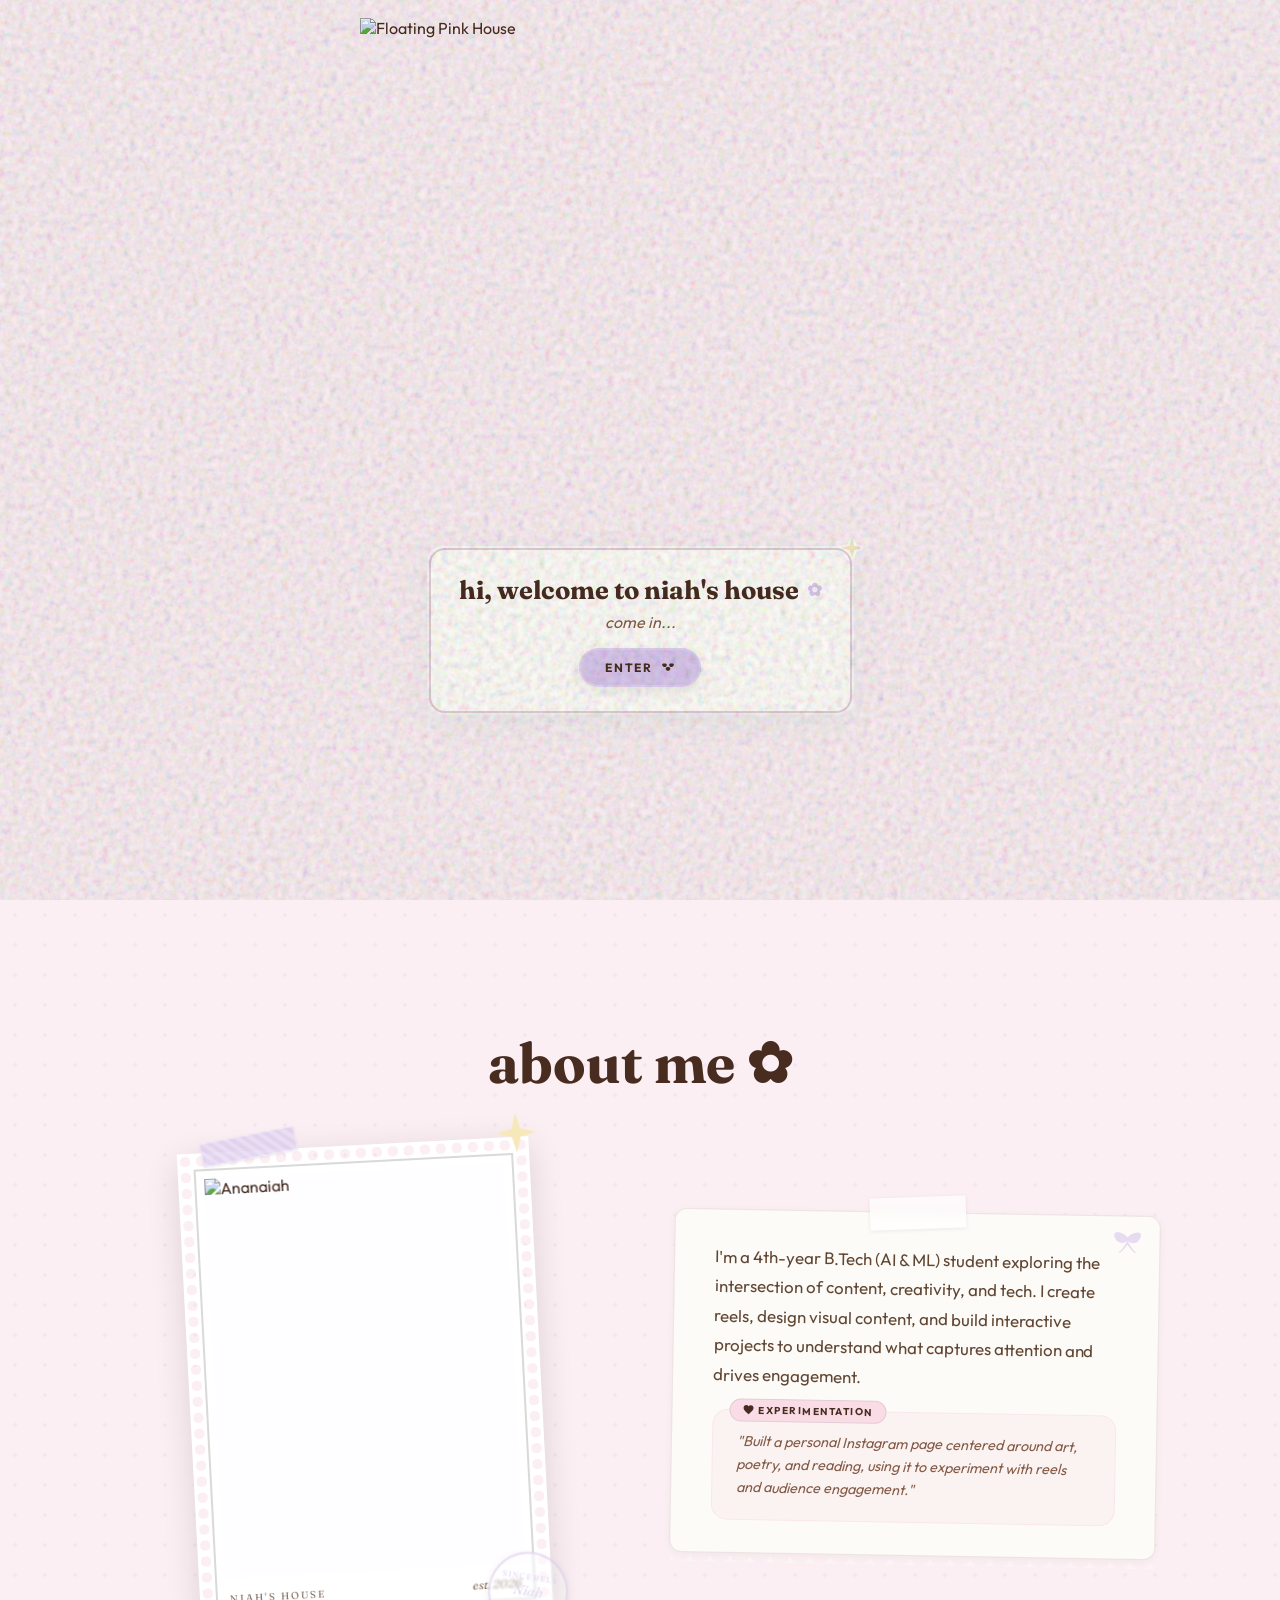
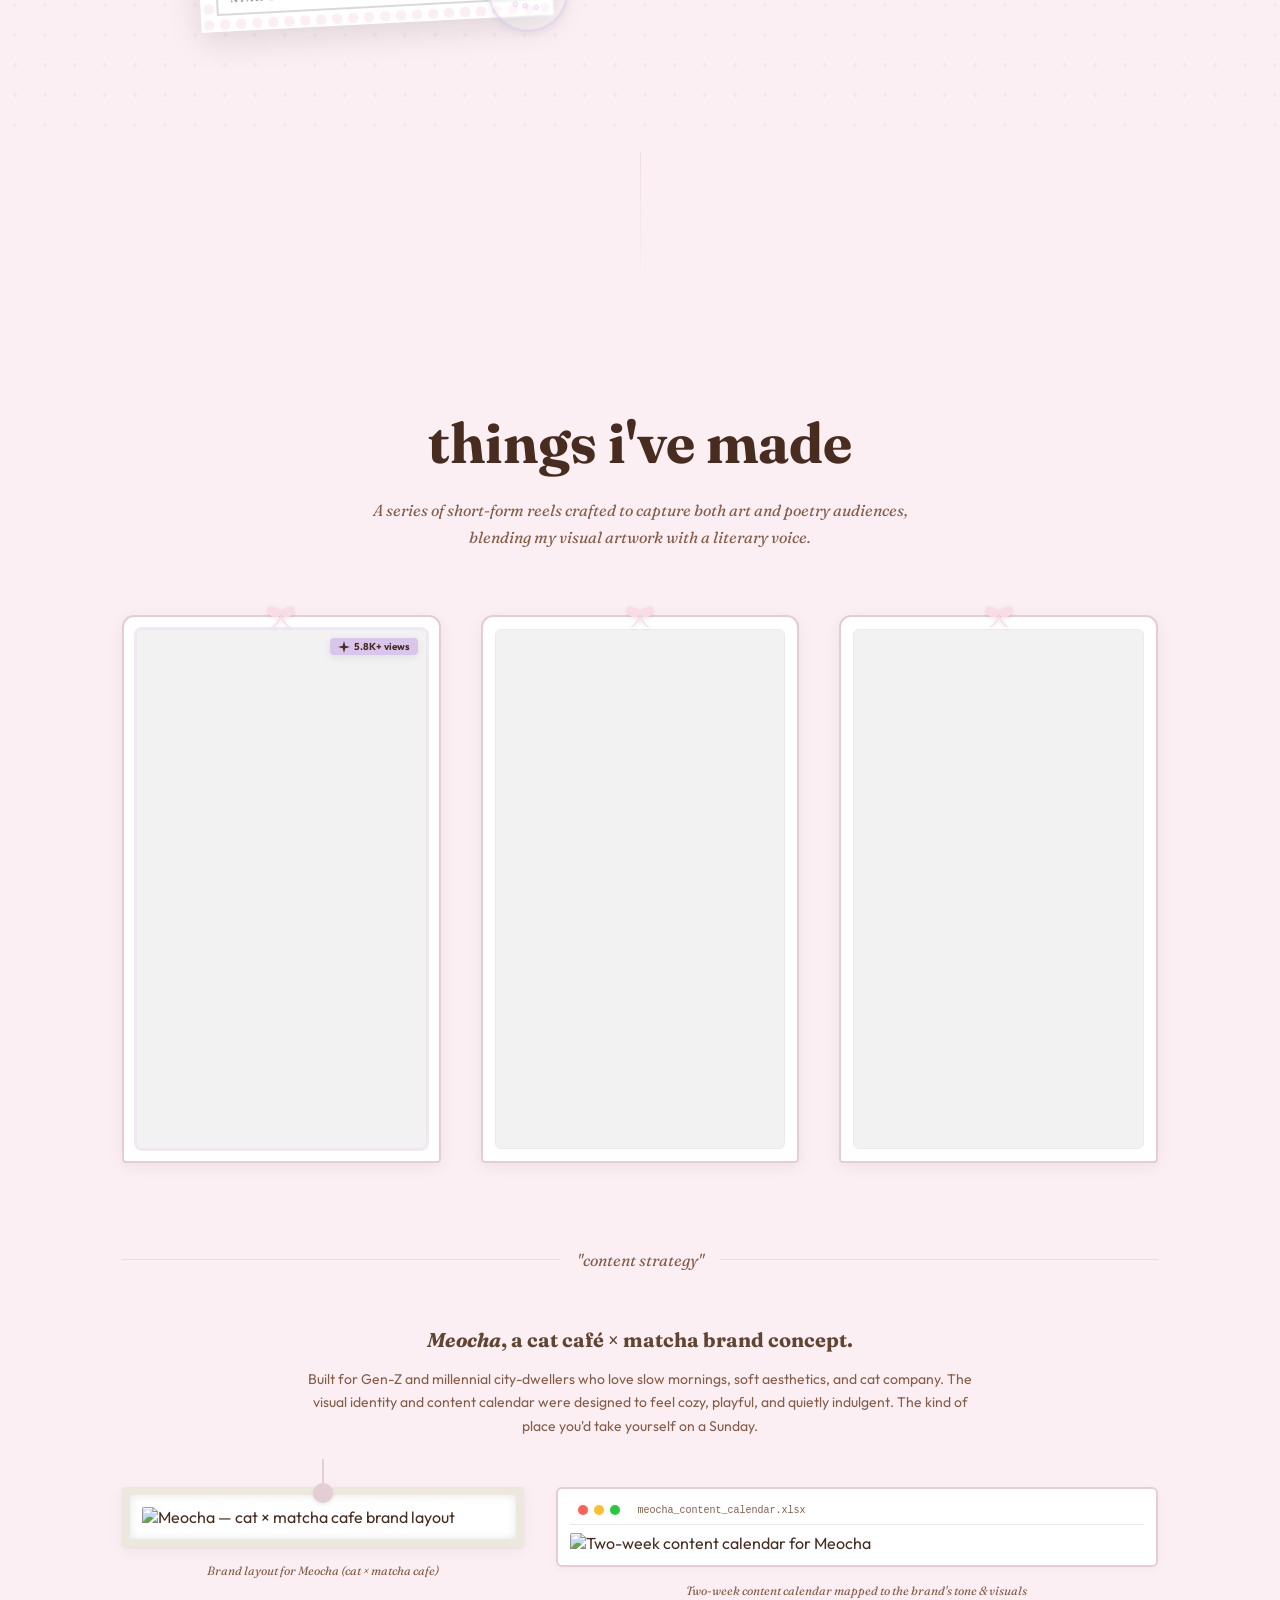
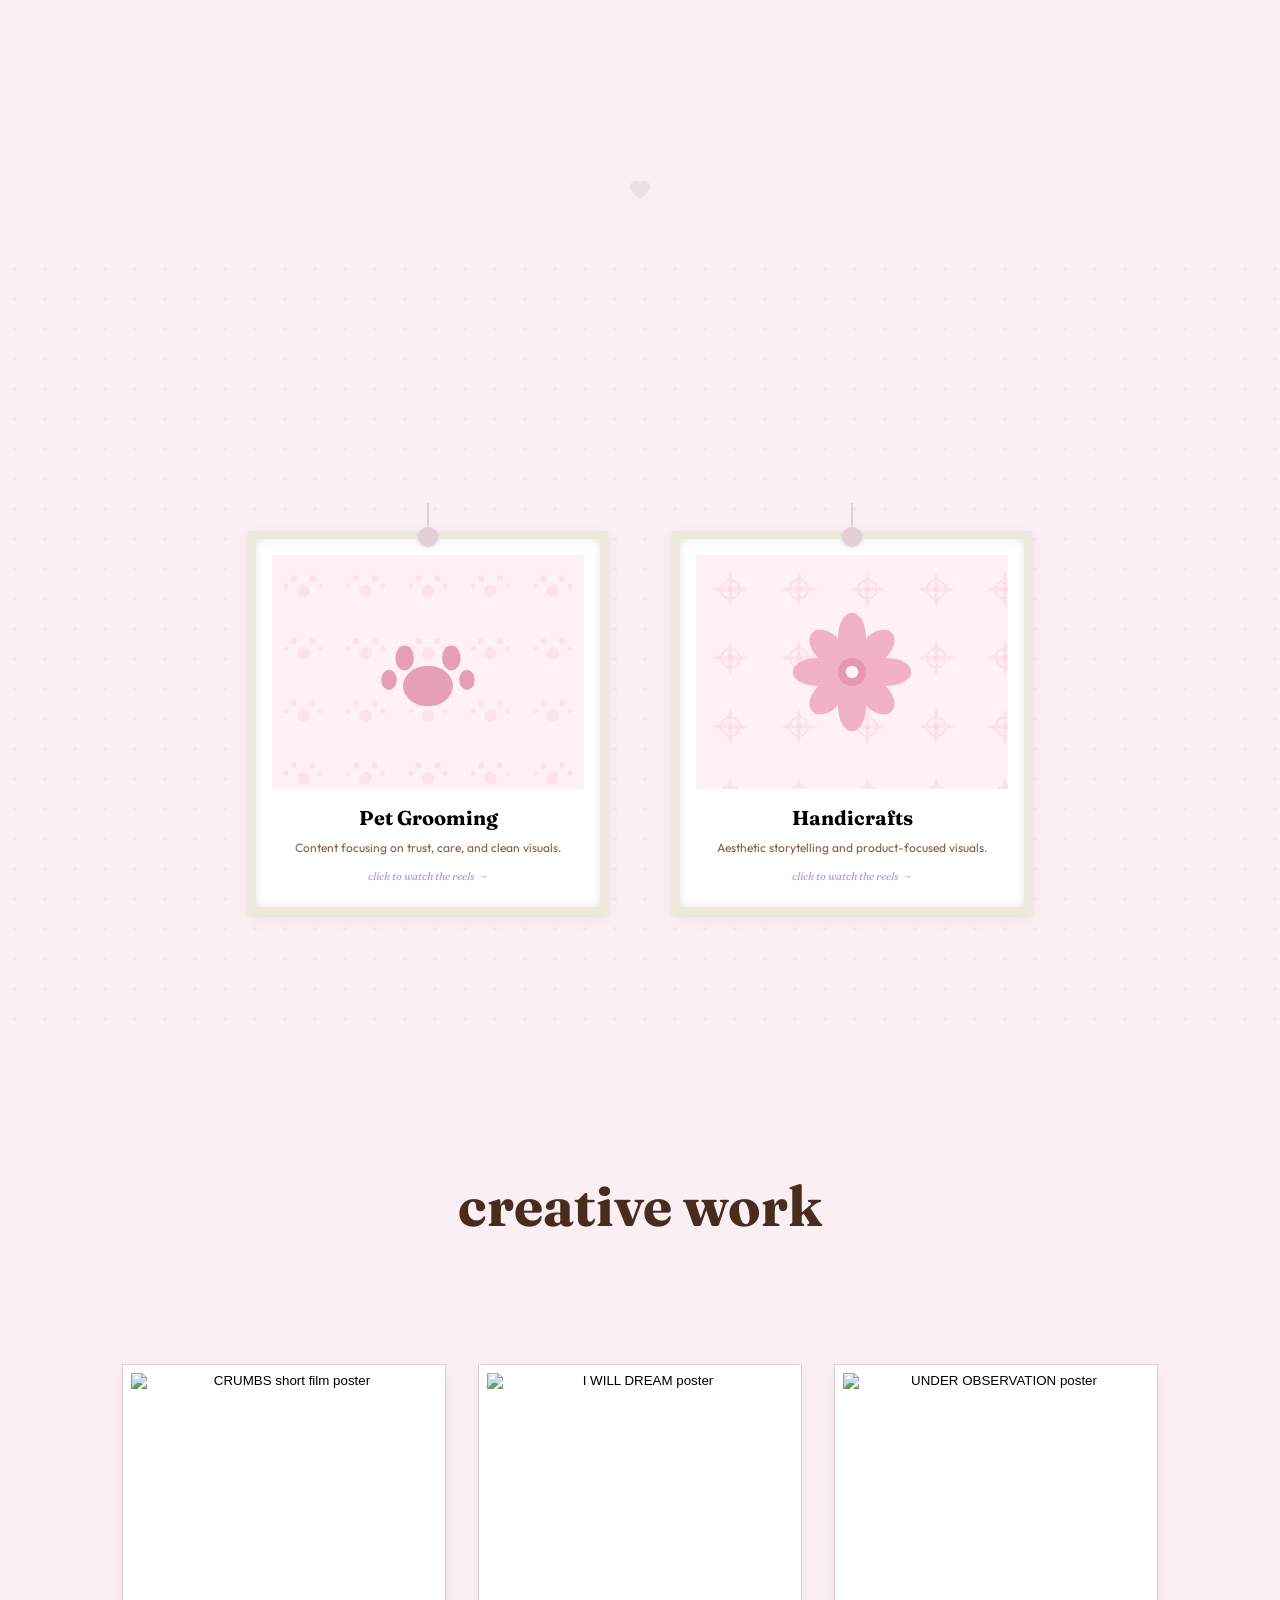
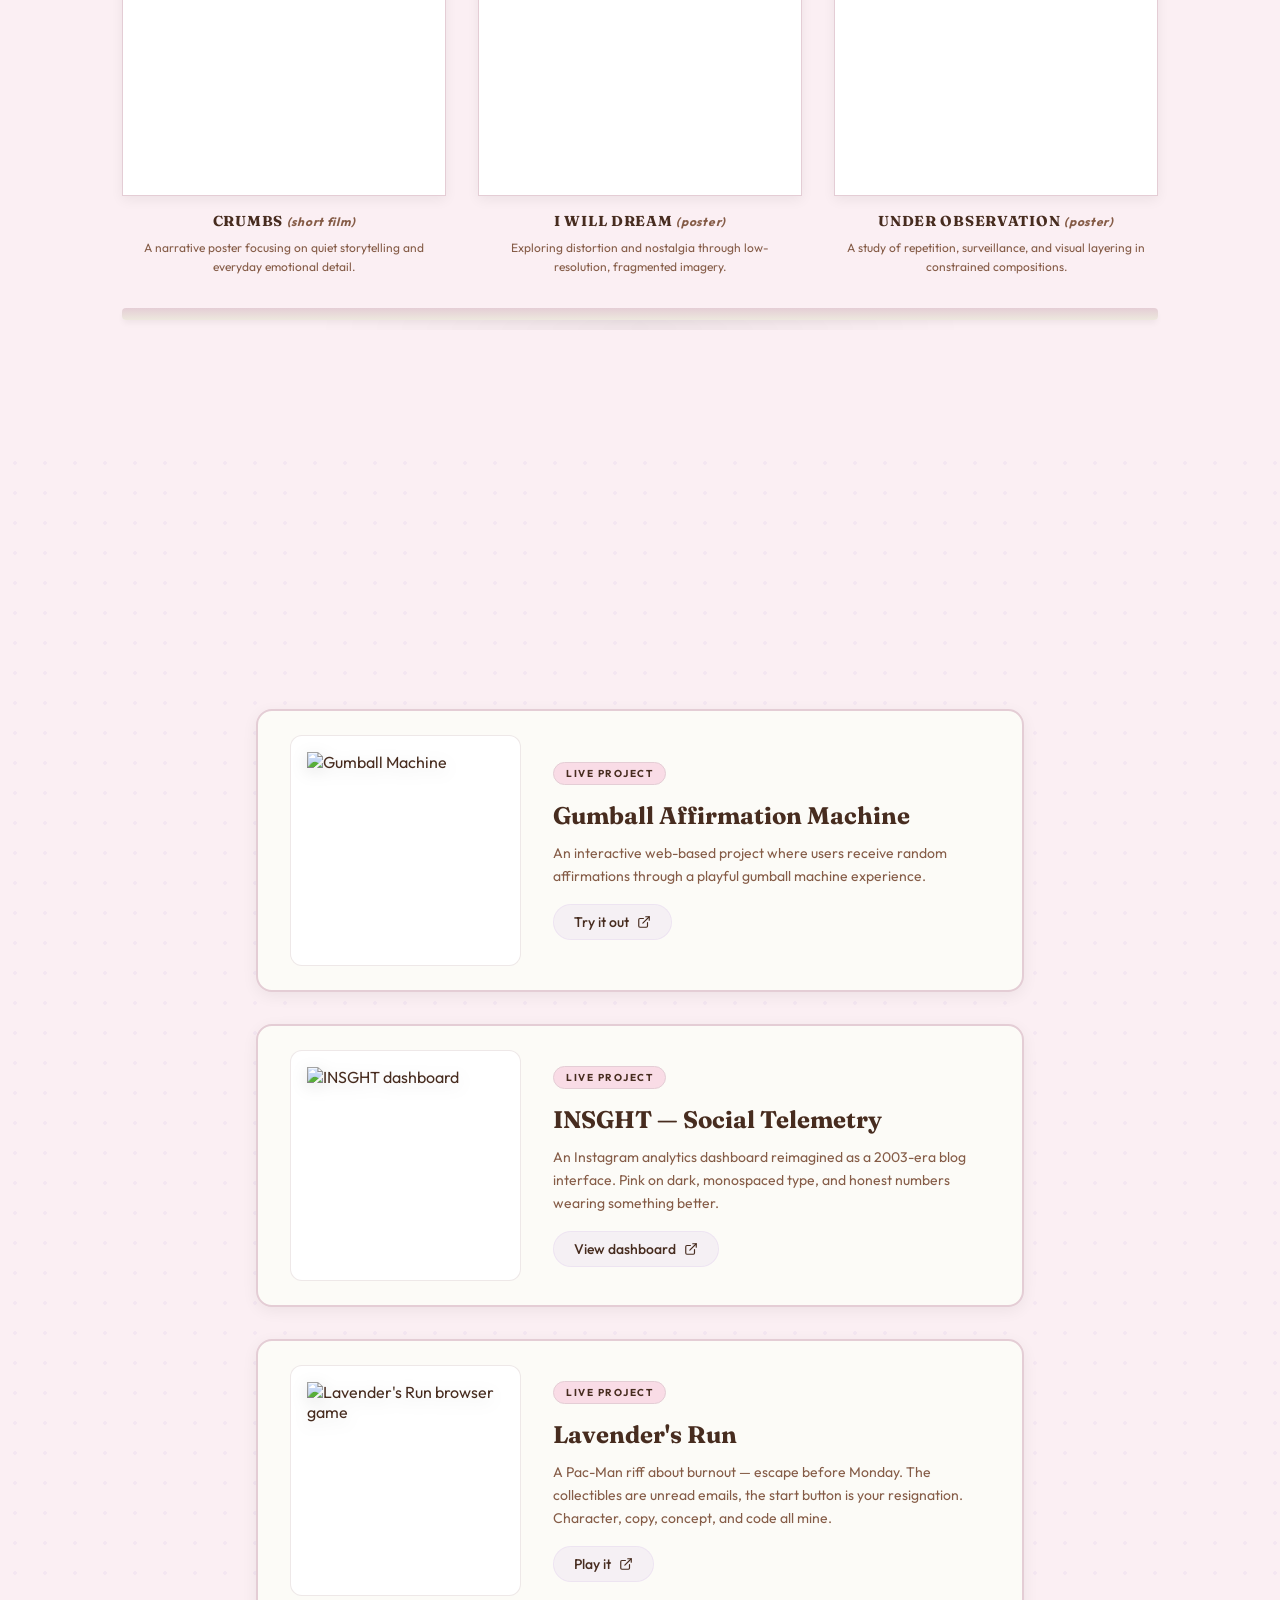
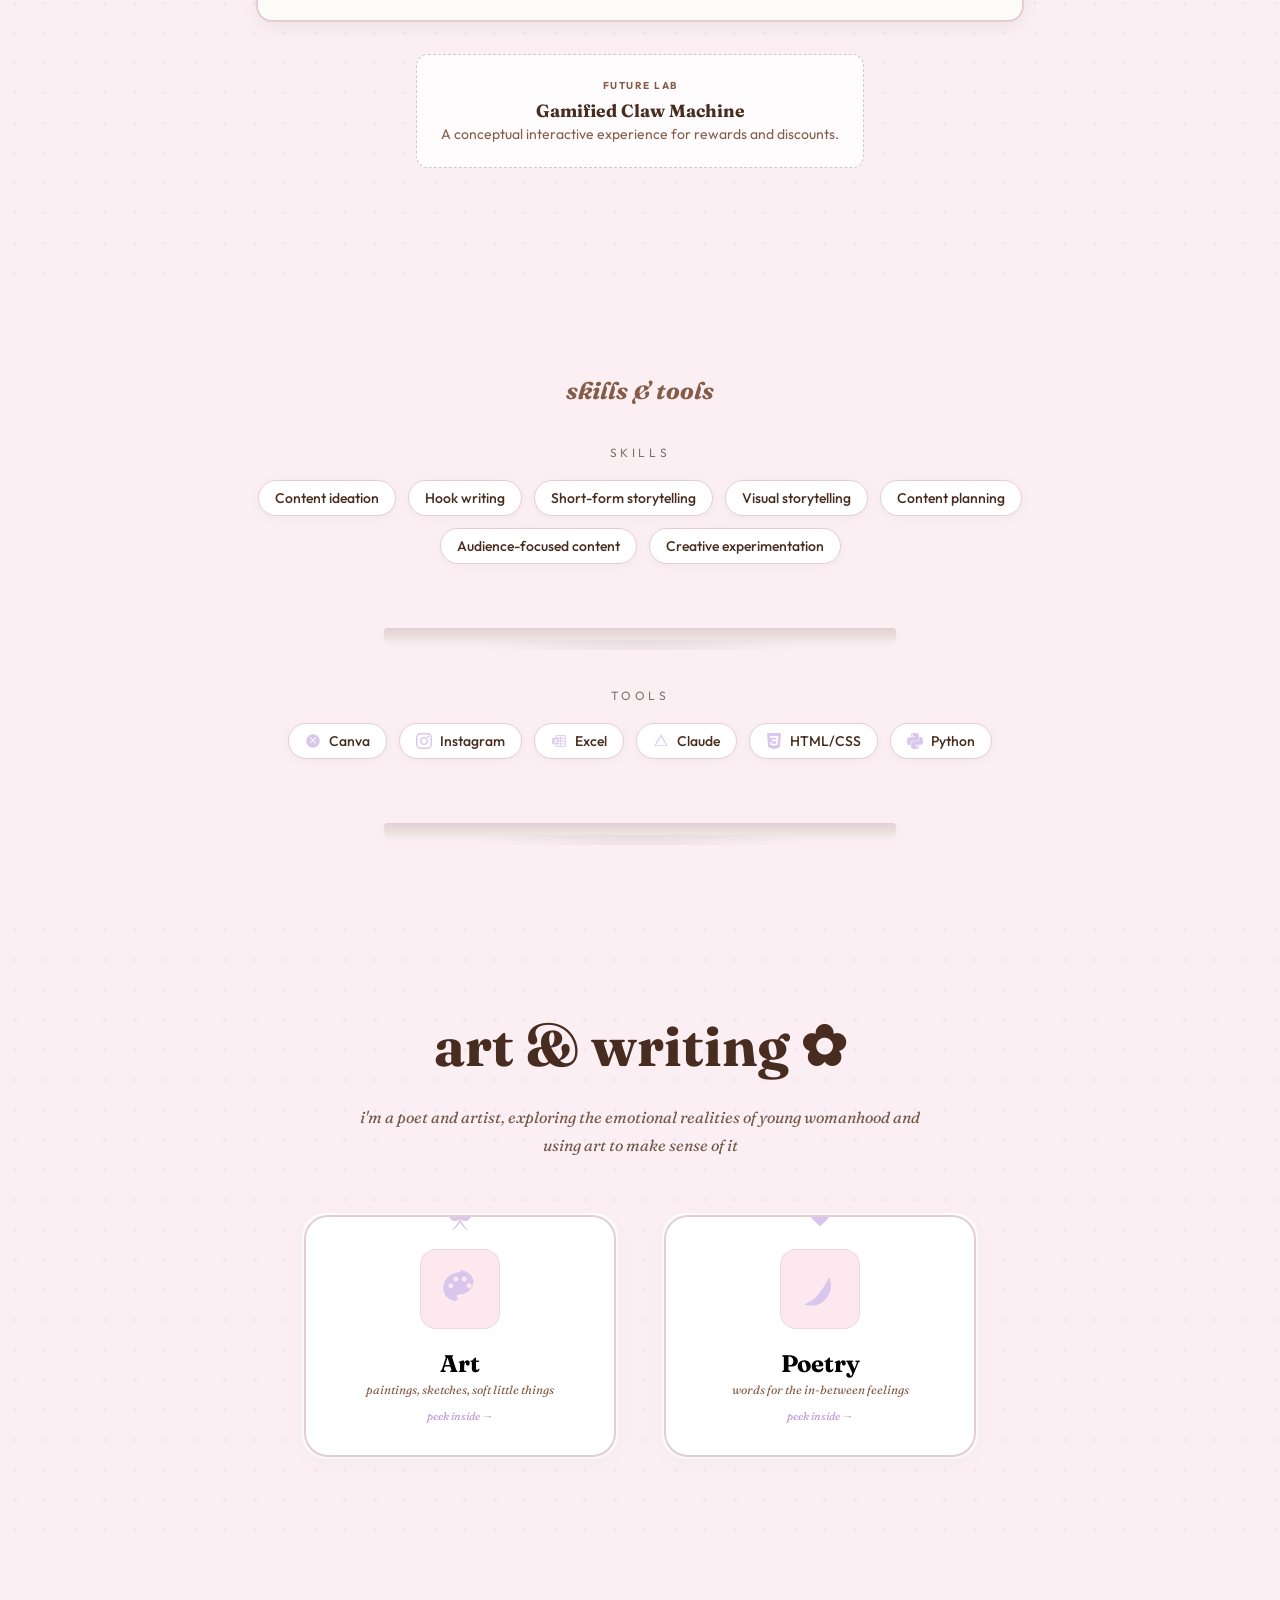
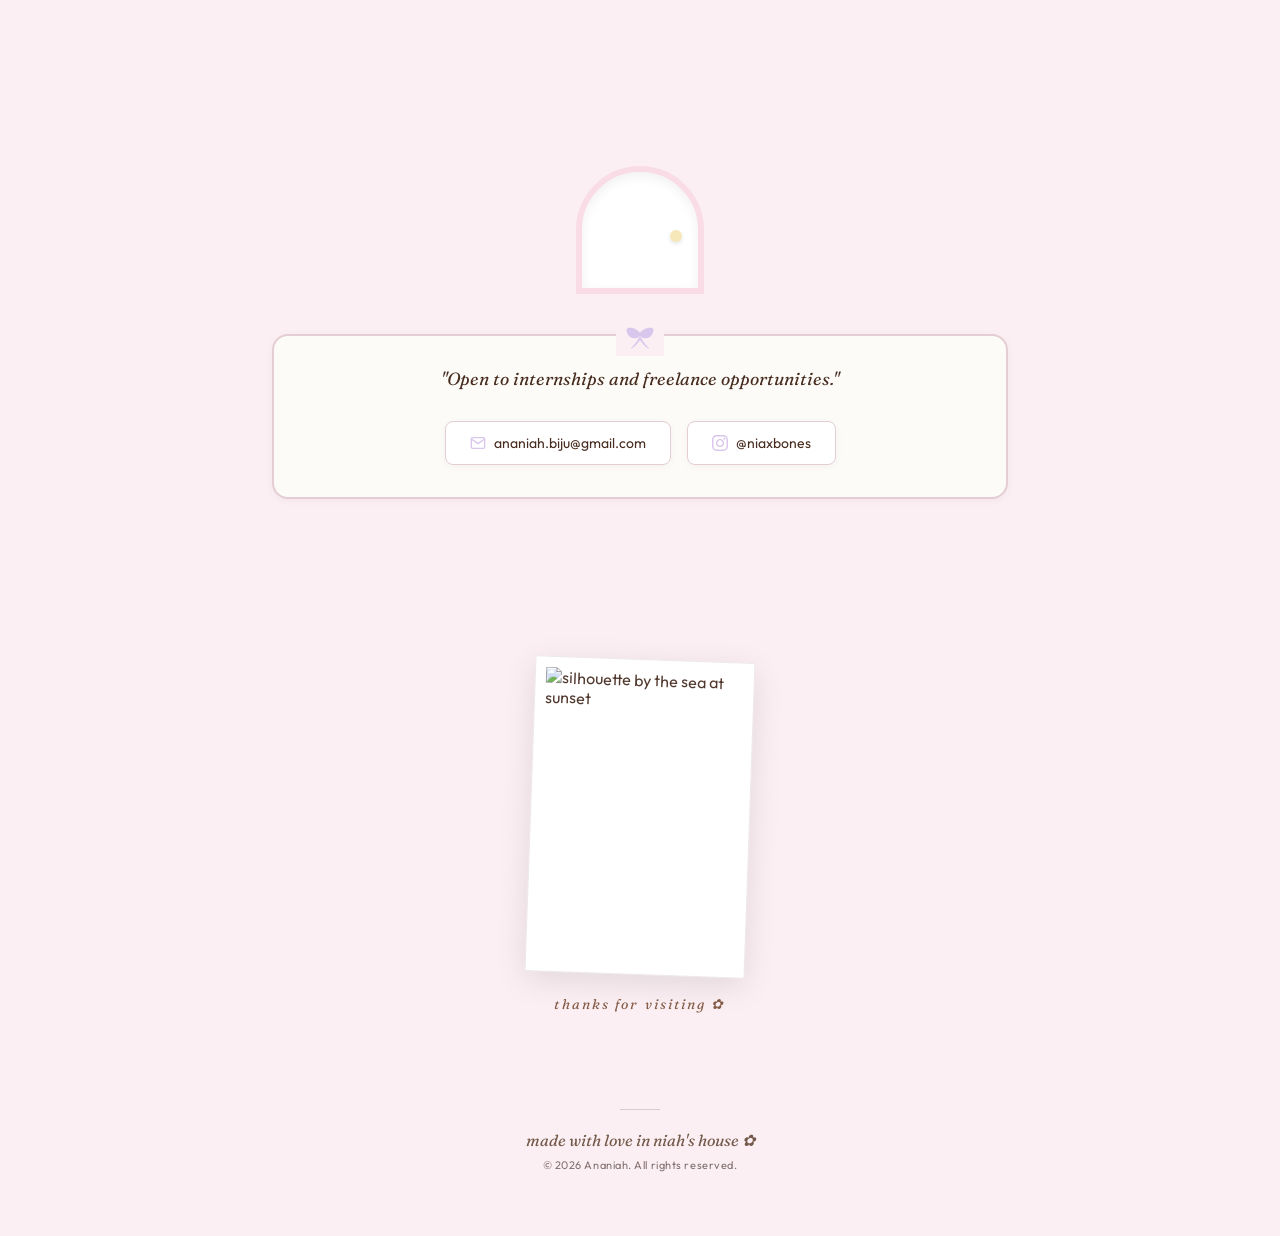
==== index.html @ db7f1aeb "Update index.html" ====
<!DOCTYPE html>
<html lang="en">
<head>
  <meta charset="UTF-8" />
  <meta name="viewport" content="width=device-width, initial-scale=1.0, maximum-scale=1" />
  <title>Niah's House</title>
  <link rel="icon" type="image/svg+xml" href="assets/icons/favicon.svg" />
  <meta property="og:image" content="assets/opengraph.jpg" />
  <meta name="description" content="Niah's creative portfolio — content, art, and interactive projects." />

  <!-- Google Fonts -->
  <link rel="preconnect" href="https://fonts.googleapis.com">
  <link rel="preconnect" href="https://fonts.gstatic.com" crossorigin>
  <link href="https://fonts.googleapis.com/css2?family=Fraunces:ital,opsz,wght@0,9..144,100..900;1,9..144,100..900&family=Outfit:wght@100..900&display=swap" rel="stylesheet">

  <!-- Styles -->
  <link rel="stylesheet" href="style.css" />
</head>
<body>

<!-- ================================================
     PAPER TEXTURE
     ================================================ -->
<div class="paper-texture"></div>

<!-- ================================================
     CUSTOM CURSOR
     ================================================ -->
<img id="custom-cursor" src="https://res.cloudinary.com/dg1zcff2r/image/upload/q_auto/f_auto/v1776934163/Gemini_Generated_Image_wz4n5zwz4n5zwz4n-removebg-preview_1776837947273_hve6jy.png" alt="" aria-hidden="true" />

<!-- ================================================
     CLOUD LAYER
     ================================================ -->
<div class="cloud-layer">
  <img src="https://res.cloudinary.com/dg1zcff2r/image/upload/q_auto/f_auto/v1776934187/cloud_tebsld.png" alt="" class="cloud cloud-1" loading="lazy" />
  <img src="https://res.cloudinary.com/dg1zcff2r/image/upload/q_auto/f_auto/v1776934187/cloud_tebsld.png" alt="" class="cloud cloud-2" loading="lazy" />
  <img src="https://res.cloudinary.com/dg1zcff2r/image/upload/q_auto/f_auto/v1776934187/cloud_tebsld.png" alt="" class="cloud cloud-3" loading="lazy" />
</div>

<!-- ================================================
     FLOATING NAV
     ================================================ -->
<nav id="floating-nav" aria-label="Main navigation">
  <div class="nav-inner">
    <button class="nav-btn active" data-target="welcome">Welcome</button>
    <button class="nav-btn" data-target="about">About</button>
    <button class="nav-btn" data-target="work">Work</button>
    <button class="nav-btn" data-target="projects">Projects</button>
    <button class="nav-btn" data-target="contact">Contact</button>
  </div>
</nav>

<!-- ================================================
     MAIN PAGE WRAPPER
     ================================================ -->
<div class="page-wrap">

  <!-- 1. HERO / LANDING -->
  <section id="welcome">
    <div class="hero-house-wrap">
      <div class="hero-house-float">
        <img src="https://res.cloudinary.com/dg1zcff2r/image/upload/q_auto/f_auto/v1776934163/Gemini_Generated_Image_uzzmdxuzzmdxuzzm-removebg-preview_1776838049304_y8ypn3.png" alt="Floating Pink House" class="hero-house-img" loading="lazy" />
      </div>
    </div>

    <div style="z-index:10; display:flex; flex-direction:column; align-items:center; text-align:center;">
      <div class="hero-card sticker-border">
        <!-- Spinning sparkle in corner -->
        <span class="hero-sparkle-spin" aria-hidden="true">
          <svg width="20" height="20" viewBox="0 0 24 24" fill="currentColor" xmlns="http://www.w3.org/2000/svg">
            <path d="M12 0L14.59 9.41L24 12L14.59 14.59L12 24L9.41 14.59L0 12L9.41 9.41L12 0Z"/>
          </svg>
        </span>

        <h1 class="hero-title">
          hi, welcome to niah's house
          <span style="color:var(--primary); font-size:1.1rem;">✿</span>
        </h1>
        <p class="hero-subtitle">come in...</p>

        <button class="btn-enter" onclick="smoothScrollTo('about')">
          <span style="position:relative;z-index:10;display:flex;align-items:center;gap:0.5rem;">
            Enter
            <svg width="14" height="14" viewBox="0 0 24 24" fill="currentColor" xmlns="http://www.w3.org/2000/svg">
              <path d="M12 11.5C10.5 11.5 8 13 8 15C8 17 10.5 18.5 12 18.5C13.5 18.5 16 17 16 15C16 13 13.5 11.5 12 11.5ZM4.5 6C3 6 2 7 2 8.5C2 10.5 5 12 6.5 12C8 12 10 10.5 10 8.5C10 7 9 6 7.5 6C6.5 6 5.5 6 4.5 6ZM19.5 6C18.5 6 17.5 6 16.5 6C15 6 14 7 14 8.5C14 10.5 16 12 17.5 12C19 12 22 10.5 22 8.5C22 7 21 6 19.5 6Z"/>
            </svg>
          </span>
          <div class="shimmer"></div>
        </button>
      </div>
    </div>
  </section>

  <!-- Rooms container -->
  <div style="position:relative;z-index:10;width:100%;display:flex;flex-direction:column;align-items:center;">

    <!-- 2. ABOUT -->
    <section id="about" class="wallpaper-bg" style="width:100%;padding:8rem 0;scroll-margin-top:2.5rem;">
      <div class="section-inner">
        <h2 class="section-title reveal">about me ✿</h2>

        <div class="about-grid" style="margin-top:3rem;">
          <!-- Photo stamp -->
          <div style="display:flex;justify-content:center;" class="reveal">
            <div class="photo-stamp-wrap" style="position:relative;">
              <div class="photo-rotate" style="position:relative;">
                <!-- Washi tape -->
                <div class="washi-tape"></div>

                <div class="stamp-body">
                  <div class="stamp-perforation"></div>
                  <div class="stamp-inner">
                    <div class="stamp-photo-border">
                      <div class="stamp-photo">
                        <!-- UPDATED: new profile photo -->
                        <img src="https://res.cloudinary.com/dg1zcff2r/image/upload/q_auto/f_auto/v1780390642/WhatsApp_Image_2026-05-30_at_20.08.46_2_b9f9yw.jpg" alt="Ananaiah" loading="lazy" />
                        <div class="stamp-tint"></div>
                      </div>
                      <div class="stamp-caption">
                        <span class="label">Niah's House</span>
                        <span class="year">est. 2026</span>
                      </div>
                    </div>
                  </div>
                </div>

                <!-- Postmark -->
                <div class="postmark">
                  <div class="postmark-inner">
                    <div class="postmark-sincerely">Sincerely</div>
                    <div class="postmark-name">Niah</div>
                    <div class="postmark-flowers">✿ ✿ ✿</div>
                  </div>
                </div>

                <!-- Sparkle -->
                <div class="sparkle-float" aria-hidden="true">
                  <svg width="40" height="40" viewBox="0 0 24 24" fill="currentColor" xmlns="http://www.w3.org/2000/svg">
                    <path d="M12 0L14.59 9.41L24 12L14.59 14.59L12 24L9.41 14.59L0 12L9.41 9.41L12 0Z"/>
                  </svg>
                </div>
              </div>
            </div>
          </div>

          <!-- Letter card -->
          <div class="reveal reveal-delay-1">
            <div class="letter-card">
              <div class="letter-tape"></div>
              <div class="letter-bow" aria-hidden="true">
                <svg width="32" height="32" viewBox="0 0 24 24" fill="currentColor" xmlns="http://www.w3.org/2000/svg">
                  <path d="M12 9.5C10 7 6 5 3 6C1 6.5 2 11 5 13C7.5 14.5 10.5 13.5 12 12C13.5 13.5 16.5 14.5 19 13C22 11 23 6.5 21 6C18 5 14 7 12 9.5Z"/>
                  <path d="M12 12C10 16 7 20 5 21C6.5 22 9 19 12 15C15 19 17.5 22 19 21C17 20 14 16 12 12Z"/>
                </svg>
              </div>
              <p class="letter-text">
                I'm a 4th-year B.Tech (AI &amp; ML) student exploring the intersection of content, creativity, and tech. I create reels, design visual content, and build interactive projects to understand what captures attention and drives engagement.
              </p>
              <div class="letter-quote-box">
                <div class="letter-quote-pill">
                  <svg width="12" height="12" viewBox="0 0 24 24" fill="currentColor"><path d="M12 21.35L10.55 20.03C5.4 15.36 2 12.28 2 8.5C2 5.42 4.42 3 7.5 3C9.24 3 10.91 3.81 12 5.09C13.09 3.81 14.76 3 16.5 3C19.58 3 22 5.42 22 8.5C22 12.28 18.6 15.36 13.45 20.04L12 21.35Z"/></svg>
                  Experimentation
                </div>
                <p class="letter-quote-text">
                  "Built a personal Instagram page centered around art, poetry, and reading, using it to experiment with reels and audience engagement."
                </p>
              </div>
              <div class="lace-edge" style="position:absolute;bottom:-10px;left:0;width:100%;opacity:0.5;"></div>
            </div>
          </div>
        </div>
      </div>
    </section>

    <!-- Divider -->
    <div class="section-divider" style="z-index:10;">
      <div class="line"></div>
    </div>

    <!-- 3. WORK / THINGS I'VE MADE -->
    <section id="work" style="width:100%;padding:8rem 0;scroll-margin-top:2.5rem;">
      <div class="section-inner">
        <h2 class="section-title reveal">things i've made</h2>
        <p class="work-instagram-intro reveal">A series of short-form reels crafted to capture both art and poetry audiences, blending my visual artwork with a literary voice.</p>

        <div class="reels-grid">
          <!-- Reel 1 — Highlight -->
          <div class="reel-window reveal">
            <div class="reel-bow" aria-hidden="true">
              <svg width="32" height="32" viewBox="0 0 24 24" fill="currentColor" xmlns="http://www.w3.org/2000/svg">
                <path d="M12 9.5C10 7 6 5 3 6C1 6.5 2 11 5 13C7.5 14.5 10.5 13.5 12 12C13.5 13.5 16.5 14.5 19 13C22 11 23 6.5 21 6C18 5 14 7 12 9.5Z"/>
                <path d="M12 12C10 16 7 20 5 21C6.5 22 9 19 12 15C15 19 17.5 22 19 21C17 20 14 16 12 12Z"/>
              </svg>
            </div>
            <div class="reel-frame">
              <div class="reel-video-wrap highlight">
                <div class="reel-video-inner">
                  <video autoplay loop muted playsinline preload="metadata" style="width:100%;height:100%;object-fit:cover;">
                    <source src="https://res.cloudinary.com/dg1zcff2r/video/upload/q_auto/f_auto/v1776881506/WhatsApp_Video_2026-04-17_at_20.58.02_1776792346510_bowv03.mp4" type="video/mp4" />
                  </video>
                </div>
                <div class="reel-badge">
                  <svg width="12" height="12" viewBox="0 0 24 24" fill="currentColor"><path d="M12 0L14.59 9.41L24 12L14.59 14.59L12 24L9.41 14.59L0 12L9.41 9.41L12 0Z"/></svg>
                  5.8K+ views
                </div>
              </div>
            </div>
          </div>

          <!-- Reel 2 -->
          <div class="reel-window reveal reveal-delay-1">
            <div class="reel-bow" aria-hidden="true">
              <svg width="32" height="32" viewBox="0 0 24 24" fill="currentColor" xmlns="http://www.w3.org/2000/svg">
                <path d="M12 9.5C10 7 6 5 3 6C1 6.5 2 11 5 13C7.5 14.5 10.5 13.5 12 12C13.5 13.5 16.5 14.5 19 13C22 11 23 6.5 21 6C18 5 14 7 12 9.5Z"/>
                <path d="M12 12C10 16 7 20 5 21C6.5 22 9 19 12 15C15 19 17.5 22 19 21C17 20 14 16 12 12Z"/>
              </svg>
            </div>
            <div class="reel-frame">
              <div class="reel-video-wrap">
                <div class="reel-video-inner">
                  <video autoplay loop muted playsinline preload="metadata" style="width:100%;height:100%;object-fit:cover;">
                    <source src="https://res.cloudinary.com/dg1zcff2r/video/upload/q_auto/f_auto/v1776881507/WhatsApp_Video_2026-04-17_at_20.58.06_1776792346510_w3ees8.mp4" type="video/mp4" />
                  </video>
                </div>
              </div>
            </div>
          </div>

          <!-- Reel 3 -->
          <div class="reel-window reveal reveal-delay-2">
            <div class="reel-bow" aria-hidden="true">
              <svg width="32" height="32" viewBox="0 0 24 24" fill="currentColor" xmlns="http://www.w3.org/2000/svg">
                <path d="M12 9.5C10 7 6 5 3 6C1 6.5 2 11 5 13C7.5 14.5 10.5 13.5 12 12C13.5 13.5 16.5 14.5 19 13C22 11 23 6.5 21 6C18 5 14 7 12 9.5Z"/>
                <path d="M12 12C10 16 7 20 5 21C6.5 22 9 19 12 15C15 19 17.5 22 19 21C17 20 14 16 12 12Z"/>
              </svg>
            </div>
            <div class="reel-frame">
              <div class="reel-video-wrap">
                <div class="reel-video-inner">
                  <video autoplay loop muted playsinline preload="metadata" style="width:100%;height:100%;object-fit:cover;">
                    <source src="https://res.cloudinary.com/dg1zcff2r/video/upload/q_auto/f_auto/WhatsApp_Video_2026-04-17_at_20.58.10_1776792346510_lh4hse.mp4" type="video/mp4" />
                  </video>
                </div>
              </div>
            </div>
          </div>
        </div>

        <!-- Meocha / Strategy -->
        <div class="strategy-section">
          <span class="strategy-label">"content strategy"</span>

          <div class="strategy-intro">
            <h3><em>Meocha</em>, a cat café × matcha brand concept.</h3>
            <p>Built for Gen-Z and millennial city-dwellers who love slow mornings, soft aesthetics, and cat company. The visual identity and content calendar were designed to feel cozy, playful, and quietly indulgent. The kind of place you'd take yourself on a Sunday.</p>
          </div>

          <div class="meocha-grid">
            <div class="reveal">
              <div class="wood-frame meocha-brand-frame" style="position:relative;">
                <div class="frame-nail"></div>
                <div class="frame-nail-line"></div>
                <img src="https://res.cloudinary.com/dg1zcff2r/image/upload/q_auto/f_auto/v1776886400/Gray_Green_Modern_Beauty_Studio_Skin_Care_Professional_Busines_1776792980213_ijnhex.png" alt="Meocha — cat × matcha cafe brand layout" loading="lazy" />
              </div>
              <p class="meocha-caption">Brand layout for Meocha (cat × matcha cafe)</p>
            </div>
            <div class="reveal reveal-delay-1">
              <div class="calendar-frame">
                <div class="calendar-topbar">
                  <span class="dot-red"></span>
                  <span class="dot-yellow"></span>
                  <span class="dot-green"></span>
                  <span class="calendar-filename">meocha_content_calendar.xlsx</span>
                </div>
                <img src="https://res.cloudinary.com/dg1zcff2r/image/upload/q_auto/f_auto/v1776933655/image_1776793036583_nvqw7y.png" alt="Two-week content calendar for Meocha" loading="lazy" />
              </div>
              <p class="meocha-caption">Two-week content calendar mapped to the brand's tone &amp; visuals</p>
            </div>
          </div>
        </div>
      </div>
    </section>

    <!-- Divider -->
    <div class="section-divider" style="z-index:10;">
      <svg class="heart-divider" width="24" height="24" viewBox="0 0 24 24" fill="currentColor">
        <path d="M12 21.35L10.55 20.03C5.4 15.36 2 12.28 2 8.5C2 5.42 4.42 3 7.5 3C9.24 3 10.91 3.81 12 5.09C13.09 3.81 14.76 3 16.5 3C19.58 3 22 5.42 22 8.5C22 12.28 18.6 15.36 13.45 20.04L12 21.35Z"/>
      </svg>
    </div>

    <!-- 4. BRAND WORK -->
    <section id="brand-work" class="wallpaper-bg" style="width:100%;padding:8rem 0;">
      <div class="section-inner">
        <h2 class="section-title reveal">brand work</h2>

        <div class="brand-cards">
          <!-- Pet Grooming -->
          <button class="brand-card-btn reveal" onclick="openReelsModal('Pet Grooming', 'petgrooming')">
            <div class="wood-frame brand-card-inner" style="position:relative;">
              <div class="frame-nail"></div>
              <div class="frame-nail-line"></div>
              <div class="brand-pattern">
                <svg class="w-full h-full" xmlns="http://www.w3.org/2000/svg" viewBox="0 0 200 150" preserveAspectRatio="xMidYMid slice" style="width:100%;height:100%;">
                  <defs>
                    <pattern id="paws" x="0" y="0" width="40" height="40" patternUnits="userSpaceOnUse">
                      <g fill="#f7b8c9" opacity="0.28">
                        <circle cx="20" cy="23" r="4"/>
                        <circle cx="14" cy="15" r="2"/>
                        <circle cx="26" cy="15" r="2"/>
                        <circle cx="9" cy="20" r="1.6"/>
                        <circle cx="31" cy="20" r="1.6"/>
                      </g>
                    </pattern>
                  </defs>
                  <rect width="100%" height="100%" fill="url(#paws)"/>
                  <g transform="translate(100 78)" fill="#e08aa1" opacity="0.78">
                    <ellipse cx="0" cy="6" rx="16" ry="13"/>
                    <ellipse cx="-15" cy="-12" rx="6" ry="8"/>
                    <ellipse cx="15" cy="-12" rx="6" ry="8"/>
                    <ellipse cx="-25" cy="2" rx="5" ry="6.5"/>
                    <ellipse cx="25" cy="2" rx="5" ry="6.5"/>
                  </g>
                </svg>
              </div>
              <div style="text-align:center;padding:0 0.5rem 0.5rem;">
                <h3 class="brand-card-title">Pet Grooming</h3>
                <p class="brand-card-desc">Content focusing on trust, care, and clean visuals.</p>
                <p class="brand-card-cta">click to watch the reels →</p>
              </div>
            </div>
          </button>

          <!-- Handicrafts -->
          <button class="brand-card-btn reveal reveal-delay-1" onclick="openReelsModal('Handicrafts', 'handicrafts')">
            <div class="wood-frame brand-card-inner" style="position:relative;">
              <div class="frame-nail"></div>
              <div class="frame-nail-line"></div>
              <div class="brand-pattern">
                <svg xmlns="http://www.w3.org/2000/svg" viewBox="0 0 200 150" preserveAspectRatio="xMidYMid slice" style="width:100%;height:100%;">
                  <defs>
                    <pattern id="blockprint" x="0" y="0" width="44" height="44" patternUnits="userSpaceOnUse">
                      <g fill="none" stroke="#e89cb0" stroke-width="0.9" opacity="0.3">
                        <circle cx="22" cy="22" r="6"/>
                        <circle cx="22" cy="22" r="2" fill="#e89cb0" stroke="none"/>
                        <path d="M22 10 Q25 16 22 22 Q19 16 22 10 Z" fill="#f3c2d0" stroke="none"/>
                        <path d="M22 34 Q25 28 22 22 Q19 28 22 34 Z" fill="#f3c2d0" stroke="none"/>
                        <path d="M10 22 Q16 19 22 22 Q16 25 10 22 Z" fill="#f3c2d0" stroke="none"/>
                        <path d="M34 22 Q28 19 22 22 Q28 25 34 22 Z" fill="#f3c2d0" stroke="none"/>
                      </g>
                    </pattern>
                  </defs>
                  <rect width="100%" height="100%" fill="url(#blockprint)"/>
                  <g transform="translate(100 75)" opacity="0.85">
                    <g fill="#f0a8bd">
                      <ellipse cx="0" cy="-22" rx="9" ry="16"/>
                      <ellipse cx="0" cy="22" rx="9" ry="16"/>
                      <ellipse cx="-22" cy="0" rx="16" ry="9"/>
                      <ellipse cx="22" cy="0" rx="16" ry="9"/>
                      <ellipse cx="-15.5" cy="-15.5" rx="9" ry="14" transform="rotate(-45 -15.5 -15.5)"/>
                      <ellipse cx="15.5" cy="-15.5" rx="9" ry="14" transform="rotate(45 15.5 -15.5)"/>
                      <ellipse cx="-15.5" cy="15.5" rx="9" ry="14" transform="rotate(45 -15.5 15.5)"/>
                      <ellipse cx="15.5" cy="15.5" rx="9" ry="14" transform="rotate(-45 15.5 15.5)"/>
                    </g>
                    <circle cx="0" cy="0" r="9" fill="#e08aa1"/>
                    <circle cx="0" cy="0" r="4" fill="#fff5f8"/>
                  </g>
                </svg>
              </div>
              <div style="text-align:center;padding:0 0.5rem 0.5rem;">
                <h3 class="brand-card-title">Handicrafts</h3>
                <p class="brand-card-desc">Aesthetic storytelling and product-focused visuals.</p>
                <p class="brand-card-cta">click to watch the reels →</p>
              </div>
            </div>
          </button>
        </div>
      </div>
    </section>

    <!-- 5. CREATIVE WORK -->
    <section id="creative-work" style="width:100%;padding:8rem 0;">
      <div class="section-inner">
        <h2 class="section-title reveal">creative work</h2>
        <p class="creative-intro reveal">
          A collection of visual work exploring layout, typography, and aesthetic storytelling.
        </p>

        <div class="posters-grid">
          <div class="poster-item rot-neg-2 reveal">
            <button class="poster-btn" onclick="openPosterModal('https://res.cloudinary.com/dg1zcff2r/image/upload/q_auto/f_auto/v1776886401/CRUMBS_1__1776793866228_zldkt7.png', 'CRUMBS')" aria-label="View larger image of CRUMBS">
              <img src="https://res.cloudinary.com/dg1zcff2r/image/upload/q_auto/f_auto/v1776886401/CRUMBS_1__1776793866228_zldkt7.png" alt="CRUMBS short film poster" loading="lazy" />
            </button>
            <div class="poster-label">
              <h3 class="poster-title">CRUMBS <span class="poster-sub">(short film)</span></h3>
              <p class="poster-desc">A narrative poster focusing on quiet storytelling and everyday emotional detail.</p>
            </div>
          </div>

          <div class="poster-item rot-pos-1 reveal reveal-delay-1">
            <button class="poster-btn" onclick="openPosterModal('https://res.cloudinary.com/dg1zcff2r/image/upload/q_auto/f_auto/v1776886398/I_WILL_DREAM_2__1776795101330_cwfts6.png', 'I WILL DREAM')" aria-label="View larger image of I WILL DREAM">
              <img src="https://res.cloudinary.com/dg1zcff2r/image/upload/q_auto/f_auto/v1776886398/I_WILL_DREAM_2__1776795101330_cwfts6.png" alt="I WILL DREAM poster" loading="lazy" />
            </button>
            <div class="poster-label">
              <h3 class="poster-title">I WILL DREAM <span class="poster-sub">(poster)</span></h3>
              <p class="poster-desc">Exploring distortion and nostalgia through low-resolution, fragmented imagery.</p>
            </div>
          </div>

          <div class="poster-item rot-neg-1 reveal reveal-delay-2">
            <button class="poster-btn" onclick="openPosterModal('https://res.cloudinary.com/dg1zcff2r/image/upload/q_auto/f_auto/v1776886401/under_observation_1__1776793866228_jiyju9.png', 'UNDER OBSERVATION')" aria-label="View larger image of UNDER OBSERVATION">
              <img src="https://res.cloudinary.com/dg1zcff2r/image/upload/q_auto/f_auto/v1776886401/under_observation_1__1776793866228_jiyju9.png" alt="UNDER OBSERVATION poster" loading="lazy" />
            </button>
            <div class="poster-label">
              <h3 class="poster-title">UNDER OBSERVATION <span class="poster-sub">(poster)</span></h3>
              <p class="poster-desc">A study of repetition, surveillance, and visual layering in constrained compositions.</p>
            </div>
          </div>
        </div>

        <div class="shelf-line" style="width:100%;margin-top:2rem;"></div>
      </div>
    </section>

    <!-- 6. PROJECTS -->
    <section id="projects" class="wallpaper-bg" style="width:100%;padding:8rem 0;scroll-margin-top:2.5rem;">
      <div class="section-inner">
        <h2 class="section-title reveal">projects</h2>

        <div style="margin-top:4rem;">
          <!-- Gumball Machine -->
          <div class="project-card reveal">
            <div class="project-img-wrap">
              <img src="https://res.cloudinary.com/dg1zcff2r/image/upload/q_auto/f_auto/v1776934248/gumball_jywn8r.png" alt="Gumball Machine" loading="lazy" />
            </div>
            <div class="project-content">
              <div class="project-badge">Live Project</div>
              <h3 class="project-title">Gumball Affirmation Machine</h3>
              <p class="project-desc">An interactive web-based project where users receive random affirmations through a playful gumball machine experience.</p>
              <a href="https://nianiaxj.github.io/Gumball-Affirmations/" target="_blank" rel="noopener noreferrer" class="project-link">
                Try it out
                <svg width="14" height="14" viewBox="0 0 24 24" fill="none" stroke="currentColor" stroke-width="2" stroke-linecap="round" stroke-linejoin="round">
                  <path d="M18 13v6a2 2 0 01-2 2H5a2 2 0 01-2-2V8a2 2 0 012-2h6"/>
                  <polyline points="15,3 21,3 21,9"/>
                  <line x1="10" y1="14" x2="21" y2="3"/>
                </svg>
              </a>
            </div>
          </div>

          <!-- INSGHT -->
          <div class="project-card reveal reveal-delay-1" style="margin-top:2rem;">
            <div class="project-img-wrap">
              <!-- UPDATED: INSGHT backgroundless image -->
              <img src="https://res.cloudinary.com/dg1zcff2r/image/upload/q_auto/f_auto/v1780391668/Gemini_Generated_Image_ex6nrdex6nrdex6n_oo6san.png" alt="INSGHT dashboard" loading="lazy" />
            </div>
            <div class="project-content">
              <div class="project-badge">Live Project</div>
              <h3 class="project-title">INSGHT — Social Telemetry</h3>
              <p class="project-desc">An Instagram analytics dashboard reimagined as a 2003-era blog interface. Pink on dark, monospaced type, and honest numbers wearing something better.</p>
              <a href="https://insght-app.vercel.app/" target="_blank" rel="noopener noreferrer" class="project-link">
                View dashboard
                <svg width="14" height="14" viewBox="0 0 24 24" fill="none" stroke="currentColor" stroke-width="2" stroke-linecap="round" stroke-linejoin="round">
                  <path d="M18 13v6a2 2 0 01-2 2H5a2 2 0 01-2-2V8a2 2 0 012-2h6"/>
                  <polyline points="15,3 21,3 21,9"/>
                  <line x1="10" y1="14" x2="21" y2="3"/>
                </svg>
              </a>
            </div>
          </div>

          <!-- Lavender's Run -->
          <div class="project-card reveal reveal-delay-2" style="margin-top:2rem;">
            <div class="project-img-wrap">
              <!-- UPDATED: Lavender's Run backgroundless image -->
              <img src="https://res.cloudinary.com/dg1zcff2r/image/upload/q_auto/f_auto/v1780392215/ChatGPT_Image_Jun_2_2026_02_47_28_PM_dom9pv.png" alt="Lavender's Run browser game" loading="lazy" />
            </div>
            <div class="project-content">
              <div class="project-badge">Live Project</div>
              <h3 class="project-title">Lavender's Run</h3>
              <p class="project-desc">A Pac-Man riff about burnout — escape before Monday. The collectibles are unread emails, the start button is your resignation. Character, copy, concept, and code all mine.</p>
              <a href="https://nianiaxj.github.io/lavender-runs/" target="_blank" rel="noopener noreferrer" class="project-link">
                Play it
                <svg width="14" height="14" viewBox="0 0 24 24" fill="none" stroke="currentColor" stroke-width="2" stroke-linecap="round" stroke-linejoin="round">
                  <path d="M18 13v6a2 2 0 01-2 2H5a2 2 0 01-2-2V8a2 2 0 012-2h6"/>
                  <polyline points="15,3 21,3 21,9"/>
                  <line x1="10" y1="14" x2="21" y2="3"/>
                </svg>
              </a>
            </div>
          </div>

          <!-- Future concept -->
          <div class="project-future reveal reveal-delay-1" style="margin-top:2rem;">
            <div class="future-label">Future Lab</div>
            <h4>Gamified Claw Machine</h4>
            <p>A conceptual interactive experience for rewards and discounts.</p>
          </div>
        </div>
      </div>
    </section>

    <!-- 7. SKILLS & TOOLS -->
    <section id="skills" style="width:100%;padding:5rem 0;">
      <div class="skills-wrap">
        <h3 class="skills-heading">skills &amp; tools</h3>

        <p class="skills-category-label">skills</p>
        <div class="pills-row">
          <div class="skill-pill">Content ideation</div>
          <div class="skill-pill">Hook writing</div>
          <div class="skill-pill">Short-form storytelling</div>
          <div class="skill-pill">Visual storytelling</div>
          <div class="skill-pill">Content planning</div>
          <div class="skill-pill">Audience-focused content</div>
          <div class="skill-pill">Creative experimentation</div>
        </div>
        <div class="shelf-line" style="max-width:32rem;margin:0 auto 3rem;"></div>

        <p class="skills-category-label">tools</p>
        <div class="pills-row">
          <div class="skill-pill">
            <span class="pill-icon">
              <svg width="16" height="16" viewBox="0 0 24 24" fill="currentColor"><path d="M12 2C6.47 2 2 6.47 2 12s4.47 10 10 10 10-4.47 10-10S17.53 2 12 2zm4.5 13.5c-.28.28-.72.28-1 0L12 12l-3.5 3.5c-.28.28-.72.28-1 0s-.28-.72 0-1L11 11 7.5 7.5c-.28-.28-.28-.72 0-1s.72-.28 1 0L12 10l3.5-3.5c.28-.28.72-.28 1 0s.28.72 0 1L13 11l3.5 3.5c.28.28.28.72 0 1z"/></svg>
            </span>
            Canva
          </div>
          <div class="skill-pill">
            <span class="pill-icon">
              <svg width="16" height="16" viewBox="0 0 24 24" fill="currentColor"><path d="M12 2.163c3.204 0 3.584.012 4.85.07 3.252.148 4.771 1.691 4.919 4.919.058 1.265.069 1.645.069 4.849 0 3.205-.012 3.584-.069 4.849-.149 3.225-1.664 4.771-4.919 4.919-1.266.058-1.644.07-4.85.07-3.204 0-3.584-.012-4.849-.07-3.26-.149-4.771-1.699-4.919-4.92-.058-1.265-.07-1.644-.07-4.849 0-3.204.013-3.583.07-4.849.149-3.227 1.664-4.771 4.919-4.919 1.266-.057 1.645-.069 4.849-.069zm0-2.163c-3.259 0-3.667.014-4.947.072-4.358.2-6.78 2.618-6.98 6.98-.059 1.281-.073 1.689-.073 4.948 0 3.259.014 3.668.072 4.948.2 4.358 2.618 6.78 6.98 6.98 1.281.058 1.689.072 4.948.072 3.259 0 3.668-.014 4.948-.072 4.354-.2 6.782-2.618 6.979-6.98.059-1.28.073-1.689.073-4.948 0-3.259-.014-3.667-.072-4.947-.196-4.354-2.617-6.78-6.979-6.98-1.281-.059-1.69-.073-4.949-.073zm0 5.838c-3.403 0-6.162 2.759-6.162 6.162s2.759 6.163 6.162 6.163 6.162-2.759 6.162-6.163c0-3.403-2.759-6.162-6.162-6.162zm0 10.162c-2.209 0-4-1.79-4-4 0-2.209 1.791-4 4-4s4 1.791 4 4c0 2.21-1.791 4-4 4zm6.406-11.845c-.796 0-1.441.645-1.441 1.44s.645 1.44 1.441 1.44c.795 0 1.439-.645 1.439-1.44s-.644-1.44-1.439-1.44z"/></svg>
            </span>
            Instagram
          </div>
          <div class="skill-pill">
            <span class="pill-icon">
              <svg width="16" height="16" viewBox="0 0 24 24" fill="currentColor"><path d="M21.17 3.25Q21.5 3.25 21.76 3.5 22 3.74 22 4.08V19.92Q22 20.26 21.76 20.5 21.5 20.75 21.17 20.75H7.83Q7.5 20.75 7.24 20.5 7 20.26 7 19.92V17H2.83Q2.5 17 2.24 16.76 2 16.5 2 16.17V7.83Q2 7.5 2.24 7.24 2.5 7 2.83 7H7V4.08Q7 3.74 7.24 3.5 7.5 3.25 7.83 3.25M7 13.06L8.18 15.28H9.97L8.07 12.06L9.93 8.89H8.22L7.13 10.9 7.09 10.96 7.06 11.03Q6.8 10.5 6.5 9.96 6.25 9.43 5.97 8.89H4.16L6.05 12.08 4 15.28H5.78M13.88 19.5V17H8.25V19.5M13.88 15.75V12.63H11V15.75M13.88 11.38V8.5H11V11.38M13.88 7.25V4.5H8.25V7.25M20.75 19.5V17H15.13V19.5M20.75 15.75V12.63H15.13V15.75M20.75 11.38V8.5H15.13V11.38M20.75 7.25V4.5H15.13V7.25Z"/></svg>
            </span>
            Excel
          </div>
          <div class="skill-pill">
            <span class="pill-icon">
              <svg width="16" height="16" viewBox="0 0 24 24" fill="currentColor"><path d="M12 2L2 19h20L12 2zm0 3l7.5 13h-15L12 5z"/></svg>
            </span>
            Claude
          </div>
          <div class="skill-pill">
            <span class="pill-icon">
              <svg width="16" height="16" viewBox="0 0 24 24" fill="currentColor"><path d="M1.5 0h21l-1.91 21.563L11.977 24l-8.565-2.438L1.5 0zm17.09 4.413L5.41 4.41l.213 2.622 10.125.002-.255 2.716h-6.64l.24 2.573h6.182l-.366 3.523-2.91.804-2.956-.81-.188-2.11h-2.61l.29 3.855L12 19.288l5.373-1.53L18.59 4.414v-.001z"/></svg>
            </span>
            HTML/CSS
          </div>
          <div class="skill-pill">
            <span class="pill-icon">
              <svg width="16" height="16" viewBox="0 0 24 24" fill="currentColor"><path d="M14.25.18l.9.2.73.26.59.3.45.32.34.34.25.34.16.33.1.3.04.26.02.2-.01.13V8.5l-.05.63-.13.55-.21.46-.26.38-.3.31-.33.25-.35.19-.35.14-.33.1-.3.07-.26.04-.21.02H8.77l-.69.05-.59.14-.5.22-.41.27-.33.32-.27.35-.2.36-.15.37-.1.35-.07.32-.04.27-.02.21v3.06H3.17l-.21-.03-.28-.07-.32-.12-.35-.18-.36-.26-.36-.36-.35-.46-.32-.59-.28-.73-.21-.88-.14-1.05L0 11.97l.06-1.22.16-1.04.24-.87.32-.71.36-.57.4-.44.42-.33.42-.24.4-.16.36-.1.32-.05.24-.01h.16l.06.01h8.16v-.83H6.18l-.01-2.75-.02-.37.05-.34.11-.31.17-.28.25-.26.31-.23.38-.2.44-.18.51-.15.58-.12.64-.1.71-.06.77-.04.84-.02 1.27.05zm-6.3 1.98l-.23.33-.08.41.08.41.23.34.33.22.41.09.41-.09.33-.22.23-.34.08-.41-.08-.41-.23-.33-.33-.22-.41-.09-.41.09zm13.09 3.95l.28.06.32.12.35.18.36.27.36.35.35.47.32.59.28.73.21.88.14 1.04.05 1.23-.06 1.23-.16 1.04-.24.86-.32.71-.36.57-.4.45-.42.33-.42.24-.4.16-.36.09-.32.05-.24.02-.16-.01h-8.22v.82h5.84l.01 2.76.02.36-.05.34-.11.31-.17.29-.25.25-.31.24-.38.2-.44.17-.51.15-.58.13-.64.09-.71.07-.77.04-.84.01-1.27-.04-1.07-.14-.9-.2-.73-.25-.59-.3-.45-.33-.34-.34-.25-.34-.16-.33-.1-.3-.04-.25-.02-.2.01-.13v-5.34l.05-.64.13-.54.21-.46.26-.38.3-.32.33-.24.35-.2.35-.14.33-.1.3-.06.26-.04.21-.02.13-.01h5.84l.69-.05.59-.14.5-.21.41-.28.33-.32.27-.35.2-.36.15-.36.1-.35.07-.32.04-.28.02-.21V6.07h2.09l.14.01zm-6.47 14.25l-.23.33-.08.41.08.41.23.33.33.23.41.08.41-.08.33-.23.23-.33.08-.41-.08-.41-.23-.33-.33-.23-.41-.08-.41.08z"/></svg>
            </span>
            Python
          </div>
        </div>
        <div class="shelf-line" style="max-width:32rem;margin:0 auto;"></div>
      </div>
    </section>

    <!-- 8. ART & WRITING -->
    <section id="art-writing" class="wallpaper-bg" style="width:100%;padding:6rem 0;scroll-margin-top:2.5rem;">
      <div class="section-inner" style="text-align:center;">
        <h2 class="section-title reveal">art &amp; writing ✿</h2>
        <p class="art-intro">
          i'm a poet and artist, exploring the emotional realities of young womanhood and using art to make sense of it
        </p>

        <div class="art-doors">
          <!-- Art card -->
          <button class="art-door-btn reveal" onclick="openRoomModal('art')">
            <div class="door-top-icon" aria-hidden="true">
              <svg width="28" height="28" viewBox="0 0 24 24" fill="currentColor">
                <path d="M12 9.5C10 7 6 5 3 6C1 6.5 2 11 5 13C7.5 14.5 10.5 13.5 12 12C13.5 13.5 16.5 14.5 19 13C22 11 23 6.5 21 6C18 5 14 7 12 9.5Z"/>
                <path d="M12 12C10 16 7 20 5 21C6.5 22 9 19 12 15C15 19 17.5 22 19 21C17 20 14 16 12 12Z"/>
              </svg>
            </div>
            <div class="door-icon-wrap">
              <svg viewBox="0 0 24 24" fill="currentColor">
                <path d="M12 2C6.48 2 2 6.04 2 11.5c0 4.41 3.55 7.5 7.5 7.5.62 0 1.12-.5 1.12-1.12 0-.29-.11-.55-.29-.74-.18-.2-.29-.46-.29-.75 0-.62.5-1.12 1.12-1.12H12c4.41 0 8-3.59 8-8 0-3.04-3.59-6.5-8-6.5zm-5.5 9.5c-.83 0-1.5-.67-1.5-1.5S5.67 8.5 6.5 8.5 8 9.17 8 10s-.67 1.5-1.5 1.5zm3-4C8.67 7.5 8 6.83 8 6s.67-1.5 1.5-1.5 1.5.67 1.5 1.5-.67 1.5-1.5 1.5zm5 0c-.83 0-1.5-.67-1.5-1.5s.67-1.5 1.5-1.5 1.5.67 1.5 1.5-.67 1.5-1.5 1.5zm3 4c-.83 0-1.5-.67-1.5-1.5s.67-1.5 1.5-1.5 1.5.67 1.5 1.5-.67 1.5-1.5 1.5z"/>
              </svg>
            </div>
            <h3 class="door-title">Art</h3>
            <p class="door-subtitle">paintings, sketches, soft little things</p>
            <p class="door-cta">peek inside →</p>
          </button>

          <!-- Poetry card -->
          <button class="art-door-btn reveal reveal-delay-1" onclick="openRoomModal('poetry')">
            <div class="door-top-icon" aria-hidden="true">
              <svg width="24" height="24" viewBox="0 0 24 24" fill="currentColor">
                <path d="M12 21.35L10.55 20.03C5.4 15.36 2 12.28 2 8.5C2 5.42 4.42 3 7.5 3C9.24 3 10.91 3.81 12 5.09C13.09 3.81 14.76 3 16.5 3C19.58 3 22 5.42 22 8.5C22 12.28 18.6 15.36 13.45 20.04L12 21.35Z"/>
              </svg>
            </div>
            <div class="door-icon-wrap">
              <svg viewBox="0 0 24 24" fill="currentColor">
                <path d="M3 21c3-1 6-3 9-7 2.5-3.4 4-6 5.5-9 .8 2 1.5 4.5 1 7-.5 2.5-2 5-4 7-2 2-5 3-7 3-1.5 0-3 0-4.5-.5-.5-.2-.5-.5 0-.5z"/>
              </svg>
            </div>
            <h3 class="door-title">Poetry</h3>
            <p class="door-subtitle">words for the in-between feelings</p>
            <p class="door-cta">peek inside →</p>
          </button>
        </div>
      </div>
    </section>

    <!-- 9. CONTACT -->
    <section id="contact" style="width:100%;padding:5rem 0 8rem;scroll-margin-top:2.5rem;">
      <div class="section-inner">
        <h2 class="section-title reveal">contact</h2>

        <div class="contact-inner" style="margin-top:4rem;">
          <div class="door-illustration">
            <div class="door-ring">
              <div class="door-knob"></div>
              <img src="https://res.cloudinary.com/dg1zcff2r/image/upload/q_auto/f_auto/v1776934249/tiny-door_qtereg.png" alt="" class="door-img" loading="lazy" onerror="this.style.display='none'" />
            </div>
          </div>

          <div class="contact-card reveal">
            <div class="contact-bow" aria-hidden="true">
              <svg width="32" height="32" viewBox="0 0 24 24" fill="currentColor">
                <path d="M12 9.5C10 7 6 5 3 6C1 6.5 2 11 5 13C7.5 14.5 10.5 13.5 12 12C13.5 13.5 16.5 14.5 19 13C22 11 23 6.5 21 6C18 5 14 7 12 9.5Z"/>
                <path d="M12 12C10 16 7 20 5 21C6.5 22 9 19 12 15C15 19 17.5 22 19 21C17 20 14 16 12 12Z"/>
              </svg>
            </div>
            <p class="contact-quote">"Open to internships and freelance opportunities."</p>
            <div class="contact-links">
              <a href="mailto:ananiah.biju@gmail.com" class="contact-link">
                <svg viewBox="0 0 24 24" fill="none" stroke="currentColor" stroke-width="2" stroke-linecap="round" stroke-linejoin="round">
                  <path d="M4 4h16c1.1 0 2 .9 2 2v12c0 1.1-.9 2-2 2H4c-1.1 0-2-.9-2-2V6c0-1.1.9-2 2-2z"/>
                  <polyline points="22,6 12,13 2,6"/>
                </svg>
                ananiah.biju@gmail.com
              </a>
              <a href="https://instagram.com/niaxbones" target="_blank" rel="noopener noreferrer" class="contact-link">
                <svg viewBox="0 0 24 24" fill="currentColor">
                  <path d="M12 2.163c3.204 0 3.584.012 4.85.07 3.252.148 4.771 1.691 4.919 4.919.058 1.265.069 1.645.069 4.849 0 3.205-.012 3.584-.069 4.849-.149 3.225-1.664 4.771-4.919 4.919-1.266.058-1.644.07-4.85.07-3.204 0-3.584-.012-4.849-.07-3.26-.149-4.771-1.699-4.919-4.92-.058-1.265-.07-1.644-.07-4.849 0-3.204.013-3.583.07-4.849.149-3.227 1.664-4.771 4.919-4.919 1.266-.057 1.645-.069 4.849-.069zm0-2.163c-3.259 0-3.667.014-4.947.072-4.358.2-6.78 2.618-6.98 6.98-.059 1.281-.073 1.689-.073 4.948 0 3.259.014 3.668.072 4.948.2 4.358 2.618 6.78 6.98 6.98 1.281.058 1.689.072 4.948.072 3.259 0 3.668-.014 4.948-.072 4.354-.2 6.782-2.618 6.979-6.98.059-1.28.073-1.689.073-4.948 0-3.259-.014-3.667-.072-4.947-.196-4.354-2.617-6.78-6.979-6.98-1.281-.059-1.69-.073-4.949-.073zm0 5.838c-3.403 0-6.162 2.759-6.162 6.162s2.759 6.163 6.162 6.163 6.162-2.759 6.162-6.163c0-3.403-2.759-6.162-6.162-6.162zm0 10.162c-2.209 0-4-1.79-4-4 0-2.209 1.791-4 4-4s4 1.791 4 4c0 2.21-1.791 4-4 4zm6.406-11.845c-.796 0-1.441.645-1.441 1.44s.645 1.44 1.441 1.44c.795 0 1.439-.645 1.439-1.44s-.644-1.44-1.439-1.44z"/>
                </svg>
                @niaxbones
              </a>
            </div>
          </div>
        </div>
      </div>
    </section>

    <!-- 10. CLOSING BEACH SCENE -->
    <section id="closing" style="z-index:10;">
      <div class="closing-img-wrap">
        <img src="https://res.cloudinary.com/dg1zcff2r/image/upload/q_auto/f_auto/v1776886398/WhatsApp_Image_2026-04-22_at_11.10.04_1776836992036_a0pfkd.jpg" alt="silhouette by the sea at sunset" class="closing-img" />
        <div class="closing-tint-1"></div>
      </div>
      <div class="closing-text">
        <p>thanks for visiting ✿</p>
      </div>
    </section>

    <!-- 11. FOOTER -->
    <footer>
      <div class="footer-line"></div>
      <p class="footer-main">made with love in niah's house ✿</p>
      <p class="footer-copy">© 2026 Ananiah. All rights reserved.</p>
    </footer>

  </div><!-- /page-wrap rooms container -->
</div><!-- /page-wrap -->


<!-- ================================================
     MODALS
     ================================================ -->

<!-- Reels Modal -->
<div id="modal-reels" class="modal-overlay" role="dialog" aria-modal="true" aria-labelledby="modal-reels-title" onclick="closeModal('modal-reels')">
  <div class="modal-box" onclick="event.stopPropagation()">
    <button class="modal-close" onclick="closeModal('modal-reels')" aria-label="Close">×</button>
    <h3 class="modal-title" id="modal-reels-title">Reels</h3>
    <p class="modal-subtitle">a peek inside the reels</p>
    <div class="reels-videos" id="reels-videos-container"></div>
  </div>
</div>

<!-- Poster Lightbox -->
<div id="modal-poster" class="modal-overlay" role="dialog" aria-modal="true" onclick="closeModal('modal-poster')">
  <div class="modal-box poster-modal-box" onclick="event.stopPropagation()" style="position:relative;">
    <button class="modal-close" onclick="closeModal('modal-poster')" aria-label="Close" style="background:white;position:absolute;top:-0.75rem;right:-0.75rem;">×</button>
    <img id="poster-lightbox-img" src="" alt="" />
  </div>
</div>

<!-- Art / Poetry Room Modal -->
<div id="modal-room" class="modal-overlay" role="dialog" aria-modal="true" onclick="closeModal('modal-room')">
  <div class="modal-box" onclick="event.stopPropagation()" style="max-width:48rem;padding:2rem 2.5rem;my:2rem;">
    <button class="modal-close" onclick="closeModal('modal-room')" aria-label="Close">×</button>
    <h3 class="modal-title" id="modal-room-title">Art Room</h3>
    <p class="modal-subtitle" id="modal-room-subtitle">a small gallery, soft and slow</p>
    <div id="modal-room-content"></div>
  </div>
</div>


<!-- ================================================
     SCRIPTS
     ================================================ -->
<script src="script.js"></script>
</body>
</html>
---- style.css ----
/* ============================================
   NIAH'S HOUSE — Static Portfolio CSS
   ============================================ */

/* --- Google Fonts are loaded in HTML head --- */

/* ============================================
   CSS Variables / Design Tokens
   ============================================ */
:root {
  --background: hsl(340, 60%, 96%);
  --foreground: hsl(20, 40%, 20%);
  --border: hsl(340, 30%, 85%);
  --card: hsl(40, 50%, 98%);
  --card-foreground: hsl(20, 40%, 20%);
  --primary: hsl(270, 50%, 85%);
  --primary-foreground: hsl(20, 40%, 20%);
  --secondary: hsl(340, 70%, 92%);
  --secondary-foreground: hsl(20, 40%, 20%);
  --muted: hsl(40, 30%, 90%);
  --muted-foreground: hsl(20, 30%, 40%);
  --accent: hsl(45, 80%, 85%);
  --accent-foreground: hsl(20, 40%, 20%);
  --radius: 1.5rem;
  --font-sans: 'Outfit', sans-serif;
  --font-serif: 'Fraunces', serif;
  --font-mono: Menlo, monospace;
}

/* ============================================
   Reset & Base
   ============================================ */
*, *::before, *::after {
  box-sizing: border-box;
  margin: 0;
  padding: 0;
  border-color: var(--border);
}

html {
  scroll-behavior: smooth;
}

body {
  font-family: var(--font-sans);
  background-color: var(--background);
  color: var(--foreground);
  -webkit-font-smoothing: antialiased;
  cursor: none;
  overflow-x: hidden;
}

@media (pointer: coarse) {
  body { cursor: auto; }
}

img { max-width: 100%; display: block; }
button { cursor: none; }
a { text-decoration: none; color: inherit; }

/* ============================================
   Keyframe Animations
   ============================================ */
@keyframes float {
  0%, 100% { transform: translateY(0px); }
  50% { transform: translateY(-20px); }
}

@keyframes float-house {
  0%, 100% { transform: translateY(-15px); }
  50% { transform: translateY(15px); }
}

@keyframes cloud-drift {
  0%   { transform: translateX(-10vw); opacity: 0; }
  10%  { opacity: 0.8; }
  90%  { opacity: 0.8; }
  100% { transform: translateX(110vw); opacity: 0; }
}

@keyframes sparkle-rot {
  from { transform: rotate(0deg); }
  to   { transform: rotate(360deg); }
}

@keyframes curtain-sway {
  0%, 100% { transform: rotate(0deg) skew(0deg); }
  25%       { transform: rotate(1deg) skew(1deg); }
  75%       { transform: rotate(-1deg) skew(-1deg); }
}

@keyframes fade-up {
  from { opacity: 0; transform: translateY(40px); }
  to   { opacity: 1; transform: translateY(0); }
}

@keyframes fade-in {
  from { opacity: 0; }
  to   { opacity: 1; }
}

@keyframes scale-in {
  from { opacity: 0; transform: scale(0.95) translateY(20px); }
  to   { opacity: 1; transform: scale(1) translateY(0); }
}

@keyframes nav-slide-in {
  from { transform: translateY(-100%); opacity: 0; }
  to   { transform: translateY(0); opacity: 1; }
}

@keyframes shimmer {
  from { transform: skewX(-12deg) translateX(-100%); }
  to   { transform: skewX(-12deg) translateX(200%); }
}

@keyframes particle-fall {
  from { opacity: 1; transform: translateY(0px) scale(1); }
  to   { opacity: 0; transform: translateY(22px) scale(0.6); }
}

/* ============================================
   Utility Classes
   ============================================ */
.animate-float { animation: float 6s ease-in-out infinite; }
.animate-float-slow { animation: float 10s ease-in-out infinite; }
.animate-cloud-drift { animation: cloud-drift 40s linear infinite; }
.animate-fade-up { animation: fade-up 0.8s ease-out forwards; }
.animate-scale-in { animation: scale-in 0.4s cubic-bezier(0.34, 1.56, 0.64, 1) forwards; }

.font-serif { font-family: var(--font-serif); }
.font-sans  { font-family: var(--font-sans); }
.font-mono  { font-family: var(--font-mono); }

.italic { font-style: italic; }
.text-center { text-align: center; }
.relative { position: relative; }
.overflow-hidden { overflow: hidden; }

/* ============================================
   Paper Texture Overlay
   ============================================ */
.paper-texture {
  position: fixed;
  inset: 0;
  pointer-events: none;
  z-index: 50;
  opacity: 0.4;
  background-image: url("data:image/svg+xml,%3Csvg viewBox='0 0 200 200' xmlns='http://www.w3.org/2000/svg'%3E%3Cfilter id='noiseFilter'%3E%3CfeTurbulence type='fractalNoise' baseFrequency='0.65' numOctaves='3' stitchTiles='stitch'/%3E%3C/filter%3E%3Crect width='100%25' height='100%25' filter='url(%23noiseFilter)'/%3E%3C/svg%3E");
  mix-blend-mode: multiply;
}

/* ============================================
   Sticker Border Effect
   ============================================ */
.sticker-border {
  filter:
    drop-shadow(0 2px 0 rgba(255,255,255,1))
    drop-shadow(0 -2px 0 rgba(255,255,255,1))
    drop-shadow(2px 0 0 rgba(255,255,255,1))
    drop-shadow(-2px 0 0 rgba(255,255,255,1));
}

/* ============================================
   Lace Edge
   ============================================ */
.lace-edge {
  background-image: radial-gradient(circle at 10px 0, transparent 10px, var(--card) 11px);
  background-size: 20px 20px;
  background-repeat: repeat-x;
  height: 10px;
  width: 100%;
}

/* ============================================
   Wallpaper / Dotted BG
   ============================================ */
.wallpaper-bg {
  background-color: var(--background);
  background-image: radial-gradient(hsla(270,50%,85%,0.2) 2px, transparent 2px);
  background-size: 30px 30px;
}

/* ============================================
   Wood Frame (for posters / cards)
   ============================================ */
.wood-frame {
  box-shadow:
    inset 0 0 10px rgba(0,0,0,0.1),
    0 4px 15px rgba(0,0,0,0.05),
    0 1px 3px rgba(0,0,0,0.05);
  border: 8px solid var(--muted);
}

/* ============================================
   Shelf Line
   ============================================ */
.shelf-line {
  height: 12px;
  background: linear-gradient(to bottom, var(--border), var(--muted));
  border-radius: 4px;
  box-shadow: 0 4px 6px -1px rgba(0,0,0,0.05);
  position: relative;
}
.shelf-line::after {
  content: '';
  position: absolute;
  top: 100%;
  left: 5%; right: 5%;
  height: 10px;
  background: radial-gradient(circle at top, rgba(0,0,0,0.05) 0%, transparent 70%);
}

/* ============================================
   Video
   ============================================ */
video {
  width: 100%; height: 100%;
  object-fit: cover;
}
.video-placeholder {
  width: 100%;
  min-height: 100%;
  display: flex;
  align-items: center;
  justify-content: center;
  padding: 1rem;
  background: linear-gradient(180deg, rgba(255,245,248,0.92) 0%, rgba(253,232,239,0.95) 100%);
  color: var(--muted-foreground);
  text-align: center;
  font-family: var(--font-serif);
  font-style: italic;
  font-size: 0.95rem;
}

/* ============================================
   Custom Cursor & Particles
   ============================================ */
#custom-cursor {
  position: fixed;
  top: 0; left: 0;
  width: 84px; height: 84px;
  pointer-events: none;
  z-index: 9999;
  transform: translate(-62px, -10px);
  transition: transform 0.05s linear;
  image-rendering: pixelated;
  object-fit: contain;
  filter: drop-shadow(0 2px 3px rgba(0,0,0,0.18));
}

.cursor-particle {
  position: fixed;
  pointer-events: none;
  z-index: 9998;
  image-rendering: pixelated;
  animation: particle-fall 0.7s ease-out forwards;
}

/* ============================================
   Floating Nav
   ============================================ */
#floating-nav {
  position: fixed;
  top: 1.5rem;
  left: 0; right: 0;
  z-index: 100;
  display: flex;
  justify-content: center;
  pointer-events: none;
  padding: 0 1rem;
  transform: translateY(-120%);
  transition: transform 0.4s cubic-bezier(0.34, 1.56, 0.64, 1), opacity 0.3s;
  opacity: 0;
}
#floating-nav.visible {
  transform: translateY(0);
  opacity: 1;
}
.nav-inner {
  background: rgba(255, 253, 249, 0.85);
  backdrop-filter: blur(12px);
  -webkit-backdrop-filter: blur(12px);
  border: 2px solid var(--border);
  box-shadow: 0 4px 20px rgba(0,0,0,0.08);
  border-radius: 9999px;
  padding: 0.5rem;
  display: flex;
  align-items: center;
  gap: 0.25rem;
  pointer-events: auto;
  filter:
    drop-shadow(0 2px 0 rgba(255,255,255,1))
    drop-shadow(0 -2px 0 rgba(255,255,255,1))
    drop-shadow(2px 0 0 rgba(255,255,255,1))
    drop-shadow(-2px 0 0 rgba(255,255,255,1));
}
.nav-btn {
  position: relative;
  padding: 0.375rem 1rem;
  border-radius: 9999px;
  font-size: 0.875rem;
  font-weight: 500;
  font-family: var(--font-sans);
  letter-spacing: 0.025em;
  color: var(--muted-foreground);
  background: transparent;
  border: none;
  cursor: pointer;
  transition: color 0.2s, background 0.2s;
}
.nav-btn:hover { color: var(--foreground); background: hsla(40,30%,90%,0.5); }
.nav-btn.active {
  color: var(--primary-foreground);
  background: var(--primary);
}

/* Nav pill slide animation */
.nav-btn.active { transition: background 0.3s cubic-bezier(0.34,1.56,0.64,1); }

/* ============================================
   Layout
   ============================================ */
.page-wrap {
  min-height: 100vh;
  background-color: hsl(340,60%,96%);
  overflow-x: hidden;
  position: relative;
}

/* ============================================
   Cloud Layer
   ============================================ */
.cloud-layer {
  position: fixed;
  inset: 0;
  pointer-events: none;
  z-index: 0;
  opacity: 0.4;
}
.cloud {
  position: absolute;
  object-fit: contain;
}
.cloud-1 { top: 10%; left: 10%; width: 300px; height: 200px; opacity: 0.6; animation: cloud-drift 40s linear infinite; }
.cloud-2 { top: 40%; right: 10%; width: 400px; height: 250px; animation: cloud-drift 50s linear infinite; animation-delay: -15s; }
.cloud-3 { bottom: 20%; left: 5%; width: 250px; height: 150px; animation: cloud-drift 45s linear infinite; animation-delay: -30s; }

/* ============================================
   Section Common
   ============================================ */
section { position: relative; z-index: 10; }
.section-inner {
  max-width: 1100px;
  margin: 0 auto;
  padding: 0 1rem;
}
@media (min-width: 768px) {
  .section-inner { padding: 0 2rem; }
}

.section-title {
  text-align: center;
  font-family: var(--font-serif);
  font-size: clamp(2.2rem, 5vw, 3.5rem);
  color: var(--foreground);
}

.section-title.in-view {
  animation: fade-up 0.6s ease-out forwards;
}

/* ============================================
   1. Landing / Hero
   ============================================ */
#welcome {
  height: 100dvh;
  width: 100%;
  display: flex;
  flex-direction: column;
  align-items: center;
  justify-content: center;
  overflow: hidden;
}

.hero-house-wrap {
  position: absolute;
  top: 2vh;
  left: 0; right: 0;
  display: flex;
  justify-content: center;
  z-index: -1;
  overflow: hidden;
}
.hero-house-float {
  animation: float-house 6s ease-in-out infinite;
}
.hero-house-img {
  width: 78vw;
  max-width: 560px;
  height: auto;
  image-rendering: pixelated;
  filter: drop-shadow(0 20px 40px rgba(0,0,0,0.15));
}

.hero-card {
  position: relative;
  z-index: 10;
  margin-top: 40vh;
  background: rgba(255,253,249,0.92);
  backdrop-filter: blur(8px);
  -webkit-backdrop-filter: blur(8px);
  padding: 1.5rem 1.75rem;
  border-radius: 1rem;
  border: 2px solid var(--border);
  box-shadow: 0 8px 32px rgba(0,0,0,0.08);
  text-align: center;
  opacity: 0;
  animation: fade-up 0.8s ease-out 0.5s forwards;
  filter:
    drop-shadow(0 2px 0 rgba(255,255,255,1))
    drop-shadow(0 -2px 0 rgba(255,255,255,1))
    drop-shadow(2px 0 0 rgba(255,255,255,1))
    drop-shadow(-2px 0 0 rgba(255,255,255,1));
}

.hero-sparkle-spin {
  position: absolute;
  top: -0.75rem; right: -0.75rem;
  color: var(--accent);
  animation: sparkle-rot 10s linear infinite;
}

.hero-title {
  font-family: var(--font-serif);
  font-size: clamp(1.2rem, 3vw, 1.6rem);
  color: var(--primary-foreground);
  margin-bottom: 0.375rem;
  display: flex;
  align-items: center;
  justify-content: center;
  gap: 0.5rem;
}
.hero-subtitle {
  font-size: 1rem;
  font-family: var(--font-sans);
  color: var(--muted-foreground);
  font-style: italic;
  margin-bottom: 1rem;
}

.btn-enter {
  display: inline-flex;
  align-items: center;
  gap: 0.5rem;
  background: var(--primary);
  color: var(--primary-foreground);
  padding: 0.625rem 1.5rem;
  border-radius: 9999px;
  font-weight: 700;
  letter-spacing: 0.15em;
  text-transform: uppercase;
  font-size: 0.75rem;
  font-family: var(--font-sans);
  border: 2px solid rgba(255,255,255,0.2);
  box-shadow: 0 4px 12px rgba(0,0,0,0.08);
  cursor: pointer;
  position: relative;
  overflow: hidden;
  transition: transform 0.15s, box-shadow 0.15s;
}
.btn-enter:hover { transform: scale(1.05); }
.btn-enter:active { transform: scale(0.95); }
.btn-enter .shimmer {
  position: absolute;
  inset: 0;
  background: rgba(255,255,255,0.2);
  transform: skewX(-12deg) translateX(-100%);
  transition: none;
}
.btn-enter:hover .shimmer {
  animation: shimmer 0.5s forwards;
}

/* ============================================
   Transition Dividers
   ============================================ */
.section-divider {
  width: 100%;
  height: 8rem;
  display: flex;
  justify-content: center;
  align-items: center;
  position: relative;
  z-index: 10;
}
.section-divider .line {
  width: 1px;
  height: 100%;
  background: linear-gradient(to bottom, var(--border), transparent);
  opacity: 0.5;
}
.section-divider .heart-divider {
  color: var(--border);
  opacity: 0.5;
}

/* ============================================
   2. About
   ============================================ */
#about {
  padding: 8rem 0;
  scroll-margin-top: 2.5rem;
}

.about-grid {
  display: grid;
  grid-template-columns: 1fr;
  gap: 3rem;
  margin-top: 3rem;
  align-items: center;
}
@media (min-width: 768px) {
  .about-grid { grid-template-columns: 1fr 1fr; gap: 4rem; }
}

/* Photo stamp */
.photo-stamp-wrap {
  display: flex;
  justify-content: center;
}
.photo-rotate {
  transform: rotate(-3deg);
  transition: transform 0.5s;
}
.photo-rotate:hover { transform: rotate(-1deg); }

.washi-tape {
  position: absolute;
  top: -1rem; left: 1.5rem;
  width: 6rem; height: 1.5rem;
  background-color: hsla(270,50%,85%,0.7);
  transform: rotate(-8deg);
  z-index: 20;
  box-shadow: 0 1px 3px rgba(0,0,0,0.08);
  border: 1px solid rgba(255,255,255,0.4);
  background-image: repeating-linear-gradient(45deg, rgba(255,255,255,0.25) 0 4px, transparent 4px 8px);
}

.stamp-body {
  position: relative;
  box-shadow: 0 8px 32px rgba(0,0,0,0.12);
}
.stamp-perforation {
  position: absolute;
  inset: 0;
  background: white;
  -webkit-mask-image: radial-gradient(circle at 8px 8px, transparent 5px, black 5.5px);
  mask-image: radial-gradient(circle at 8px 8px, transparent 5px, black 5.5px);
  -webkit-mask-size: 16px 16px;
  mask-size: 16px 16px;
}
.stamp-inner { position: relative; padding: 1rem; }
.stamp-photo-border {
  border: 2px solid rgba(0,0,0,0.15);
  padding: 0.5rem;
  background: white;
}
.stamp-photo {
  width: 260px;
  aspect-ratio: 3/4;
  overflow: hidden;
  position: relative;
}
@media (min-width: 640px) { .stamp-photo { width: 300px; } }

.stamp-photo img {
  width: 100%; height: 100%;
  object-fit: cover;
  object-position: center 25%;
  filter: saturate(0.92) contrast(1.02);
}
.stamp-tint {
  position: absolute; inset: 0;
  background: var(--primary);
  opacity: 0.05;
  mix-blend-mode: multiply;
  pointer-events: none;
}
.stamp-caption {
  display: flex;
  align-items: flex-end;
  justify-content: space-between;
  margin-top: 0.75rem;
  padding: 0 0.25rem;
  font-family: var(--font-serif);
  color: rgba(80,50,30,0.7);
}
.stamp-caption .label { font-size: 0.625rem; text-transform: uppercase; letter-spacing: 0.2em; }
.stamp-caption .year { font-size: 0.75rem; font-style: italic; }

.postmark {
  position: absolute;
  bottom: -1rem; right: -1rem;
  width: 5rem; height: 5rem;
  border-radius: 50%;
  border: 2px solid hsla(270,50%,85%,0.6);
  color: hsla(270,50%,85%,0.7);
  display: flex; align-items: center; justify-content: center;
  transform: rotate(12deg);
  background: rgba(255,255,255,0.4);
  backdrop-filter: blur(1px);
  box-shadow: 0 2px 8px rgba(0,0,0,0.06);
  z-index: 10;
  text-align: center;
  font-family: var(--font-serif);
}
.postmark-inner { display: flex; flex-direction: column; gap: 0.125rem; }
.postmark-sincerely { font-size: 0.5rem; text-transform: uppercase; letter-spacing: 0.15em; line-height: 1; }
.postmark-name { font-size: 0.875rem; font-style: italic; line-height: 1.2; }
.postmark-flowers { font-size: 0.5rem; letter-spacing: 0.1em; }

.sparkle-float {
  position: absolute;
  top: -1.5rem; right: -0.5rem;
  color: var(--accent);
  animation: float 6s ease-in-out infinite;
}

/* Letter card */
.letter-card {
  position: relative;
  background: var(--card);
  border-radius: 0.75rem;
  padding: 2rem 2.5rem;
  box-shadow: 0 2px 8px rgba(0,0,0,0.04);
  border: 1px solid rgba(200,180,180,0.3);
  transform: rotate(1deg);
}
.letter-tape {
  position: absolute;
  top: -1rem;
  left: 50%; transform: translateX(-50%) rotate(-3deg);
  width: 6rem; height: 2rem;
  background: rgba(255,255,255,0.6);
  backdrop-filter: blur(4px);
  box-shadow: 0 1px 4px rgba(0,0,0,0.08);
  border: 1px solid rgba(255,255,255,0.4);
}
.letter-bow {
  position: absolute;
  top: 0.5rem; right: 1rem;
  color: var(--primary);
  opacity: 0.6;
}
.letter-text {
  font-size: 1.05rem;
  line-height: 1.75;
  font-family: var(--font-sans);
  color: rgba(80,50,30,0.9);
}
.letter-quote-box {
  padding: 1.25rem 1.5rem;
  background: hsla(340,70%,92%,0.3);
  border-radius: 1rem;
  border: 1px solid hsla(340,70%,92%,0.5);
  position: relative;
  margin-top: 1.25rem;
}
.letter-quote-pill {
  position: absolute;
  top: 0; left: 1rem;
  transform: translateY(-50%);
  background: var(--secondary);
  color: var(--secondary-foreground);
  padding: 0.25rem 0.75rem;
  border-radius: 9999px;
  font-size: 0.625rem;
  font-weight: 700;
  text-transform: uppercase;
  letter-spacing: 0.15em;
  border: 1px solid var(--border);
  display: flex; align-items: center; gap: 0.25rem;
}
.letter-quote-text {
  font-style: italic;
  color: var(--muted-foreground);
  font-size: 0.9rem;
  font-family: var(--font-sans);
  line-height: 1.6;
}

/* ============================================
   3. Work / Things I've Made
   ============================================ */
#work {
  padding: 8rem 0;
  scroll-margin-top: 2.5rem;
}

.reels-grid {
  display: grid;
  grid-template-columns: 1fr;
  gap: 2.5rem;
  margin-top: 4rem;
}
@media (min-width: 768px) {
  .reels-grid { grid-template-columns: repeat(3, 1fr); }
}

/* Reel Window */
.reel-window {
  position: relative;
  width: 100%;
  max-width: 360px;
  margin: 0 auto;
}
.reel-frame {
  background: white;
  padding: 0.75rem;
  border-radius: 0.75rem 0.75rem 0.25rem 0.25rem;
  border: 2px solid var(--border);
  box-shadow: 0 4px 16px rgba(0,0,0,0.06);
  position: relative;
  overflow: hidden;
}
.reel-video-wrap {
  position: relative;
  border-radius: 0.375rem;
  overflow: hidden;
  border: 1px solid rgba(200,180,180,0.3);
}
.reel-video-wrap.highlight {
  box-shadow: 0 0 0 2px hsla(270,50%,85%,0.4);
}
.reel-video-inner {
  width: 100%;
  aspect-ratio: 9/16;
  background: hsla(0,0%,0%,0.05);
}
.reel-badge {
  position: absolute;
  top: 0.5rem; right: 0.5rem;
  background: var(--primary);
  color: var(--primary-foreground);
  padding: 0.125rem 0.5rem;
  border-radius: 0.25rem;
  font-size: 0.625rem;
  font-weight: 700;
  display: flex; align-items: center; gap: 0.25rem;
  box-shadow: 0 2px 8px rgba(0,0,0,0.08);
  z-index: 20;
}
.reel-caption {
  background: var(--card);
  border-radius: 0.375rem;
  padding: 1rem;
  margin-top: 0.75rem;
}
.reel-caption p {
  font-size: 0.875rem;
  line-height: 1.6;
  color: rgba(80,50,30,0.8);
  font-family: var(--font-sans);
}
.reel-bow {
  position: absolute;
  top: -1rem; left: 50%; transform: translateX(-50%);
  color: var(--secondary);
  filter: drop-shadow(0 1px 2px rgba(0,0,0,0.1));
  z-index: 30;
}

/* Strategy / Meocha */
.strategy-section {
  margin-top: 6rem;
  padding-top: 4rem;
  border-top: 1px solid rgba(200,180,180,0.3);
  position: relative;
}
.strategy-label {
  position: absolute;
  top: 0; left: 50%; transform: translate(-50%, -50%);
  background: hsl(340,60%,96%);
  padding: 0 1rem;
  color: var(--muted-foreground);
  font-style: italic;
  font-family: var(--font-serif);
}
.strategy-intro {
  max-width: 42rem;
  margin: 0 auto;
  text-align: center;
  margin-bottom: 3rem;
}
.strategy-intro h3 {
  font-family: var(--font-serif);
  font-size: 1.25rem;
  color: rgba(80,50,30,0.9);
  line-height: 1.6;
}
.strategy-intro p {
  font-size: 0.875rem;
  color: var(--muted-foreground);
  line-height: 1.7;
  margin-top: 0.75rem;
  font-family: var(--font-sans);
}

.meocha-grid {
  display: grid;
  grid-template-columns: 1fr;
  gap: 2rem;
  align-items: start;
}
@media (min-width: 768px) {
  .meocha-grid { grid-template-columns: 2fr 3fr; }
}

.frame-nail {
  position: absolute;
  top: -0.75rem; left: 50%; transform: translateX(-50%);
  width: 1.25rem; height: 1.25rem;
  background: var(--border);
  border-radius: 50%;
  box-shadow: 0 2px 4px rgba(0,0,0,0.08);
}
.frame-nail-line {
  position: absolute;
  top: -0.75rem; left: 50%; transform: translateX(-50%) translateY(-1.5rem);
  width: 2px; height: 1.5rem;
  background: rgba(200,180,180,0.5);
}

.meocha-brand-frame {
  background: white;
  padding: 0.75rem;
  position: relative;
}
.meocha-brand-frame img { width: 100%; border-radius: 0.125rem; }
.meocha-caption {
  text-align: center;
  font-size: 0.75rem;
  color: var(--muted-foreground);
  font-style: italic;
  font-family: var(--font-serif);
  margin-top: 1rem;
}

.calendar-frame {
  background: white;
  padding: 0.75rem;
  border: 2px solid var(--border);
  border-radius: 0.375rem;
  box-shadow: 0 2px 8px rgba(0,0,0,0.04);
}
.calendar-topbar {
  display: flex;
  align-items: center;
  gap: 0.375rem;
  padding: 0.25rem 0.5rem 0.5rem;
  margin-bottom: 0.5rem;
  border-bottom: 1px solid rgba(200,180,180,0.3);
}
.dot-red, .dot-yellow, .dot-green {
  width: 0.625rem; height: 0.625rem;
  border-radius: 50%;
}
.dot-red    { background: #ff6058; }
.dot-yellow { background: #ffbe2f; }
.dot-green  { background: #28c93f; }
.calendar-filename {
  font-size: 0.625rem;
  font-family: var(--font-mono);
  color: var(--muted-foreground);
  margin-left: 0.75rem;
}
.calendar-frame img { width: 100%; border-radius: 0.125rem; }

/* ============================================
   4. Brand Work
   ============================================ */
#brand-work {
  padding: 8rem 0;
  scroll-margin-top: 2.5rem;
}

.brand-cards {
  display: flex;
  flex-direction: column;
  gap: 4rem;
  margin-top: 5rem;
  justify-content: center;
  align-items: center;
}
@media (min-width: 768px) {
  .brand-cards {
    flex-direction: row;
    align-items: flex-start;
    gap: 4rem;
  }
}

.brand-card-btn {
  width: 100%;
  max-width: 360px;
  text-align: left;
  cursor: pointer;
  background: none;
  border: none;
  padding: 0;
}
@media (min-width: 768px) {
  .brand-card-btn:nth-child(2) { transform: translateY(3rem); }
}
.brand-card-inner {
  background: white;
  padding: 1rem;
  position: relative;
  transition: transform 0.3s;
}
.brand-card-btn:hover .brand-card-inner { transform: translateY(-4px); }

.brand-pattern {
  aspect-ratio: 4/3;
  margin-bottom: 1rem;
  overflow: hidden;
  position: relative;
  background: #fff1f5;
}
.brand-card-title {
  font-family: var(--font-serif);
  font-size: 1.25rem;
  margin-bottom: 0.5rem;
  text-align: center;
}
.brand-card-desc {
  font-size: 0.75rem;
  color: var(--muted-foreground);
  line-height: 1.6;
  font-family: var(--font-sans);
  text-align: center;
}
.brand-card-cta {
  font-size: 0.6875rem;
  color: hsla(270,50%,65%,0.8);
  font-style: italic;
  font-family: var(--font-serif);
  text-align: center;
  margin-top: 0.75rem;
}

/* ============================================
   5. Creative Work (Posters)
   ============================================ */
#creative-work {
  padding: 8rem 0;
  scroll-margin-top: 2.5rem;
}
.work-instagram-intro {
  font-size: 1rem;
  font-family: var(--font-serif);
  text-align: center;
  color: var(--muted-foreground);
  max-width: 36rem;
  margin: 1.25rem auto 0;
  font-style: italic;
  line-height: 1.7;
}

.creative-intro {
  font-size: 1.1rem;
  font-family: var(--font-serif);
  text-align: center;
  color: var(--muted-foreground);
  max-width: 40rem;
  margin: 0 auto 4rem;
  font-style: italic;
  line-height: 1.7;
}

.posters-grid {
  display: grid;
  grid-template-columns: 1fr;
  gap: 2.5rem;
}
@media (min-width: 768px) {
  .posters-grid { grid-template-columns: repeat(3, 1fr); gap: 2rem; }
}

.poster-item {
  display: flex;
  flex-direction: column;
  transition: transform 0.5s;
}
.poster-item.rot-neg-2 { transform: rotate(-2deg); }
.poster-item.rot-pos-1 { transform: rotate(1deg); }
.poster-item.rot-neg-1 { transform: rotate(-1deg); }
.poster-item:hover { transform: rotate(0deg); }

.poster-btn {
  background: white;
  padding: 0.5rem;
  border: 1px solid var(--border);
  box-shadow: 0 4px 12px rgba(0,0,0,0.06);
  cursor: pointer;
  aspect-ratio: 3/4;
  overflow: hidden;
  display: block;
  width: 100%;
  transition: box-shadow 0.2s, transform 0.2s;
}
.poster-btn:hover { box-shadow: 0 8px 24px rgba(0,0,0,0.1); transform: translateY(-4px); }
.poster-btn img { width: 100%; height: 100%; object-fit: cover; }

.poster-label {
  margin-top: 1rem;
  text-align: center;
  padding: 0 0.5rem;
}
.poster-title {
  font-family: var(--font-serif);
  font-size: 0.9rem;
  letter-spacing: 0.05em;
}
.poster-sub { color: var(--muted-foreground); font-style: italic; font-size: 0.75rem; font-family: var(--font-sans); }
.poster-desc {
  font-size: 0.75rem;
  color: var(--muted-foreground);
  font-family: var(--font-sans);
  line-height: 1.6;
  margin-top: 0.5rem;
}

/* ============================================
   6. Projects
   ============================================ */
#projects {
  padding: 8rem 0;
  scroll-margin-top: 2.5rem;
}

.project-card {
  background: var(--card);
  border: 2px solid var(--border);
  border-radius: 1rem;
  padding: 1.5rem 2rem;
  display: flex;
  flex-direction: column;
  gap: 2rem;
  align-items: center;
  box-shadow: 0 4px 16px rgba(0,0,0,0.06);
  position: relative;
  overflow: hidden;
  max-width: 48rem;
  margin: 0 auto;
  transform: rotate(-1deg);
  margin-bottom: 2rem;
}
@media (min-width: 768px) {
  .project-card { flex-direction: row; }
}
.project-card:hover { transform: rotate(-0.5deg); }

.project-img-wrap {
  width: 100%;
  aspect-ratio: 1;
  background: white;
  border-radius: 0.75rem;
  border: 1px solid rgba(200,180,180,0.3);
  padding: 1rem;
  display: flex; align-items: center; justify-content: center;
  flex-shrink: 0;
}
@media (min-width: 768px) { .project-img-wrap { width: 33%; } }
.project-img-wrap img {
  width: 100%; height: 100%;
  object-fit: contain;
  filter: drop-shadow(0 4px 8px rgba(0,0,0,0.1));
  transition: transform 0.5s;
}
.project-card:hover .project-img-wrap img { transform: scale(1.05); }

.project-content { width: 100%; }
.project-badge {
  display: inline-block;
  padding: 0.25rem 0.75rem;
  background: var(--secondary);
  color: var(--secondary-foreground);
  border-radius: 9999px;
  font-size: 0.625rem;
  font-weight: 700;
  text-transform: uppercase;
  letter-spacing: 0.15em;
  border: 1px solid var(--border);
  margin-bottom: 1rem;
}
.project-title {
  font-family: var(--font-serif);
  font-size: 1.5rem;
  margin-bottom: 0.75rem;
}
.project-desc {
  font-size: 0.875rem;
  line-height: 1.65;
  color: var(--muted-foreground);
  font-family: var(--font-sans);
  margin-bottom: 1rem;
}
.project-link {
  display: inline-flex;
  align-items: center;
  gap: 0.5rem;
  background: hsla(270,50%,85%,0.2);
  color: var(--foreground);
  padding: 0.5rem 1.25rem;
  border-radius: 9999px;
  font-size: 0.875rem;
  font-weight: 500;
  border: 1px solid hsla(270,50%,85%,0.3);
  transition: background 0.2s;
}
.project-link:hover { background: hsla(270,50%,85%,0.4); }

.project-future {
  background: rgba(255,255,255,0.8);
  backdrop-filter: blur(4px);
  border: 1px dashed rgba(100,80,80,0.3);
  border-radius: 0.75rem;
  padding: 1.5rem;
  text-align: center;
  max-width: 28rem;
  margin: 0 auto;
  transform: rotate(1deg);
}
.project-future .future-label {
  font-size: 0.625rem;
  font-weight: 700;
  text-transform: uppercase;
  letter-spacing: 0.15em;
  color: var(--muted-foreground);
  margin-bottom: 0.5rem;
}
.project-future h4 {
  font-family: var(--font-serif);
  font-size: 1.1rem;
}
.project-future p {
  font-size: 0.875rem;
  color: var(--muted-foreground);
  margin-top: 0.25rem;
  font-family: var(--font-sans);
}

/* ============================================
   7. Skills
   ============================================ */
#skills {
  padding: 5rem 0;
}
.skills-wrap { max-width: 56rem; margin: 0 auto; text-align: center; padding: 0 1rem; }
.skills-heading {
  font-family: var(--font-serif);
  font-size: 1.5rem;
  color: var(--muted-foreground);
  font-style: italic;
  margin-bottom: 2.5rem;
}
.skills-category-label {
  font-size: 0.75rem;
  text-transform: uppercase;
  letter-spacing: 0.3em;
  color: rgba(100,80,80,0.8);
  font-family: var(--font-sans);
  margin-bottom: 1.25rem;
}
.pills-row {
  display: flex;
  flex-wrap: wrap;
  justify-content: center;
  gap: 0.75rem;
  position: relative;
  padding-bottom: 1rem;
  margin-bottom: 3rem;
}

.skill-pill {
  display: flex;
  align-items: center;
  gap: 0.5rem;
  background: white;
  padding: 0.5rem 1rem;
  border-radius: 9999px;
  border: 1px solid var(--border);
  box-shadow: 0 2px 8px rgba(0,0,0,0.04);
  font-weight: 500;
  font-size: 0.875rem;
  font-family: var(--font-sans);
  transition: transform 0.2s;
  position: relative;
  z-index: 10;
}
.skill-pill:hover { transform: translateY(-4px); }
.skill-pill .pill-icon {
  color: var(--primary);
  display: flex; align-items: center; justify-content: center;
  transition: color 0.2s;
}
.skill-pill:hover .pill-icon { color: var(--accent); }

/* ============================================
   8. Art & Writing
   ============================================ */
#art-writing {
  padding: 6rem 0;
  scroll-margin-top: 2.5rem;
}
.art-intro {
  max-width: 36rem;
  margin: 1.5rem auto 3.5rem;
  font-size: 1rem;
  font-family: var(--font-serif);
  font-style: italic;
  color: rgba(80,50,30,0.8);
  line-height: 1.7;
  text-align: center;
}

.art-doors {
  display: grid;
  grid-template-columns: 1fr;
  gap: 2rem;
  max-width: 42rem;
  margin: 0 auto;
}
@media (min-width: 768px) {
  .art-doors { grid-template-columns: 1fr 1fr; gap: 3rem; }
}

.art-door-btn {
  background: white;
  border-radius: 1.5rem;
  border: 2px solid var(--border);
  box-shadow: 0 4px 16px rgba(0,0,0,0.06);
  padding: 2rem;
  position: relative;
  overflow: hidden;
  text-align: left;
  cursor: pointer;
  transition: transform 0.25s;
  filter:
    drop-shadow(0 2px 0 rgba(255,255,255,1))
    drop-shadow(0 -2px 0 rgba(255,255,255,1))
    drop-shadow(2px 0 0 rgba(255,255,255,1))
    drop-shadow(-2px 0 0 rgba(255,255,255,1));
  width: 100%;
}
.art-door-btn:hover { transform: translateY(-4px); }
@media (min-width: 768px) {
  .art-door-btn:nth-child(2) { transform: translateY(1.5rem); }
  .art-door-btn:nth-child(2):hover { transform: translateY(1rem); }
}

.door-top-icon {
  position: absolute;
  top: -0.75rem; left: 50%; transform: translateX(-50%);
  background: white;
  padding: 0 0.5rem;
  color: var(--primary);
}
.door-icon-wrap {
  display: flex; align-items: center; justify-content: center;
  width: 5rem; height: 5rem;
  margin: 0 auto 1.25rem;
  border-radius: 1rem;
  background: #fde8ef;
  border: 1px solid rgba(200,180,180,0.3);
}
.door-icon-wrap svg { width: 2.5rem; height: 2.5rem; color: var(--primary); fill: currentColor; }
.door-title {
  font-family: var(--font-serif);
  font-size: 1.5rem;
  text-align: center;
  margin-bottom: 0.25rem;
}
.door-subtitle {
  font-size: 0.75rem;
  color: var(--muted-foreground);
  font-style: italic;
  font-family: var(--font-serif);
  text-align: center;
}
.door-cta {
  font-size: 0.6875rem;
  color: hsla(270,50%,65%,0.8);
  font-style: italic;
  font-family: var(--font-serif);
  text-align: center;
  margin-top: 0.75rem;
}

/* ============================================
   9. Contact
   ============================================ */
#contact {
  padding: 5rem 0 8rem;
  scroll-margin-top: 2.5rem;
}
.contact-inner { max-width: 48rem; margin: 0 auto; text-align: center; padding: 0 1rem; }

.door-illustration {
  width: 8rem; height: 8rem;
  margin: 0 auto 2.5rem;
}
.door-ring {
  width: 100%; height: 100%;
  background: white;
  border-radius: 50% 50% 0 0;
  border: 6px solid var(--secondary);
  box-shadow: inset 0 4px 12px rgba(0,0,0,0.06);
  display: flex; align-items: center; justify-content: center;
  position: relative;
  overflow: hidden;
}
.door-knob {
  position: absolute; top: 50%; right: 1rem;
  width: 0.75rem; height: 0.75rem;
  background: var(--accent);
  border-radius: 50%;
  box-shadow: 0 2px 4px rgba(0,0,0,0.1);
}
.door-img { width: 100%; height: 100%; object-fit: cover; mix-blend-mode: multiply; }

.contact-card {
  background: var(--card);
  border: 2px solid var(--border);
  border-radius: 1rem;
  padding: 2rem 3rem;
  text-align: center;
  box-shadow: 0 2px 8px rgba(0,0,0,0.04);
  position: relative;
}
.contact-bow {
  position: absolute;
  top: -1rem; left: 50%; transform: translateX(-50%);
  background: hsl(340,60%,96%);
  padding: 0 0.5rem;
  color: var(--primary);
}
.contact-quote {
  font-size: 1.1rem;
  font-family: var(--font-serif);
  font-style: italic;
  margin-bottom: 2rem;
}
.contact-links {
  display: flex;
  flex-direction: column;
  gap: 1rem;
  align-items: center;
  justify-content: center;
}
@media (min-width: 640px) {
  .contact-links { flex-direction: row; }
}
.contact-link {
  display: flex;
  align-items: center;
  gap: 0.5rem;
  background: white;
  padding: 0.75rem 1.5rem;
  border-radius: 0.5rem;
  border: 1px solid var(--border);
  box-shadow: 0 2px 8px rgba(0,0,0,0.04);
  font-size: 0.875rem;
  font-family: var(--font-sans);
  transition: box-shadow 0.2s, transform 0.2s;
  width: 100%;
  justify-content: center;
}
@media (min-width: 640px) { .contact-link { width: auto; } }
.contact-link:hover { box-shadow: 0 4px 16px rgba(0,0,0,0.08); transform: translateY(-4px); }
.contact-link svg { color: var(--primary); width: 1rem; height: 1rem; flex-shrink: 0; }

/* ============================================
   10. Closing Beach Scene
   ============================================ */
#closing {
  padding: 2rem 1rem 5rem;
  display: flex;
  flex-direction: column;
  align-items: center;
  gap: 1.25rem;
}
.closing-img-wrap {
  position: relative;
  width: 220px;
  transform: rotate(2deg);
  background: white;
  padding: 0.625rem 0.625rem 2.5rem;
  box-shadow: 0 8px 32px rgba(0,0,0,0.1);
  border: 1px solid rgba(200,180,180,0.3);
}
.closing-img {
  display: block;
  width: 100%;
  aspect-ratio: 3/4;
  object-fit: cover;
  object-position: center;
  filter: saturate(0.82) brightness(1.02);
}
.closing-tint-1 {
  position: absolute; inset: 0.625rem 0.625rem 2.5rem;
  pointer-events: none;
  background: linear-gradient(180deg, rgba(255,225,232,0.2) 0%, rgba(247,184,201,0.15) 100%);
  mix-blend-mode: soft-light;
}
.closing-tint-2 { display: none; }
.closing-text {
  text-align: center;
  pointer-events: none;
}
.closing-text p {
  font-family: var(--font-serif);
  font-style: italic;
  color: var(--muted-foreground);
  font-size: 0.875rem;
  letter-spacing: 0.15em;
}

/* ============================================
   11. Footer
   ============================================ */
footer {
  padding: 1rem 1rem 4rem;
  display: flex;
  flex-direction: column;
  align-items: center;
  gap: 0.5rem;
  text-align: center;
}
footer .footer-line { width: 2.5rem; height: 1px; background: rgba(200,180,180,0.6); margin-bottom: 0.75rem; }
footer .footer-main {
  font-family: var(--font-serif);
  font-style: italic;
  color: rgba(80,50,30,0.8);
  font-size: clamp(0.875rem, 2vw, 1rem);
}
footer .footer-copy {
  font-family: var(--font-sans);
  font-size: 0.6875rem;
  letter-spacing: 0.05em;
  color: rgba(100,80,80,0.8);
}

/* ============================================
   Modals
   ============================================ */
.modal-overlay {
  position: fixed; inset: 0;
  z-index: 9000;
  background: rgba(80,50,30,0.4);
  backdrop-filter: blur(6px);
  -webkit-backdrop-filter: blur(6px);
  display: flex; align-items: center; justify-content: center;
  padding: 1rem;
  overflow-y: auto;
  opacity: 0;
  pointer-events: none;
  transition: opacity 0.25s;
}
.modal-overlay.open {
  opacity: 1;
  pointer-events: auto;
}

.modal-box {
  background: #fef5f8;
  border: 2px solid var(--border);
  border-radius: 1rem;
  box-shadow: 0 8px 40px rgba(0,0,0,0.12);
  padding: 1.5rem 2rem;
  position: relative;
  width: 100%;
  max-width: 56rem;
  margin: auto;
  transform: scale(0.95) translateY(20px);
  opacity: 0;
  transition: transform 0.3s cubic-bezier(0.34,1.56,0.64,1), opacity 0.25s;
}
.modal-overlay.open .modal-box {
  transform: scale(1) translateY(0);
  opacity: 1;
}

.modal-close {
  position: absolute;
  top: -0.75rem; right: -0.75rem;
  width: 2.25rem; height: 2.25rem;
  background: white;
  border: 2px solid var(--border);
  border-radius: 50%;
  box-shadow: 0 2px 8px rgba(0,0,0,0.08);
  display: flex; align-items: center; justify-content: center;
  font-size: 1.1rem;
  font-family: var(--font-serif);
  cursor: pointer;
  transition: background 0.2s, color 0.2s;
  z-index: 10;
}
.modal-close:hover { background: var(--primary); color: var(--primary-foreground); }

.modal-title {
  font-family: var(--font-serif);
  font-size: clamp(1.5rem, 4vw, 2rem);
  text-align: center;
  margin-bottom: 0.25rem;
}
.modal-subtitle {
  font-size: 0.75rem;
  color: var(--muted-foreground);
  font-style: italic;
  font-family: var(--font-serif);
  text-align: center;
  margin-bottom: 1.5rem;
}

/* Reels modal videos */
.reels-videos {
  display: flex;
  flex-wrap: wrap;
  justify-content: center;
  gap: 1.25rem 1.5rem;
}
.reel-modal-item {
  background: white;
  padding: 0.625rem;
  width: 200px;
  border: 8px solid var(--muted);
  box-shadow: inset 0 0 10px rgba(0,0,0,0.08), 0 4px 16px rgba(0,0,0,0.05);
}
@media (min-width: 640px) { .reel-modal-item { width: 220px; } }
.reel-modal-video {
  aspect-ratio: 9/16;
  background: rgba(0,0,0,0.04);
  overflow: hidden;
  border-radius: 0.125rem;
}

/* Poster lightbox */
.poster-modal-box {
  background: none;
  border: none;
  box-shadow: none;
  max-width: 48rem;
  padding: 0;
}
.poster-modal-box img {
  width: 100%;
  max-height: 90vh;
  object-fit: contain;
  display: block;
  margin: 0 auto;
  border-radius: 0.125rem;
}

/* Art / Poetry modal */
.art-grid {
  display: grid;
  grid-template-columns: 1fr 1fr;
  gap: 1.5rem;
}
.art-frame {
  position: relative;
  background: white;
  padding: 0.75rem;
  border-radius: 0.375rem;
  box-shadow: 0 0 0 2px #f7c8d6, 0 4px 14px rgba(231,140,170,0.18);
}
.art-frame-inner {
  aspect-ratio: 1;
  background: #fde8ef;
  border-radius: 0.125rem;
  display: flex; align-items: center; justify-content: center;
}
.art-frame-inner p {
  font-size: 0.75rem;
  color: hsla(270,50%,65%,0.7);
  font-style: italic;
  font-family: var(--font-serif);
  padding: 1rem;
  text-align: center;
}
.art-frame-inner.has-image {
  background: #fde8ef;
  overflow: hidden;
  padding: 0.5rem;
}
.art-frame-inner.has-image img {
  width: 100%;
  height: 100%;
  object-fit: contain;
  display: block;
}
.art-caption {
  margin: 0.6rem 0 0;
  text-align: center;
  font-family: var(--font-serif);
  font-style: italic;
  font-size: 0.85rem;
  color: #b86a8a;
  letter-spacing: 0.03em;
}
.art-coming-soon {
  grid-column: 1/-1;
  text-align: center;
  font-size: 0.6875rem;
  color: var(--muted-foreground);
  font-style: italic;
  font-family: var(--font-serif);
  margin-top: 0.5rem;
}

.poetry-list { display: flex; flex-direction: column; gap: 1.5rem; }
.poetry-scroll {
  position: relative;
  background: #fff5f8;
  border: 1px solid #f7c8d6;
  border-radius: 1rem;
  padding: 2.5rem 2rem;
  box-shadow: 0 2px 8px rgba(231,140,170,0.08);
  background-image: linear-gradient(180deg, rgba(247,200,214,0.18) 0%, rgba(255,245,248,0) 12%, rgba(255,245,248,0) 88%, rgba(247,200,214,0.18) 100%);
}
.poetry-scroll::before, .poetry-scroll::after {
  content: '';
  position: absolute;
  left: 50%; transform: translateX(-50%);
  width: 2rem; height: 0.5rem;
  border-radius: 9999px;
  background: #f7c8d6;
}
.poetry-scroll::before { top: 0; transform: translate(-50%, -50%); }
.poetry-scroll::after  { bottom: 0; transform: translate(-50%, 50%); }
.poetry-text {
  font-family: var(--font-serif);
  font-style: italic;
  text-align: center;
  color: rgba(80,50,30,0.7);
  line-height: 2;
  white-space: pre-line;
}
.poetry-title {
  font-family: var(--font-serif);
  text-align: center;
  color: #b86a8a;
  font-size: 1.05rem;
  letter-spacing: 0.04em;
  margin: 0 0 1rem;
  font-weight: 600;
}

.poem-titles {
  list-style: none;
  margin: 0;
  padding: 0;
  display: flex;
  flex-direction: column;
  gap: 0.85rem;
}
.poem-titles li { margin: 0; }
.poem-title-btn {
  width: 100%;
  display: flex;
  align-items: center;
  justify-content: space-between;
  gap: 1rem;
  background: #fff5f8;
  border: 1px solid #f7c8d6;
  border-radius: 9999px;
  padding: 0.85rem 1.4rem;
  cursor: pointer;
  font-family: var(--font-serif);
  font-style: italic;
  font-size: 1rem;
  color: #8a4a64;
  letter-spacing: 0.02em;
  transition: background 0.25s ease, transform 0.25s ease, box-shadow 0.25s ease;
  box-shadow: 0 1px 4px rgba(231,140,170,0.08);
}
.poem-title-btn:hover {
  background: #fde8ef;
  transform: translateY(-1px);
  box-shadow: 0 4px 12px rgba(231,140,170,0.18);
}
.poem-title-btn[aria-expanded="true"] {
  background: #fde8ef;
  color: #b86a8a;
}
.poem-title-glyph {
  color: #d99cb5;
  font-size: 0.85rem;
  transition: transform 0.3s ease;
}
.poem-title-btn[aria-expanded="true"] .poem-title-glyph {
  transform: rotate(45deg);
}
.poem-panel {
  overflow: hidden;
  margin-top: 0.6rem;
  opacity: 0;
  transform: translateY(-6px);
  transition: opacity 0.35s ease, transform 0.35s ease;
}
.poem-panel.open {
  opacity: 1;
  transform: translateY(0);
}
.poem-scroll {
  position: relative;
  background: #fff5f8;
  border: 1px solid #f7c8d6;
  border-radius: 1rem;
  padding: 20px;
  line-height: 1.6;
  font-size: 1rem;
  white-space: pre-line;
  box-shadow: 0 2px 8px rgba(231,140,170,0.08);
  background-image: linear-gradient(180deg, rgba(247,200,214,0.18) 0%, rgba(255,245,248,0) 12%, rgba(255,245,248,0) 88%, rgba(247,200,214,0.18) 100%);
}
.poem-scroll::before, .poem-scroll::after {
  content: '';
  position: absolute;
  left: 50%;
  width: 2rem;
  height: 0.5rem;
  border-radius: 9999px;
  background: #f7c8d6;
}
.poem-scroll::before { top: 0; transform: translate(-50%, -50%); }
.poem-scroll::after  { bottom: 0; transform: translate(-50%, 50%); }
.poem-scroll .poetry-text {
  margin: 0;
  padding: 0.5rem 0.25rem;
}
@media (max-width: 480px) {
  .poem-title-btn { font-size: 0.95rem; padding: 0.75rem 1.1rem; }
  .poem-scroll { padding: 16px; font-size: 0.95rem; }
}
.poetry-coming-soon {
  text-align: center;
  font-size: 0.6875rem;
  color: var(--muted-foreground);
  font-style: italic;
  font-family: var(--font-serif);
}

/* ============================================
   Scroll Reveal (JS-applied)
   ============================================ */
.reveal {
  opacity: 0;
  transform: translateY(30px);
  transition: opacity 0.6s ease-out, transform 0.6s ease-out;
}
.reveal.in-view {
  opacity: 1;
  transform: translateY(0);
}
.reveal-delay-1 { transition-delay: 0.1s; }
.reveal-delay-2 { transition-delay: 0.2s; }
.reveal-delay-3 { transition-delay: 0.3s; }
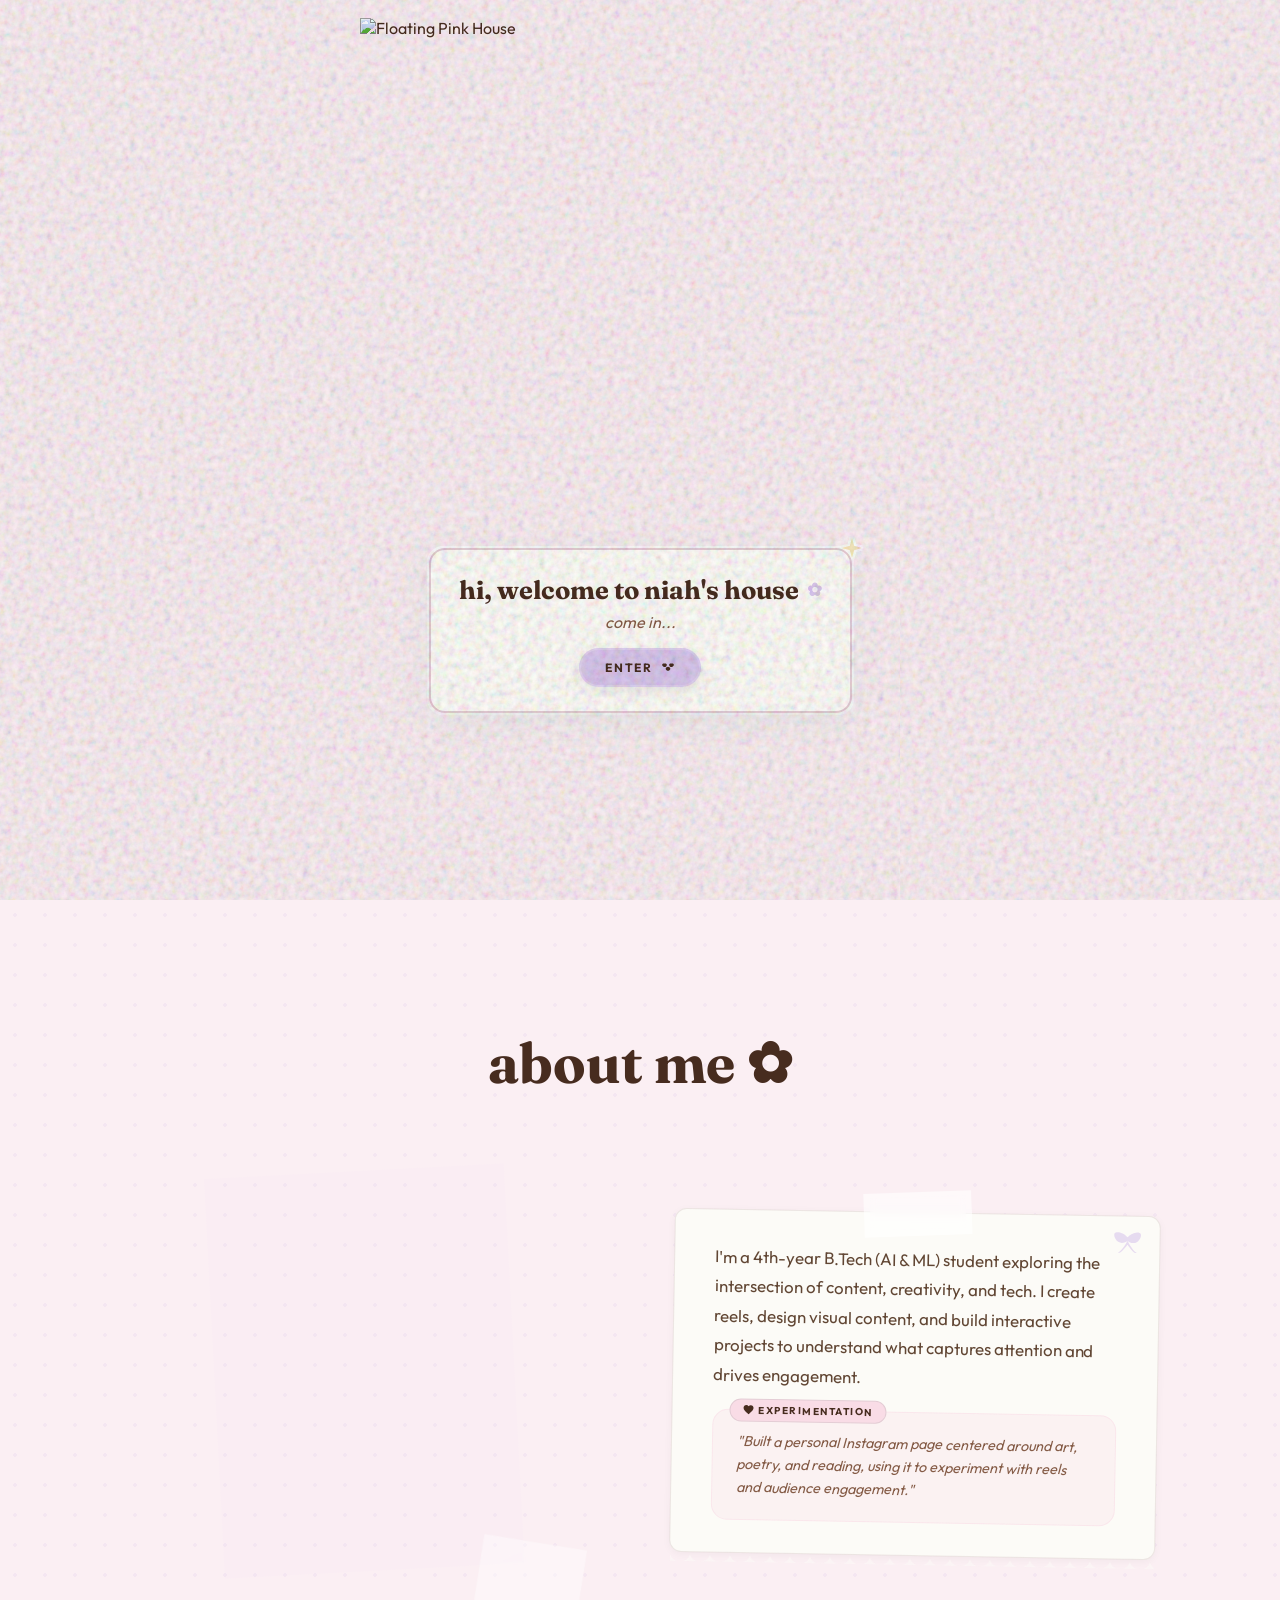
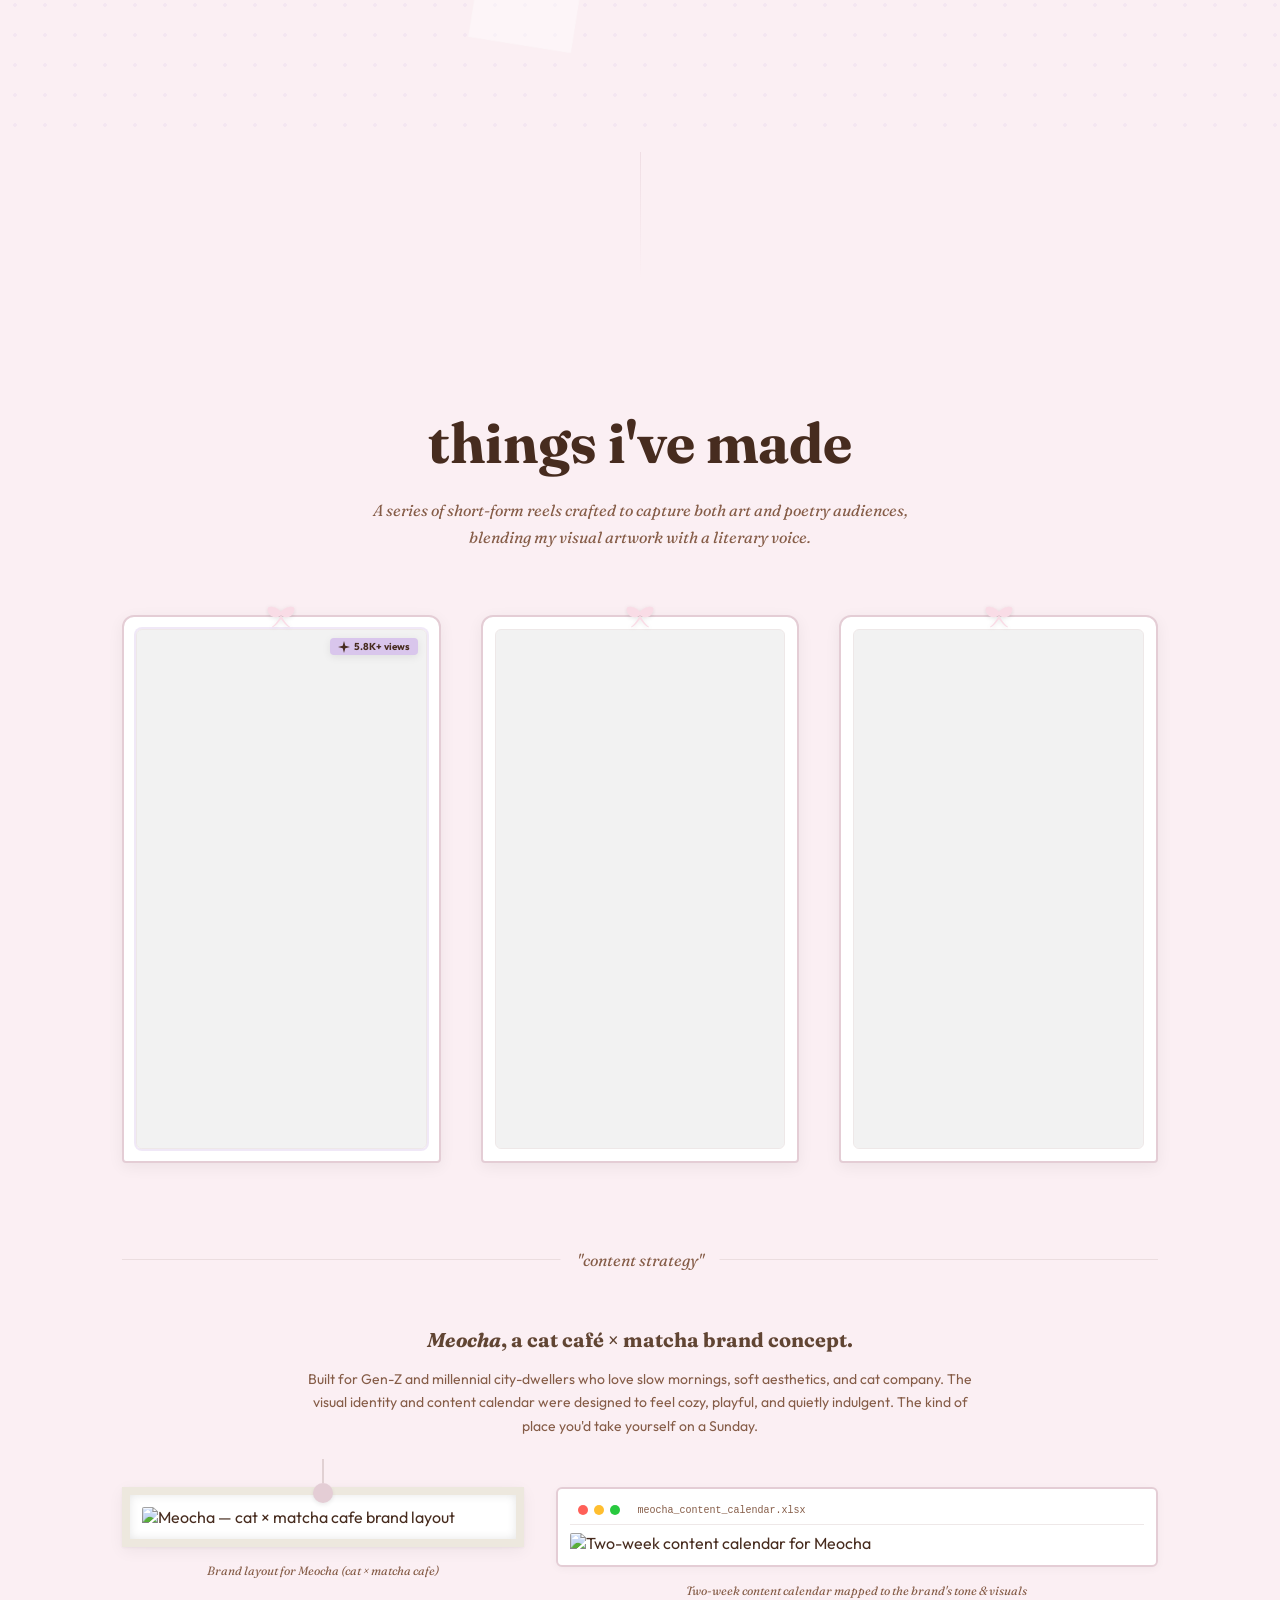
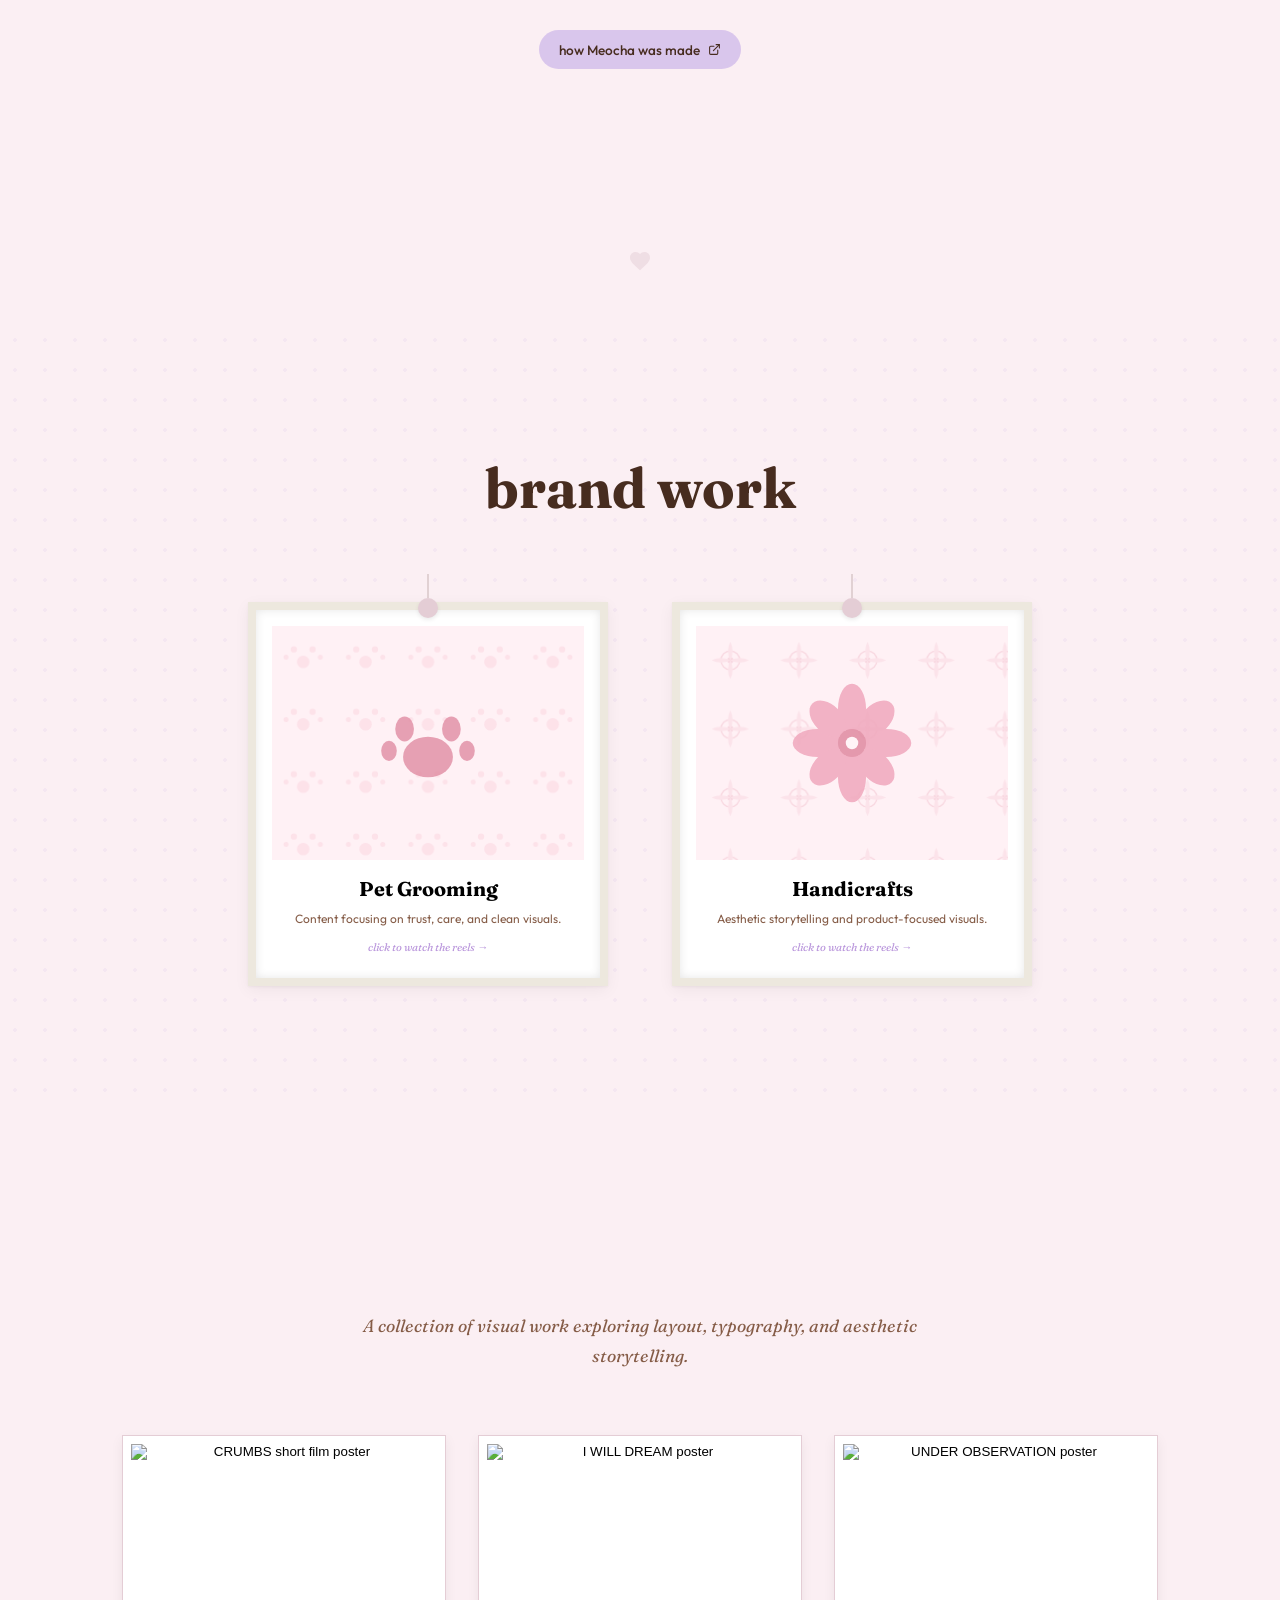
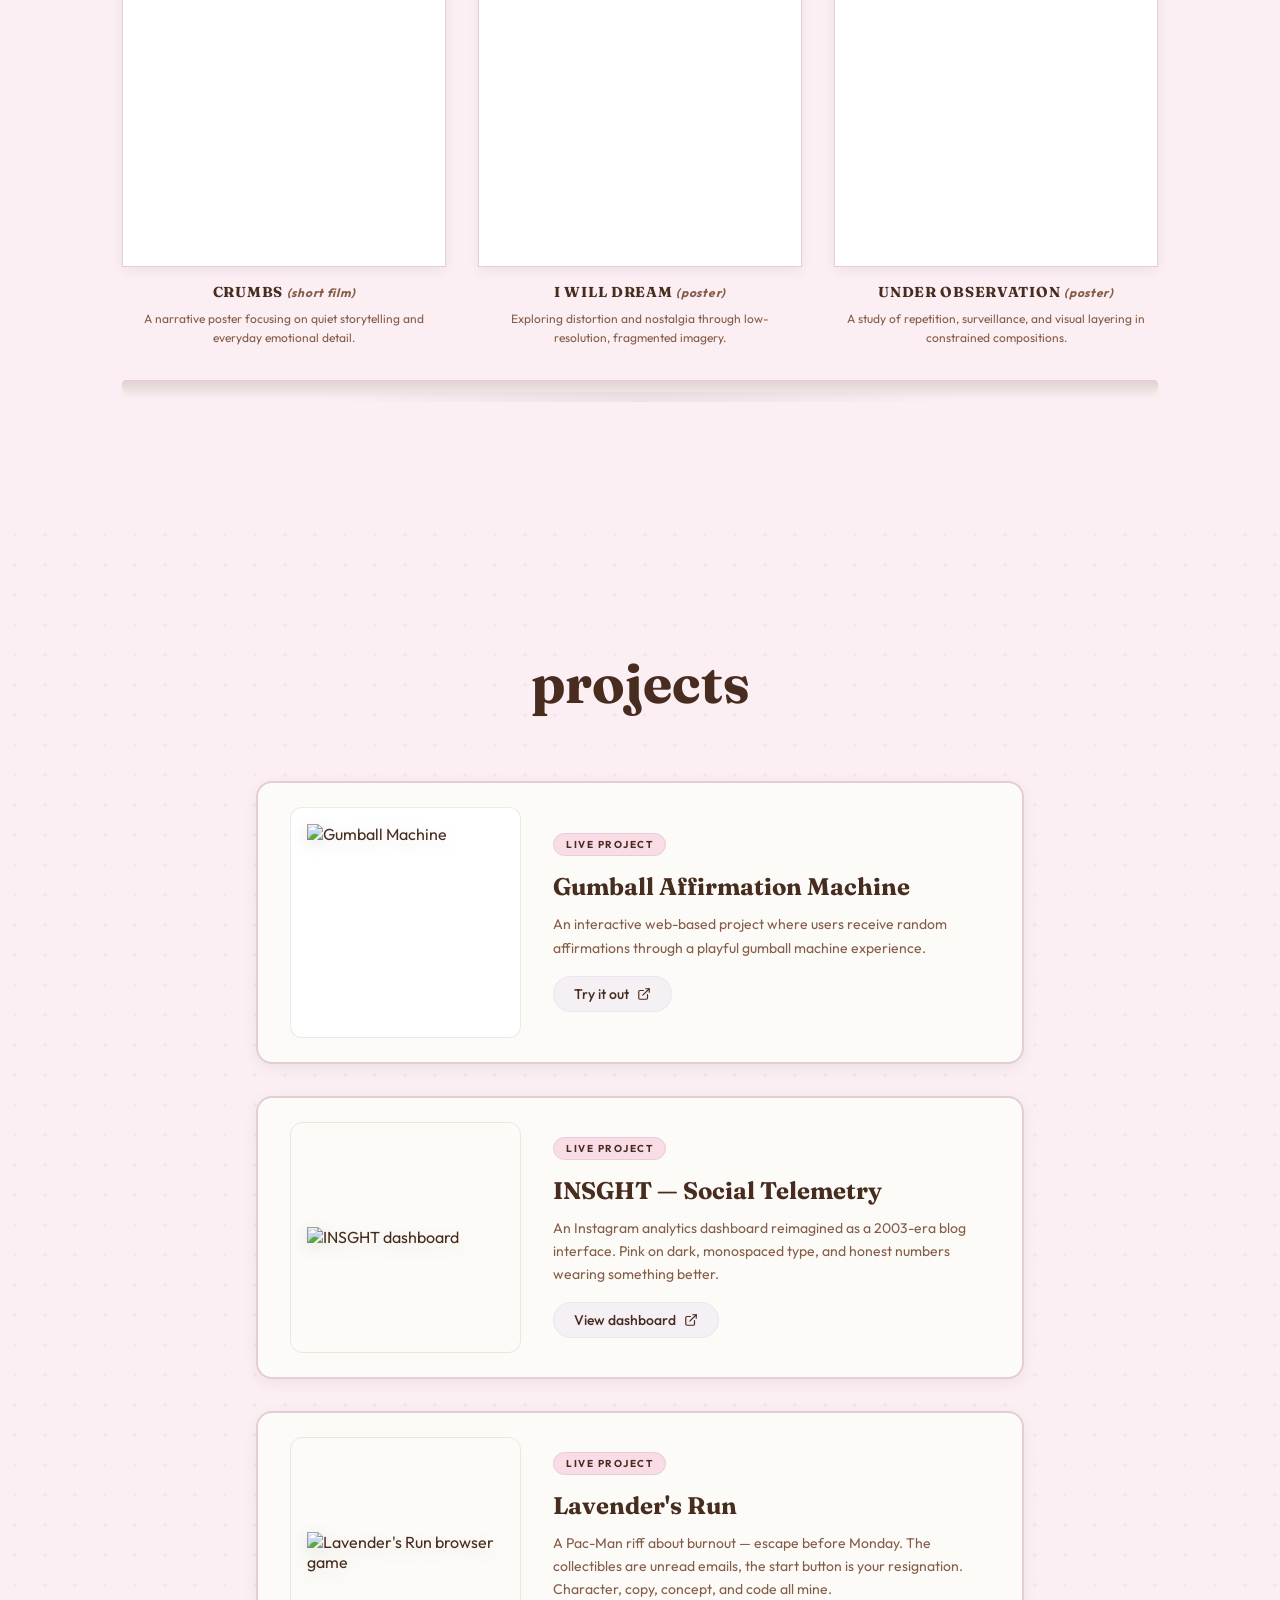
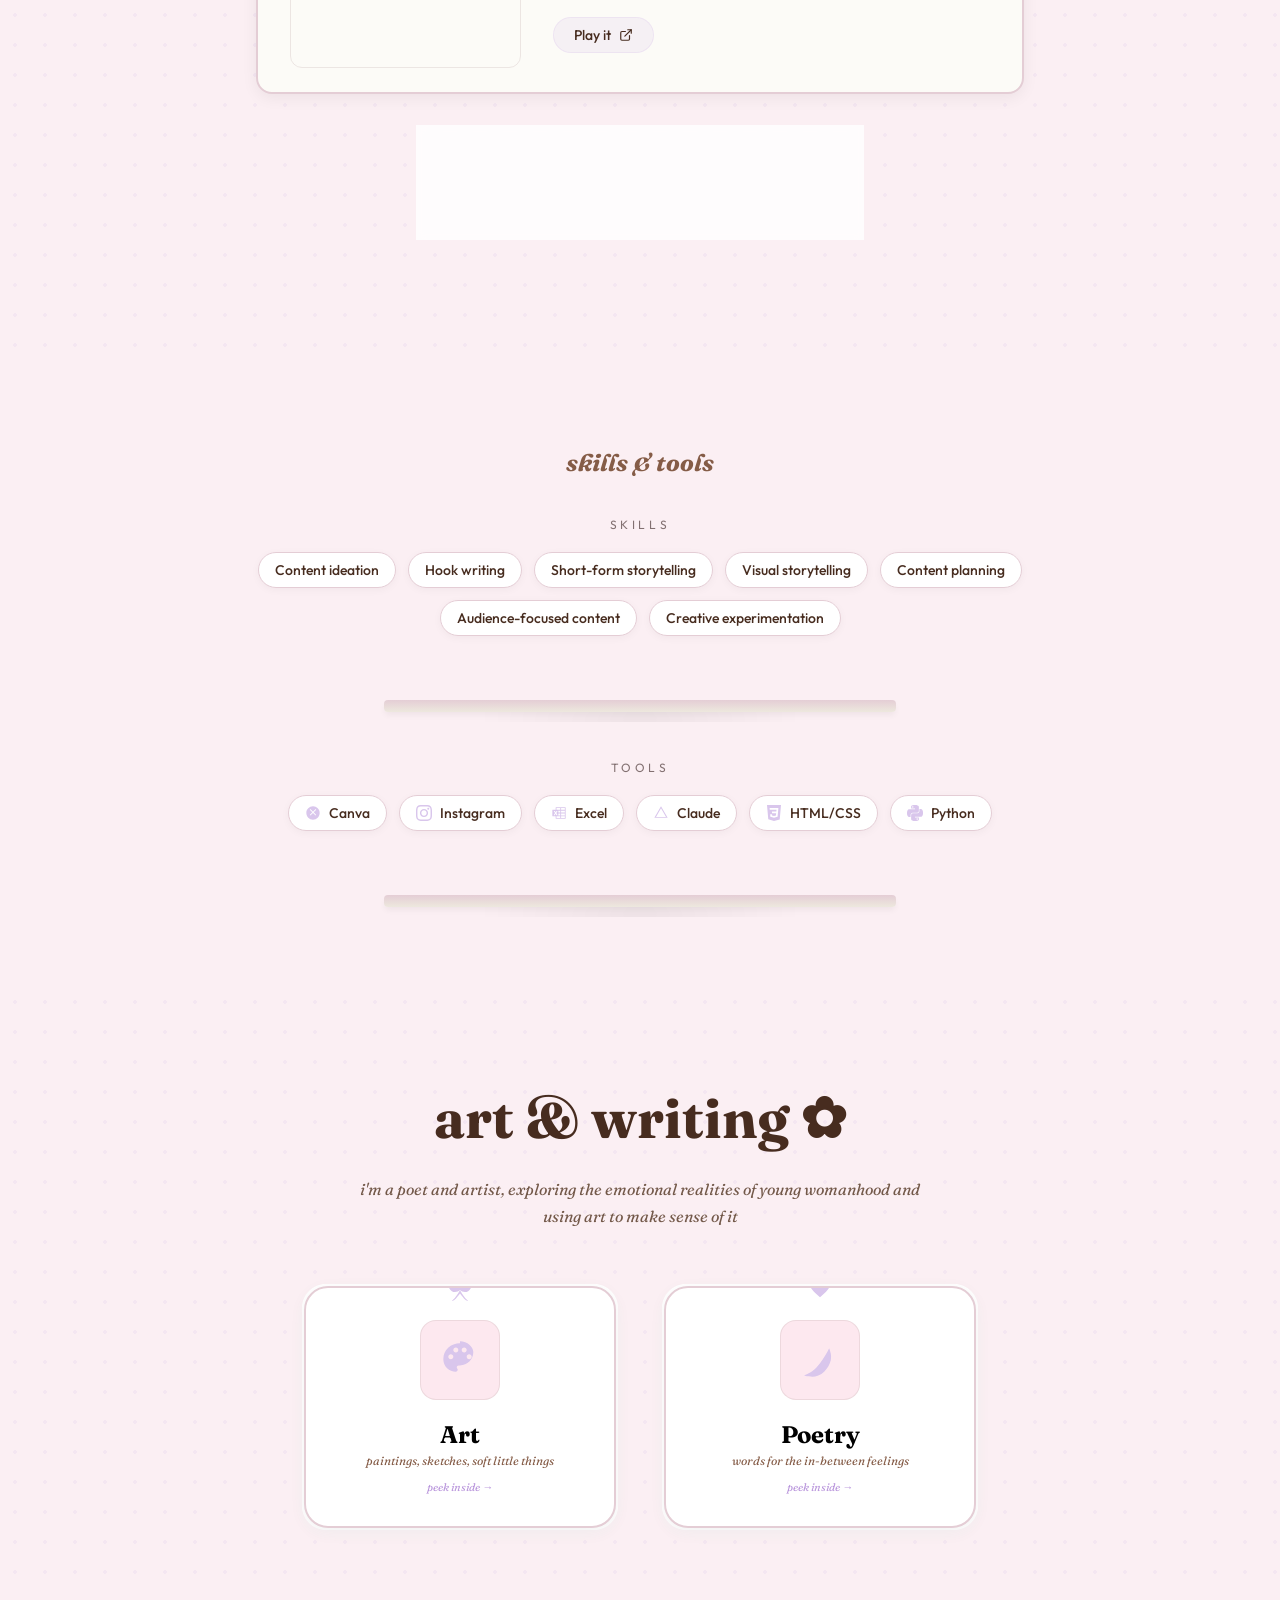
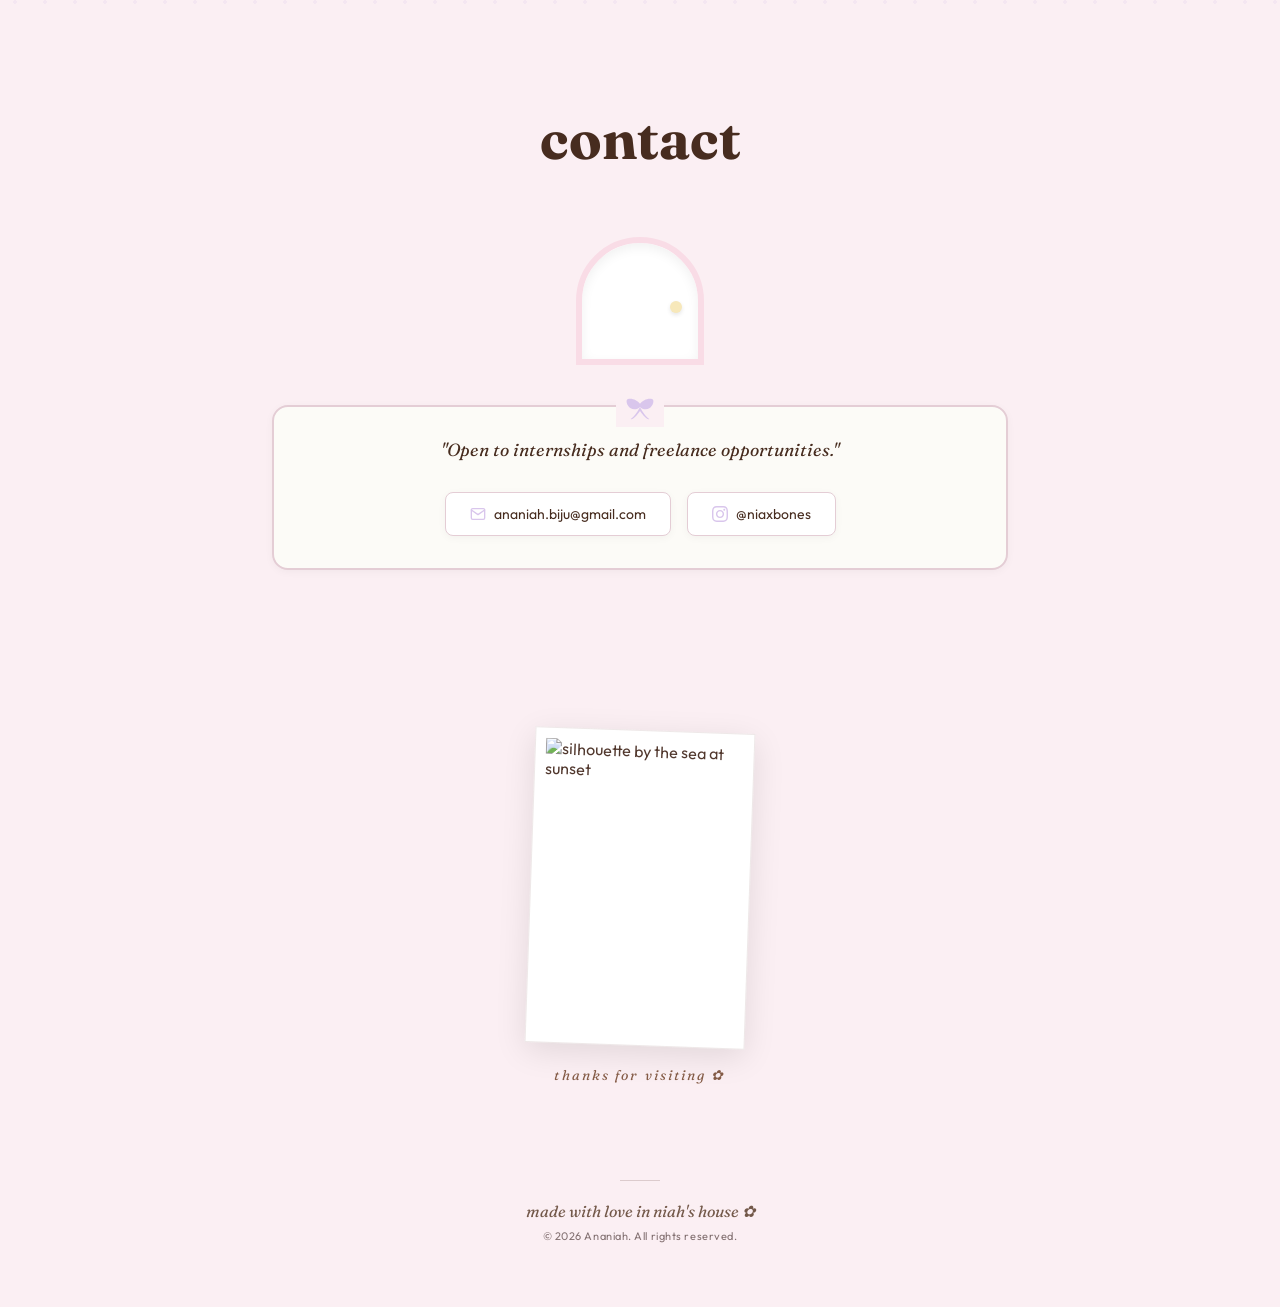
==== commit 219e6a2f: "Update project images to have background styles" ====
--- a/index.html
+++ b/index.html
@@ -276,6 +276,18 @@
               </div>
               <p class="meocha-caption">Two-week content calendar mapped to the brand's tone &amp; visuals</p>
             </div>
+          </div>
+
+          <!-- Meocha strategy link -->
+          <div class="reveal" style="margin-top:2rem;text-align:center;">
+            <a href="meowcha-brief.html" target="_blank" rel="noopener noreferrer" class="project-link" style="display:inline-flex;align-items:center;gap:0.5rem;font-size:0.85rem;padding:0.6rem 1.2rem;border-radius:2rem;background:var(--primary, #f4b8d0);text-decoration:none;">
+              how Meocha was made
+              <svg width="13" height="13" viewBox="0 0 24 24" fill="none" stroke="currentColor" stroke-width="2" stroke-linecap="round" stroke-linejoin="round">
+                <path d="M18 13v6a2 2 0 01-2 2H5a2 2 0 01-2-2V8a2 2 0 012-2h6"/>
+                <polyline points="15,3 21,3 21,9"/>
+                <line x1="10" y1="14" x2="21" y2="3"/>
+              </svg>
+            </a>
           </div>
         </div>
       </div>
@@ -449,9 +461,9 @@
 
           <!-- INSGHT -->
           <div class="project-card reveal reveal-delay-1" style="margin-top:2rem;">
-            <div class="project-img-wrap">
+            <div class="project-img-wrap" style="min-height:220px;display:flex;align-items:center;justify-content:center;overflow:visible;background:transparent;">
               <!-- UPDATED: INSGHT backgroundless image -->
-              <img src="https://res.cloudinary.com/dg1zcff2r/image/upload/q_auto/f_auto/v1780391668/Gemini_Generated_Image_ex6nrdex6nrdex6n_oo6san.png" alt="INSGHT dashboard" loading="lazy" />
+              <img src="https://res.cloudinary.com/dg1zcff2r/image/upload/q_auto/f_auto/v1780391668/Gemini_Generated_Image_ex6nrdex6nrdex6n_oo6san.png" alt="INSGHT dashboard" loading="lazy" style="width:100%;max-width:340px;height:auto;object-fit:contain;mix-blend-mode:multiply;" />
             </div>
             <div class="project-content">
               <div class="project-badge">Live Project</div>
@@ -470,9 +482,9 @@
 
           <!-- Lavender's Run -->
           <div class="project-card reveal reveal-delay-2" style="margin-top:2rem;">
-            <div class="project-img-wrap">
+            <div class="project-img-wrap" style="min-height:220px;display:flex;align-items:center;justify-content:center;overflow:visible;background:transparent;">
               <!-- UPDATED: Lavender's Run backgroundless image -->
-              <img src="https://res.cloudinary.com/dg1zcff2r/image/upload/q_auto/f_auto/v1780392215/ChatGPT_Image_Jun_2_2026_02_47_28_PM_dom9pv.png" alt="Lavender's Run browser game" loading="lazy" />
+              <img src="https://res.cloudinary.com/dg1zcff2r/image/upload/q_auto/f_auto/v1780392215/ChatGPT_Image_Jun_2_2026_02_47_28_PM_dom9pv.png" alt="Lavender's Run browser game" loading="lazy" style="width:100%;max-width:340px;height:auto;object-fit:contain;" />
             </div>
             <div class="project-content">
               <div class="project-badge">Live Project</div>
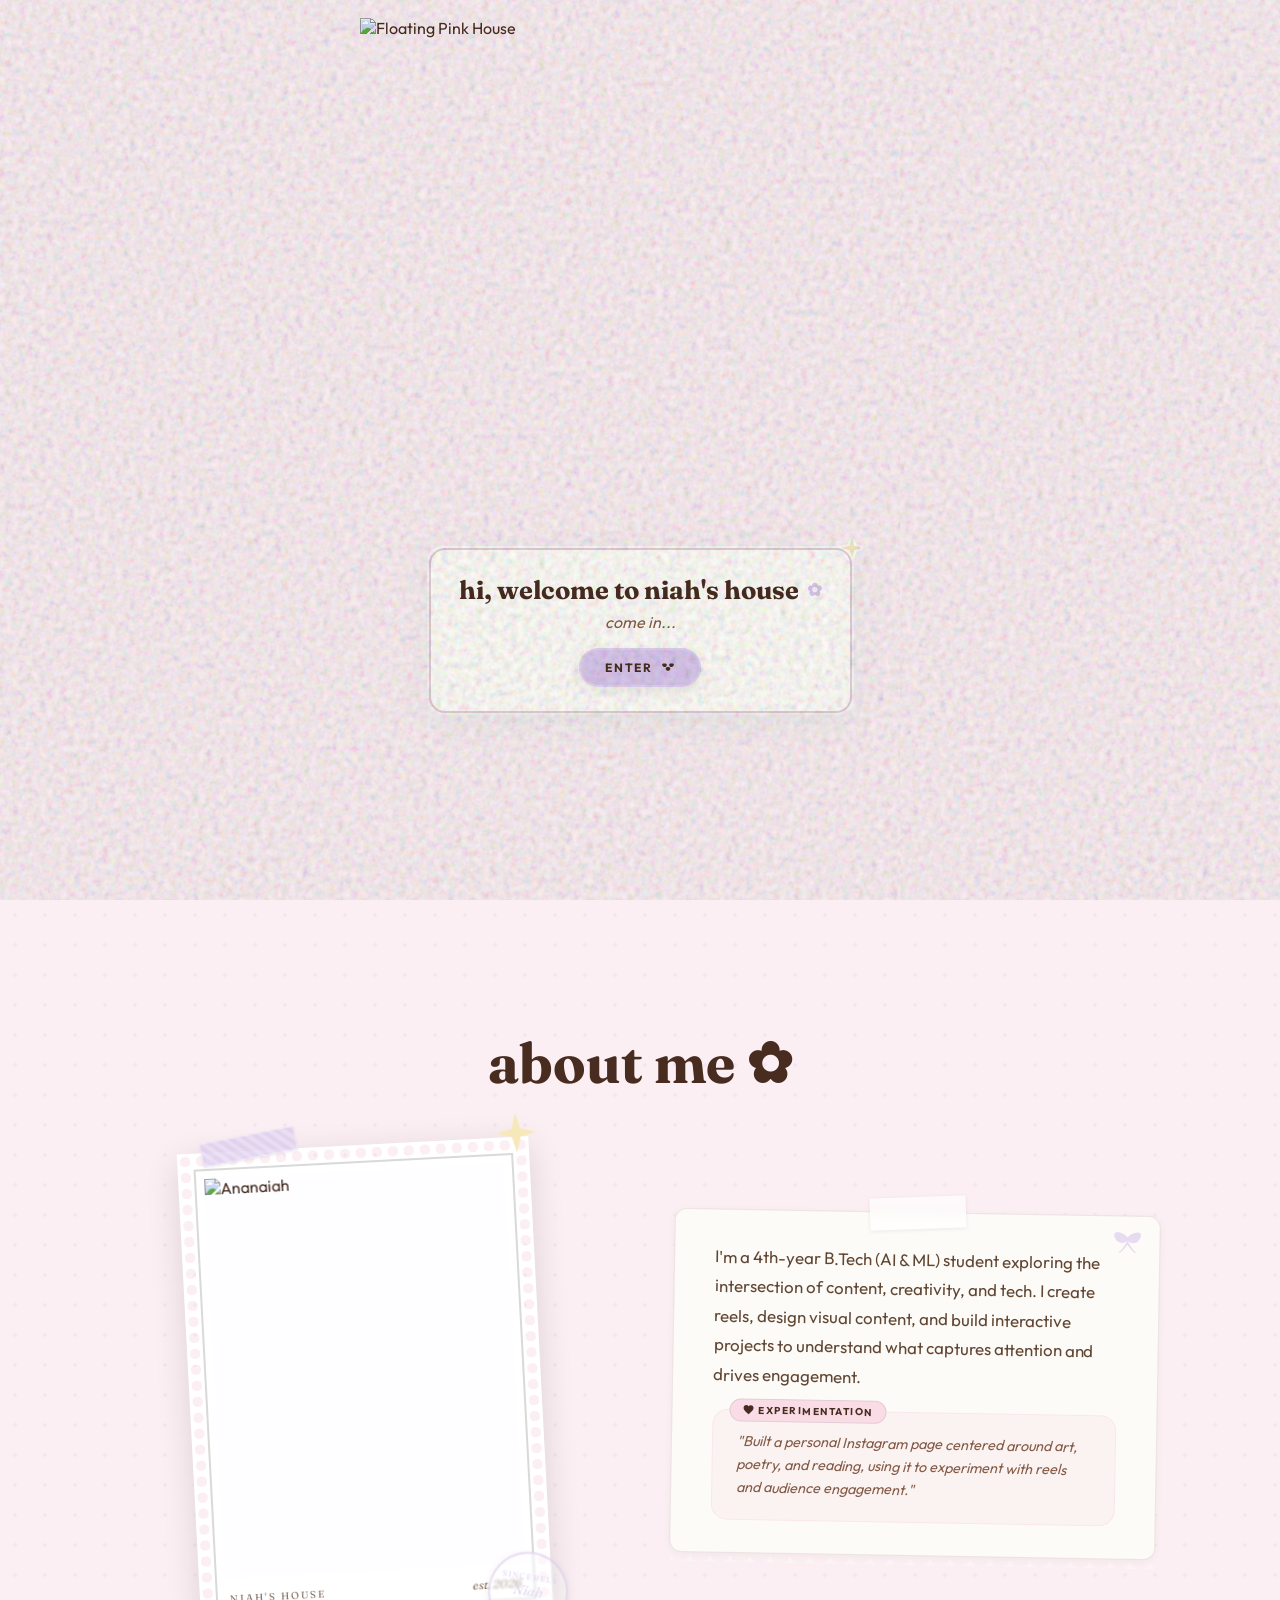
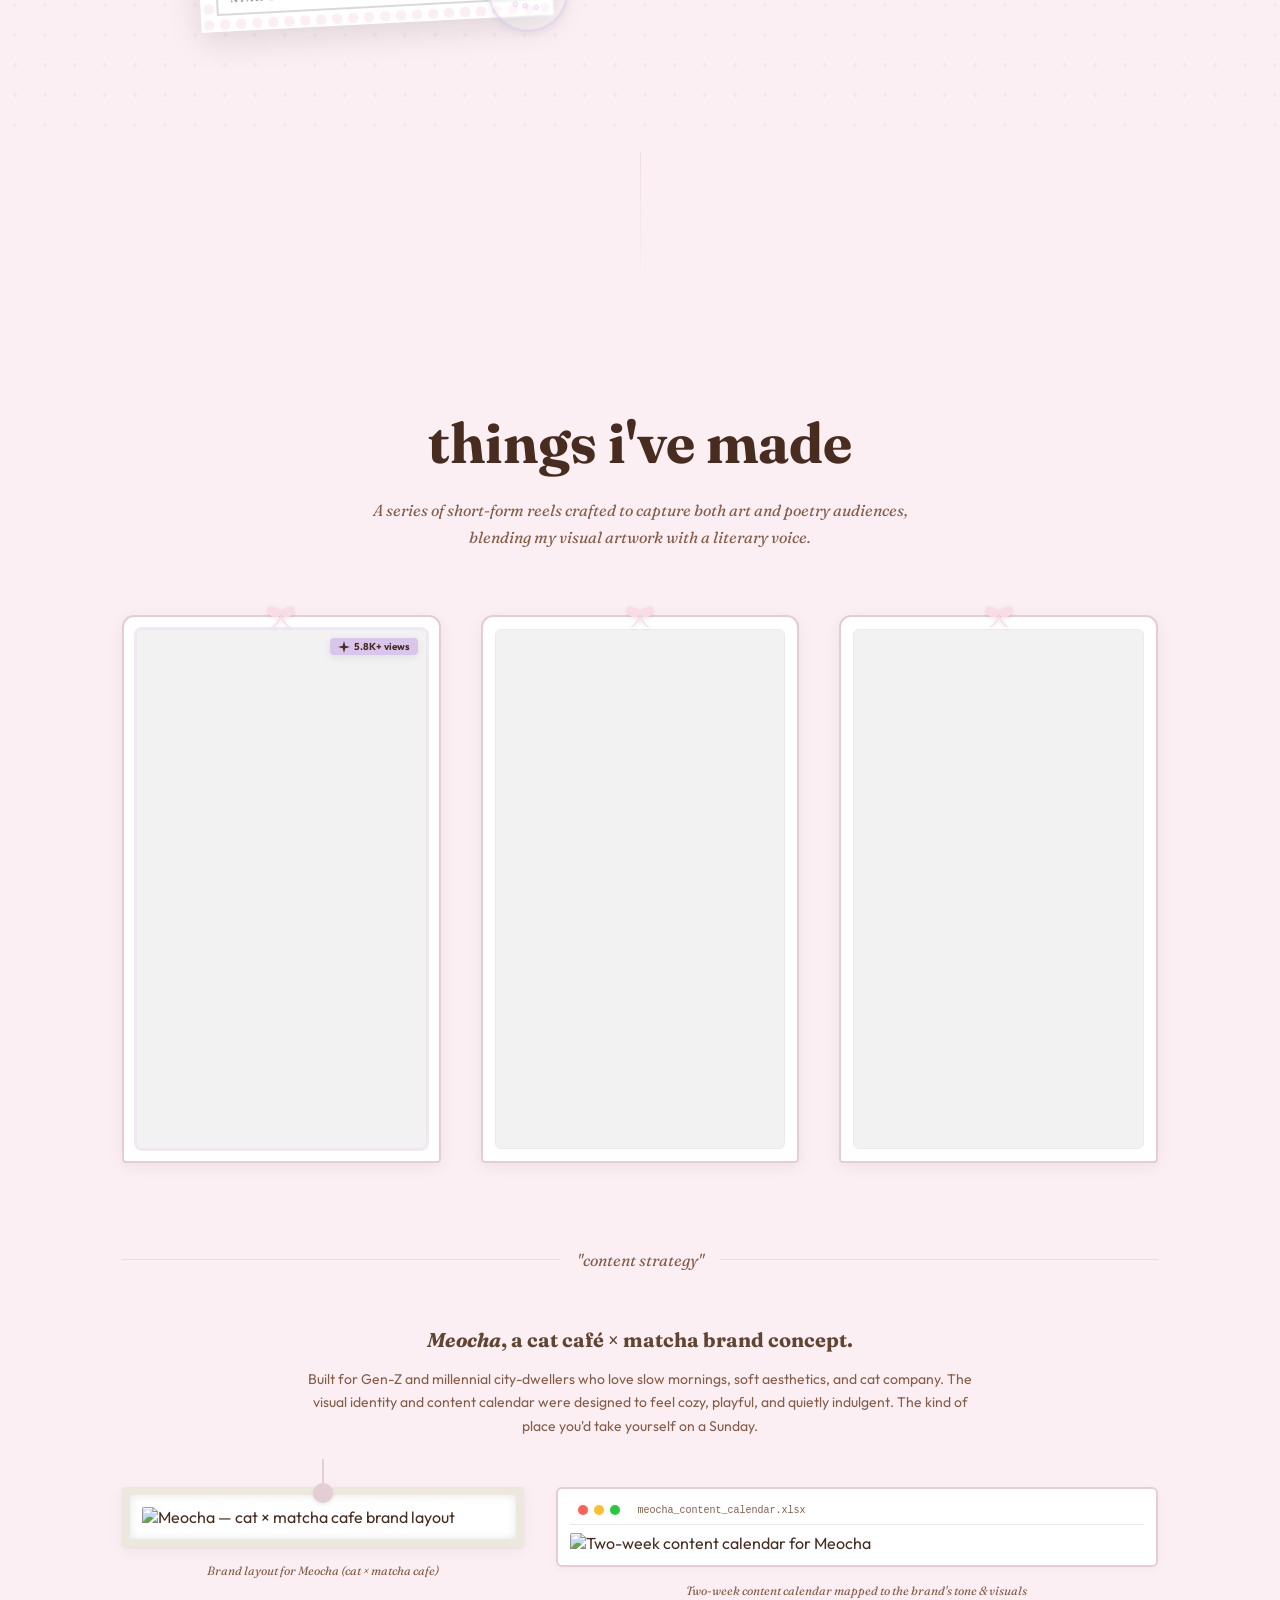
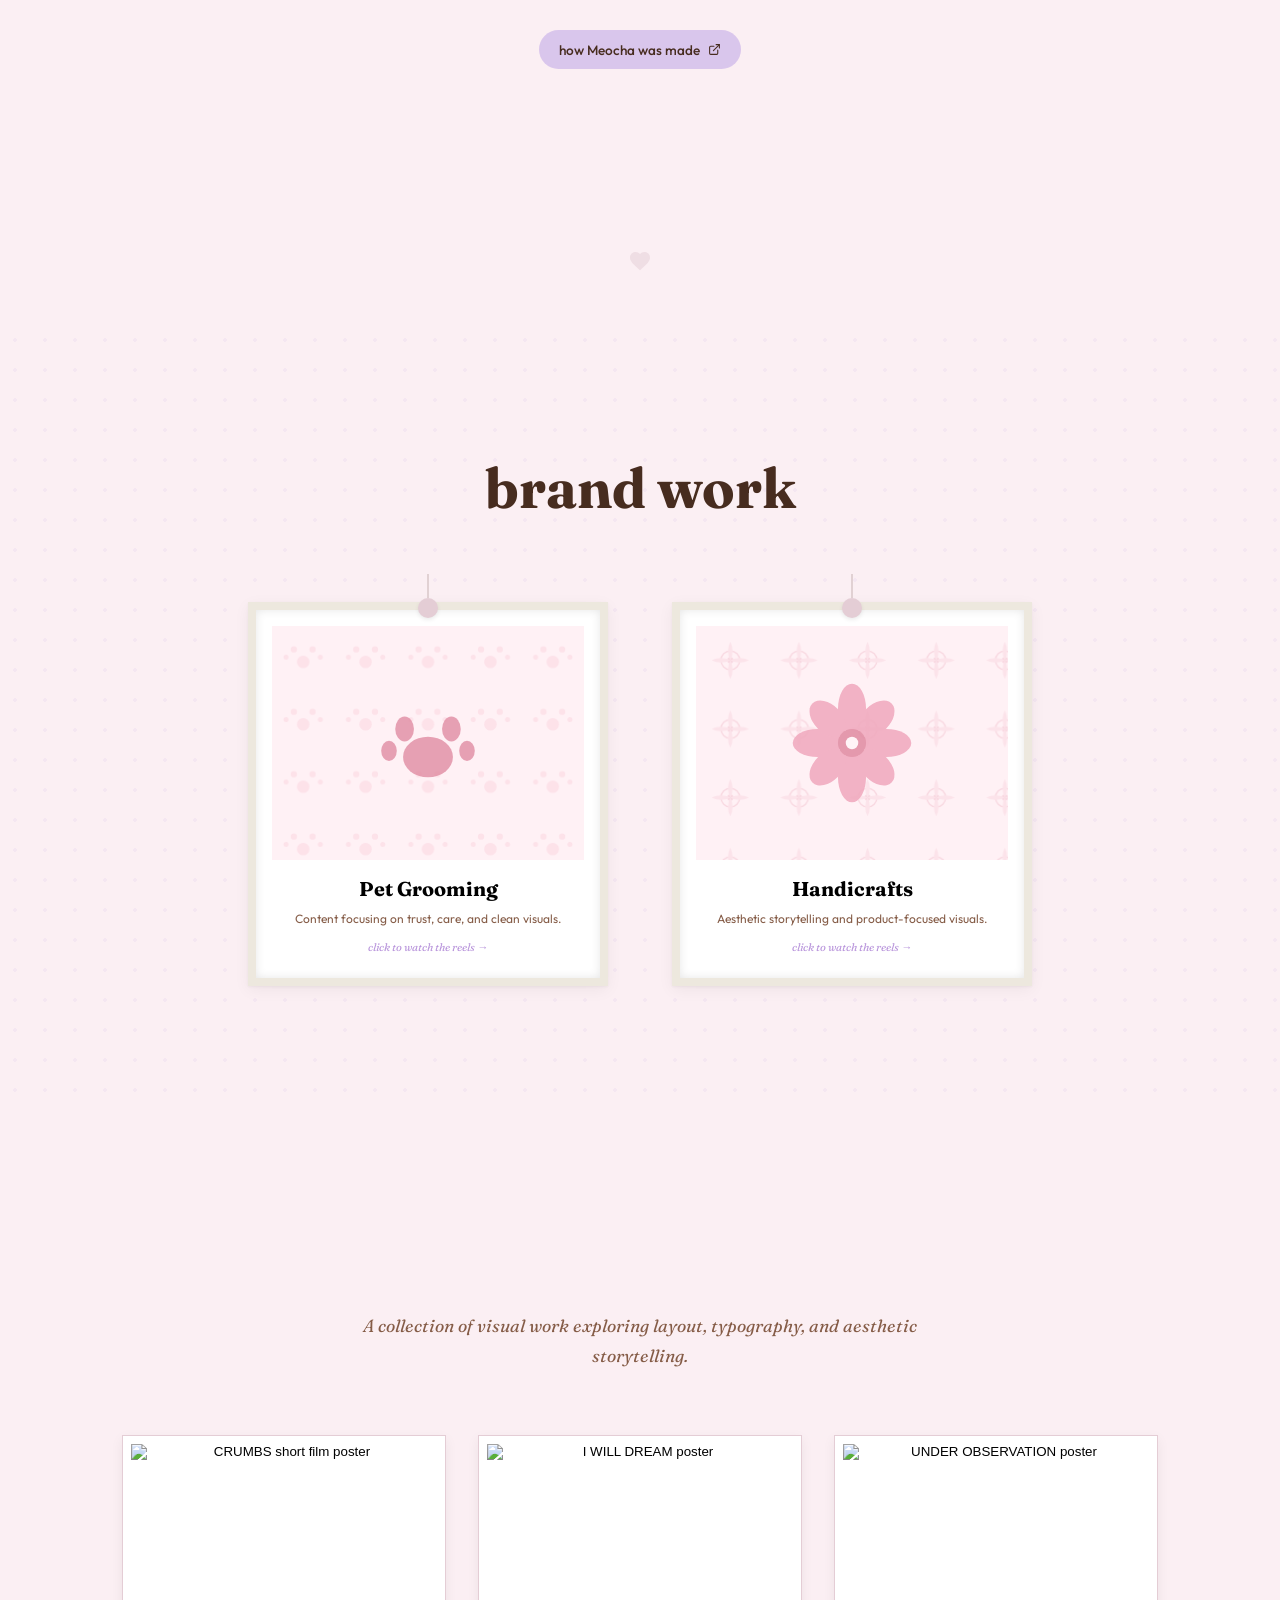
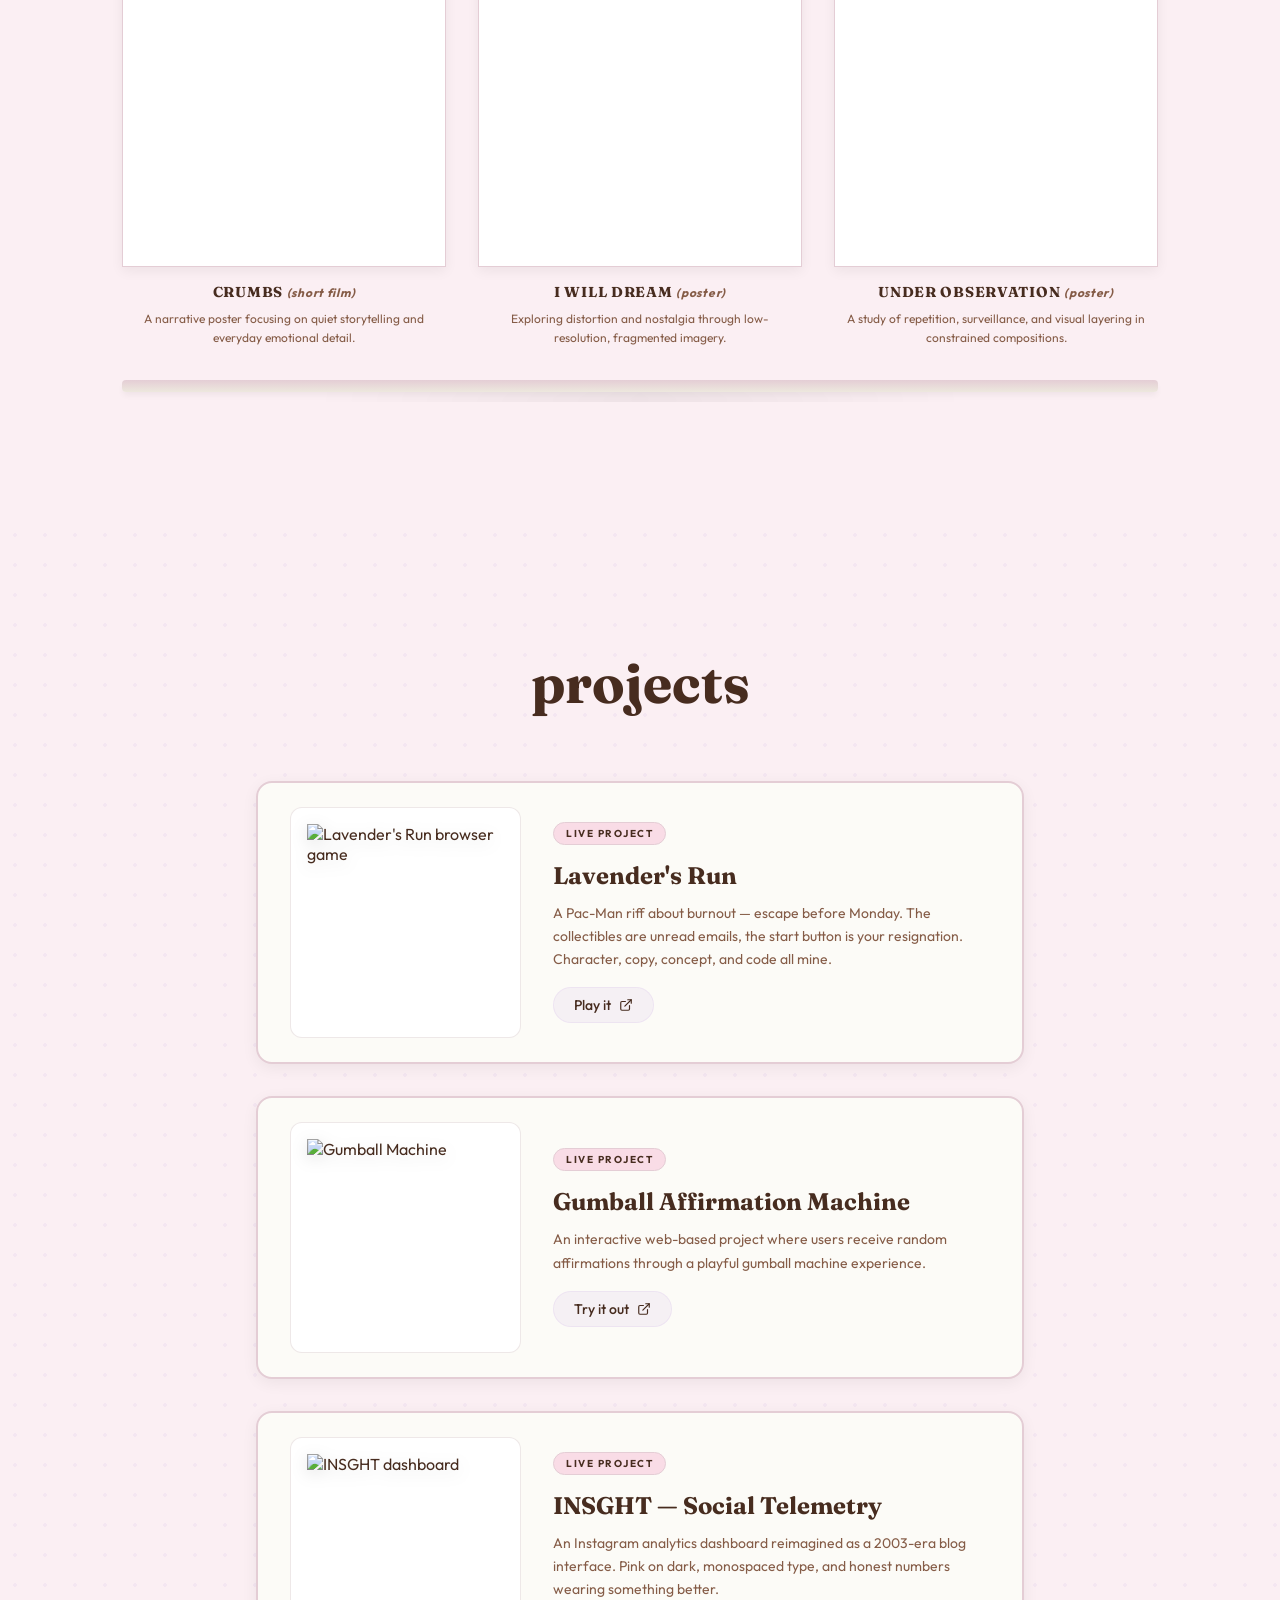
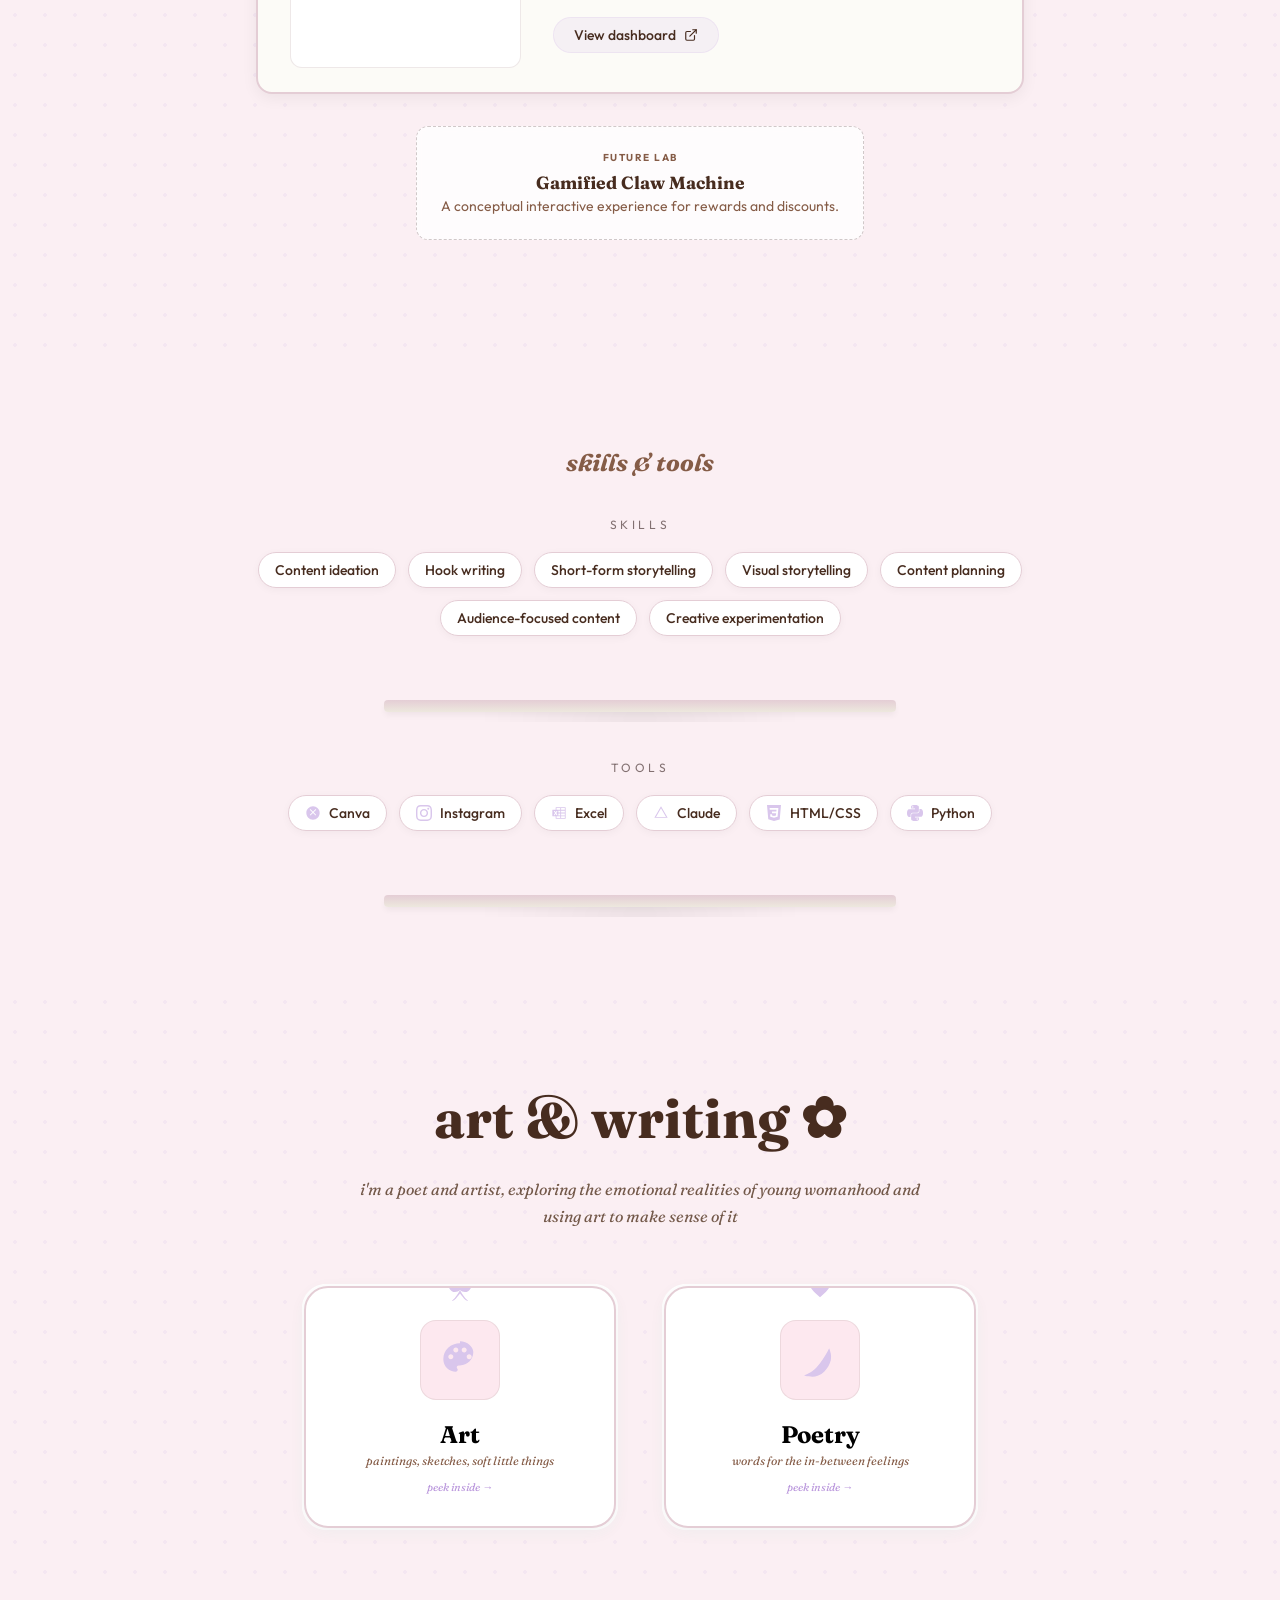
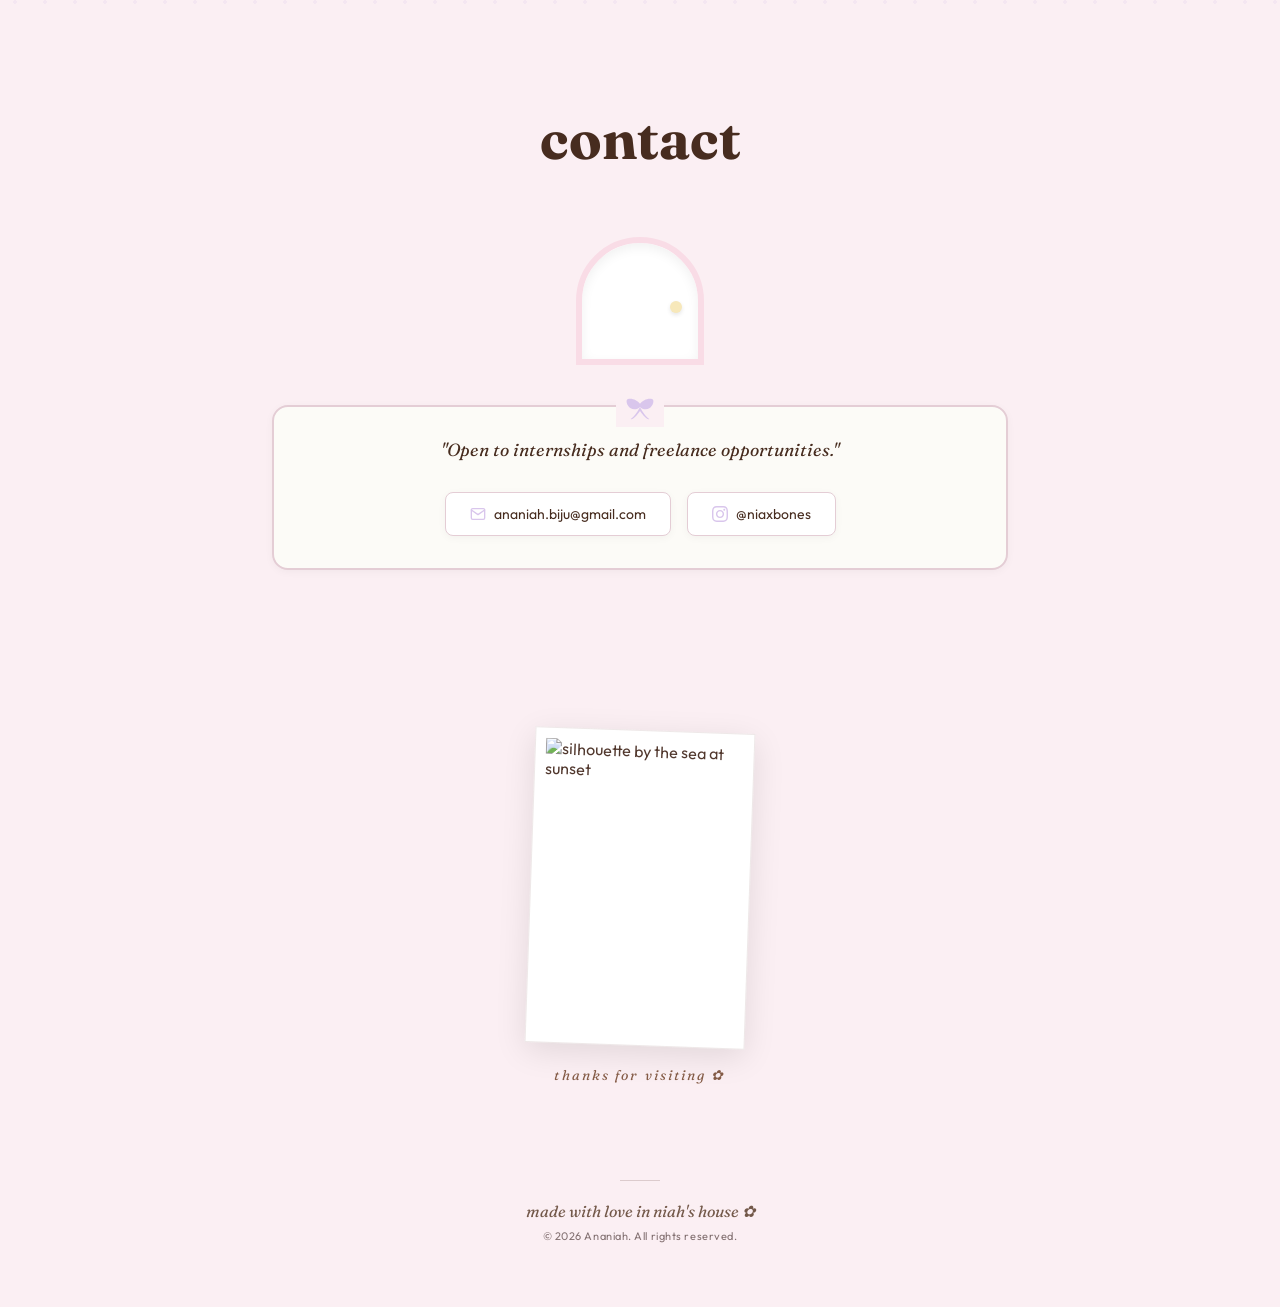
==== commit f4651656: "Replace Gumball Machine with Lavender's Run project" ====
--- a/index.html
+++ b/index.html
@@ -439,8 +439,28 @@
         <h2 class="section-title reveal">projects</h2>
 
         <div style="margin-top:4rem;">
+          <!-- Lavender's Run -->
+          <div class="project-card reveal">
+            <div class="project-img-wrap">
+              <img src="https://res.cloudinary.com/dg1zcff2r/image/upload/q_auto/f_auto/v1780392215/ChatGPT_Image_Jun_2_2026_02_47_28_PM_dom9pv.png" alt="Lavender's Run browser game" loading="lazy" style="width:100%;height:100%;object-fit:cover;" />
+            </div>
+            <div class="project-content">
+              <div class="project-badge">Live Project</div>
+              <h3 class="project-title">Lavender's Run</h3>
+              <p class="project-desc">A Pac-Man riff about burnout — escape before Monday. The collectibles are unread emails, the start button is your resignation. Character, copy, concept, and code all mine.</p>
+              <a href="https://nianiaxj.github.io/lavender-runs/" target="_blank" rel="noopener noreferrer" class="project-link">
+                Play it
+                <svg width="14" height="14" viewBox="0 0 24 24" fill="none" stroke="currentColor" stroke-width="2" stroke-linecap="round" stroke-linejoin="round">
+                  <path d="M18 13v6a2 2 0 01-2 2H5a2 2 0 01-2-2V8a2 2 0 012-2h6"/>
+                  <polyline points="15,3 21,3 21,9"/>
+                  <line x1="10" y1="14" x2="21" y2="3"/>
+                </svg>
+              </a>
+            </div>
+          </div>
+
           <!-- Gumball Machine -->
-          <div class="project-card reveal">
+          <div class="project-card reveal reveal-delay-1" style="margin-top:2rem;">
             <div class="project-img-wrap">
               <img src="https://res.cloudinary.com/dg1zcff2r/image/upload/q_auto/f_auto/v1776934248/gumball_jywn8r.png" alt="Gumball Machine" loading="lazy" />
             </div>
@@ -460,10 +480,9 @@
           </div>
 
           <!-- INSGHT -->
-          <div class="project-card reveal reveal-delay-1" style="margin-top:2rem;">
-            <div class="project-img-wrap" style="min-height:220px;display:flex;align-items:center;justify-content:center;overflow:visible;background:transparent;">
-              <!-- UPDATED: INSGHT backgroundless image -->
-              <img src="https://res.cloudinary.com/dg1zcff2r/image/upload/q_auto/f_auto/v1780391668/Gemini_Generated_Image_ex6nrdex6nrdex6n_oo6san.png" alt="INSGHT dashboard" loading="lazy" style="width:100%;max-width:340px;height:auto;object-fit:contain;mix-blend-mode:multiply;" />
+          <div class="project-card reveal reveal-delay-2" style="margin-top:2rem;">
+            <div class="project-img-wrap">
+              <img src="https://res.cloudinary.com/dg1zcff2r/image/upload/q_auto/f_auto/v1780418090/ChatGPT_Image_Jun_2_2026_10_03_21_PM_n3s6ja.png" alt="INSGHT dashboard" loading="lazy" style="width:100%;height:100%;object-fit:cover;" />
             </div>
             <div class="project-content">
               <div class="project-badge">Live Project</div>
@@ -471,27 +490,6 @@
               <p class="project-desc">An Instagram analytics dashboard reimagined as a 2003-era blog interface. Pink on dark, monospaced type, and honest numbers wearing something better.</p>
               <a href="https://insght-app.vercel.app/" target="_blank" rel="noopener noreferrer" class="project-link">
                 View dashboard
-                <svg width="14" height="14" viewBox="0 0 24 24" fill="none" stroke="currentColor" stroke-width="2" stroke-linecap="round" stroke-linejoin="round">
-                  <path d="M18 13v6a2 2 0 01-2 2H5a2 2 0 01-2-2V8a2 2 0 012-2h6"/>
-                  <polyline points="15,3 21,3 21,9"/>
-                  <line x1="10" y1="14" x2="21" y2="3"/>
-                </svg>
-              </a>
-            </div>
-          </div>
-
-          <!-- Lavender's Run -->
-          <div class="project-card reveal reveal-delay-2" style="margin-top:2rem;">
-            <div class="project-img-wrap" style="min-height:220px;display:flex;align-items:center;justify-content:center;overflow:visible;background:transparent;">
-              <!-- UPDATED: Lavender's Run backgroundless image -->
-              <img src="https://res.cloudinary.com/dg1zcff2r/image/upload/q_auto/f_auto/v1780392215/ChatGPT_Image_Jun_2_2026_02_47_28_PM_dom9pv.png" alt="Lavender's Run browser game" loading="lazy" style="width:100%;max-width:340px;height:auto;object-fit:contain;" />
-            </div>
-            <div class="project-content">
-              <div class="project-badge">Live Project</div>
-              <h3 class="project-title">Lavender's Run</h3>
-              <p class="project-desc">A Pac-Man riff about burnout — escape before Monday. The collectibles are unread emails, the start button is your resignation. Character, copy, concept, and code all mine.</p>
-              <a href="https://nianiaxj.github.io/lavender-runs/" target="_blank" rel="noopener noreferrer" class="project-link">
-                Play it
                 <svg width="14" height="14" viewBox="0 0 24 24" fill="none" stroke="currentColor" stroke-width="2" stroke-linecap="round" stroke-linejoin="round">
                   <path d="M18 13v6a2 2 0 01-2 2H5a2 2 0 01-2-2V8a2 2 0 012-2h6"/>
                   <polyline points="15,3 21,3 21,9"/>
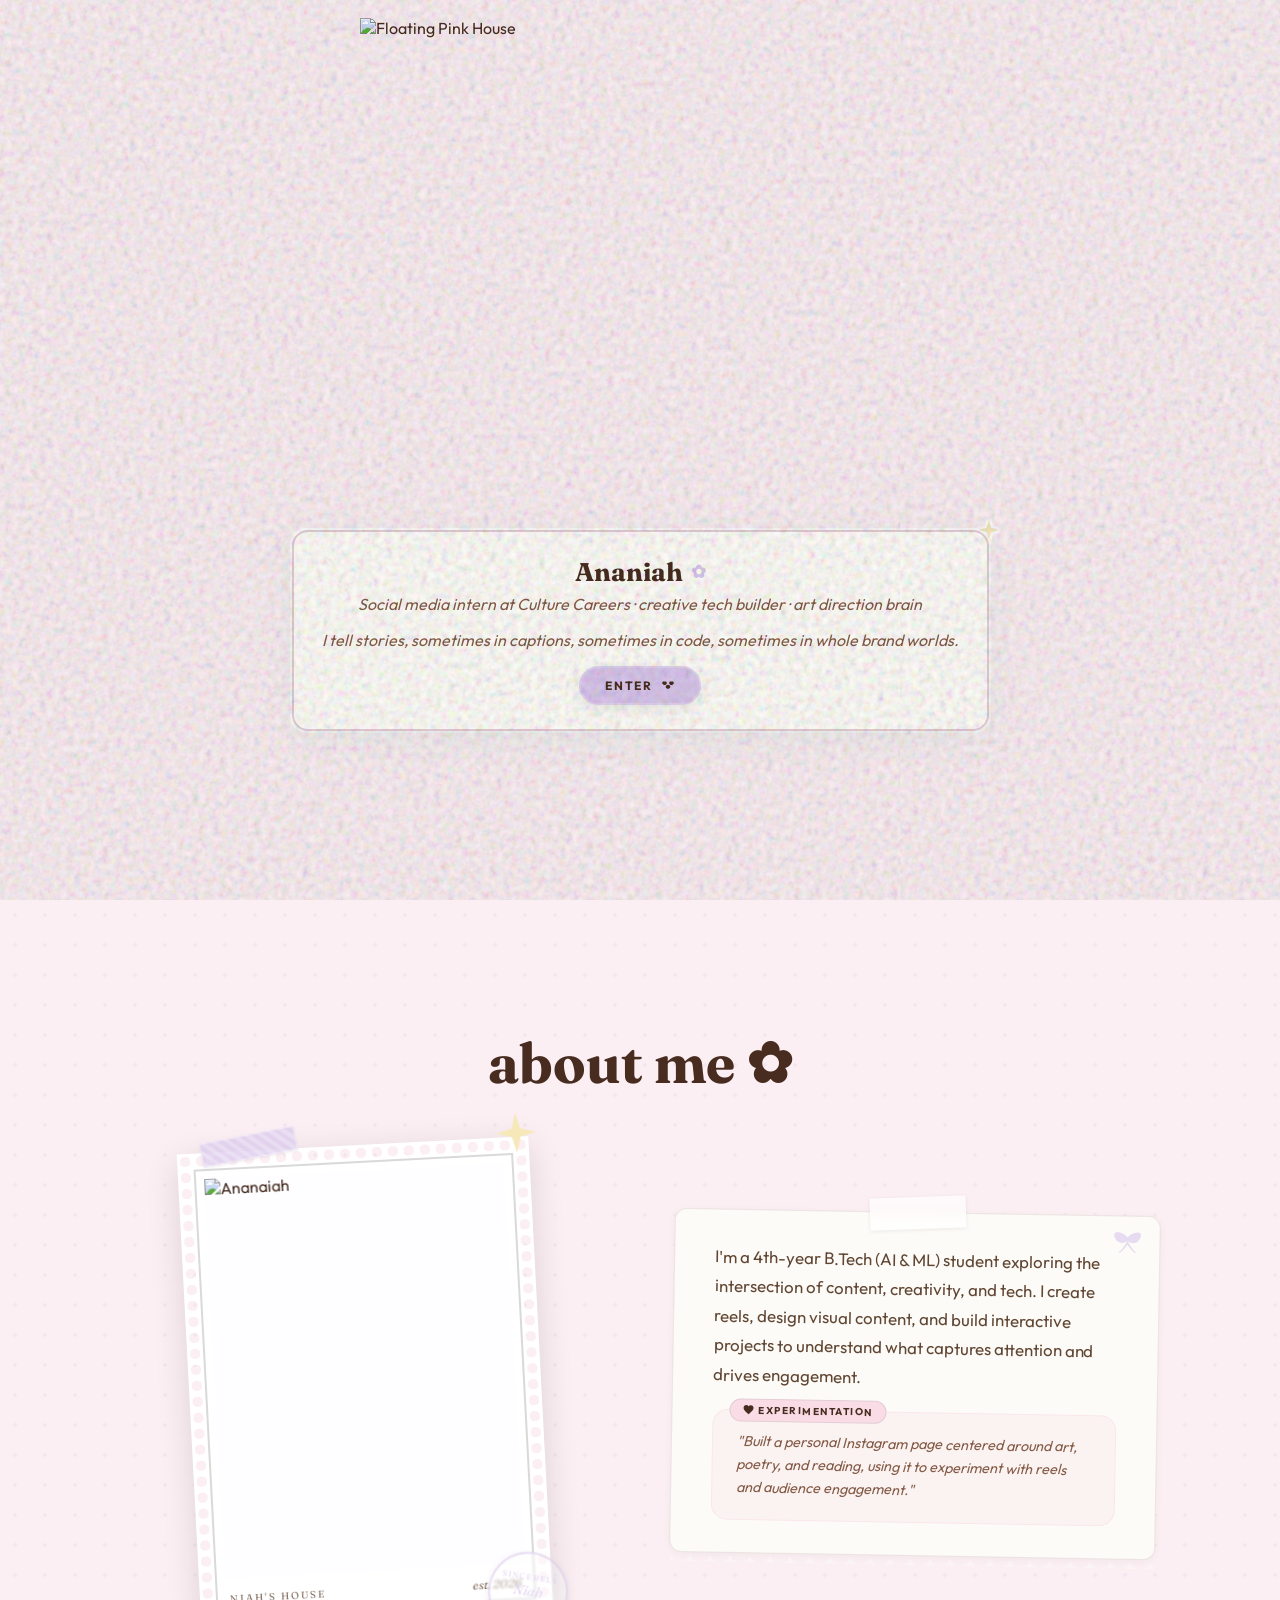
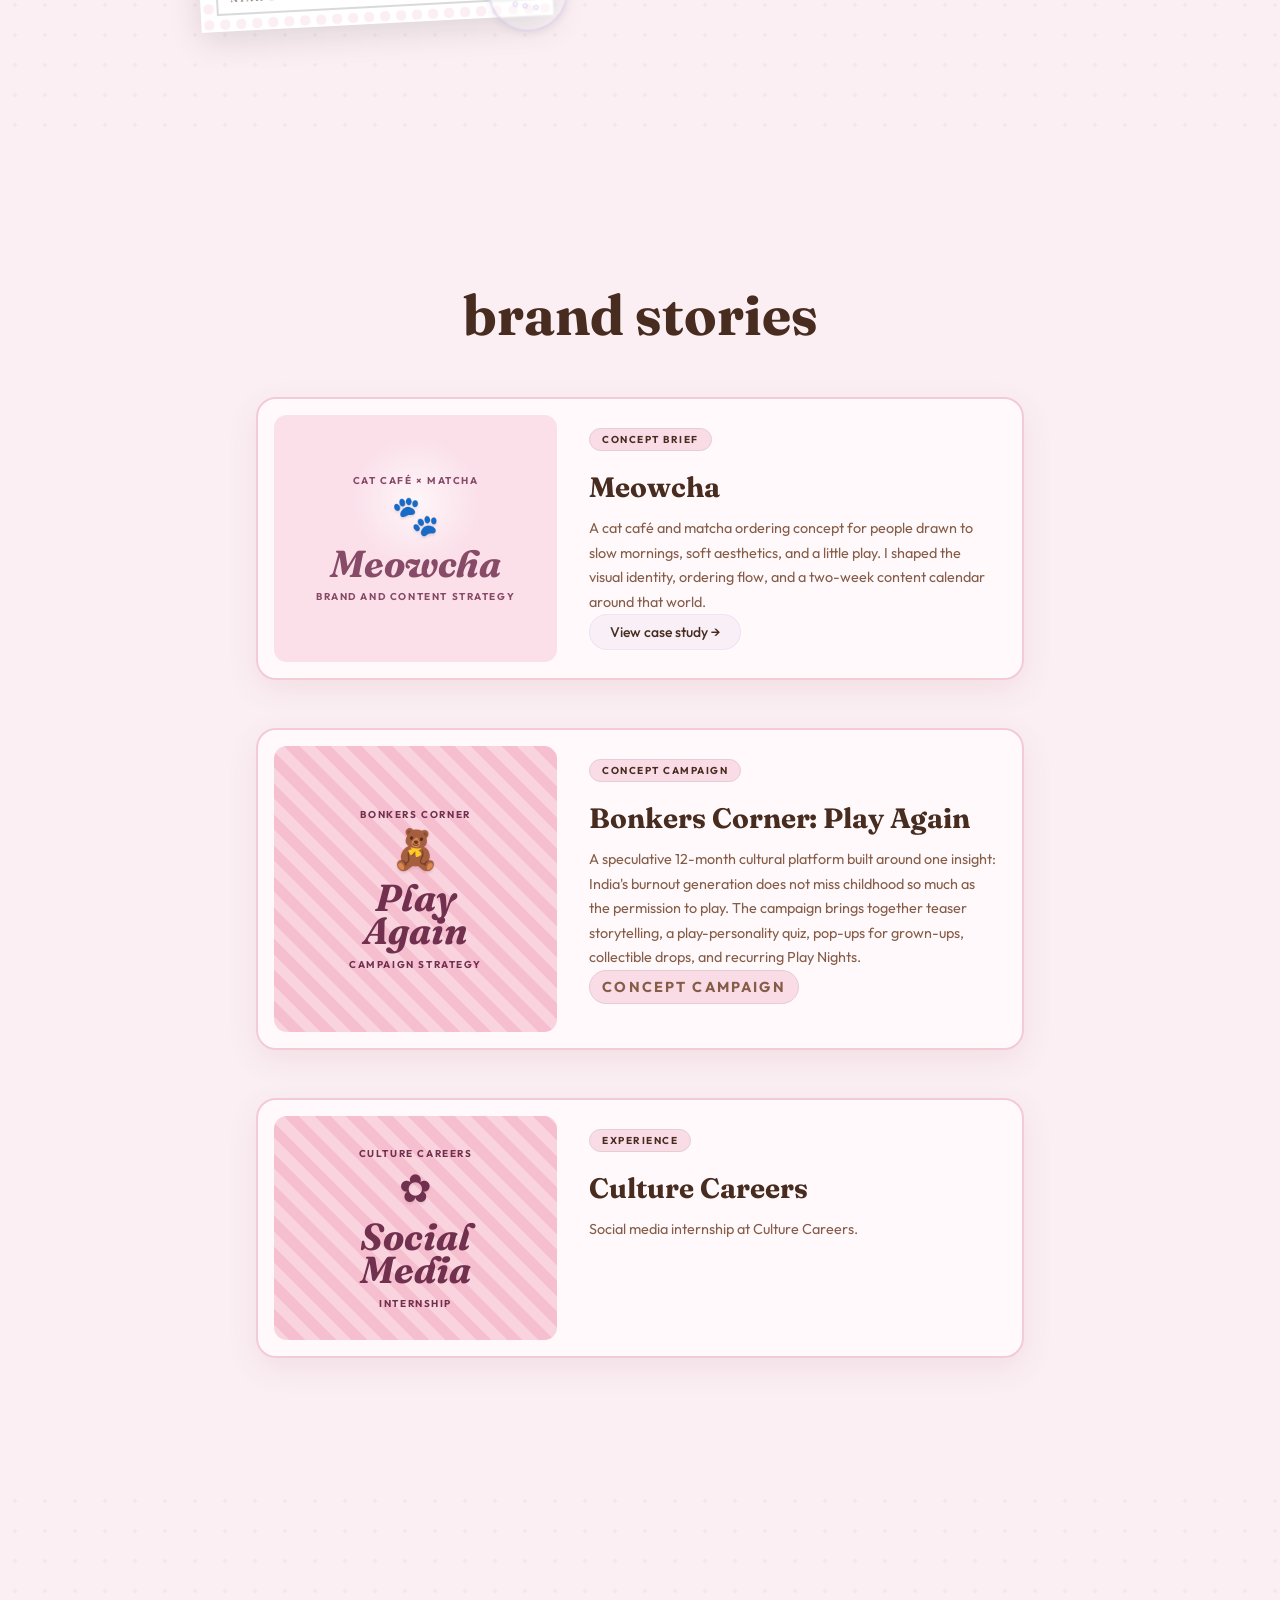
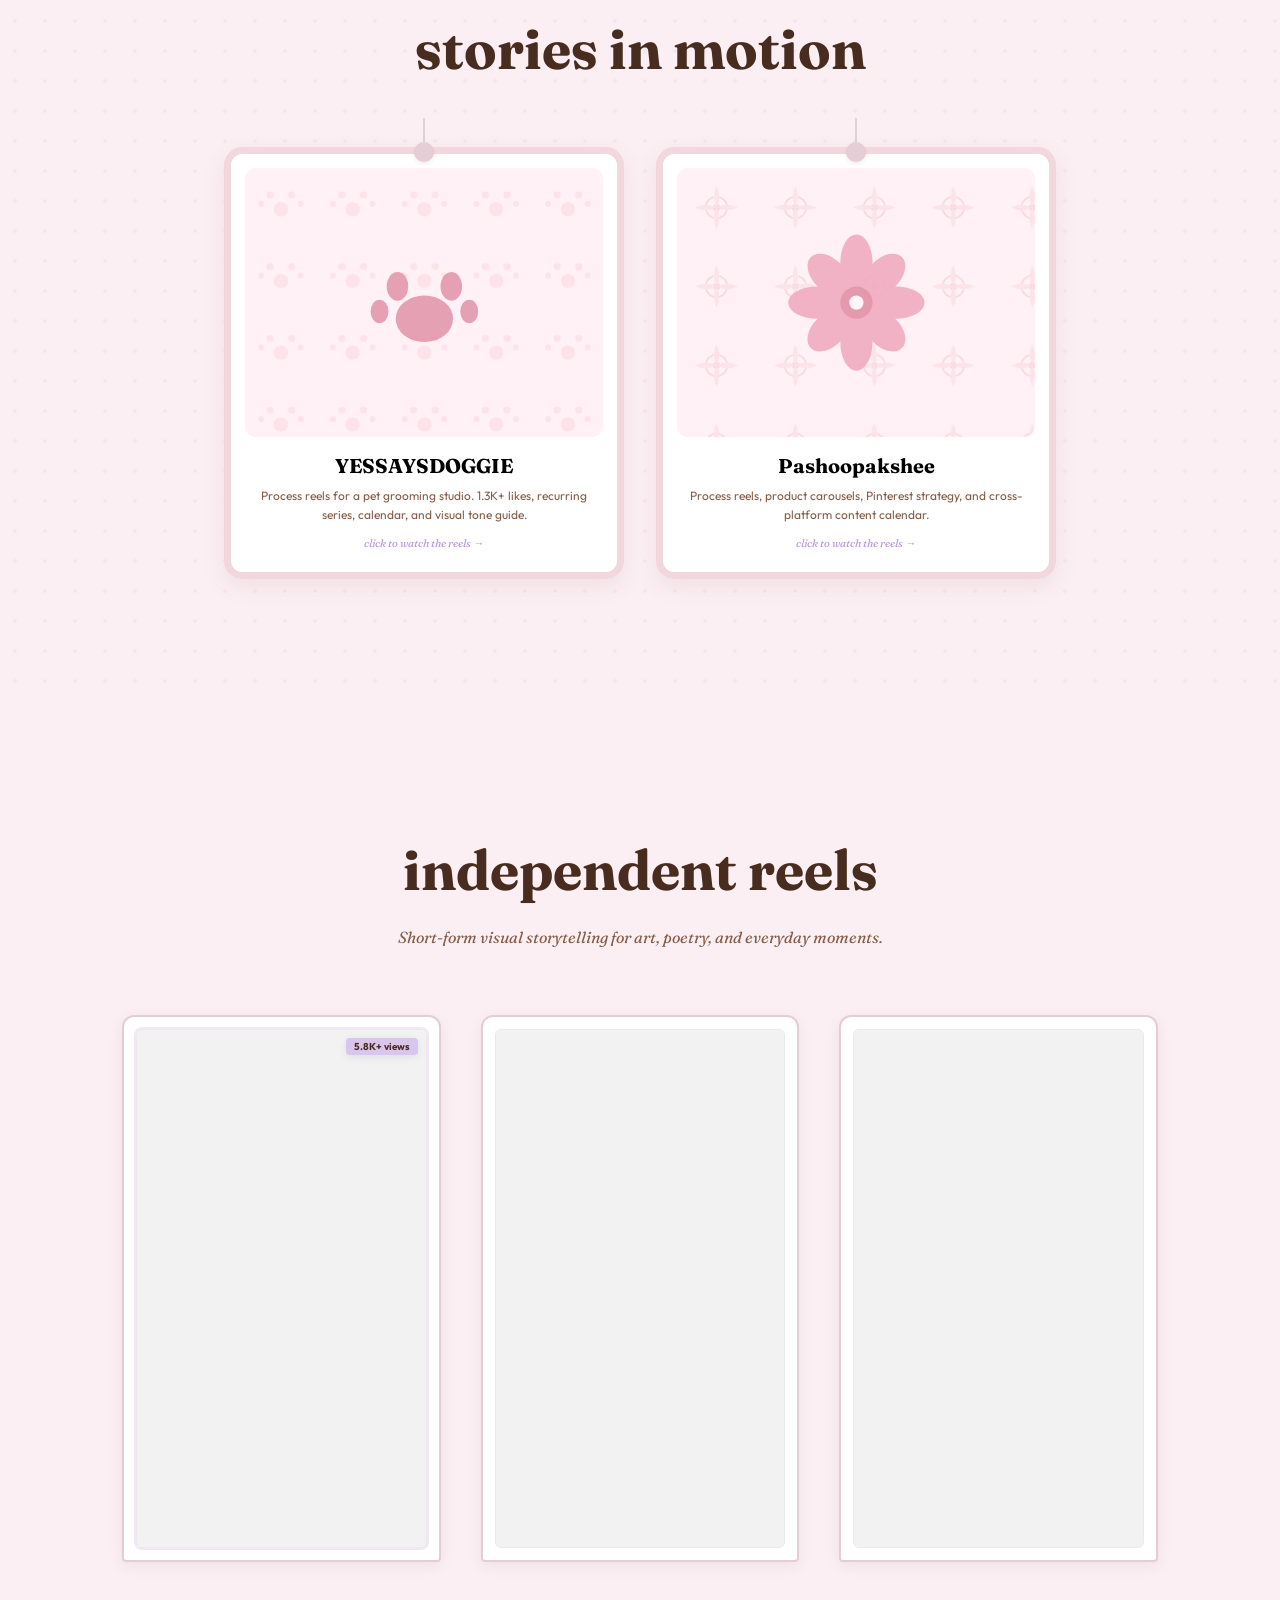
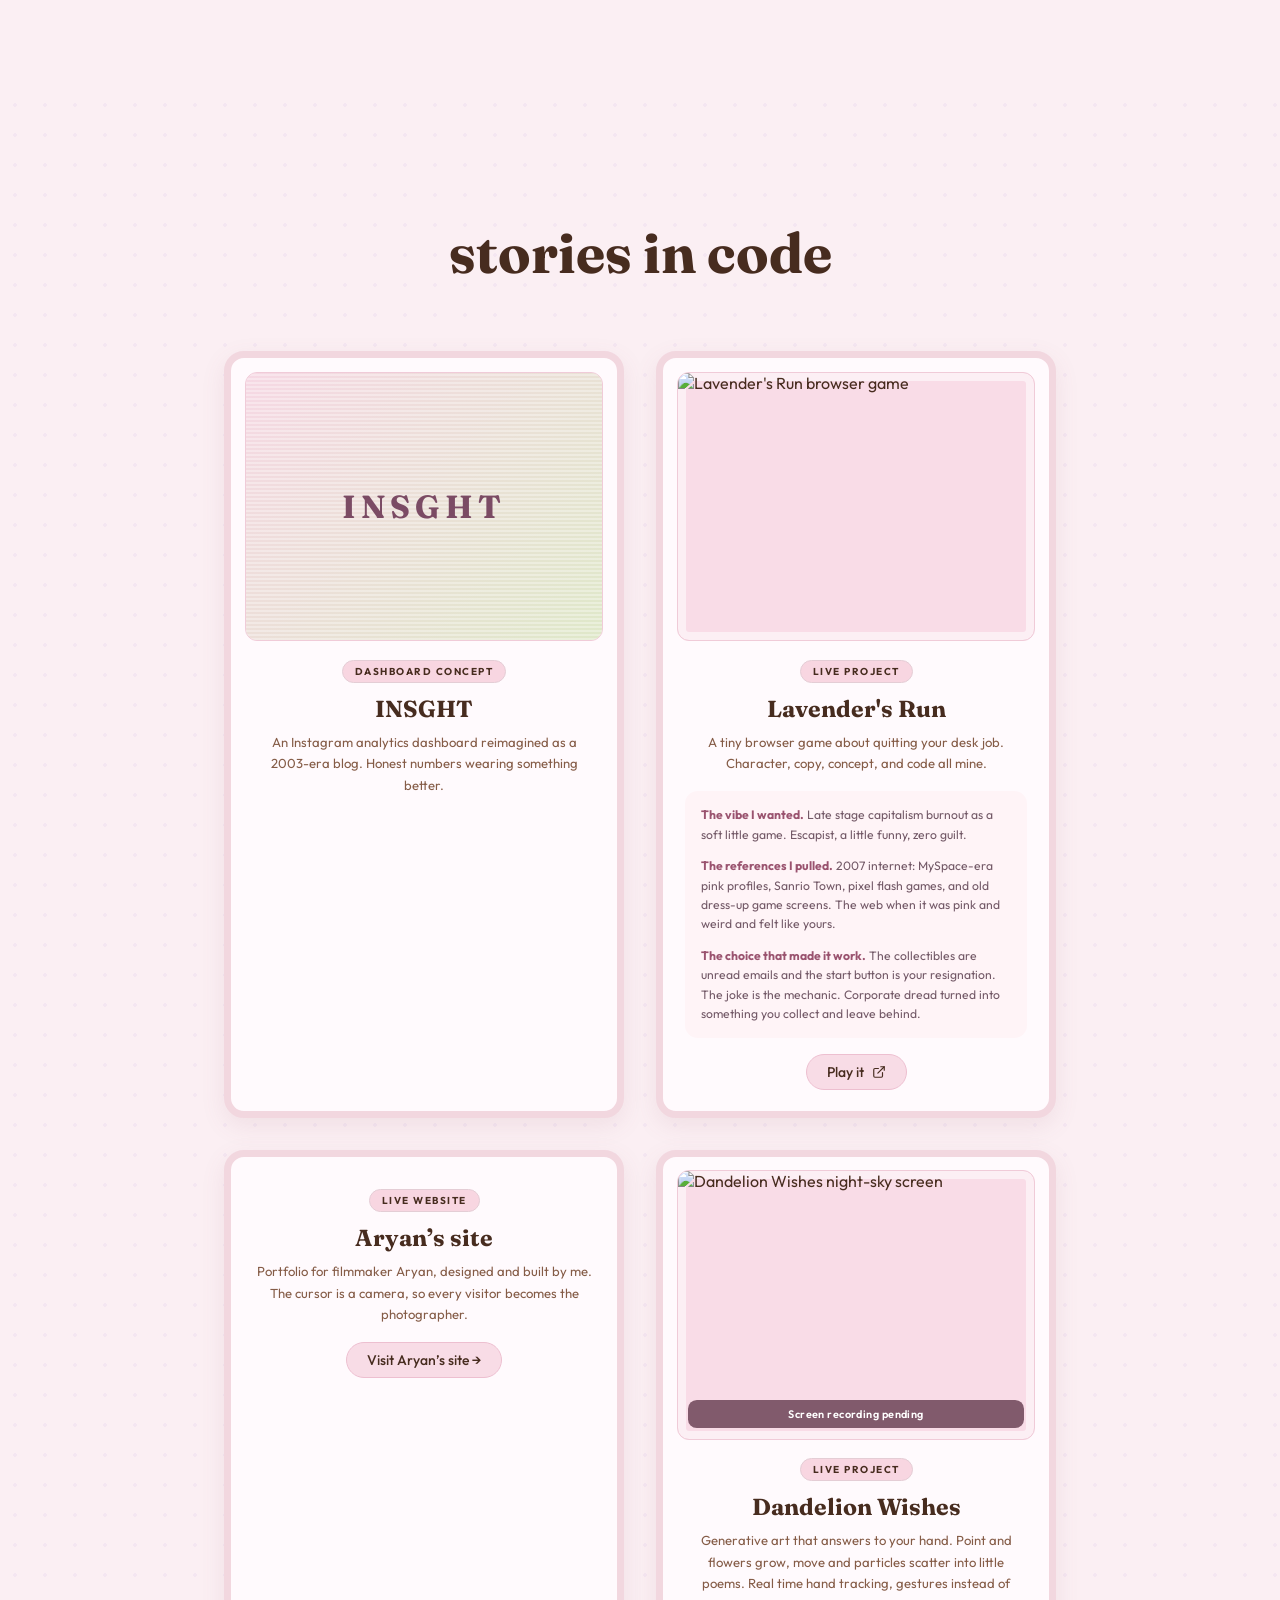
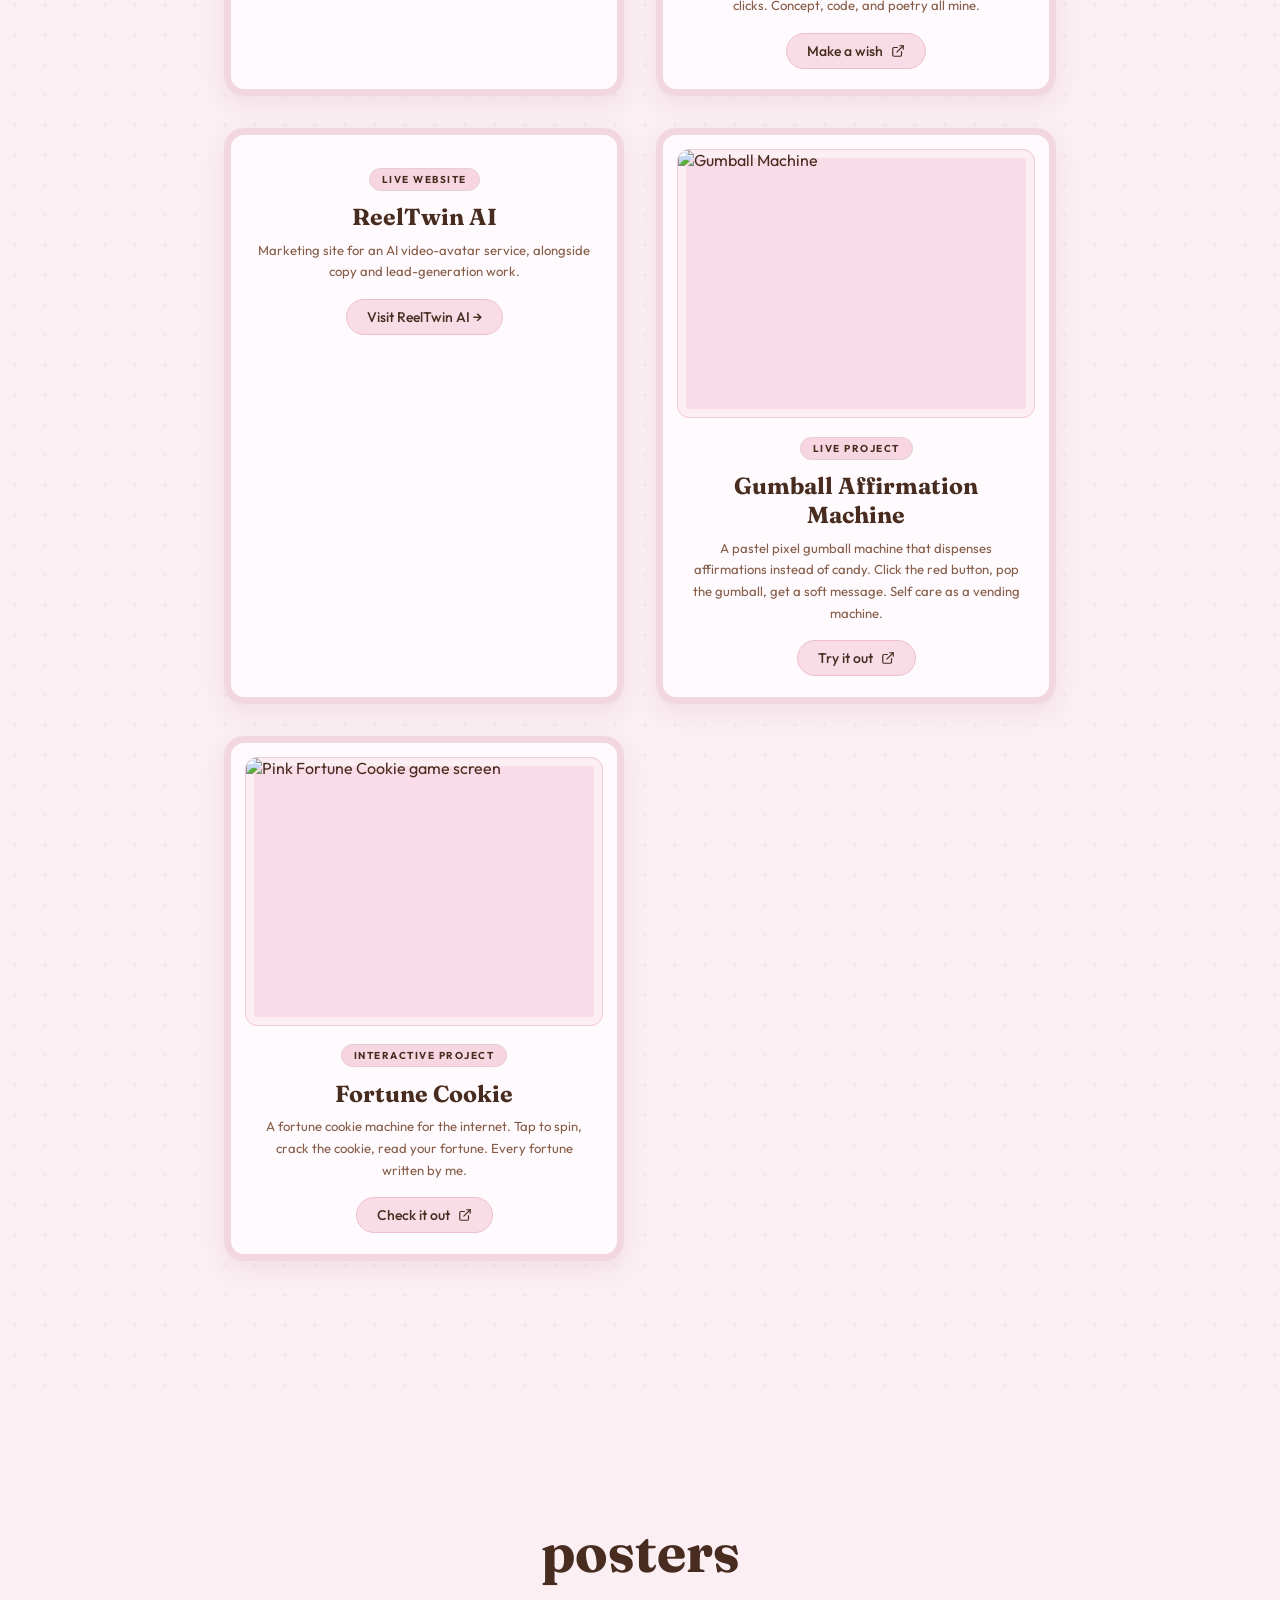
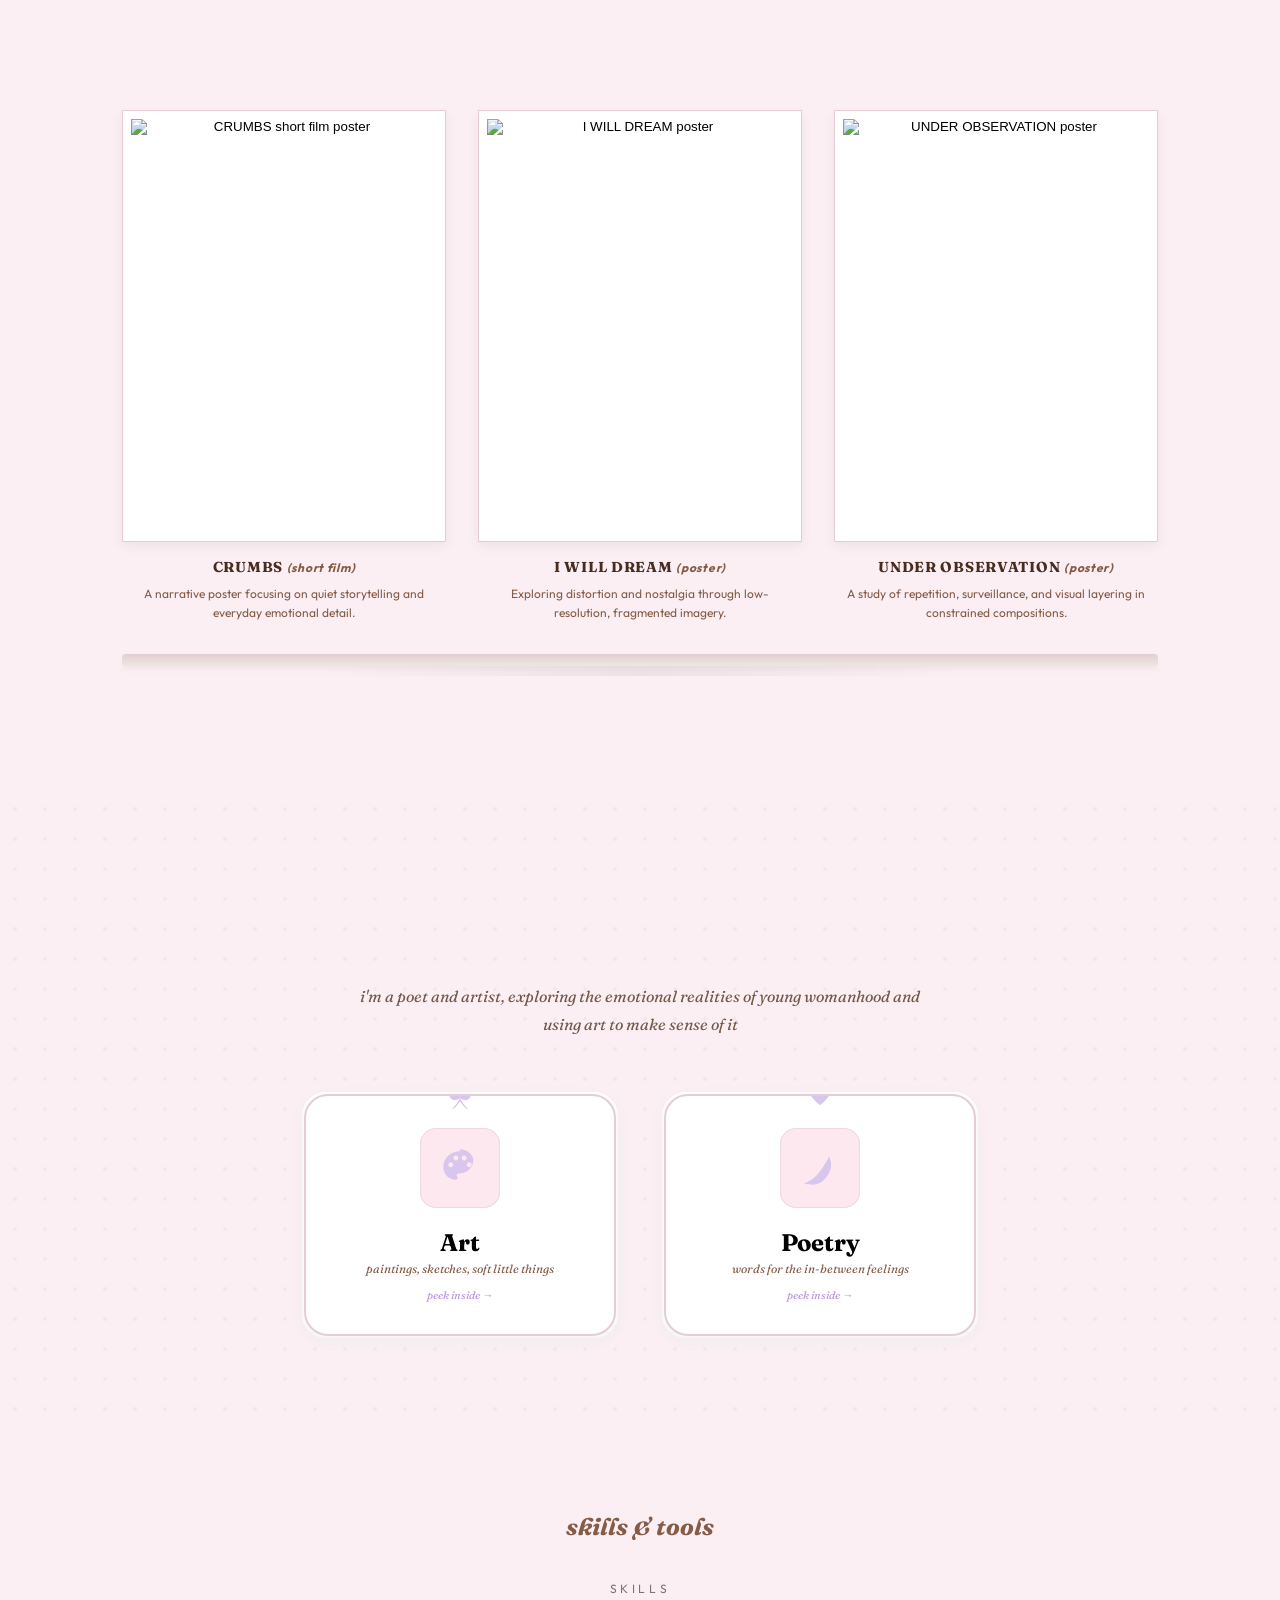
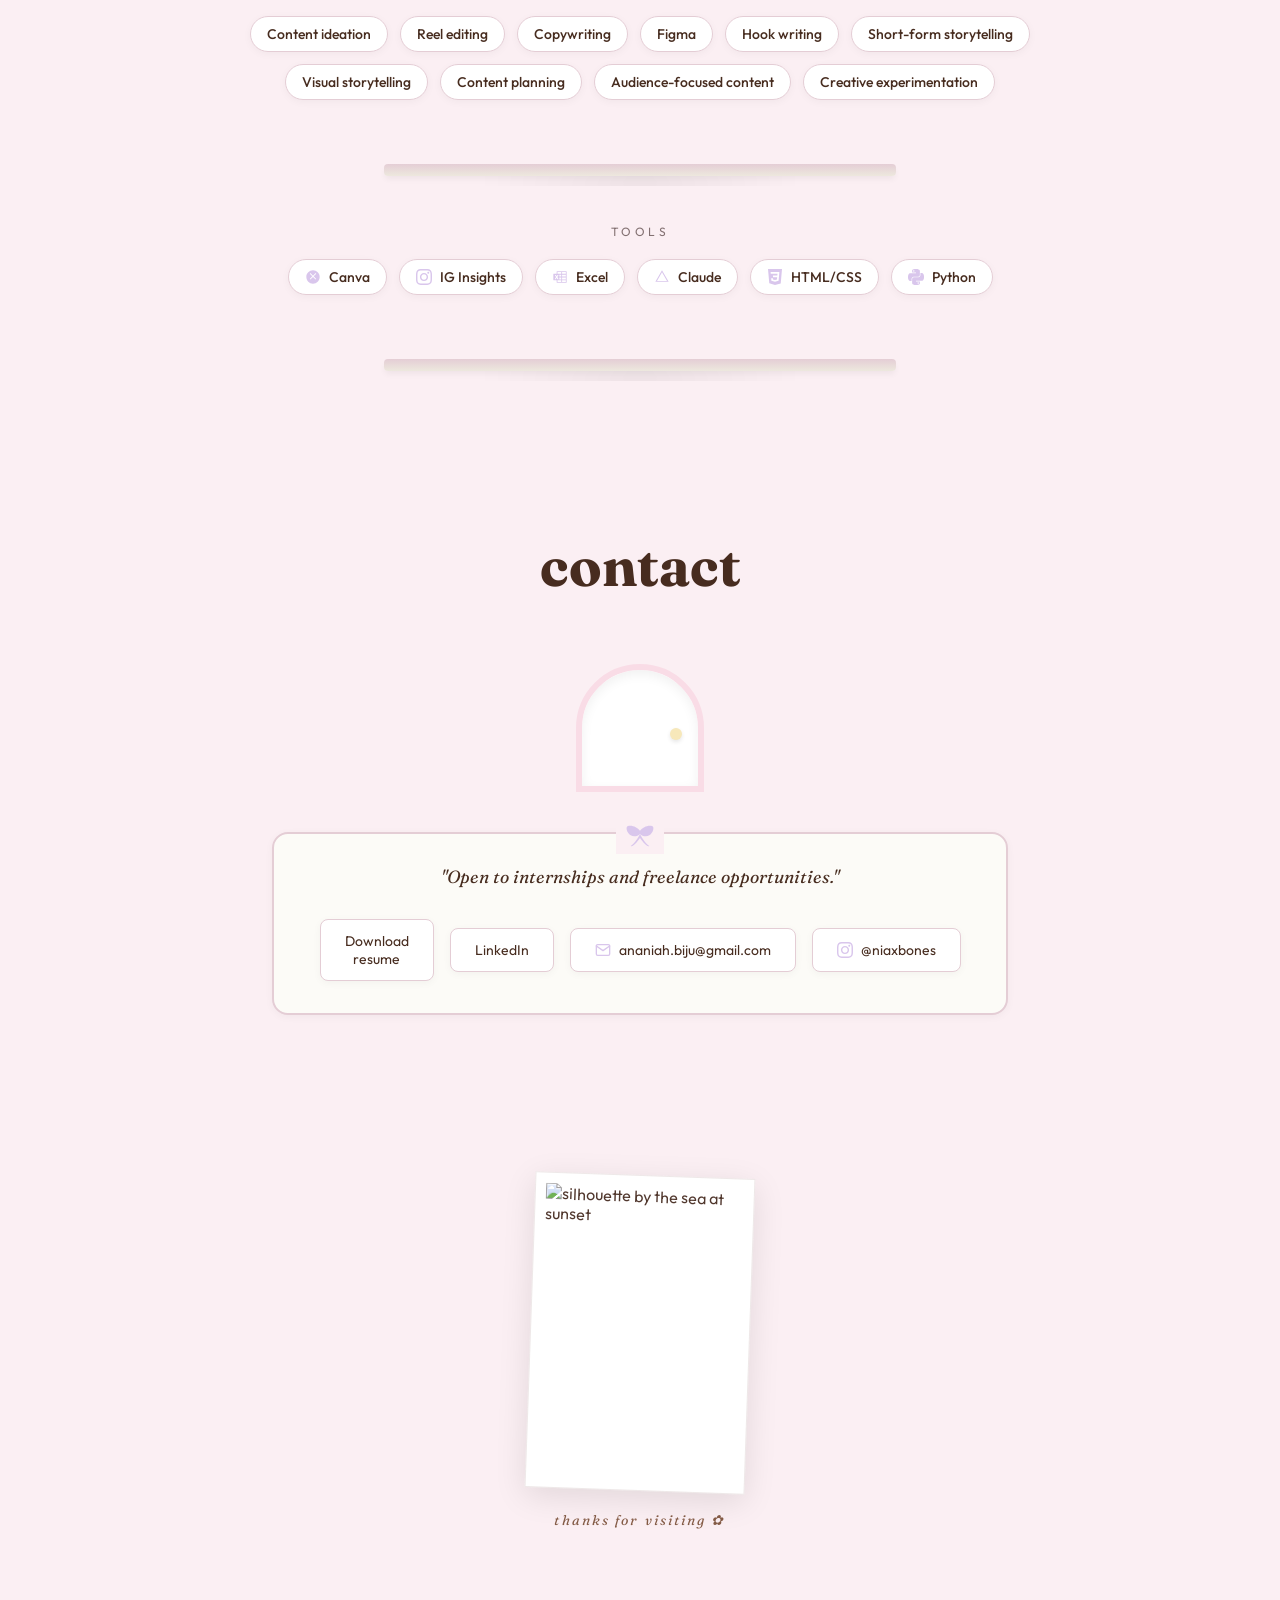
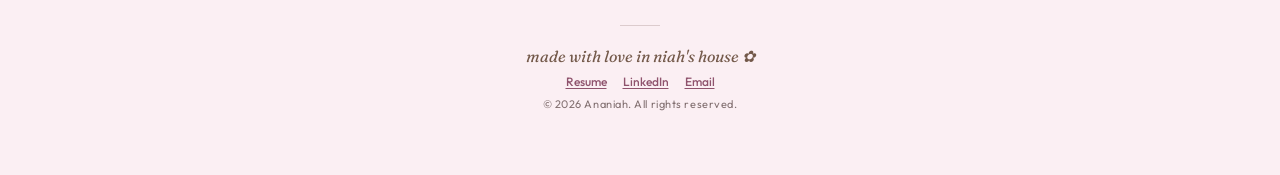
==== commit b6d86ba8: "Update fmt.Println message from 'Hello' to 'Goodbye'" ====
--- a/index.html
+++ b/index.html
@@ -44,8 +44,10 @@
   <div class="nav-inner">
     <button class="nav-btn active" data-target="welcome">Welcome</button>
     <button class="nav-btn" data-target="about">About</button>
-    <button class="nav-btn" data-target="work">Work</button>
-    <button class="nav-btn" data-target="projects">Projects</button>
+    <button class="nav-btn" data-target="spec-work">Brand stories</button>
+    <button class="nav-btn" data-target="reels">Stories in motion</button>
+    <button class="nav-btn" data-target="projects">Stories in code</button>
+    <button class="nav-btn" data-target="creative-work">Words</button>
     <button class="nav-btn" data-target="contact">Contact</button>
   </div>
 </nav>
@@ -72,11 +74,9 @@
           </svg>
         </span>
 
-        <h1 class="hero-title">
-          hi, welcome to niah's house
-          <span style="color:var(--primary); font-size:1.1rem;">✿</span>
-        </h1>
-        <p class="hero-subtitle">come in...</p>
+        <h1 class="hero-title">Ananiah <span style="color:var(--primary); font-size:1.1rem;">✿</span></h1>
+        <p class="hero-subtitle">Social media intern at Culture Careers · creative tech builder · art direction brain</p>
+        <p class="hero-subtitle">I tell stories, sometimes in captions, sometimes in code, sometimes in whole brand worlds.</p>
 
         <button class="btn-enter" onclick="smoothScrollTo('about')">
           <span style="position:relative;z-index:10;display:flex;align-items:center;gap:0.5rem;">
@@ -92,7 +92,7 @@
   </section>
 
   <!-- Rooms container -->
-  <div style="position:relative;z-index:10;width:100%;display:flex;flex-direction:column;align-items:center;">
+  <div class="rooms" style="position:relative;z-index:10;width:100%;display:flex;flex-direction:column;align-items:center;">
 
     <!-- 2. ABOUT -->
     <section id="about" class="wallpaper-bg" style="width:100%;padding:8rem 0;scroll-margin-top:2.5rem;">
@@ -177,10 +177,10 @@
       <div class="line"></div>
     </div>
 
-    <!-- 3. WORK / THINGS I'VE MADE -->
-    <section id="work" style="width:100%;padding:8rem 0;scroll-margin-top:2.5rem;">
+    <!-- 3. SPEC WORK -->
+    <section id="spec-work" style="width:100%;padding:8rem 0;scroll-margin-top:2.5rem;">
       <div class="section-inner">
-        <h2 class="section-title reveal">things i've made</h2>
+        <h2 class="section-title reveal">brand stories</h2>
         <p class="work-instagram-intro reveal">A series of short-form reels crafted to capture both art and poetry audiences, blending my visual artwork with a literary voice.</p>
 
         <div class="reels-grid">
@@ -246,23 +246,24 @@
           </div>
         </div>
 
-        <!-- Meocha / Strategy -->
+        <!-- Meowcha / Strategy -->
         <div class="strategy-section">
           <span class="strategy-label">"content strategy"</span>
 
           <div class="strategy-intro">
-            <h3><em>Meocha</em>, a cat café × matcha brand concept.</h3>
+            <div class="project-badge">Concept Brief</div>
+            <h3><em>Meowcha</em>, a cat café × matcha brand concept.</h3>
             <p>Built for Gen-Z and millennial city-dwellers who love slow mornings, soft aesthetics, and cat company. The visual identity and content calendar were designed to feel cozy, playful, and quietly indulgent. The kind of place you'd take yourself on a Sunday.</p>
           </div>
 
-          <div class="meocha-grid">
+          <div class="meowcha-grid">
             <div class="reveal">
-              <div class="wood-frame meocha-brand-frame" style="position:relative;">
+              <div class="wood-frame meowcha-brand-frame" style="position:relative;">
                 <div class="frame-nail"></div>
                 <div class="frame-nail-line"></div>
-                <img src="https://res.cloudinary.com/dg1zcff2r/image/upload/q_auto/f_auto/v1776886400/Gray_Green_Modern_Beauty_Studio_Skin_Care_Professional_Busines_1776792980213_ijnhex.png" alt="Meocha — cat × matcha cafe brand layout" loading="lazy" />
-              </div>
-              <p class="meocha-caption">Brand layout for Meocha (cat × matcha cafe)</p>
+                <img src="https://res.cloudinary.com/dg1zcff2r/image/upload/q_auto/f_auto/v1776886400/Gray_Green_Modern_Beauty_Studio_Skin_Care_Professional_Busines_1776792980213_ijnhex.png" alt="Meowcha — cat × matcha cafe brand layout" loading="lazy" />
+              </div>
+              <p class="meowcha-caption">Brand layout for Meowcha (cat × matcha cafe)</p>
             </div>
             <div class="reveal reveal-delay-1">
               <div class="calendar-frame">
@@ -270,18 +271,18 @@
                   <span class="dot-red"></span>
                   <span class="dot-yellow"></span>
                   <span class="dot-green"></span>
-                  <span class="calendar-filename">meocha_content_calendar.xlsx</span>
+                  <span class="calendar-filename">meowcha_content_calendar.xlsx</span>
                 </div>
-                <img src="https://res.cloudinary.com/dg1zcff2r/image/upload/q_auto/f_auto/v1776933655/image_1776793036583_nvqw7y.png" alt="Two-week content calendar for Meocha" loading="lazy" />
-              </div>
-              <p class="meocha-caption">Two-week content calendar mapped to the brand's tone &amp; visuals</p>
-            </div>
-          </div>
-
-          <!-- Meocha strategy link -->
+                <img src="https://res.cloudinary.com/dg1zcff2r/image/upload/q_auto/f_auto/v1776933655/image_1776793036583_nvqw7y.png" alt="Two-week content calendar for Meowcha" loading="lazy" />
+              </div>
+              <p class="meowcha-caption">Two-week content calendar mapped to the brand's tone &amp; visuals</p>
+            </div>
+          </div>
+
+          <!-- Meowcha strategy link -->
           <div class="reveal" style="margin-top:2rem;text-align:center;">
             <a href="meowcha-brief.html" target="_blank" rel="noopener noreferrer" class="project-link" style="display:inline-flex;align-items:center;gap:0.5rem;font-size:0.85rem;padding:0.6rem 1.2rem;border-radius:2rem;background:var(--primary, #f4b8d0);text-decoration:none;">
-              how Meocha was made
+              how Meowcha was made
               <svg width="13" height="13" viewBox="0 0 24 24" fill="none" stroke="currentColor" stroke-width="2" stroke-linecap="round" stroke-linejoin="round">
                 <path d="M18 13v6a2 2 0 01-2 2H5a2 2 0 01-2-2V8a2 2 0 012-2h6"/>
                 <polyline points="15,3 21,3 21,9"/>
@@ -289,6 +290,45 @@
               </svg>
             </a>
           </div>
+
+          <article class="spec-work-card reveal" style="margin-top:3rem;">
+            <div class="spec-work-cover meowcha-cover">
+              <span>Cat café × matcha</span>
+              <i class="cover-motif" aria-hidden="true">🐾</i>
+              <strong>Meowcha</strong>
+              <small>Brand and content strategy</small>
+            </div>
+            <div class="spec-work-copy">
+              <div class="project-badge">Concept Brief</div>
+              <h3>Meowcha</h3>
+              <p>A cat café and matcha ordering concept for people drawn to slow mornings, soft aesthetics, and a little play. I shaped the visual identity, ordering flow, and a two-week content calendar around that world.</p>
+              <a href="meowcha-brief.html" target="_blank" rel="noopener noreferrer" class="project-link">View case study →</a>
+            </div>
+          </article>
+
+          <article class="spec-work-card reveal" style="margin-top:3rem;">
+            <div class="spec-work-cover bonkers-cover">
+              <span>Bonkers Corner</span>
+              <i class="cover-motif" aria-hidden="true">🧸</i>
+              <strong>Play<br>Again</strong>
+              <small>Campaign strategy</small>
+            </div>
+            <div class="spec-work-copy">
+              <div class="project-badge">Concept Campaign</div>
+              <h3>Bonkers Corner: Play Again</h3>
+              <p>A speculative 12-month cultural platform built around one insight: India&apos;s burnout generation does not miss childhood so much as the permission to play. The campaign brings together teaser storytelling, a play-personality quiz, pop-ups for grown-ups, collectible drops, and recurring Play Nights.</p>
+              <p class="project-badge">Concept Campaign</p>
+            </div>
+          </article>
+
+          <article class="spec-work-card reveal" style="margin-top:3rem;">
+            <div class="spec-work-cover bonkers-cover"><span>Culture Careers</span><i class="cover-motif" aria-hidden="true">✿</i><strong>Social<br>Media</strong><small>Internship</small></div>
+            <div class="spec-work-copy">
+              <div class="project-badge">Experience</div>
+              <h3>Culture Careers</h3>
+              <p>Social media internship at Culture Careers.</p>
+            </div>
+          </article>
         </div>
       </div>
     </section>
@@ -303,11 +343,11 @@
     <!-- 4. BRAND WORK -->
     <section id="brand-work" class="wallpaper-bg" style="width:100%;padding:8rem 0;">
       <div class="section-inner">
-        <h2 class="section-title reveal">brand work</h2>
+        <h2 class="section-title reveal">stories in motion</h2>
 
         <div class="brand-cards">
           <!-- Pet Grooming -->
-          <button class="brand-card-btn reveal" onclick="openReelsModal('Pet Grooming', 'petgrooming')">
+          <button class="brand-card-btn reveal" onclick="openReelsModal('YESSAYSDOGGIE', 'petgrooming')">
             <div class="wood-frame brand-card-inner" style="position:relative;">
               <div class="frame-nail"></div>
               <div class="frame-nail-line"></div>
@@ -335,15 +375,15 @@
                 </svg>
               </div>
               <div style="text-align:center;padding:0 0.5rem 0.5rem;">
-                <h3 class="brand-card-title">Pet Grooming</h3>
-                <p class="brand-card-desc">Content focusing on trust, care, and clean visuals.</p>
+                <h3 class="brand-card-title">YESSAYSDOGGIE</h3>
+                <p class="brand-card-desc">Process reels for a pet grooming studio. 1.3K+ likes, recurring series, calendar, and visual tone guide.</p>
                 <p class="brand-card-cta">click to watch the reels →</p>
               </div>
             </div>
           </button>
 
           <!-- Handicrafts -->
-          <button class="brand-card-btn reveal reveal-delay-1" onclick="openReelsModal('Handicrafts', 'handicrafts')">
+          <button class="brand-card-btn reveal reveal-delay-1" onclick="openReelsModal('Pashoopakshee', 'handicrafts')">
             <div class="wood-frame brand-card-inner" style="position:relative;">
               <div class="frame-nail"></div>
               <div class="frame-nail-line"></div>
@@ -379,12 +419,62 @@
                 </svg>
               </div>
               <div style="text-align:center;padding:0 0.5rem 0.5rem;">
-                <h3 class="brand-card-title">Handicrafts</h3>
-                <p class="brand-card-desc">Aesthetic storytelling and product-focused visuals.</p>
+                <h3 class="brand-card-title">Pashoopakshee</h3>
+                <p class="brand-card-desc">Process reels, product carousels, Pinterest strategy, and cross-platform content calendar.</p>
                 <p class="brand-card-cta">click to watch the reels →</p>
               </div>
             </div>
           </button>
+
+          <!-- ReelTwin AI -->
+          <a class="brand-card-btn brand-card-link reveal reveal-delay-2" href="https://reeltwin-ai.netlify.app/" target="_blank" rel="noopener noreferrer">
+            <div class="wood-frame brand-card-inner" style="position:relative;">
+              <div class="frame-nail"></div>
+              <div class="frame-nail-line"></div>
+              <div class="brand-pattern brand-pattern-reeltwin">
+                <span>AI VIDEO AVATARS</span>
+                <svg class="brand-front-icon ai-icon" viewBox="0 0 120 120" aria-hidden="true">
+                  <g fill="none" stroke="currentColor" stroke-width="5" stroke-linecap="round" stroke-linejoin="round">
+                    <path d="M60 19v13M39 25l8 12M81 25l-8 12M27 40l13 7M93 40l-13 7M22 60h15M98 60H83M27 80l13-7M93 80l-13-7M39 95l8-12M81 95l-8-12M60 101V88" />
+                    <path d="M42 38c-12 8-16 22-10 34 4 9 12 15 21 17M78 38c12 8 16 22 10 34-4 9-12 15-21 17M43 43c-7 7-8 19-2 28M77 43c7 7 8 19 2 28" />
+                    <circle cx="60" cy="60" r="22" fill="rgba(255,255,255,0.55)" />
+                  </g>
+                  <text x="60" y="68" text-anchor="middle">AI</text>
+                </svg>
+                <small>marketing · automation · web</small>
+              </div>
+              <div class="brand-card-copy">
+                <h3 class="brand-card-title">ReelTwin AI</h3>
+                <p class="brand-card-desc">Previous work building the marketing layer, website, and n8n lead-operations systems for an AI video-avatar offer.</p>
+                <p class="brand-card-cta">view website →</p>
+              </div>
+            </div>
+          </a>
+
+          <!-- Aryan V.S Films -->
+          <a class="brand-card-btn brand-card-link reveal reveal-delay-3" href="https://aryanvs001-svg.github.io/Aryan/" target="_blank" rel="noopener noreferrer">
+            <div class="wood-frame brand-card-inner" style="position:relative;">
+              <div class="frame-nail"></div>
+              <div class="frame-nail-line"></div>
+              <div class="brand-pattern brand-pattern-aryan">
+                <span>FILMS</span>
+                <svg class="brand-front-icon film-icon" viewBox="0 0 120 120" aria-hidden="true">
+                  <g fill="currentColor">
+                    <circle cx="42" cy="35" r="16" /><circle cx="78" cy="35" r="16" />
+                    <path d="M28 53h55c6 0 10 4 10 10v29c0 6-4 10-10 10H28c-6 0-10-4-10-10V63c0-6 4-10 10-10Zm70 13 17-10c4-2 7 1 7 5v31c0 4-3 7-7 5L98 87V66Z" />
+                    <path d="M42 102h10l-7 13h-9l6-13Zm26 0h10l7 13h-9l-8-13Z" />
+                  </g>
+                  <path d="m55 67 20 12-20 12V67Z" fill="#fff7f9" />
+                </svg>
+                <small>Bengaluru</small>
+              </div>
+              <div class="brand-card-copy">
+                <h3 class="brand-card-title">Aryan V.S Films</h3>
+                <p class="brand-card-desc">Portfolio for filmmaker Aryan, designed and built by me. The cursor is a camera, so every visitor becomes the photographer.</p>
+                <p class="brand-card-cta">visit website →</p>
+              </div>
+            </div>
+          </a>
         </div>
       </div>
     </section>
@@ -392,7 +482,7 @@
     <!-- 5. CREATIVE WORK -->
     <section id="creative-work" style="width:100%;padding:8rem 0;">
       <div class="section-inner">
-        <h2 class="section-title reveal">creative work</h2>
+        <h2 class="section-title reveal">posters</h2>
         <p class="creative-intro reveal">
           A collection of visual work exploring layout, typography, and aesthetic storytelling.
         </p>
@@ -436,18 +526,23 @@
     <!-- 6. PROJECTS -->
     <section id="projects" class="wallpaper-bg" style="width:100%;padding:8rem 0;scroll-margin-top:2.5rem;">
       <div class="section-inner">
-        <h2 class="section-title reveal">projects</h2>
-
-        <div style="margin-top:4rem;">
+        <h2 class="section-title reveal">stories in code</h2>
+
+        <div class="projects-grid" style="margin-top:4rem;">
           <!-- Lavender's Run -->
-          <div class="project-card reveal">
+          <div class="project-card soft-project-card reveal project-lavender">
             <div class="project-img-wrap">
               <img src="https://res.cloudinary.com/dg1zcff2r/image/upload/q_auto/f_auto/v1780392215/ChatGPT_Image_Jun_2_2026_02_47_28_PM_dom9pv.png" alt="Lavender's Run browser game" loading="lazy" style="width:100%;height:100%;object-fit:cover;" />
             </div>
             <div class="project-content">
               <div class="project-badge">Live Project</div>
               <h3 class="project-title">Lavender's Run</h3>
-              <p class="project-desc">A Pac-Man riff about burnout — escape before Monday. The collectibles are unread emails, the start button is your resignation. Character, copy, concept, and code all mine.</p>
+              <p class="project-desc">A tiny browser game about quitting your desk job. Character, copy, concept, and code all mine.</p>
+              <div class="case-study-notes">
+                <p><strong>The vibe I wanted.</strong> Late stage capitalism burnout as a soft little game. Escapist, a little funny, zero guilt.</p>
+                <p><strong>The references I pulled.</strong> 2007 internet: MySpace-era pink profiles, Sanrio Town, pixel flash games, and old dress-up game screens. The web when it was pink and weird and felt like yours.</p>
+                <p><strong>The choice that made it work.</strong> The collectibles are unread emails and the start button is your resignation. The joke is the mechanic. Corporate dread turned into something you collect and leave behind.</p>
+              </div>
               <a href="https://nianiaxj.github.io/lavender-runs/" target="_blank" rel="noopener noreferrer" class="project-link">
                 Play it
                 <svg width="14" height="14" viewBox="0 0 24 24" fill="none" stroke="currentColor" stroke-width="2" stroke-linecap="round" stroke-linejoin="round">
@@ -460,14 +555,14 @@
           </div>
 
           <!-- Gumball Machine -->
-          <div class="project-card reveal reveal-delay-1" style="margin-top:2rem;">
+          <div class="project-card soft-project-card reveal reveal-delay-1" style="margin-top:2rem;">
             <div class="project-img-wrap">
               <img src="https://res.cloudinary.com/dg1zcff2r/image/upload/q_auto/f_auto/v1776934248/gumball_jywn8r.png" alt="Gumball Machine" loading="lazy" />
             </div>
             <div class="project-content">
               <div class="project-badge">Live Project</div>
               <h3 class="project-title">Gumball Affirmation Machine</h3>
-              <p class="project-desc">An interactive web-based project where users receive random affirmations through a playful gumball machine experience.</p>
+              <p class="project-desc">A pastel pixel gumball machine that dispenses affirmations instead of candy. Click the red button, pop the gumball, get a soft message. Self care as a vending machine.</p>
               <a href="https://nianiaxj.github.io/Gumball-Affirmations/" target="_blank" rel="noopener noreferrer" class="project-link">
                 Try it out
                 <svg width="14" height="14" viewBox="0 0 24 24" fill="none" stroke="currentColor" stroke-width="2" stroke-linecap="round" stroke-linejoin="round">
@@ -479,17 +574,15 @@
             </div>
           </div>
 
-          <!-- INSGHT -->
-          <div class="project-card reveal reveal-delay-2" style="margin-top:2rem;">
-            <div class="project-img-wrap">
-              <img src="https://res.cloudinary.com/dg1zcff2r/image/upload/q_auto/f_auto/v1780418090/ChatGPT_Image_Jun_2_2026_10_03_21_PM_n3s6ja.png" alt="INSGHT dashboard" loading="lazy" style="width:100%;height:100%;object-fit:cover;" />
-            </div>
+          <!-- Fortune Cookie -->
+          <div class="project-card soft-project-card reveal reveal-delay-2" style="margin-top:2rem;">
+            <div class="project-img-wrap project-image-art"><img src="assets/fortune-cookie.png" alt="Pink Fortune Cookie game screen" loading="lazy" /></div>
             <div class="project-content">
-              <div class="project-badge">Live Project</div>
-              <h3 class="project-title">INSGHT — Social Telemetry</h3>
-              <p class="project-desc">An Instagram analytics dashboard reimagined as a 2003-era blog interface. Pink on dark, monospaced type, and honest numbers wearing something better.</p>
-              <a href="https://insght-app.vercel.app/" target="_blank" rel="noopener noreferrer" class="project-link">
-                View dashboard
+              <div class="project-badge">Interactive Project</div>
+              <h3 class="project-title">Fortune Cookie</h3>
+              <p class="project-desc">A fortune cookie machine for the internet. Tap to spin, crack the cookie, read your fortune. Every fortune written by me.</p>
+              <a href="https://github.com/nianiaxj/Fortune-Cookie" target="_blank" rel="noopener noreferrer" class="project-link">
+                Check it out
                 <svg width="14" height="14" viewBox="0 0 24 24" fill="none" stroke="currentColor" stroke-width="2" stroke-linecap="round" stroke-linejoin="round">
                   <path d="M18 13v6a2 2 0 01-2 2H5a2 2 0 01-2-2V8a2 2 0 012-2h6"/>
                   <polyline points="15,3 21,3 21,9"/>
@@ -499,12 +592,52 @@
             </div>
           </div>
 
-          <!-- Future concept -->
-          <div class="project-future reveal reveal-delay-1" style="margin-top:2rem;">
-            <div class="future-label">Future Lab</div>
-            <h4>Gamified Claw Machine</h4>
-            <p>A conceptual interactive experience for rewards and discounts.</p>
-          </div>
+          <!-- Dandelion Wishes -->
+          <div class="project-card soft-project-card reveal project-dandelion" style="margin-top:2rem;">
+            <div class="project-img-wrap project-image-art recording-pending"><img src="assets/dandelion-wishes.png" alt="Dandelion Wishes night-sky screen" loading="lazy" /><span>Screen recording pending</span></div>
+            <div class="project-content">
+              <div class="project-badge">Live Project</div>
+              <h3 class="project-title">Dandelion Wishes</h3>
+              <p class="project-desc">Generative art that answers to your hand. Point and flowers grow, move and particles scatter into little poems. Real time hand tracking, gestures instead of clicks. Concept, code, and poetry all mine.</p>
+              <a href="https://nianiaxj.github.io/Dandelion-Wishes/" target="_blank" rel="noopener noreferrer" class="project-link">
+                Make a wish
+                <svg width="14" height="14" viewBox="0 0 24 24" fill="none" stroke="currentColor" stroke-width="2" stroke-linecap="round" stroke-linejoin="round">
+                  <path d="M18 13v6a2 2 0 01-2 2H5a2 2 0 01-2-2V8a2 2 0 012-2h6"/>
+                  <polyline points="15,3 21,3 21,9"/>
+                  <line x1="10" y1="14" x2="21" y2="3"/>
+                </svg>
+              </a>
+            </div>
+          </div>
+
+          <!-- INSGHT -->
+          <article class="project-card soft-project-card reveal reveal-delay-3 project-insght">
+            <div class="project-img-wrap project-image-art" aria-hidden="true"><div class="insght-cover">INSGHT</div></div>
+            <div class="project-content">
+              <div class="project-badge">Dashboard Concept</div>
+              <h3 class="project-title">INSGHT</h3>
+              <p class="project-desc">An Instagram analytics dashboard reimagined as a 2003-era blog. Honest numbers wearing something better.</p>
+            </div>
+          </article>
+
+          <article class="project-card soft-project-card reveal project-aryan">
+            <div class="project-content">
+              <div class="project-badge">Live Website</div>
+              <h3 class="project-title">Aryan’s site</h3>
+              <p class="project-desc">Portfolio for filmmaker Aryan, designed and built by me. The cursor is a camera, so every visitor becomes the photographer.</p>
+              <a href="https://aryanvs001-svg.github.io/Aryan/" target="_blank" rel="noopener noreferrer" class="project-link">Visit Aryan’s site →</a>
+            </div>
+          </article>
+
+          <article class="project-card soft-project-card reveal project-reeltwin">
+            <div class="project-content">
+              <div class="project-badge">Live Website</div>
+              <h3 class="project-title">ReelTwin AI</h3>
+              <p class="project-desc">Marketing site for an AI video-avatar service, alongside copy and lead-generation work.</p>
+              <a href="https://reeltwin-ai.netlify.app/" target="_blank" rel="noopener noreferrer" class="project-link">Visit ReelTwin AI →</a>
+            </div>
+          </article>
+
         </div>
       </div>
     </section>
@@ -517,6 +650,9 @@
         <p class="skills-category-label">skills</p>
         <div class="pills-row">
           <div class="skill-pill">Content ideation</div>
+          <div class="skill-pill">Reel editing</div>
+          <div class="skill-pill">Copywriting</div>
+          <div class="skill-pill">Figma</div>
           <div class="skill-pill">Hook writing</div>
           <div class="skill-pill">Short-form storytelling</div>
           <div class="skill-pill">Visual storytelling</div>
@@ -538,7 +674,7 @@
             <span class="pill-icon">
               <svg width="16" height="16" viewBox="0 0 24 24" fill="currentColor"><path d="M12 2.163c3.204 0 3.584.012 4.85.07 3.252.148 4.771 1.691 4.919 4.919.058 1.265.069 1.645.069 4.849 0 3.205-.012 3.584-.069 4.849-.149 3.225-1.664 4.771-4.919 4.919-1.266.058-1.644.07-4.85.07-3.204 0-3.584-.012-4.849-.07-3.26-.149-4.771-1.699-4.919-4.92-.058-1.265-.07-1.644-.07-4.849 0-3.204.013-3.583.07-4.849.149-3.227 1.664-4.771 4.919-4.919 1.266-.057 1.645-.069 4.849-.069zm0-2.163c-3.259 0-3.667.014-4.947.072-4.358.2-6.78 2.618-6.98 6.98-.059 1.281-.073 1.689-.073 4.948 0 3.259.014 3.668.072 4.948.2 4.358 2.618 6.78 6.98 6.98 1.281.058 1.689.072 4.948.072 3.259 0 3.668-.014 4.948-.072 4.354-.2 6.782-2.618 6.979-6.98.059-1.28.073-1.689.073-4.948 0-3.259-.014-3.667-.072-4.947-.196-4.354-2.617-6.78-6.979-6.98-1.281-.059-1.69-.073-4.949-.073zm0 5.838c-3.403 0-6.162 2.759-6.162 6.162s2.759 6.163 6.162 6.163 6.162-2.759 6.162-6.163c0-3.403-2.759-6.162-6.162-6.162zm0 10.162c-2.209 0-4-1.79-4-4 0-2.209 1.791-4 4-4s4 1.791 4 4c0 2.21-1.791 4-4 4zm6.406-11.845c-.796 0-1.441.645-1.441 1.44s.645 1.44 1.441 1.44c.795 0 1.439-.645 1.439-1.44s-.644-1.44-1.439-1.44z"/></svg>
             </span>
-            Instagram
+            IG Insights
           </div>
           <div class="skill-pill">
             <span class="pill-icon">
@@ -569,10 +705,34 @@
       </div>
     </section>
 
-    <!-- 8. ART & WRITING -->
+    <!-- 8. REELS -->
+    <section id="reels" style="width:100%;padding:8rem 0;scroll-margin-top:2.5rem;">
+      <div class="section-inner">
+        <h2 class="section-title reveal">independent reels</h2>
+        <p class="work-instagram-intro reveal">Short-form visual storytelling for art, poetry, and everyday moments.</p>
+        <div class="reels-grid">
+          <div class="reel-window reveal">
+            <div class="reel-frame">
+              <div class="reel-video-wrap highlight">
+                <div class="reel-video-inner"><video autoplay loop muted playsinline preload="metadata"><source src="https://res.cloudinary.com/dg1zcff2r/video/upload/q_auto/f_auto/v1776881506/WhatsApp_Video_2026-04-17_at_20.58.02_1776792346510_bowv03.mp4" type="video/mp4" /></video></div>
+                <div class="reel-badge">5.8K+ views</div>
+              </div>
+            </div>
+          </div>
+          <div class="reel-window reveal reveal-delay-1">
+            <div class="reel-frame"><div class="reel-video-wrap"><div class="reel-video-inner"><video autoplay loop muted playsinline preload="metadata"><source src="https://res.cloudinary.com/dg1zcff2r/video/upload/q_auto/f_auto/v1776881507/WhatsApp_Video_2026-04-17_at_20.58.06_1776792346510_w3ees8.mp4" type="video/mp4" /></video></div></div></div>
+          </div>
+          <div class="reel-window reveal reveal-delay-2">
+            <div class="reel-frame"><div class="reel-video-wrap"><div class="reel-video-inner"><video autoplay loop muted playsinline preload="metadata"><source src="https://res.cloudinary.com/dg1zcff2r/video/upload/q_auto/f_auto/WhatsApp_Video_2026-04-17_at_20.58.10_1776792346510_lh4hse.mp4" type="video/mp4" /></video></div></div></div>
+          </div>
+        </div>
+      </div>
+    </section>
+
+    <!-- 9. ART & WRITING -->
     <section id="art-writing" class="wallpaper-bg" style="width:100%;padding:6rem 0;scroll-margin-top:2.5rem;">
       <div class="section-inner" style="text-align:center;">
-        <h2 class="section-title reveal">art &amp; writing ✿</h2>
+        <h2 class="section-title reveal">words</h2>
         <p class="art-intro">
           i'm a poet and artist, exploring the emotional realities of young womanhood and using art to make sense of it
         </p>
@@ -638,6 +798,8 @@
             </div>
             <p class="contact-quote">"Open to internships and freelance opportunities."</p>
             <div class="contact-links">
+              <a href="assets/niah_resume_v3.pdf" download class="contact-link">Download resume</a>
+              <a href="https://www.linkedin.com/in/ananiah-jacob-39a97426a" target="_blank" rel="noopener noreferrer" class="contact-link">LinkedIn</a>
               <a href="mailto:ananiah.biju@gmail.com" class="contact-link">
                 <svg viewBox="0 0 24 24" fill="none" stroke="currentColor" stroke-width="2" stroke-linecap="round" stroke-linejoin="round">
                   <path d="M4 4h16c1.1 0 2 .9 2 2v12c0 1.1-.9 2-2 2H4c-1.1 0-2-.9-2-2V6c0-1.1.9-2 2-2z"/>
@@ -672,6 +834,11 @@
     <footer>
       <div class="footer-line"></div>
       <p class="footer-main">made with love in niah's house ✿</p>
+      <nav class="footer-links" aria-label="Footer links">
+        <a href="assets/niah_resume_v3.pdf" download>Resume</a>
+        <a href="https://www.linkedin.com/in/ananiah-jacob-39a97426a" target="_blank" rel="noopener noreferrer">LinkedIn</a>
+        <a href="mailto:ananiah.biju@gmail.com">Email</a>
+      </nav>
       <p class="footer-copy">© 2026 Ananiah. All rights reserved.</p>
     </footer>
 
--- a/style.css
+++ b/style.css
@@ -771,7 +771,7 @@
   z-index: 30;
 }
 
-/* Strategy / Meocha */
+/* Strategy / Meowcha */
 .strategy-section {
   margin-top: 6rem;
   padding-top: 4rem;
@@ -807,14 +807,14 @@
   font-family: var(--font-sans);
 }
 
-.meocha-grid {
+.meowcha-grid {
   display: grid;
   grid-template-columns: 1fr;
   gap: 2rem;
   align-items: start;
 }
 @media (min-width: 768px) {
-  .meocha-grid { grid-template-columns: 2fr 3fr; }
+  .meowcha-grid { grid-template-columns: 2fr 3fr; }
 }
 
 .frame-nail {
@@ -832,13 +832,13 @@
   background: rgba(200,180,180,0.5);
 }
 
-.meocha-brand-frame {
+.meowcha-brand-frame {
   background: white;
   padding: 0.75rem;
   position: relative;
 }
-.meocha-brand-frame img { width: 100%; border-radius: 0.125rem; }
-.meocha-caption {
+.meowcha-brand-frame img { width: 100%; border-radius: 0.125rem; }
+.meowcha-caption {
   text-align: center;
   font-size: 0.75rem;
   color: var(--muted-foreground);
@@ -1446,6 +1446,8 @@
   color: rgba(80,50,30,0.8);
   font-size: clamp(0.875rem, 2vw, 1rem);
 }
+footer .footer-links { display: flex; flex-wrap: wrap; justify-content: center; gap: 1rem; font: 500 0.75rem var(--font-sans); }
+footer .footer-links a { color: #8f536d; text-decoration: underline; text-underline-offset: 0.2em; }
 footer .footer-copy {
   font-family: var(--font-sans);
   font-size: 0.6875rem;
@@ -1769,3 +1771,184 @@
 .reveal-delay-1 { transition-delay: 0.1s; }
 .reveal-delay-2 { transition-delay: 0.2s; }
 .reveal-delay-3 { transition-delay: 0.3s; }
+
+/* ============================================
+   Portfolio refresh: soft pink cards and flow
+   ============================================ */
+.rooms > .section-divider { display: none; }
+.rooms > #about { order: 1; }
+.rooms > #spec-work { order: 2; }
+.rooms > #brand-work { order: 3; }
+.rooms > #reels { order: 4; }
+.rooms > #projects { order: 5; }
+.rooms > #creative-work { order: 6; }
+.rooms > #art-writing { order: 7; }
+.rooms > #skills { order: 8; }
+.rooms > #contact { order: 9; }
+.rooms > #closing { order: 10; }
+.rooms > footer { order: 11; }
+
+#spec-work .reels-grid,
+#spec-work .work-instagram-intro { display: none; }
+#spec-work .strategy-label,
+#spec-work .strategy-intro,
+#spec-work .meowcha-grid,
+#spec-work .strategy-section > .reveal:not(.spec-work-card) { display: none; }
+#spec-work .strategy-section { margin-top: 2.5rem; padding-top: 0; border-top: 0; }
+
+.spec-work-card {
+  display: grid;
+  grid-template-columns: 1fr;
+  gap: 1.5rem;
+  max-width: 48rem;
+  margin-inline: auto;
+  padding: 1rem;
+  background: #fff9fb;
+  border: 2px solid #f2cbd7;
+  border-radius: 1.25rem;
+  box-shadow: 0 10px 30px rgba(154, 89, 112, 0.1);
+}
+@media (min-width: 700px) { .spec-work-card { grid-template-columns: 0.8fr 1.2fr; align-items: stretch; } }
+.spec-work-cover {
+  min-height: 14rem;
+  border-radius: 0.8rem;
+  display: flex;
+  flex-direction: column;
+  align-items: center;
+  justify-content: center;
+  text-align: center;
+  padding: 1.5rem;
+}
+.bonkers-cover {
+  color: #71304d;
+  background: repeating-linear-gradient(45deg, rgba(255,255,255,0.32) 0 11px, transparent 11px 22px), #f6bfd0;
+}
+.meowcha-cover { color: #874a67; background: radial-gradient(circle at 50% 35%, rgba(255,255,255,0.72), transparent 30%), #fbe0ea; }
+.spec-work-cover span,
+.spec-work-cover small { font-size: 0.62rem; font-weight: 700; letter-spacing: 0.16em; text-transform: uppercase; }
+.cover-motif { font-style: normal; font-size: 2.45rem; line-height: 1; margin: 0.5rem 0 0.2rem; filter: drop-shadow(0 2px 1px rgba(129, 58, 88, 0.14)); }
+.spec-work-cover strong { font-family: var(--font-serif); font-size: 2.35rem; font-style: italic; line-height: 0.9; margin: 0.6rem 0; }
+.spec-work-copy { padding: 0.75rem 0.5rem; }
+.spec-work-copy h3 { font-family: var(--font-serif); font-size: 1.75rem; margin: 0.2rem 0 0.75rem; }
+.spec-work-copy p { font-size: 0.9rem; color: var(--muted-foreground); line-height: 1.7; }
+.spec-work-copy .spec-note { font-family: var(--font-serif); font-size: 0.76rem; font-style: italic; margin-top: 1rem; }
+
+.brand-cards {
+  display: grid;
+  grid-template-columns: 1fr;
+  gap: 2rem;
+  max-width: 52rem;
+  margin: 4rem auto 0;
+  align-items: stretch;
+}
+@media (min-width: 700px) { .brand-cards { grid-template-columns: repeat(2, minmax(0, 1fr)); } }
+.brand-card-btn { max-width: none; display: block; }
+@media (min-width: 768px) { .brand-card-btn:nth-child(2) { transform: none; } }
+.brand-card-link { color: inherit; text-decoration: none; }
+.brand-card-inner {
+  height: 100%;
+  display: flex;
+  flex-direction: column;
+  padding: 0.85rem;
+  border: 7px solid #f2d7df;
+  border-radius: 1.15rem;
+  box-shadow: 0 7px 22px rgba(151, 88, 111, 0.1);
+}
+.brand-pattern { border-radius: 0.7rem; }
+.brand-card-copy { text-align: center; padding: 0 0.55rem 0.35rem; }
+.brand-pattern-reeltwin,
+.brand-pattern-aryan {
+  display: flex;
+  min-height: 12rem;
+  flex-direction: column;
+  align-items: center;
+  justify-content: center;
+  text-align: center;
+  padding: 1rem;
+}
+.brand-pattern-reeltwin { color: #a34e72; background: radial-gradient(circle at 50% 30%, rgba(255,255,255,0.82), transparent 30%), repeating-linear-gradient(45deg, rgba(218,132,162,0.14) 0 8px, transparent 8px 16px), #f9dce7; }
+.brand-pattern-aryan { color: #95526e; background: radial-gradient(circle at 50% 30%, rgba(255,255,255,0.82), transparent 30%), radial-gradient(circle at 20% 20%, rgba(210,121,155,0.14) 0 3px, transparent 4px), #f8dbe5; }
+.brand-pattern-reeltwin span,
+.brand-pattern-aryan span,
+.brand-pattern-reeltwin small,
+.brand-pattern-aryan small { font-size: 0.58rem; letter-spacing: 0.18em; text-transform: uppercase; }
+.brand-front-icon { width: 6.25rem; height: 6.25rem; margin: 0.45rem 0; overflow: visible; }
+.brand-front-icon text { fill: currentColor; font-family: var(--font-sans); font-size: 25px; font-weight: 800; letter-spacing: 0.05em; }
+.film-icon { filter: drop-shadow(0 3px 2px rgba(150, 74, 107, 0.12)); }
+
+.soft-project-card {
+  background: linear-gradient(145deg, #fffafd, #fff0f5);
+  border-color: #efc8d5;
+  border-radius: 1.35rem;
+  box-shadow: 0 10px 28px rgba(176, 95, 130, 0.11);
+}
+.soft-project-card .project-img-wrap {
+  background: #fde8ef;
+  border: 1px solid #f0cbd8;
+  box-shadow: inset 0 0 0 8px rgba(255,255,255,0.55);
+}
+.soft-project-card .project-badge { background: #f8d6e1; }
+.soft-project-card .project-link { background: #f7dce5; border-color: #eec0d0; }
+.project-image-art { padding: 0; overflow: hidden; background: #fde8ef; }
+.project-image-art img { width: 100%; height: 100%; object-fit: cover; }
+
+/* Four-project gallery: one shared pink card language */
+.projects-grid {
+  display: grid;
+  grid-template-columns: 1fr;
+  gap: 2rem;
+  max-width: 52rem;
+  margin-inline: auto;
+}
+@media (min-width: 700px) { .projects-grid { grid-template-columns: repeat(2, minmax(0, 1fr)); } }
+.projects-grid .project-card {
+  width: 100%;
+  max-width: none;
+  min-width: 0;
+  margin: 0 !important;
+  padding: 0.85rem;
+  gap: 0;
+  flex-direction: column;
+  align-items: stretch;
+  transform: none !important;
+  border: 7px solid #f2d7df;
+  border-radius: 1.25rem;
+  background: #fffafd;
+  box-shadow: 0 8px 24px rgba(151, 88, 111, 0.1);
+}
+.projects-grid .project-card:hover { transform: translateY(-4px) !important; }
+.projects-grid > .project-dandelion { order: -5; }
+.projects-grid > .project-insght { order: -4; }
+.projects-grid > .project-lavender { order: -3; }
+.projects-grid > .project-aryan { order: -2; }
+.projects-grid > .project-reeltwin { order: -1; }
+.brand-cards > .brand-card-link { display: none; }
+.recording-pending { position: relative; }
+.recording-pending > span { position: absolute; inset: auto 0.65rem 0.65rem; padding: 0.45rem 0.6rem; border-radius: 0.55rem; color: #fff; background: rgba(92, 50, 70, 0.76); text-align: center; font: 600 0.68rem var(--font-sans); letter-spacing: 0.04em; }
+.projects-grid > .project-card:nth-child(4) { order: -1; }
+.insght-cover { width: 100%; height: 100%; display: grid; place-items: center; color: #7b4b64; background: repeating-linear-gradient(0deg, rgba(255,255,255,.32) 0 2px, transparent 2px 4px), linear-gradient(135deg,#f6d8e4,#dfe8c9); font: 700 2rem var(--font-serif); letter-spacing: .16em; }
+.projects-grid .project-img-wrap {
+  width: 100% !important;
+  aspect-ratio: 4 / 3;
+  padding: 0;
+  overflow: hidden;
+  border-radius: 0.75rem;
+  border: 1px solid #f0cbd8;
+  background: #f9dce7;
+}
+.projects-grid .project-img-wrap img {
+  width: 100%;
+  height: 100%;
+  object-fit: cover;
+  filter: none;
+}
+.projects-grid .project-content { padding: 1.1rem 0.55rem 0.45rem; text-align: center; }
+.projects-grid .project-badge { margin-bottom: 0.7rem; }
+.projects-grid .project-title { font-size: 1.45rem; margin-bottom: 0.55rem; }
+.projects-grid .project-desc { font-size: 0.82rem; margin-bottom: 1rem; }
+.case-study-notes { margin: 1rem 0; padding: 0.9rem 1rem; border-radius: 0.8rem; background: #fff4f7; text-align: left; }
+.case-study-notes p { margin: 0 0 0.75rem; color: #735967; font-size: 0.76rem; line-height: 1.6; }
+.case-study-notes p:last-child { margin-bottom: 0; }
+.case-study-notes strong { color: #9a536f; }
+.projects-grid .project-link { background: #f8dce6; border-color: #edbfd0; }
+.projects-grid .project-future { grid-column: 1 / -1; margin-top: 0 !important; }
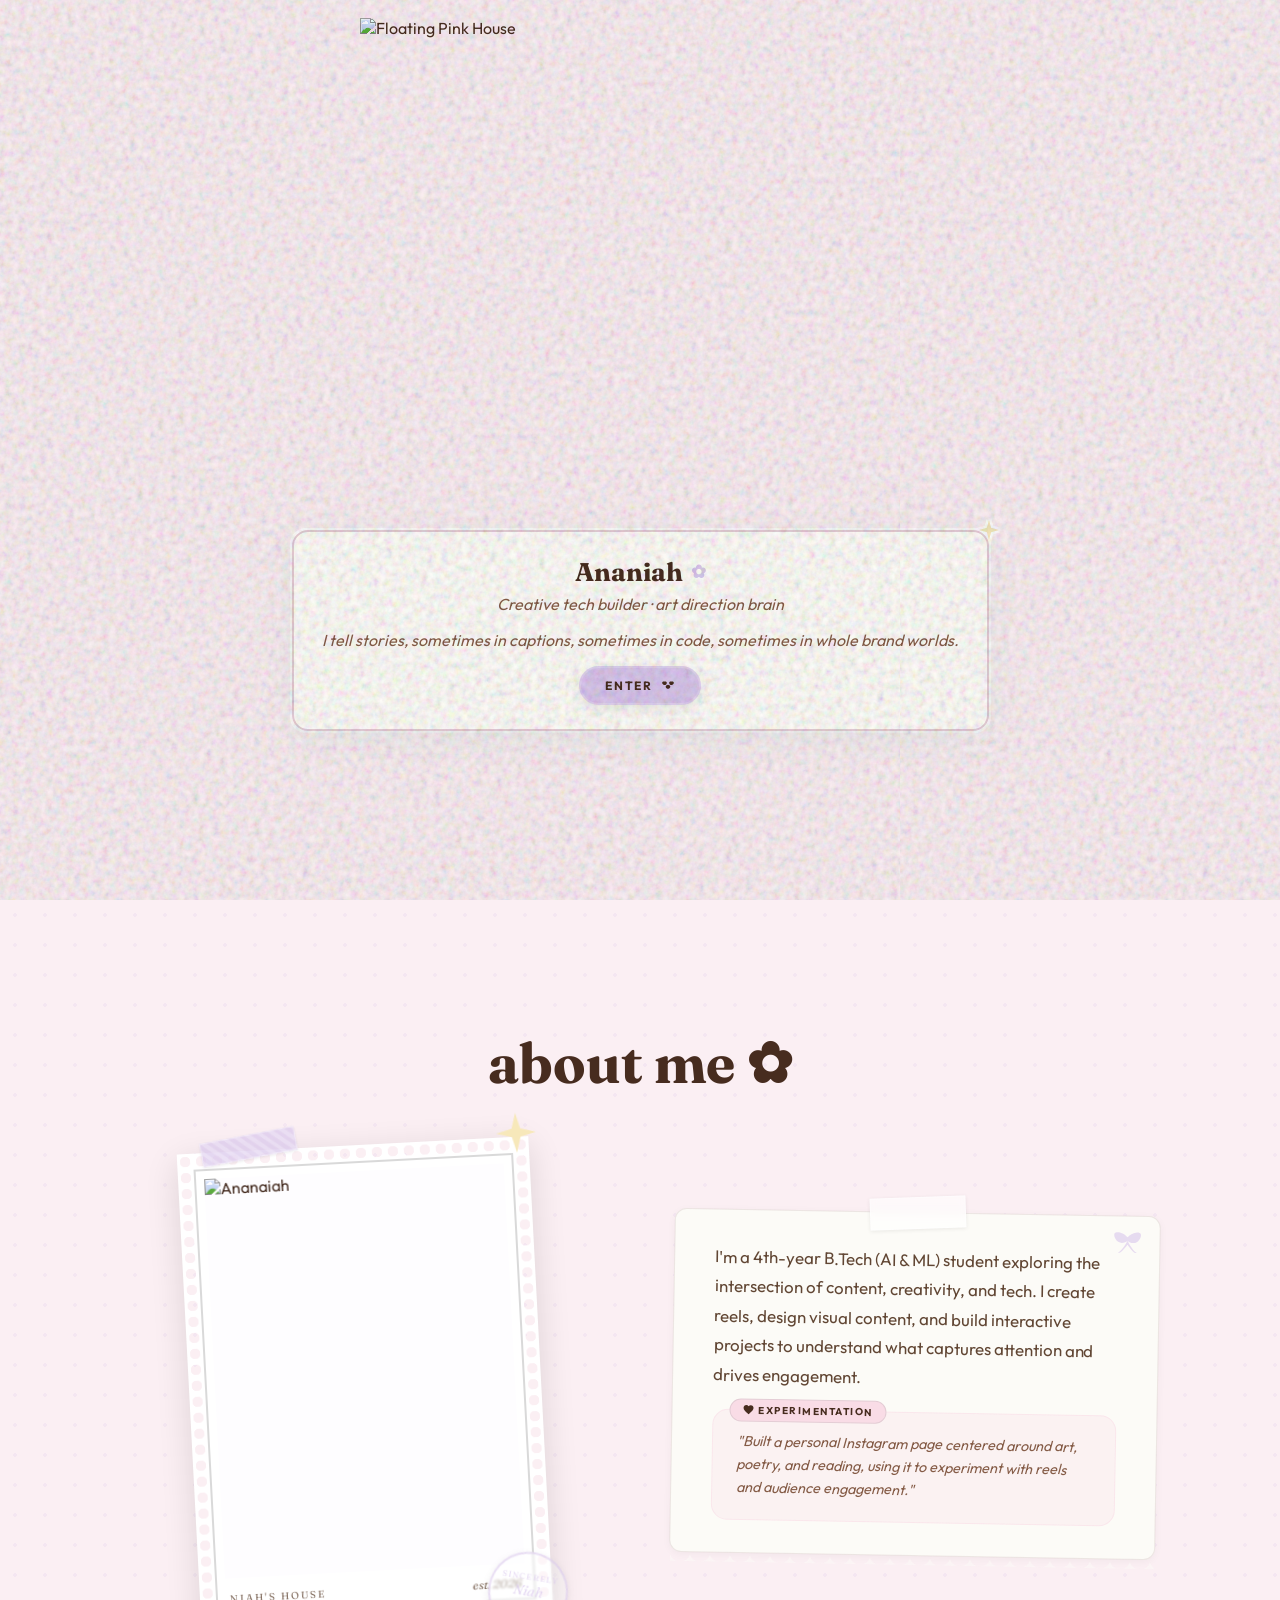
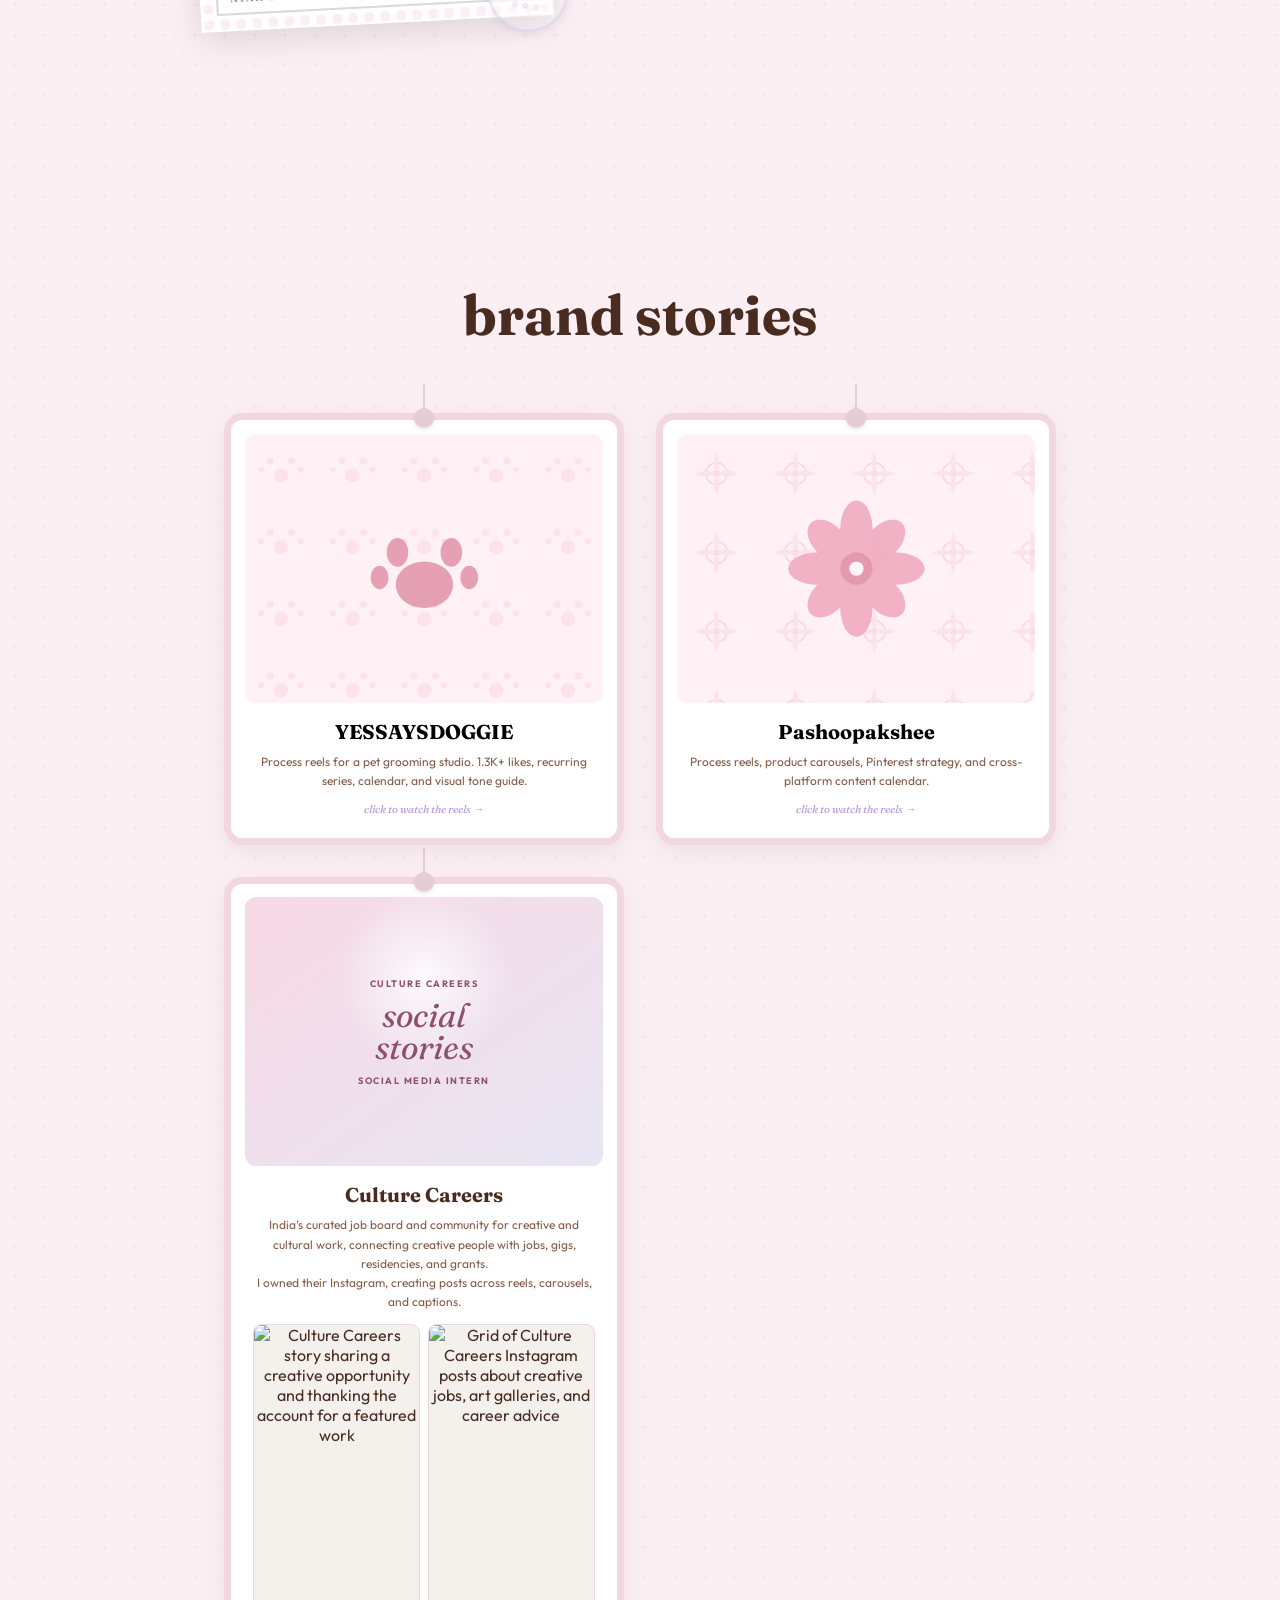
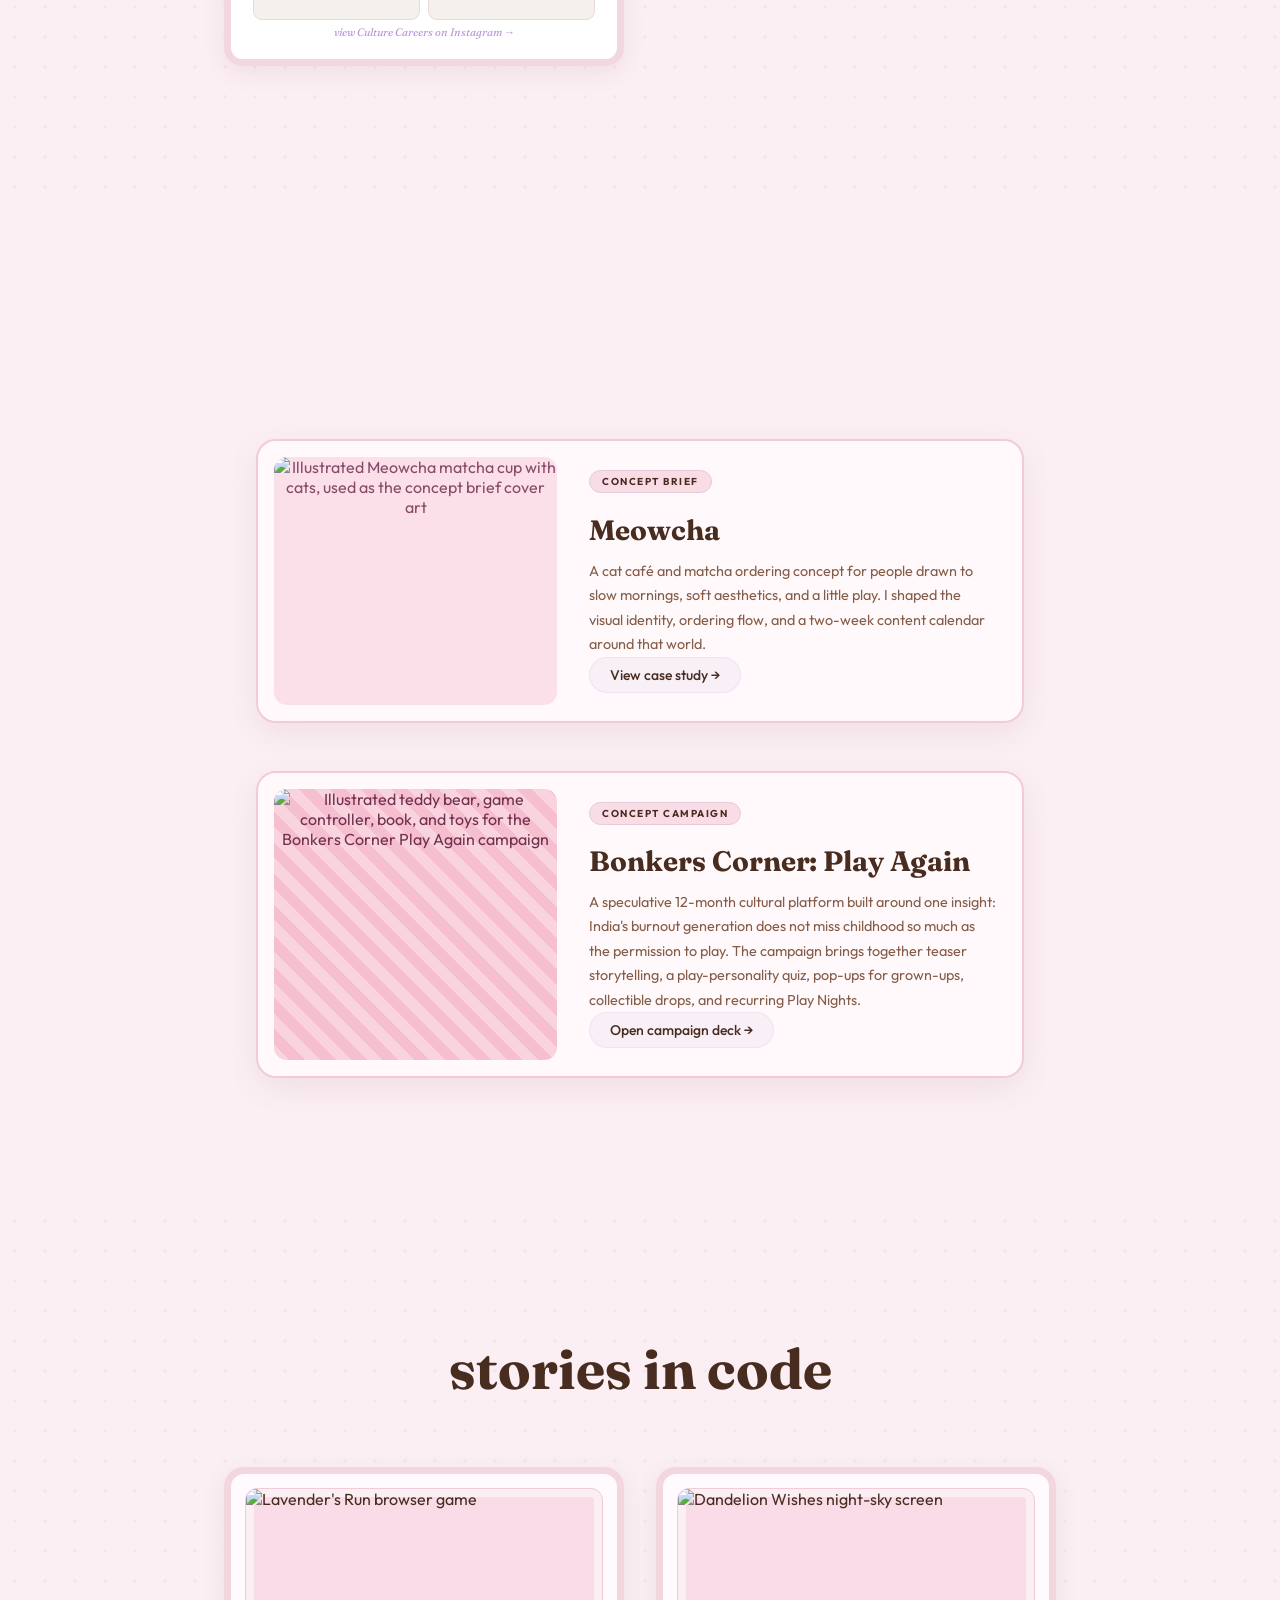
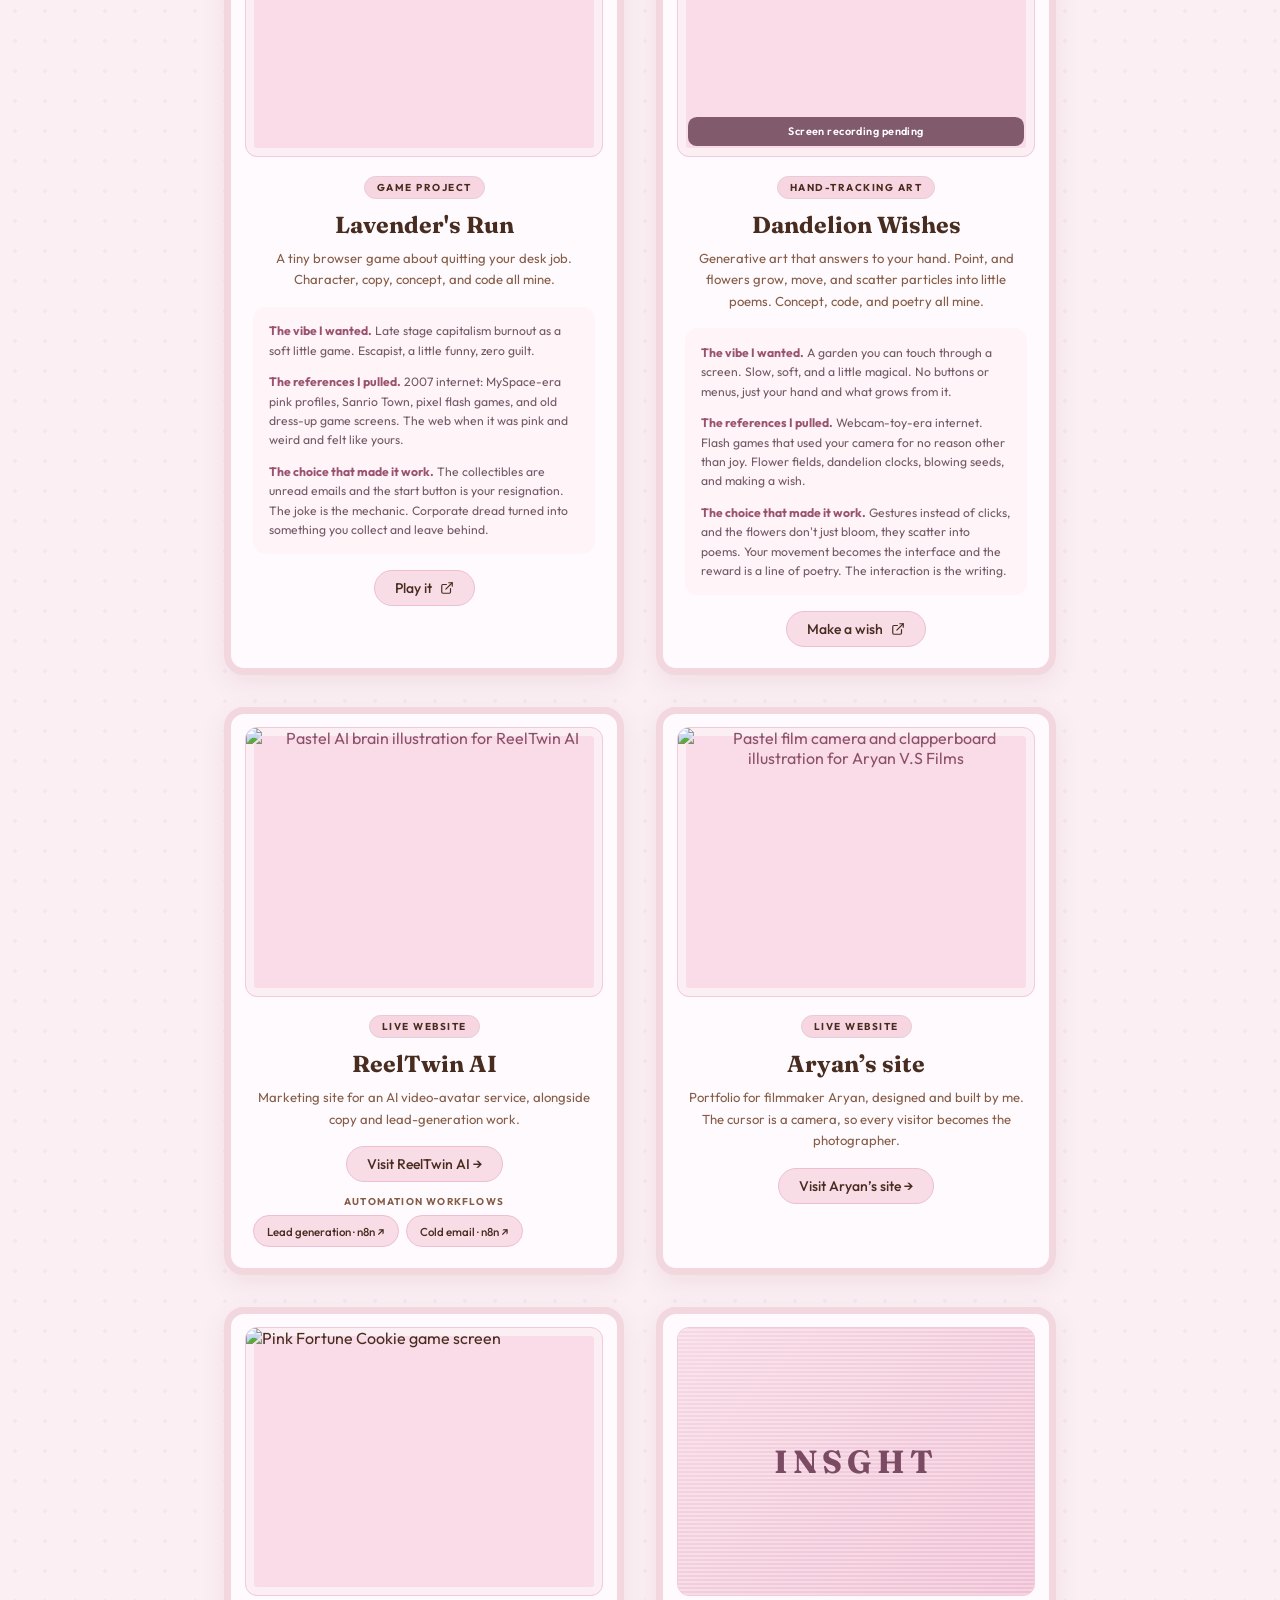
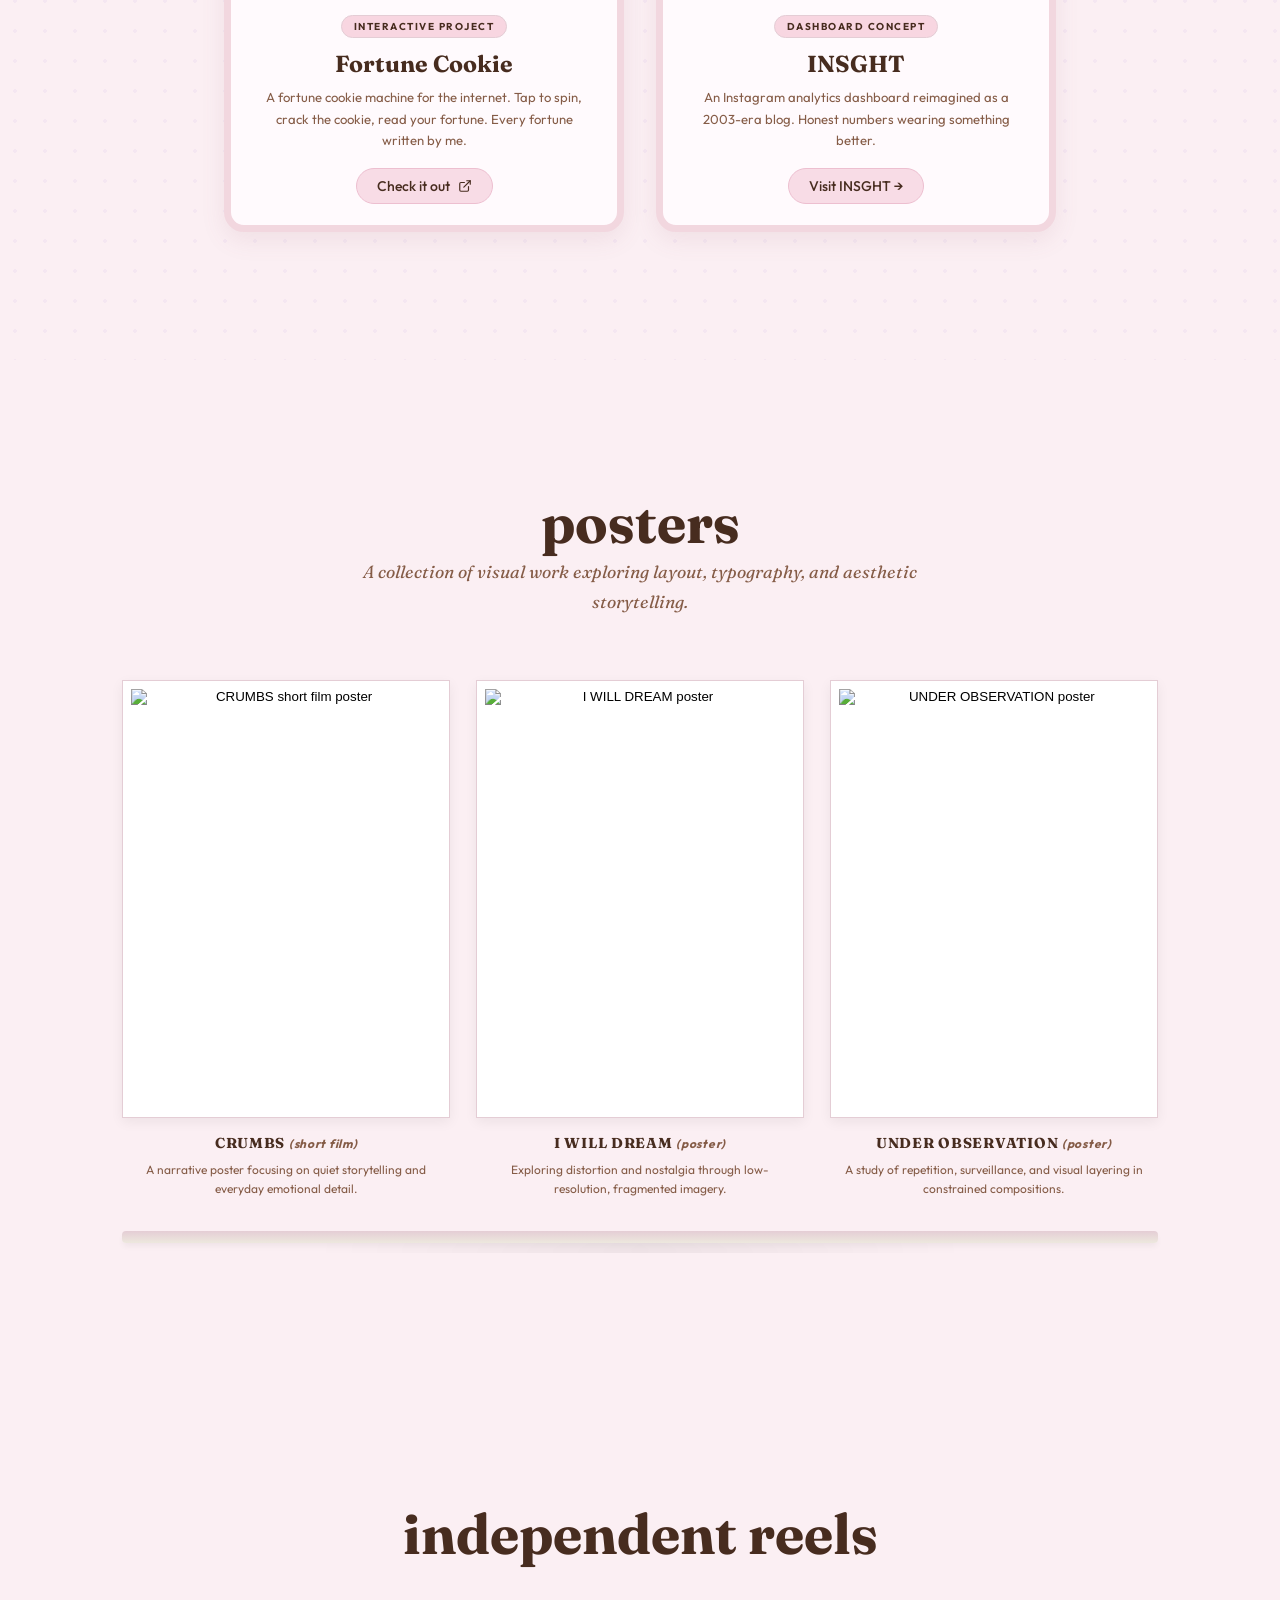
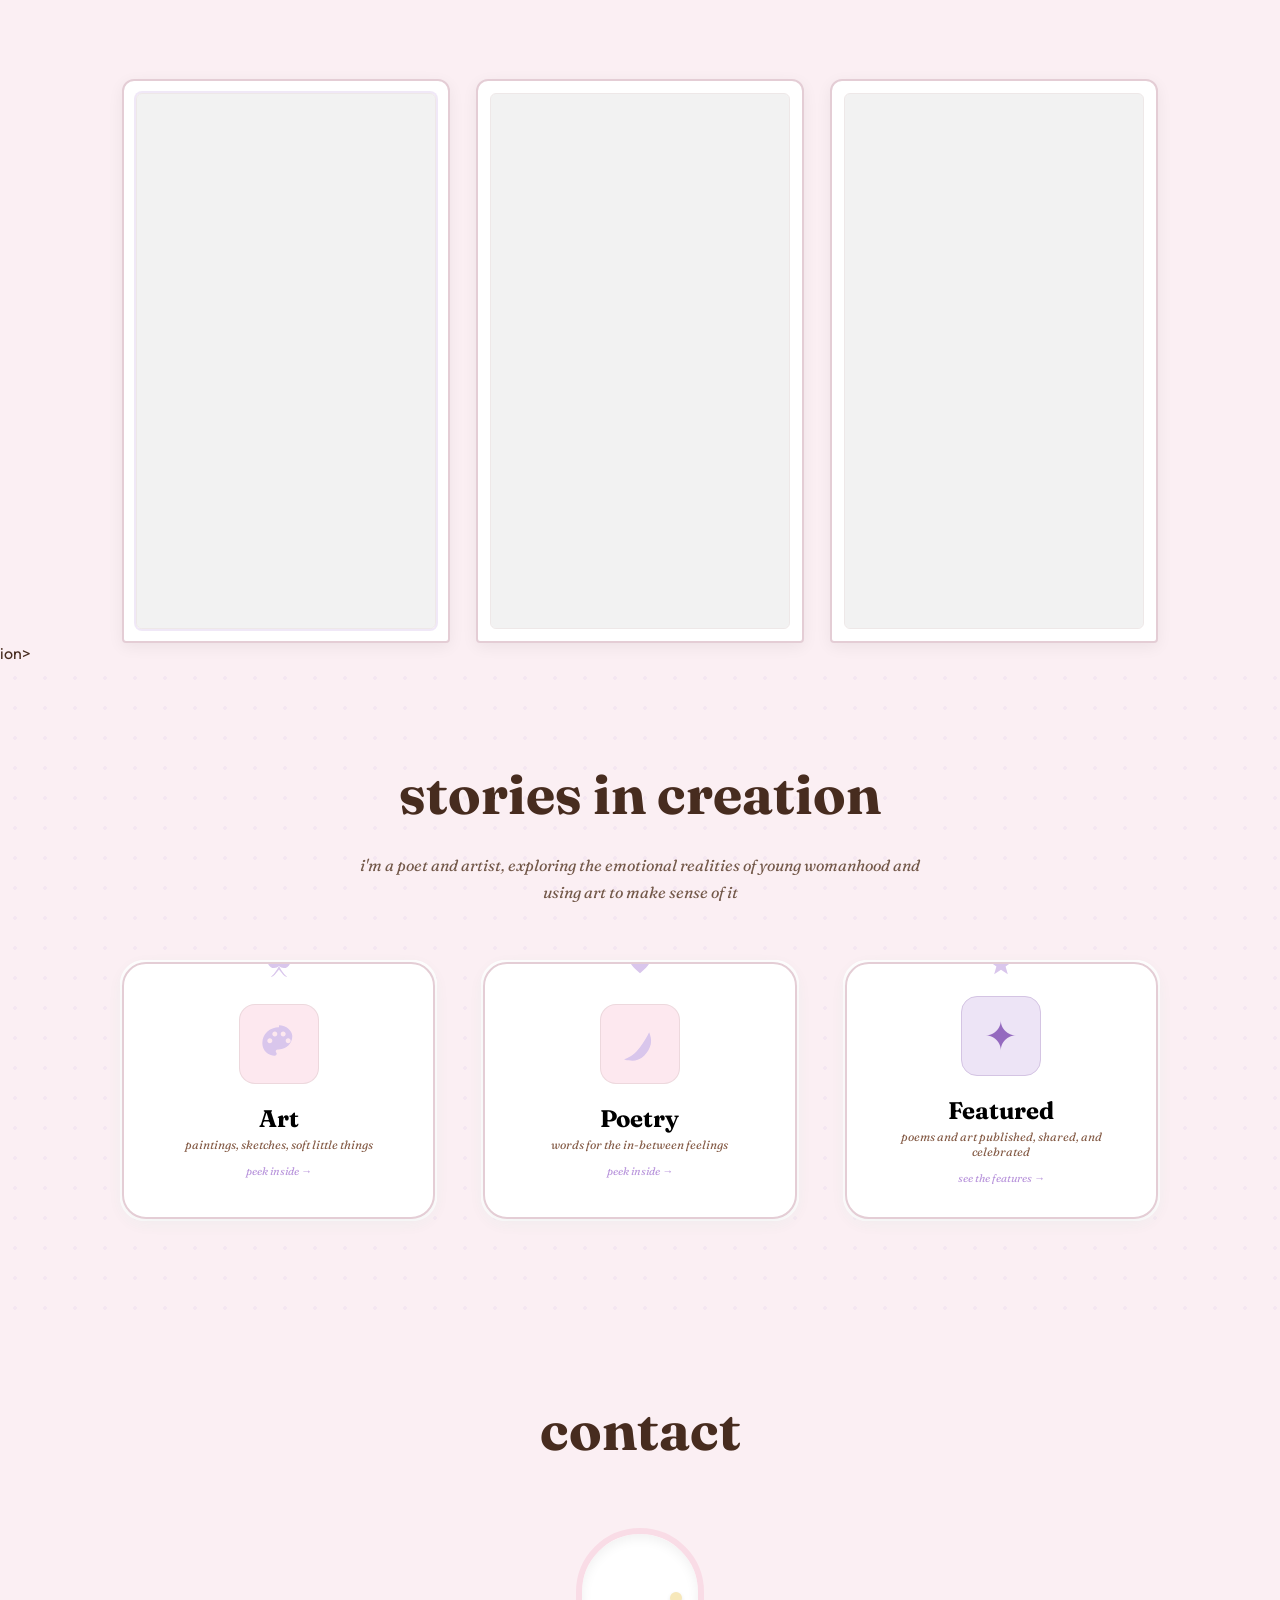
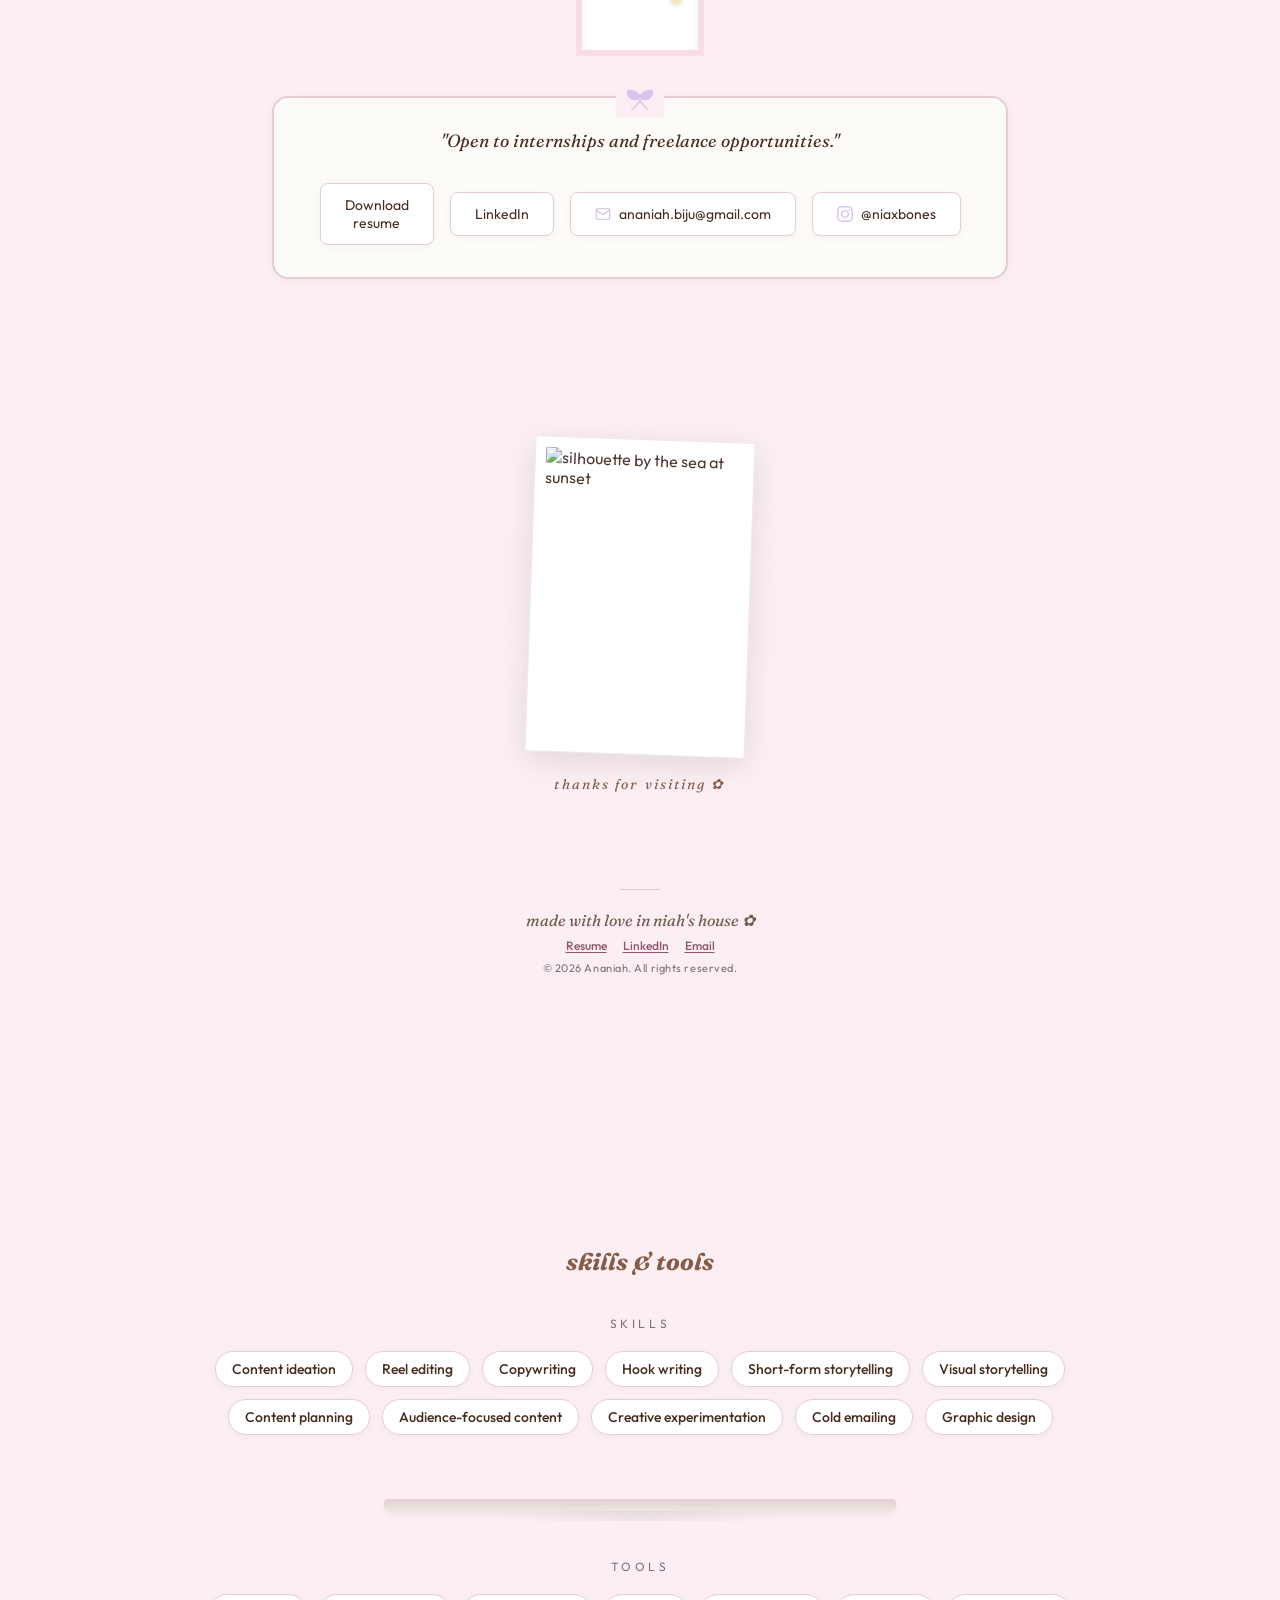
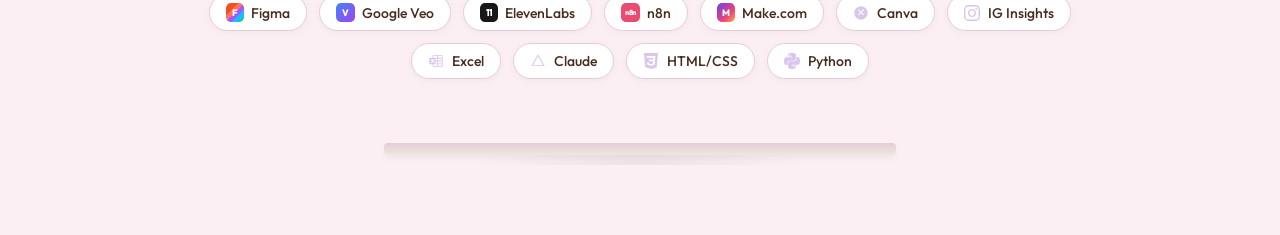
==== commit ec9c1440: "Update index.html" ====
--- a/index.html
+++ b/index.html
@@ -44,7 +44,7 @@
   <div class="nav-inner">
     <button class="nav-btn active" data-target="welcome">Welcome</button>
     <button class="nav-btn" data-target="about">About</button>
-    <button class="nav-btn" data-target="spec-work">Brand stories</button>
+    <button class="nav-btn" data-target="brand-work">Brand stories</button>
     <button class="nav-btn" data-target="reels">Stories in motion</button>
     <button class="nav-btn" data-target="projects">Stories in code</button>
     <button class="nav-btn" data-target="creative-work">Words</button>
@@ -75,7 +75,7 @@
         </span>
 
         <h1 class="hero-title">Ananiah <span style="color:var(--primary); font-size:1.1rem;">✿</span></h1>
-        <p class="hero-subtitle">Social media intern at Culture Careers · creative tech builder · art direction brain</p>
+        <p class="hero-subtitle">Creative tech builder · art direction brain</p>
         <p class="hero-subtitle">I tell stories, sometimes in captions, sometimes in code, sometimes in whole brand worlds.</p>
 
         <button class="btn-enter" onclick="smoothScrollTo('about')">
@@ -180,72 +180,7 @@
     <!-- 3. SPEC WORK -->
     <section id="spec-work" style="width:100%;padding:8rem 0;scroll-margin-top:2.5rem;">
       <div class="section-inner">
-        <h2 class="section-title reveal">brand stories</h2>
-        <p class="work-instagram-intro reveal">A series of short-form reels crafted to capture both art and poetry audiences, blending my visual artwork with a literary voice.</p>
-
-        <div class="reels-grid">
-          <!-- Reel 1 — Highlight -->
-          <div class="reel-window reveal">
-            <div class="reel-bow" aria-hidden="true">
-              <svg width="32" height="32" viewBox="0 0 24 24" fill="currentColor" xmlns="http://www.w3.org/2000/svg">
-                <path d="M12 9.5C10 7 6 5 3 6C1 6.5 2 11 5 13C7.5 14.5 10.5 13.5 12 12C13.5 13.5 16.5 14.5 19 13C22 11 23 6.5 21 6C18 5 14 7 12 9.5Z"/>
-                <path d="M12 12C10 16 7 20 5 21C6.5 22 9 19 12 15C15 19 17.5 22 19 21C17 20 14 16 12 12Z"/>
-              </svg>
-            </div>
-            <div class="reel-frame">
-              <div class="reel-video-wrap highlight">
-                <div class="reel-video-inner">
-                  <video autoplay loop muted playsinline preload="metadata" style="width:100%;height:100%;object-fit:cover;">
-                    <source src="https://res.cloudinary.com/dg1zcff2r/video/upload/q_auto/f_auto/v1776881506/WhatsApp_Video_2026-04-17_at_20.58.02_1776792346510_bowv03.mp4" type="video/mp4" />
-                  </video>
-                </div>
-                <div class="reel-badge">
-                  <svg width="12" height="12" viewBox="0 0 24 24" fill="currentColor"><path d="M12 0L14.59 9.41L24 12L14.59 14.59L12 24L9.41 14.59L0 12L9.41 9.41L12 0Z"/></svg>
-                  5.8K+ views
-                </div>
-              </div>
-            </div>
-          </div>
-
-          <!-- Reel 2 -->
-          <div class="reel-window reveal reveal-delay-1">
-            <div class="reel-bow" aria-hidden="true">
-              <svg width="32" height="32" viewBox="0 0 24 24" fill="currentColor" xmlns="http://www.w3.org/2000/svg">
-                <path d="M12 9.5C10 7 6 5 3 6C1 6.5 2 11 5 13C7.5 14.5 10.5 13.5 12 12C13.5 13.5 16.5 14.5 19 13C22 11 23 6.5 21 6C18 5 14 7 12 9.5Z"/>
-                <path d="M12 12C10 16 7 20 5 21C6.5 22 9 19 12 15C15 19 17.5 22 19 21C17 20 14 16 12 12Z"/>
-              </svg>
-            </div>
-            <div class="reel-frame">
-              <div class="reel-video-wrap">
-                <div class="reel-video-inner">
-                  <video autoplay loop muted playsinline preload="metadata" style="width:100%;height:100%;object-fit:cover;">
-                    <source src="https://res.cloudinary.com/dg1zcff2r/video/upload/q_auto/f_auto/v1776881507/WhatsApp_Video_2026-04-17_at_20.58.06_1776792346510_w3ees8.mp4" type="video/mp4" />
-                  </video>
-                </div>
-              </div>
-            </div>
-          </div>
-
-          <!-- Reel 3 -->
-          <div class="reel-window reveal reveal-delay-2">
-            <div class="reel-bow" aria-hidden="true">
-              <svg width="32" height="32" viewBox="0 0 24 24" fill="currentColor" xmlns="http://www.w3.org/2000/svg">
-                <path d="M12 9.5C10 7 6 5 3 6C1 6.5 2 11 5 13C7.5 14.5 10.5 13.5 12 12C13.5 13.5 16.5 14.5 19 13C22 11 23 6.5 21 6C18 5 14 7 12 9.5Z"/>
-                <path d="M12 12C10 16 7 20 5 21C6.5 22 9 19 12 15C15 19 17.5 22 19 21C17 20 14 16 12 12Z"/>
-              </svg>
-            </div>
-            <div class="reel-frame">
-              <div class="reel-video-wrap">
-                <div class="reel-video-inner">
-                  <video autoplay loop muted playsinline preload="metadata" style="width:100%;height:100%;object-fit:cover;">
-                    <source src="https://res.cloudinary.com/dg1zcff2r/video/upload/q_auto/f_auto/WhatsApp_Video_2026-04-17_at_20.58.10_1776792346510_lh4hse.mp4" type="video/mp4" />
-                  </video>
-                </div>
-              </div>
-            </div>
-          </div>
-        </div>
-
+        <h2 class="section-title reveal">spec work</h2>
         <!-- Meowcha / Strategy -->
         <div class="strategy-section">
           <span class="strategy-label">"content strategy"</span>
@@ -261,9 +196,9 @@
               <div class="wood-frame meowcha-brand-frame" style="position:relative;">
                 <div class="frame-nail"></div>
                 <div class="frame-nail-line"></div>
-                <img src="https://res.cloudinary.com/dg1zcff2r/image/upload/q_auto/f_auto/v1776886400/Gray_Green_Modern_Beauty_Studio_Skin_Care_Professional_Busines_1776792980213_ijnhex.png" alt="Meowcha — cat × matcha cafe brand layout" loading="lazy" />
-              </div>
-              <p class="meowcha-caption">Brand layout for Meowcha (cat × matcha cafe)</p>
+                <img src="assets/meowcha-concept-board.png" alt="ChatGPT AI-generated mockup board for the Meowcha cat café and matcha concept" loading="lazy" />
+              </div>
+              <p class="meowcha-caption">AI-generated mockup made with ChatGPT · Meowcha concept by me</p>
             </div>
             <div class="reveal reveal-delay-1">
               <div class="calendar-frame">
@@ -293,10 +228,7 @@
 
           <article class="spec-work-card reveal" style="margin-top:3rem;">
             <div class="spec-work-cover meowcha-cover">
-              <span>Cat café × matcha</span>
-              <i class="cover-motif" aria-hidden="true">🐾</i>
-              <strong>Meowcha</strong>
-              <small>Brand and content strategy</small>
+              <img src="assets/meowcha-spec-card-art.png" alt="Illustrated Meowcha matcha cup with cats, used as the concept brief cover art" loading="lazy" />
             </div>
             <div class="spec-work-copy">
               <div class="project-badge">Concept Brief</div>
@@ -308,25 +240,27 @@
 
           <article class="spec-work-card reveal" style="margin-top:3rem;">
             <div class="spec-work-cover bonkers-cover">
-              <span>Bonkers Corner</span>
-              <i class="cover-motif" aria-hidden="true">🧸</i>
-              <strong>Play<br>Again</strong>
-              <small>Campaign strategy</small>
+              <img src="assets/bonkers-spec-card-art.png" alt="Illustrated teddy bear, game controller, book, and toys for the Bonkers Corner Play Again campaign" loading="lazy" />
             </div>
             <div class="spec-work-copy">
               <div class="project-badge">Concept Campaign</div>
               <h3>Bonkers Corner: Play Again</h3>
               <p>A speculative 12-month cultural platform built around one insight: India&apos;s burnout generation does not miss childhood so much as the permission to play. The campaign brings together teaser storytelling, a play-personality quiz, pop-ups for grown-ups, collectible drops, and recurring Play Nights.</p>
-              <p class="project-badge">Concept Campaign</p>
+              <a href="assets/bonkers_play_again.pptx" target="_blank" rel="noopener noreferrer" class="project-link">Open campaign deck →</a>
             </div>
           </article>
 
-          <article class="spec-work-card reveal" style="margin-top:3rem;">
-            <div class="spec-work-cover bonkers-cover"><span>Culture Careers</span><i class="cover-motif" aria-hidden="true">✿</i><strong>Social<br>Media</strong><small>Internship</small></div>
-            <div class="spec-work-copy">
-              <div class="project-badge">Experience</div>
-              <h3>Culture Careers</h3>
-              <p>Social media internship at Culture Careers.</p>
+          <article class="veo-study-card reveal" aria-labelledby="veo-study-title">
+            <div class="veo-study-media">
+              <video controls playsinline preload="metadata">
+                <source src="assets/google-veo-experiment.mp4" type="video/mp4" />
+                Your browser does not support video playback.
+              </video>
+            </div>
+            <div class="veo-study-copy">
+              <span class="veo-study-label">Spec work · Google Veo AI experiment</span>
+              <h3 id="veo-study-title">Water, movement, atmosphere.</h3>
+              <p>An independent AI-generated video experiment made with Google Veo, exploring water, movement, and atmosphere.</p>
             </div>
           </article>
         </div>
@@ -343,7 +277,7 @@
     <!-- 4. BRAND WORK -->
     <section id="brand-work" class="wallpaper-bg" style="width:100%;padding:8rem 0;">
       <div class="section-inner">
-        <h2 class="section-title reveal">stories in motion</h2>
+        <h2 class="section-title reveal">brand stories</h2>
 
         <div class="brand-cards">
           <!-- Pet Grooming -->
@@ -426,22 +360,31 @@
             </div>
           </button>
 
+          <article class="brand-card-btn reveal reveal-delay-2" aria-label="Culture Careers social media work">
+            <div class="wood-frame brand-card-inner" style="position:relative;">
+              <div class="frame-nail"></div>
+              <div class="frame-nail-line"></div>
+              <div class="brand-pattern brand-pattern-culture"><span>CULTURE CAREERS</span><strong>social<br />stories</strong><small>social media intern</small></div>
+              <div class="brand-card-copy">
+                <h3 class="brand-card-title">Culture Careers</h3>
+                <p class="brand-card-desc">India’s curated job board and community for creative and cultural work, connecting creative people with jobs, gigs, residencies, and grants.</p>
+                <p class="brand-card-desc">I owned their Instagram, creating posts across reels, carousels, and captions.</p>
+                <div class="culture-work-gallery" aria-label="Culture Careers Instagram work samples">
+                  <img src="assets/culture-careers-reel-share.jpeg" alt="Culture Careers story sharing a creative opportunity and thanking the account for a featured work" loading="lazy" />
+                  <img src="assets/culture-careers-instagram-grid.jpeg" alt="Grid of Culture Careers Instagram posts about creative jobs, art galleries, and career advice" loading="lazy" />
+                </div>
+                <a class="brand-card-cta" href="https://www.instagram.com/culturecareersworld/" target="_blank" rel="noopener noreferrer">view Culture Careers on Instagram →</a>
+              </div>
+            </div>
+          </article>
+
           <!-- ReelTwin AI -->
           <a class="brand-card-btn brand-card-link reveal reveal-delay-2" href="https://reeltwin-ai.netlify.app/" target="_blank" rel="noopener noreferrer">
             <div class="wood-frame brand-card-inner" style="position:relative;">
               <div class="frame-nail"></div>
               <div class="frame-nail-line"></div>
               <div class="brand-pattern brand-pattern-reeltwin">
-                <span>AI VIDEO AVATARS</span>
-                <svg class="brand-front-icon ai-icon" viewBox="0 0 120 120" aria-hidden="true">
-                  <g fill="none" stroke="currentColor" stroke-width="5" stroke-linecap="round" stroke-linejoin="round">
-                    <path d="M60 19v13M39 25l8 12M81 25l-8 12M27 40l13 7M93 40l-13 7M22 60h15M98 60H83M27 80l13-7M93 80l-13-7M39 95l8-12M81 95l-8-12M60 101V88" />
-                    <path d="M42 38c-12 8-16 22-10 34 4 9 12 15 21 17M78 38c12 8 16 22 10 34-4 9-12 15-21 17M43 43c-7 7-8 19-2 28M77 43c7 7 8 19 2 28" />
-                    <circle cx="60" cy="60" r="22" fill="rgba(255,255,255,0.55)" />
-                  </g>
-                  <text x="60" y="68" text-anchor="middle">AI</text>
-                </svg>
-                <small>marketing · automation · web</small>
+                <img class="brand-pattern-art" src="assets/reeltwin-card-art.png" alt="Pastel AI brain illustration for ReelTwin AI" loading="lazy" />
               </div>
               <div class="brand-card-copy">
                 <h3 class="brand-card-title">ReelTwin AI</h3>
@@ -457,16 +400,7 @@
               <div class="frame-nail"></div>
               <div class="frame-nail-line"></div>
               <div class="brand-pattern brand-pattern-aryan">
-                <span>FILMS</span>
-                <svg class="brand-front-icon film-icon" viewBox="0 0 120 120" aria-hidden="true">
-                  <g fill="currentColor">
-                    <circle cx="42" cy="35" r="16" /><circle cx="78" cy="35" r="16" />
-                    <path d="M28 53h55c6 0 10 4 10 10v29c0 6-4 10-10 10H28c-6 0-10-4-10-10V63c0-6 4-10 10-10Zm70 13 17-10c4-2 7 1 7 5v31c0 4-3 7-7 5L98 87V66Z" />
-                    <path d="M42 102h10l-7 13h-9l6-13Zm26 0h10l7 13h-9l-8-13Z" />
-                  </g>
-                  <path d="m55 67 20 12-20 12V67Z" fill="#fff7f9" />
-                </svg>
-                <small>Bengaluru</small>
+                <img class="brand-pattern-art" src="assets/aryan-card-art.png" alt="Pastel film camera and clapperboard illustration for Aryan V.S Films" loading="lazy" />
               </div>
               <div class="brand-card-copy">
                 <h3 class="brand-card-title">Aryan V.S Films</h3>
@@ -476,6 +410,7 @@
             </div>
           </a>
         </div>
+
       </div>
     </section>
 
@@ -535,7 +470,7 @@
               <img src="https://res.cloudinary.com/dg1zcff2r/image/upload/q_auto/f_auto/v1780392215/ChatGPT_Image_Jun_2_2026_02_47_28_PM_dom9pv.png" alt="Lavender's Run browser game" loading="lazy" style="width:100%;height:100%;object-fit:cover;" />
             </div>
             <div class="project-content">
-              <div class="project-badge">Live Project</div>
+              <div class="project-badge">Game project</div>
               <h3 class="project-title">Lavender's Run</h3>
               <p class="project-desc">A tiny browser game about quitting your desk job. Character, copy, concept, and code all mine.</p>
               <div class="case-study-notes">
@@ -545,26 +480,6 @@
               </div>
               <a href="https://nianiaxj.github.io/lavender-runs/" target="_blank" rel="noopener noreferrer" class="project-link">
                 Play it
-                <svg width="14" height="14" viewBox="0 0 24 24" fill="none" stroke="currentColor" stroke-width="2" stroke-linecap="round" stroke-linejoin="round">
-                  <path d="M18 13v6a2 2 0 01-2 2H5a2 2 0 01-2-2V8a2 2 0 012-2h6"/>
-                  <polyline points="15,3 21,3 21,9"/>
-                  <line x1="10" y1="14" x2="21" y2="3"/>
-                </svg>
-              </a>
-            </div>
-          </div>
-
-          <!-- Gumball Machine -->
-          <div class="project-card soft-project-card reveal reveal-delay-1" style="margin-top:2rem;">
-            <div class="project-img-wrap">
-              <img src="https://res.cloudinary.com/dg1zcff2r/image/upload/q_auto/f_auto/v1776934248/gumball_jywn8r.png" alt="Gumball Machine" loading="lazy" />
-            </div>
-            <div class="project-content">
-              <div class="project-badge">Live Project</div>
-              <h3 class="project-title">Gumball Affirmation Machine</h3>
-              <p class="project-desc">A pastel pixel gumball machine that dispenses affirmations instead of candy. Click the red button, pop the gumball, get a soft message. Self care as a vending machine.</p>
-              <a href="https://nianiaxj.github.io/Gumball-Affirmations/" target="_blank" rel="noopener noreferrer" class="project-link">
-                Try it out
                 <svg width="14" height="14" viewBox="0 0 24 24" fill="none" stroke="currentColor" stroke-width="2" stroke-linecap="round" stroke-linejoin="round">
                   <path d="M18 13v6a2 2 0 01-2 2H5a2 2 0 01-2-2V8a2 2 0 012-2h6"/>
                   <polyline points="15,3 21,3 21,9"/>
@@ -596,9 +511,14 @@
           <div class="project-card soft-project-card reveal project-dandelion" style="margin-top:2rem;">
             <div class="project-img-wrap project-image-art recording-pending"><img src="assets/dandelion-wishes.png" alt="Dandelion Wishes night-sky screen" loading="lazy" /><span>Screen recording pending</span></div>
             <div class="project-content">
-              <div class="project-badge">Live Project</div>
+              <div class="project-badge">Hand-tracking art</div>
               <h3 class="project-title">Dandelion Wishes</h3>
-              <p class="project-desc">Generative art that answers to your hand. Point and flowers grow, move and particles scatter into little poems. Real time hand tracking, gestures instead of clicks. Concept, code, and poetry all mine.</p>
+              <p class="project-desc">Generative art that answers to your hand. Point, and flowers grow, move, and scatter particles into little poems. Concept, code, and poetry all mine.</p>
+              <div class="case-study-notes">
+                <p><strong>The vibe I wanted.</strong> A garden you can touch through a screen. Slow, soft, and a little magical. No buttons or menus, just your hand and what grows from it.</p>
+                <p><strong>The references I pulled.</strong> Webcam-toy-era internet. Flash games that used your camera for no reason other than joy. Flower fields, dandelion clocks, blowing seeds, and making a wish.</p>
+                <p><strong>The choice that made it work.</strong> Gestures instead of clicks, and the flowers don't just bloom, they scatter into poems. Your movement becomes the interface and the reward is a line of poetry. The interaction is the writing.</p>
+              </div>
               <a href="https://nianiaxj.github.io/Dandelion-Wishes/" target="_blank" rel="noopener noreferrer" class="project-link">
                 Make a wish
                 <svg width="14" height="14" viewBox="0 0 24 24" fill="none" stroke="currentColor" stroke-width="2" stroke-linecap="round" stroke-linejoin="round">
@@ -617,10 +537,14 @@
               <div class="project-badge">Dashboard Concept</div>
               <h3 class="project-title">INSGHT</h3>
               <p class="project-desc">An Instagram analytics dashboard reimagined as a 2003-era blog. Honest numbers wearing something better.</p>
+              <a href="https://insght-app.vercel.app/" target="_blank" rel="noopener noreferrer" class="project-link">Visit INSGHT →</a>
             </div>
           </article>
 
           <article class="project-card soft-project-card reveal project-aryan">
+            <div class="project-img-wrap code-site-cover aryan-site-cover">
+              <img src="assets/aryan-card-art.png" alt="Pastel film camera and clapperboard illustration for Aryan V.S Films" loading="lazy" />
+            </div>
             <div class="project-content">
               <div class="project-badge">Live Website</div>
               <h3 class="project-title">Aryan’s site</h3>
@@ -630,11 +554,19 @@
           </article>
 
           <article class="project-card soft-project-card reveal project-reeltwin">
+            <div class="project-img-wrap code-site-cover reeltwin-site-cover">
+              <img src="assets/reeltwin-card-art.png" alt="Pastel AI brain illustration for ReelTwin AI" loading="lazy" />
+            </div>
             <div class="project-content">
               <div class="project-badge">Live Website</div>
               <h3 class="project-title">ReelTwin AI</h3>
               <p class="project-desc">Marketing site for an AI video-avatar service, alongside copy and lead-generation work.</p>
               <a href="https://reeltwin-ai.netlify.app/" target="_blank" rel="noopener noreferrer" class="project-link">Visit ReelTwin AI →</a>
+              <div class="project-automation-links">
+                <span class="project-automation-label">Automation workflows</span>
+                <a href="https://github.com/nianiaxj/Lead-Generation-n8n" target="_blank" rel="noopener noreferrer" class="project-link">Lead generation · n8n ↗</a>
+                <a href="https://github.com/nianiaxj/Cold-Email-n8n" target="_blank" rel="noopener noreferrer" class="project-link">Cold email · n8n ↗</a>
+              </div>
             </div>
           </article>
 
@@ -652,18 +584,24 @@
           <div class="skill-pill">Content ideation</div>
           <div class="skill-pill">Reel editing</div>
           <div class="skill-pill">Copywriting</div>
-          <div class="skill-pill">Figma</div>
           <div class="skill-pill">Hook writing</div>
           <div class="skill-pill">Short-form storytelling</div>
           <div class="skill-pill">Visual storytelling</div>
           <div class="skill-pill">Content planning</div>
           <div class="skill-pill">Audience-focused content</div>
           <div class="skill-pill">Creative experimentation</div>
+          <div class="skill-pill">Cold emailing</div>
+          <div class="skill-pill">Graphic design</div>
         </div>
         <div class="shelf-line" style="max-width:32rem;margin:0 auto 3rem;"></div>
 
         <p class="skills-category-label">tools</p>
         <div class="pills-row">
+          <div class="skill-pill tool-pill"><span class="tool-logo tool-figma" aria-hidden="true">F</span>Figma</div>
+          <div class="skill-pill tool-pill"><span class="tool-logo tool-veo" aria-hidden="true">V</span>Google Veo</div>
+          <div class="skill-pill tool-pill"><span class="tool-logo tool-elevenlabs" aria-hidden="true">11</span>ElevenLabs</div>
+          <div class="skill-pill tool-pill"><span class="tool-logo tool-n8n" aria-hidden="true">n8n</span>n8n</div>
+          <div class="skill-pill tool-pill"><span class="tool-logo tool-make" aria-hidden="true">M</span>Make.com</div>
           <div class="skill-pill">
             <span class="pill-icon">
               <svg width="16" height="16" viewBox="0 0 24 24" fill="currentColor"><path d="M12 2C6.47 2 2 6.47 2 12s4.47 10 10 10 10-4.47 10-10S17.53 2 12 2zm4.5 13.5c-.28.28-.72.28-1 0L12 12l-3.5 3.5c-.28.28-.72.28-1 0s-.28-.72 0-1L11 11 7.5 7.5c-.28-.28-.28-.72 0-1s.72-.28 1 0L12 10l3.5-3.5c.28-.28.72-.28 1 0s.28.72 0 1L13 11l3.5 3.5c.28.28.28.72 0 1z"/></svg>
@@ -714,25 +652,25 @@
           <div class="reel-window reveal">
             <div class="reel-frame">
               <div class="reel-video-wrap highlight">
-                <div class="reel-video-inner"><video autoplay loop muted playsinline preload="metadata"><source src="https://res.cloudinary.com/dg1zcff2r/video/upload/q_auto/f_auto/v1776881506/WhatsApp_Video_2026-04-17_at_20.58.02_1776792346510_bowv03.mp4" type="video/mp4" /></video></div>
-                <div class="reel-badge">5.8K+ views</div>
+                <div class="reel-video-inner"><video autoplay loop muted playsinline preload="metadata"><source src="assets/instagram-reel-01.mp4" type="video/mp4" /></video></div>
+                
               </div>
             </div>
           </div>
           <div class="reel-window reveal reveal-delay-1">
-            <div class="reel-frame"><div class="reel-video-wrap"><div class="reel-video-inner"><video autoplay loop muted playsinline preload="metadata"><source src="https://res.cloudinary.com/dg1zcff2r/video/upload/q_auto/f_auto/v1776881507/WhatsApp_Video_2026-04-17_at_20.58.06_1776792346510_w3ees8.mp4" type="video/mp4" /></video></div></div></div>
+            <div class="reel-frame"><div class="reel-video-wrap"><div class="reel-video-inner"><video autoplay loop muted playsinline preload="metadata"><source src="assets/instagram-reel-02.mp4" type="video/mp4" /></video></div></div></div>
           </div>
           <div class="reel-window reveal reveal-delay-2">
-            <div class="reel-frame"><div class="reel-video-wrap"><div class="reel-video-inner"><video autoplay loop muted playsinline preload="metadata"><source src="https://res.cloudinary.com/dg1zcff2r/video/upload/q_auto/f_auto/WhatsApp_Video_2026-04-17_at_20.58.10_1776792346510_lh4hse.mp4" type="video/mp4" /></video></div></div></div>
-          </div>
-        </div>
-      </div>
-    </section>
+            <div class="reel-frame"><div class="reel-video-wrap"><div class="reel-video-inner"><video autoplay loop muted playsinline preload="metadata"><source src="assets/instagram-reel-03.mp4" type="video/mp4" /></video></div></div></div>
+          </div>
+        </div>
+      </div>
+ion>
 
     <!-- 9. ART & WRITING -->
     <section id="art-writing" class="wallpaper-bg" style="width:100%;padding:6rem 0;scroll-margin-top:2.5rem;">
       <div class="section-inner" style="text-align:center;">
-        <h2 class="section-title reveal">words</h2>
+        <h2 class="section-title reveal">stories in creation</h2>
         <p class="art-intro">
           i'm a poet and artist, exploring the emotional realities of young womanhood and using art to make sense of it
         </p>
@@ -771,6 +709,19 @@
             <h3 class="door-title">Poetry</h3>
             <p class="door-subtitle">words for the in-between feelings</p>
             <p class="door-cta">peek inside →</p>
+          </button>
+
+          <!-- Featured work card -->
+          <button class="art-door-btn featured-door reveal reveal-delay-2" onclick="openRoomModal('featured')">
+            <div class="door-top-icon" aria-hidden="true">
+              <svg width="26" height="26" viewBox="0 0 24 24" fill="currentColor">
+                <path d="m12 2 2.45 6.95L22 9.2l-5.75 4.25 2.05 7.05L12 16.45 5.7 20.5l2.05-7.05L2 9.2l7.55-.25L12 2z"/>
+              </svg>
+            </div>
+            <div class="door-icon-wrap"><span class="featured-door-mark" aria-hidden="true">✦</span></div>
+            <h3 class="door-title">Featured</h3>
+            <p class="door-subtitle">poems and art published, shared, and celebrated</p>
+            <p class="door-cta">see the features →</p>
           </button>
         </div>
       </div>
--- a/style.css
+++ b/style.css
@@ -700,12 +700,9 @@
 
 .reels-grid {
   display: grid;
-  grid-template-columns: 1fr;
-  gap: 2.5rem;
+  grid-template-columns: repeat(3, minmax(0, 1fr));
+  gap: clamp(0.4rem, 2vw, 2.5rem);
   margin-top: 4rem;
-}
-@media (min-width: 768px) {
-  .reels-grid { grid-template-columns: repeat(3, 1fr); }
 }
 
 /* Reel Window */
@@ -981,11 +978,8 @@
 
 .posters-grid {
   display: grid;
-  grid-template-columns: 1fr;
-  gap: 2.5rem;
-}
-@media (min-width: 768px) {
-  .posters-grid { grid-template-columns: repeat(3, 1fr); gap: 2rem; }
+  grid-template-columns: repeat(3, minmax(0, 1fr));
+  gap: clamp(0.4rem, 2vw, 2.5rem);
 }
 
 .poster-item {
@@ -1121,6 +1115,9 @@
   transition: background 0.2s;
 }
 .project-link:hover { background: hsla(270,50%,85%,0.4); }
+.project-automation-links { display: flex; flex-wrap: wrap; gap: 0.45rem; margin-top: 0.8rem; }
+.project-automation-label { flex-basis: 100%; color: var(--muted-foreground); font: 700 0.62rem var(--font-sans); letter-spacing: 0.12em; text-transform: uppercase; }
+.project-automation-links .project-link { padding: 0.45rem 0.8rem; font-size: 0.72rem; }
 
 .project-future {
   background: rgba(255,255,255,0.8);
@@ -1230,12 +1227,17 @@
   display: grid;
   grid-template-columns: 1fr;
   gap: 2rem;
-  max-width: 42rem;
+  max-width: 68rem;
   margin: 0 auto;
 }
 @media (min-width: 768px) {
   .art-doors { grid-template-columns: 1fr 1fr; gap: 3rem; }
 }
+@media (min-width: 1024px) {
+  .art-doors { grid-template-columns: repeat(3, minmax(0, 1fr)); }
+}
+.featured-door-mark { color: hsl(270, 40%, 58%); font-size: 2.5rem; line-height: 1; }
+.featured-door .door-icon-wrap { background: hsl(270, 50%, 93%); border-color: hsl(270, 35%, 83%); }
 
 .art-door-btn {
   background: white;
@@ -1567,6 +1569,18 @@
 }
 
 /* Art / Poetry modal */
+.featured-grid {
+  display: grid;
+  grid-template-columns: repeat(auto-fit, minmax(min(100%, 9rem), 1fr));
+  gap: 1rem;
+  align-items: start;
+}
+.featured-proof { min-width: 0; margin: 0; padding: 0.55rem; border: 1px solid #f1cfdb; border-radius: 0.8rem; background: #fff; box-shadow: 0 4px 14px rgba(231,140,170,0.12); }
+.featured-proof-button { display: block; width: 100%; padding: 0; border: 0; background: #fff7fa; cursor: zoom-in; }
+.featured-proof-button img { display: block; width: 100%; max-height: 25rem; object-fit: contain; }
+.featured-proof-caption { display: flex; flex-direction: column; gap: 0.28rem; padding: 0.55rem 0.15rem 0.1rem; text-align: center; font-family: var(--font-serif); font-size: 0.75rem; line-height: 1.4; color: #7b4b64; }
+.featured-proof-caption strong { color: #9a536f; font-size: 0.84rem; }
+.featured-proof-caption a { color: #97506c; font: 700 0.7rem var(--font-sans); text-decoration: underline; text-underline-offset: 0.15em; }
 .art-grid {
   display: grid;
   grid-template-columns: 1fr 1fr;
@@ -1599,6 +1613,12 @@
   padding: 0.5rem;
 }
 .art-frame-inner.has-image img {
+  width: 100%;
+  height: 100%;
+  object-fit: contain;
+  display: block;
+}
+.art-frame-inner.has-image video {
   width: 100%;
   height: 100%;
   object-fit: contain;
@@ -1777,16 +1797,16 @@
    ============================================ */
 .rooms > .section-divider { display: none; }
 .rooms > #about { order: 1; }
-.rooms > #spec-work { order: 2; }
-.rooms > #brand-work { order: 3; }
-.rooms > #reels { order: 4; }
+.rooms > #brand-work { order: 2; }
+.rooms > #spec-work { order: 3; }
 .rooms > #projects { order: 5; }
 .rooms > #creative-work { order: 6; }
-.rooms > #art-writing { order: 7; }
-.rooms > #skills { order: 8; }
-.rooms > #contact { order: 9; }
-.rooms > #closing { order: 10; }
-.rooms > footer { order: 11; }
+.rooms > #reels { order: 7; }
+.rooms > #art-writing { order: 8; }
+.rooms > #skills { order: 9; }
+.rooms > #contact { order: 10; }
+.rooms > #closing { order: 11; }
+.rooms > footer { order: 12; }
 
 #spec-work .reels-grid,
 #spec-work .work-instagram-intro { display: none; }
@@ -1823,7 +1843,9 @@
   color: #71304d;
   background: repeating-linear-gradient(45deg, rgba(255,255,255,0.32) 0 11px, transparent 11px 22px), #f6bfd0;
 }
-.meowcha-cover { color: #874a67; background: radial-gradient(circle at 50% 35%, rgba(255,255,255,0.72), transparent 30%), #fbe0ea; }
+.meowcha-cover { position: relative; overflow: hidden; padding: 0; color: #874a67; background: #fbe0ea; }
+.bonkers-cover { position: relative; overflow: hidden; padding: 0; }
+.spec-work-cover > img { position: absolute; inset: 0; display: block; width: 100%; height: 100%; object-fit: cover; border-radius: inherit; }
 .spec-work-cover span,
 .spec-work-cover small { font-size: 0.62rem; font-weight: 700; letter-spacing: 0.16em; text-transform: uppercase; }
 .cover-motif { font-style: normal; font-size: 2.45rem; line-height: 1; margin: 0.5rem 0 0.2rem; filter: drop-shadow(0 2px 1px rgba(129, 58, 88, 0.14)); }
@@ -1855,7 +1877,19 @@
   box-shadow: 0 7px 22px rgba(151, 88, 111, 0.1);
 }
 .brand-pattern { border-radius: 0.7rem; }
+.brand-pattern-art { display: block; width: 100%; height: 100%; object-fit: cover; border-radius: inherit; }
 .brand-card-copy { text-align: center; padding: 0 0.55rem 0.35rem; }
+.culture-work-gallery { display: grid; grid-template-columns: repeat(2, minmax(0, 1fr)); gap: 0.5rem; margin-top: 0.8rem; }
+.culture-work-gallery img { display: block; width: 100%; aspect-ratio: 9 / 16; object-fit: cover; border: 1px solid #ead9dc; border-radius: 0.55rem; background: #f4f0eb; }
+.culture-work-gallery img:first-child { object-position: center; }
+.veo-study-card { display: grid; grid-template-columns: 1fr; gap: 1.25rem; max-width: 52rem; margin: 3rem auto 0; padding: 1rem; border: 2px solid #f2cbd7; border-radius: 1.25rem; background: #fff9fb; box-shadow: 0 10px 30px rgba(154, 89, 112, 0.1); }
+.veo-study-media { overflow: hidden; border: 1px solid #f0cbd8; border-radius: 0.85rem; background: #f8e5ed; }
+.veo-study-media video { display: block; width: 100%; aspect-ratio: 16 / 9; object-fit: cover; }
+.veo-study-copy { align-self: center; padding: 0.5rem; }
+.veo-study-label { color: #95526e; font: 700 0.62rem var(--font-sans); letter-spacing: 0.12em; text-transform: uppercase; }
+.veo-study-copy h3 { margin: 0.45rem 0 0.65rem; color: #71304d; font: italic 1.65rem var(--font-serif); }
+.veo-study-copy p { color: var(--muted-foreground); font-size: 0.84rem; line-height: 1.7; }
+@media (min-width: 700px) { .veo-study-card { grid-template-columns: 1.15fr 0.85fr; align-items: center; padding: 1.15rem; } }
 .brand-pattern-reeltwin,
 .brand-pattern-aryan {
   display: flex;
@@ -1917,16 +1951,25 @@
   box-shadow: 0 8px 24px rgba(151, 88, 111, 0.1);
 }
 .projects-grid .project-card:hover { transform: translateY(-4px) !important; }
-.projects-grid > .project-dandelion { order: -5; }
-.projects-grid > .project-insght { order: -4; }
-.projects-grid > .project-lavender { order: -3; }
+.projects-grid > .project-lavender { order: -5; }
+.projects-grid > .project-dandelion { order: -4; }
+.projects-grid > .project-reeltwin { order: -3; }
 .projects-grid > .project-aryan { order: -2; }
-.projects-grid > .project-reeltwin { order: -1; }
 .brand-cards > .brand-card-link { display: none; }
+.brand-pattern-culture { min-height: 12rem; display: flex; flex-direction: column; justify-content: center; align-items: center; gap: 0.7rem; color: #8e506c; background: radial-gradient(circle at 50% 30%, rgba(255,255,255,0.84), transparent 34%), linear-gradient(145deg, #f7d9e4, #e8e6f3); text-align: center; }
+.brand-pattern-culture span, .brand-pattern-culture small { font-size: 0.58rem; font-weight: 700; letter-spacing: 0.16em; text-transform: uppercase; }
+.brand-pattern-culture strong { font: italic 2.1rem/0.95 var(--font-serif); }
+.code-site-cover { display: flex; flex-direction: column; align-items: center; justify-content: center; gap: 0.65rem; color: #8b506a; text-align: center; }
+.code-site-cover span { font: 700 0.58rem var(--font-sans); letter-spacing: 0.16em; }
+.code-site-cover strong { max-width: 90%; font: italic 1.8rem/1 var(--font-serif); }
+.code-card-illustration { width: 5.4rem; height: 4.2rem; margin-bottom: 0.2rem; fill: rgba(255,255,255,0.5); stroke: currentColor; stroke-width: 3; stroke-linecap: round; stroke-linejoin: round; filter: drop-shadow(0 3px 3px rgba(123,75,100,0.12)); }
+.code-card-illustration.ai-illustration { width: 5rem; height: 5rem; fill: none; stroke-width: 3.5; }
+.code-card-illustration text { fill: currentColor; stroke: none; font: 800 21px var(--font-sans); }
+.aryan-site-cover { background: radial-gradient(circle at 50% 30%, rgba(255,255,255,0.82), transparent 30%), linear-gradient(135deg, #f8dbe5, #e8e5f0); }
+.reeltwin-site-cover { background: radial-gradient(circle at 50% 30%, rgba(255,255,255,0.82), transparent 30%), repeating-linear-gradient(45deg, rgba(218,132,162,0.14) 0 8px, transparent 8px 16px), #f9dce7; }
 .recording-pending { position: relative; }
 .recording-pending > span { position: absolute; inset: auto 0.65rem 0.65rem; padding: 0.45rem 0.6rem; border-radius: 0.55rem; color: #fff; background: rgba(92, 50, 70, 0.76); text-align: center; font: 600 0.68rem var(--font-sans); letter-spacing: 0.04em; }
-.projects-grid > .project-card:nth-child(4) { order: -1; }
-.insght-cover { width: 100%; height: 100%; display: grid; place-items: center; color: #7b4b64; background: repeating-linear-gradient(0deg, rgba(255,255,255,.32) 0 2px, transparent 2px 4px), linear-gradient(135deg,#f6d8e4,#dfe8c9); font: 700 2rem var(--font-serif); letter-spacing: .16em; }
+.insght-cover { width: 100%; height: 100%; display: grid; place-items: center; color: #7b4b64; background: repeating-linear-gradient(0deg, rgba(255,255,255,.32) 0 2px, transparent 2px 4px), linear-gradient(135deg,#f6d8e4,#efbfd4); font: 700 2rem var(--font-serif); letter-spacing: .16em; }
 .projects-grid .project-img-wrap {
   width: 100% !important;
   aspect-ratio: 4 / 3;
@@ -1952,3 +1995,10 @@
 .case-study-notes strong { color: #9a536f; }
 .projects-grid .project-link { background: #f8dce6; border-color: #edbfd0; }
 .projects-grid .project-future { grid-column: 1 / -1; margin-top: 0 !important; }
+.tool-pill { display: inline-flex; align-items: center; gap: 0.45rem; }
+.tool-logo { width: 1.15rem; height: 1.15rem; display: inline-grid; place-items: center; flex: 0 0 auto; border-radius: 0.32rem; color: #fff; font: 800 0.58rem/1 var(--font-sans); letter-spacing: -0.04em; }
+.tool-figma { color: #fff; background: linear-gradient(135deg,#f24e1e 0 33%,#ff7262 33% 50%,#a259ff 50% 67%,#1abcfe 67% 84%,#0acf83 84%); }
+.tool-veo { color: #fff; background: linear-gradient(135deg,#4285f4,#a142f4); }
+.tool-elevenlabs { color: #fff; background: #171717; letter-spacing: -0.12em; }
+.tool-n8n { color: #fff; background: #ea4b71; font-size: 0.46rem; }
+.tool-make { color: #fff; background: linear-gradient(135deg,#6a42e8,#f0447c 65%,#ffb13b); }
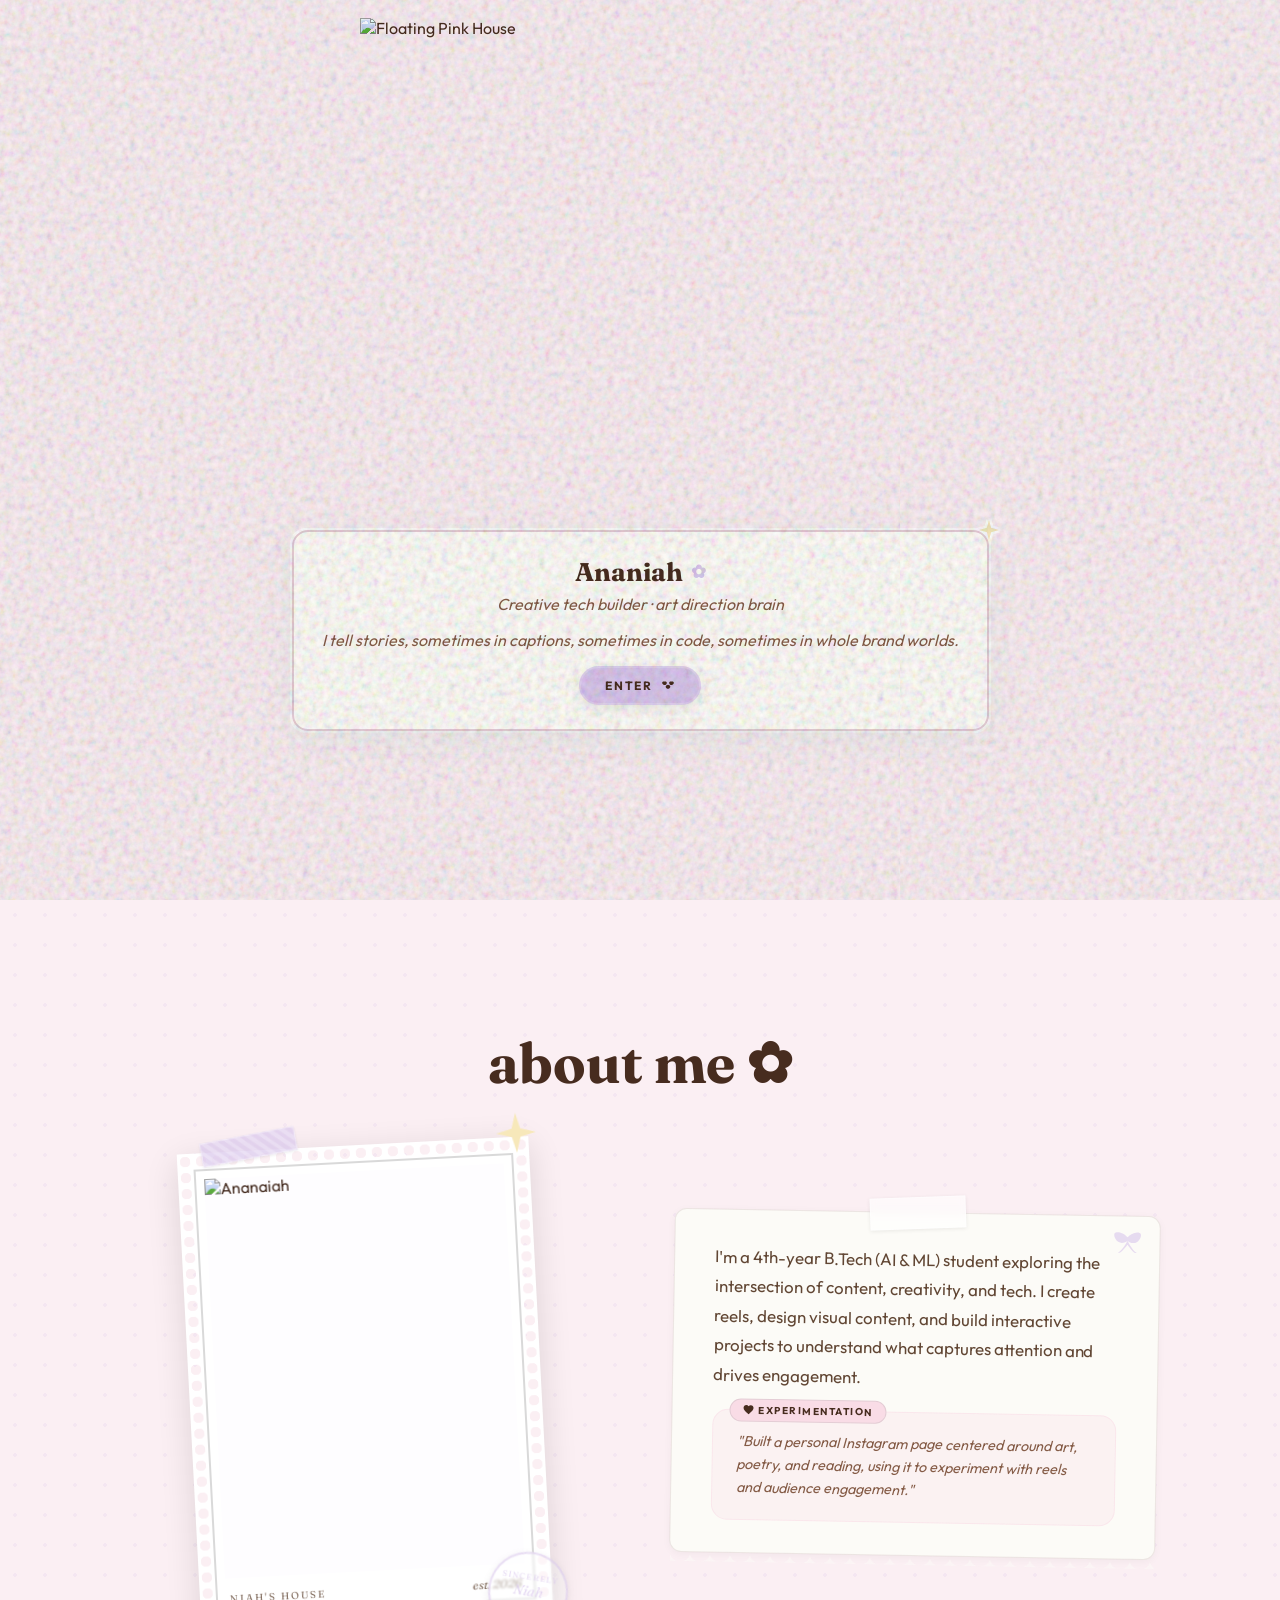
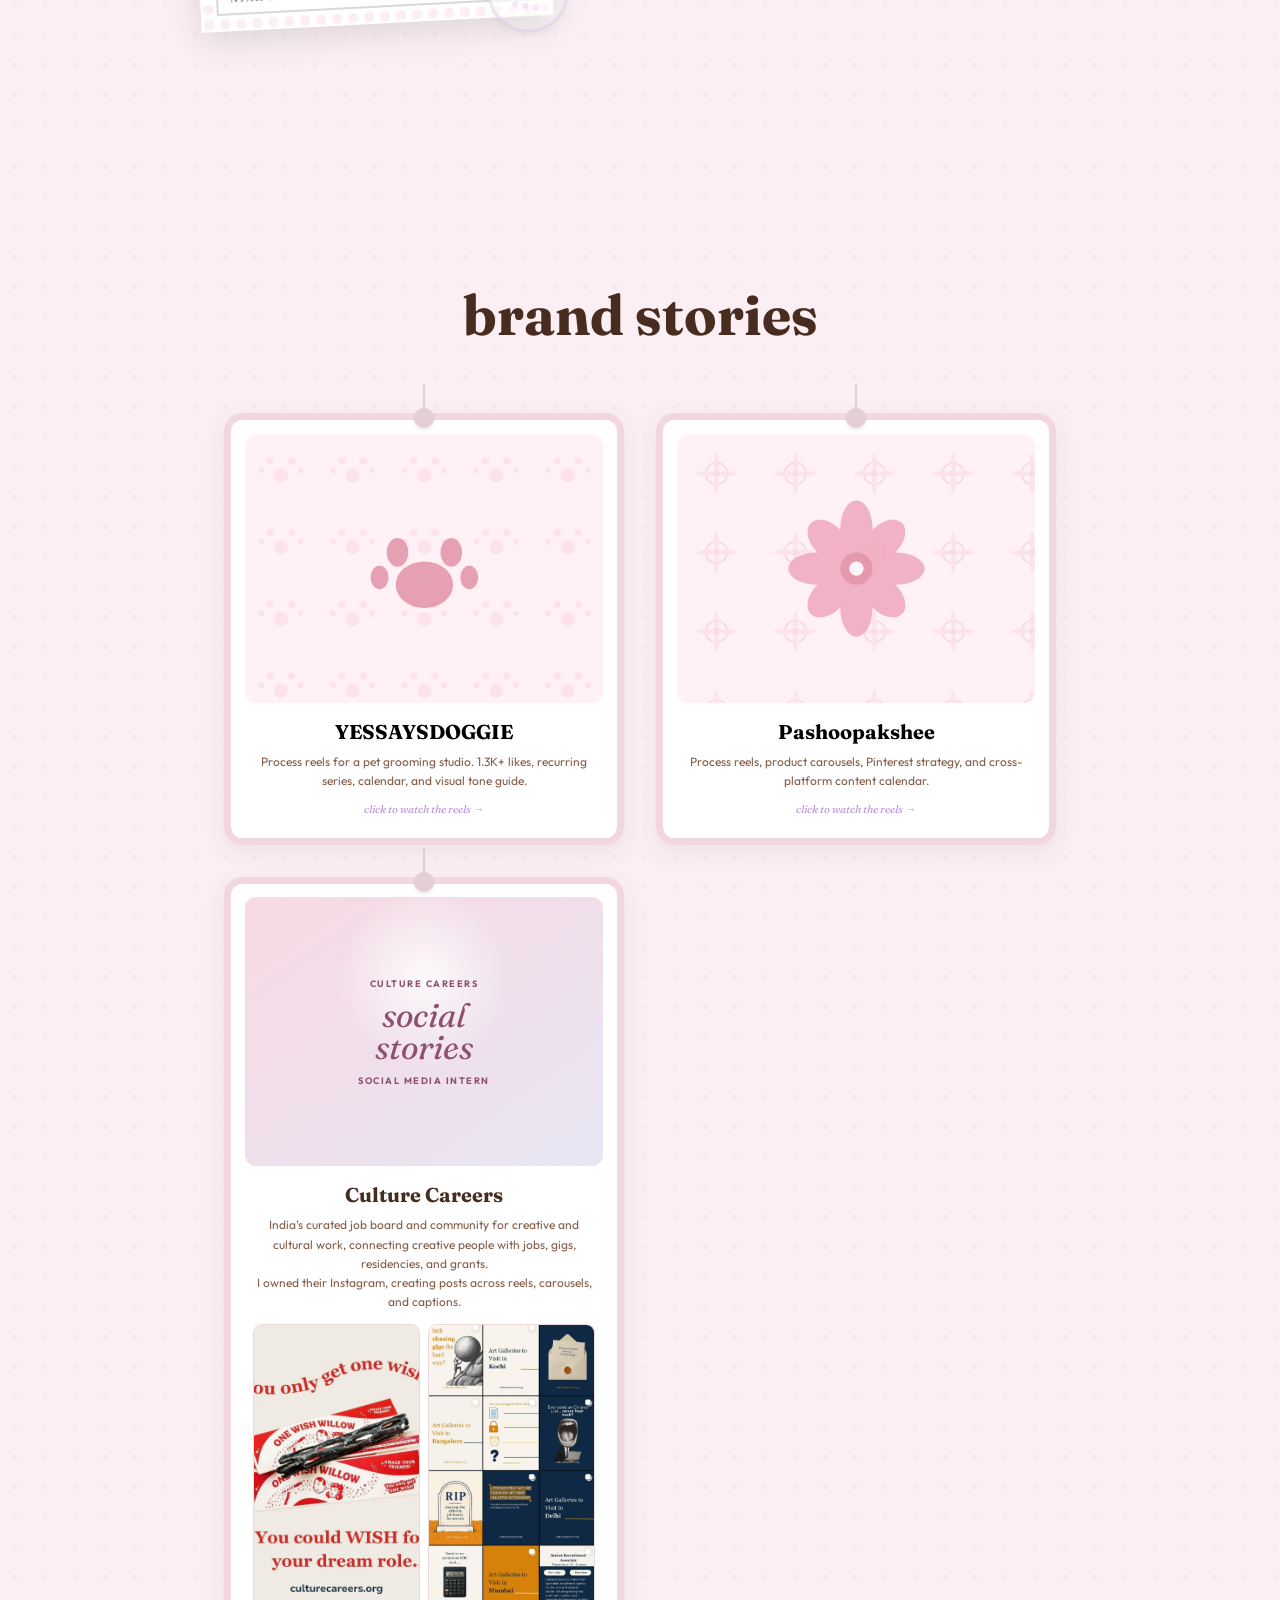
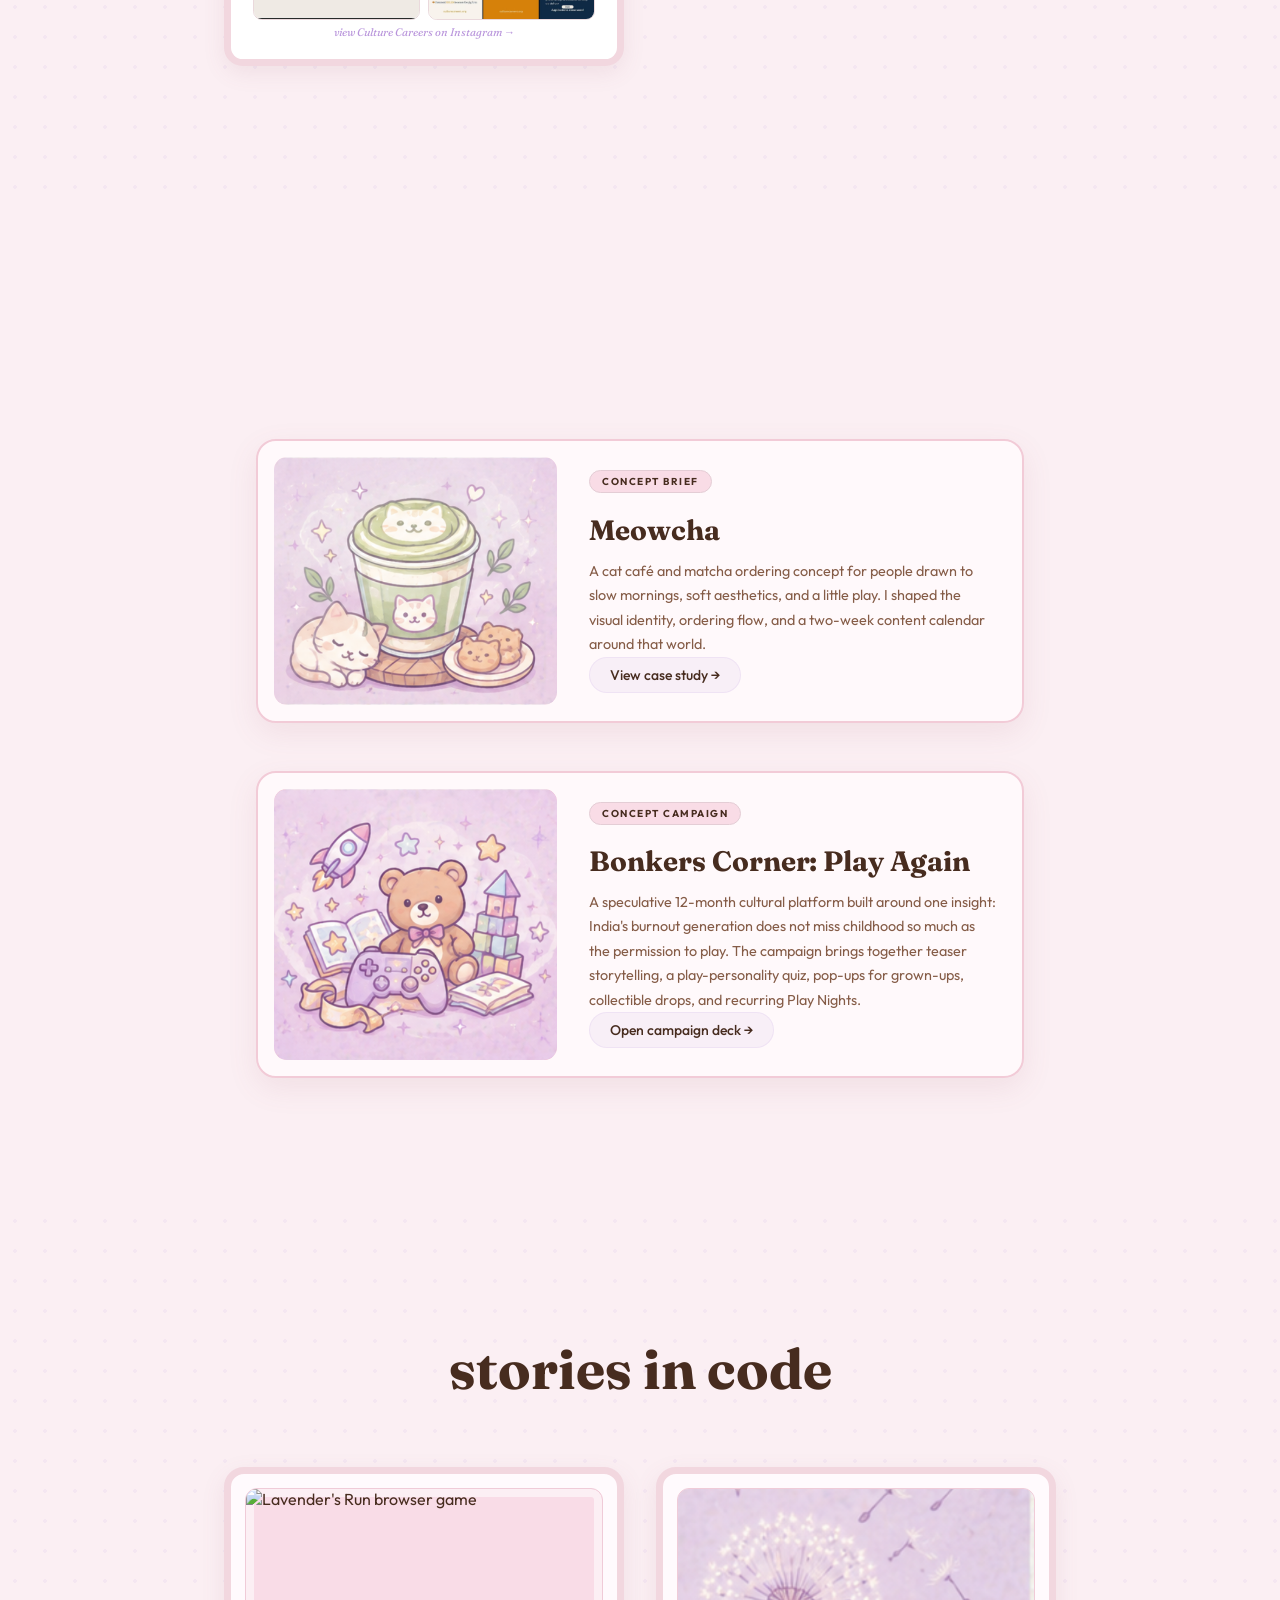
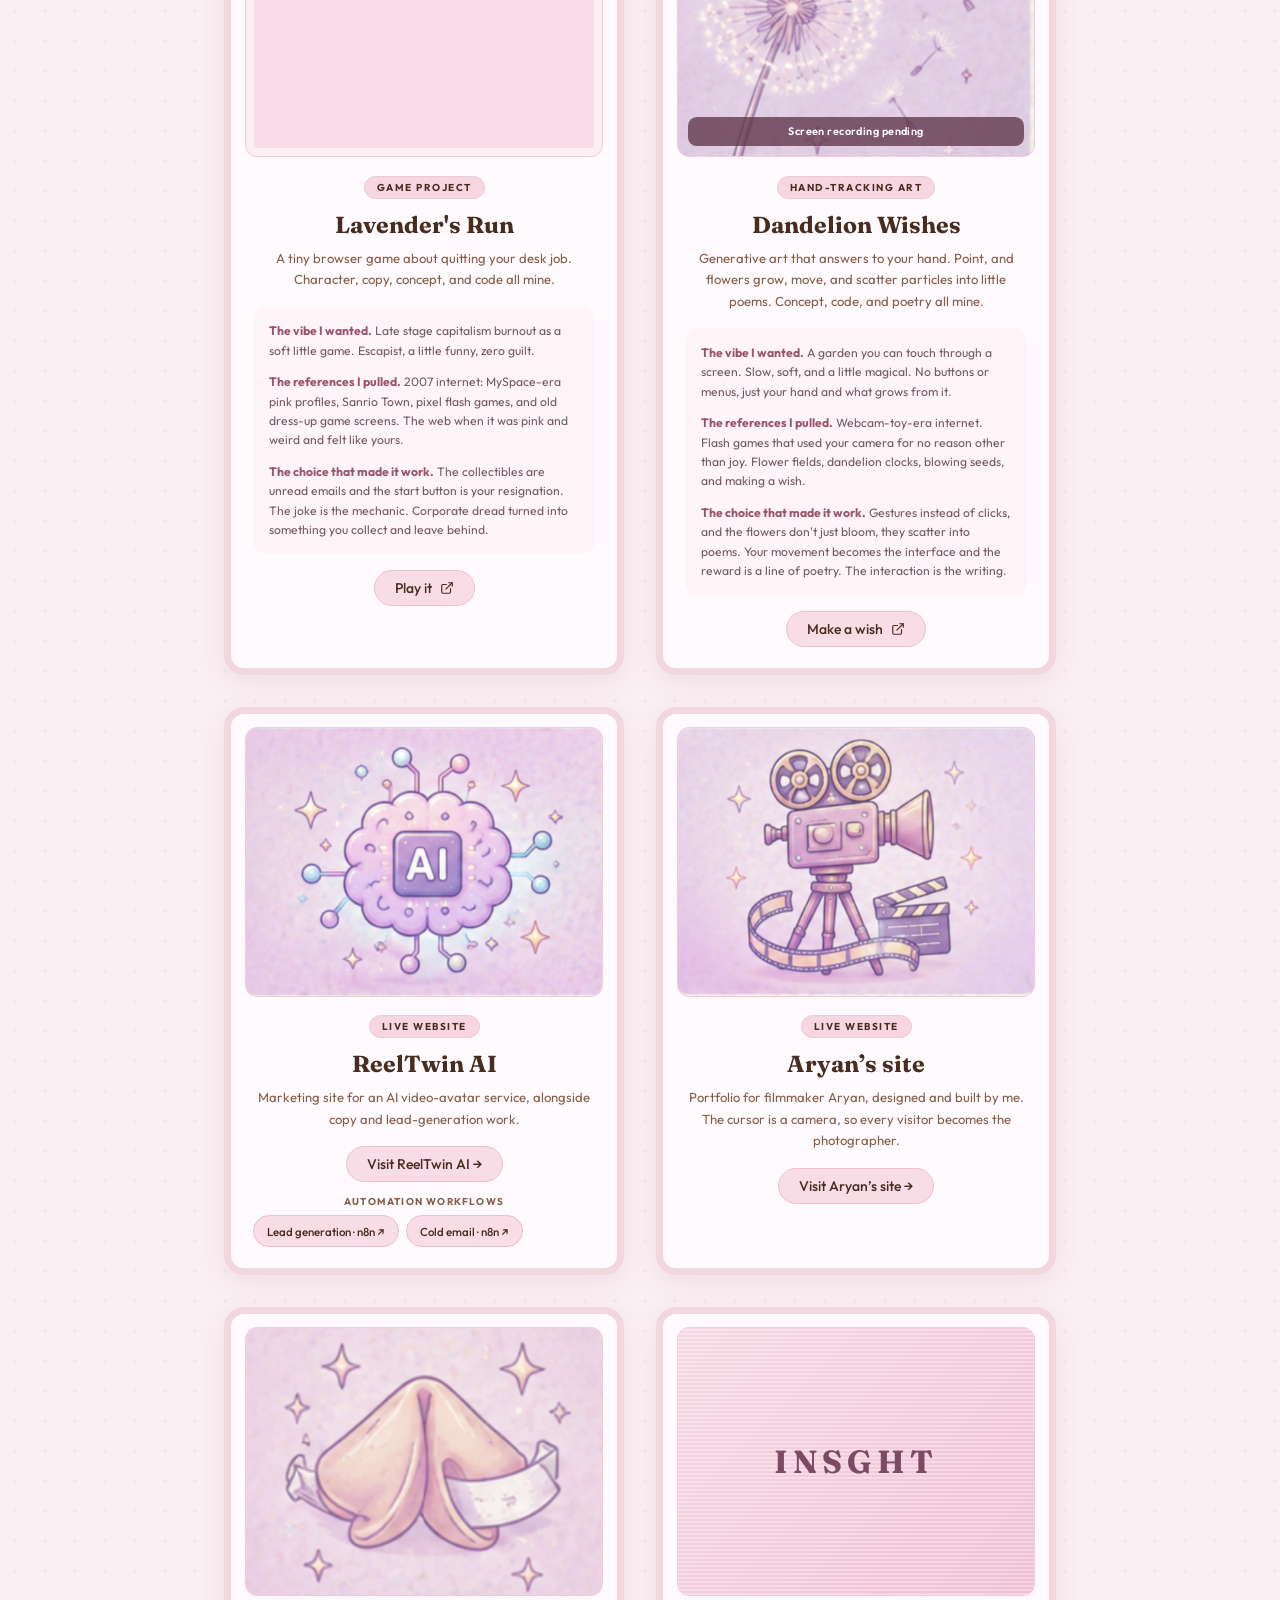
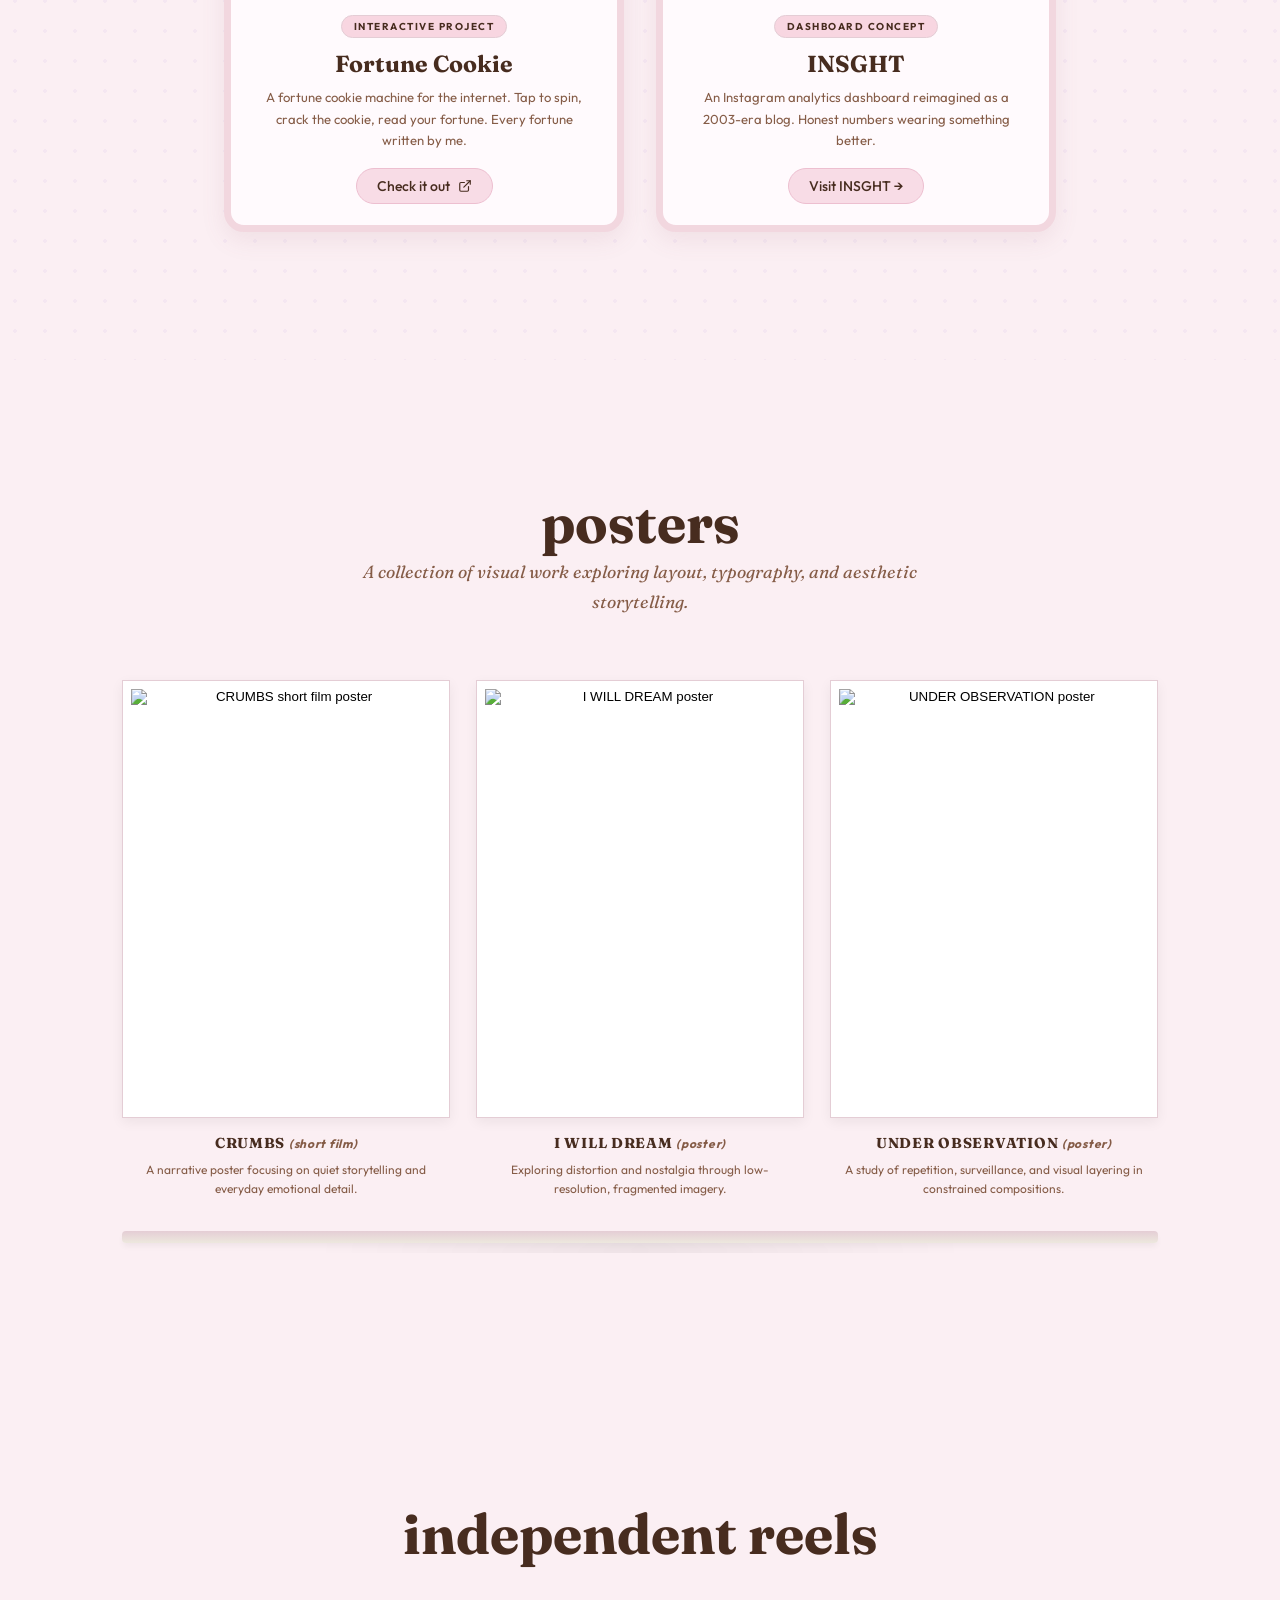
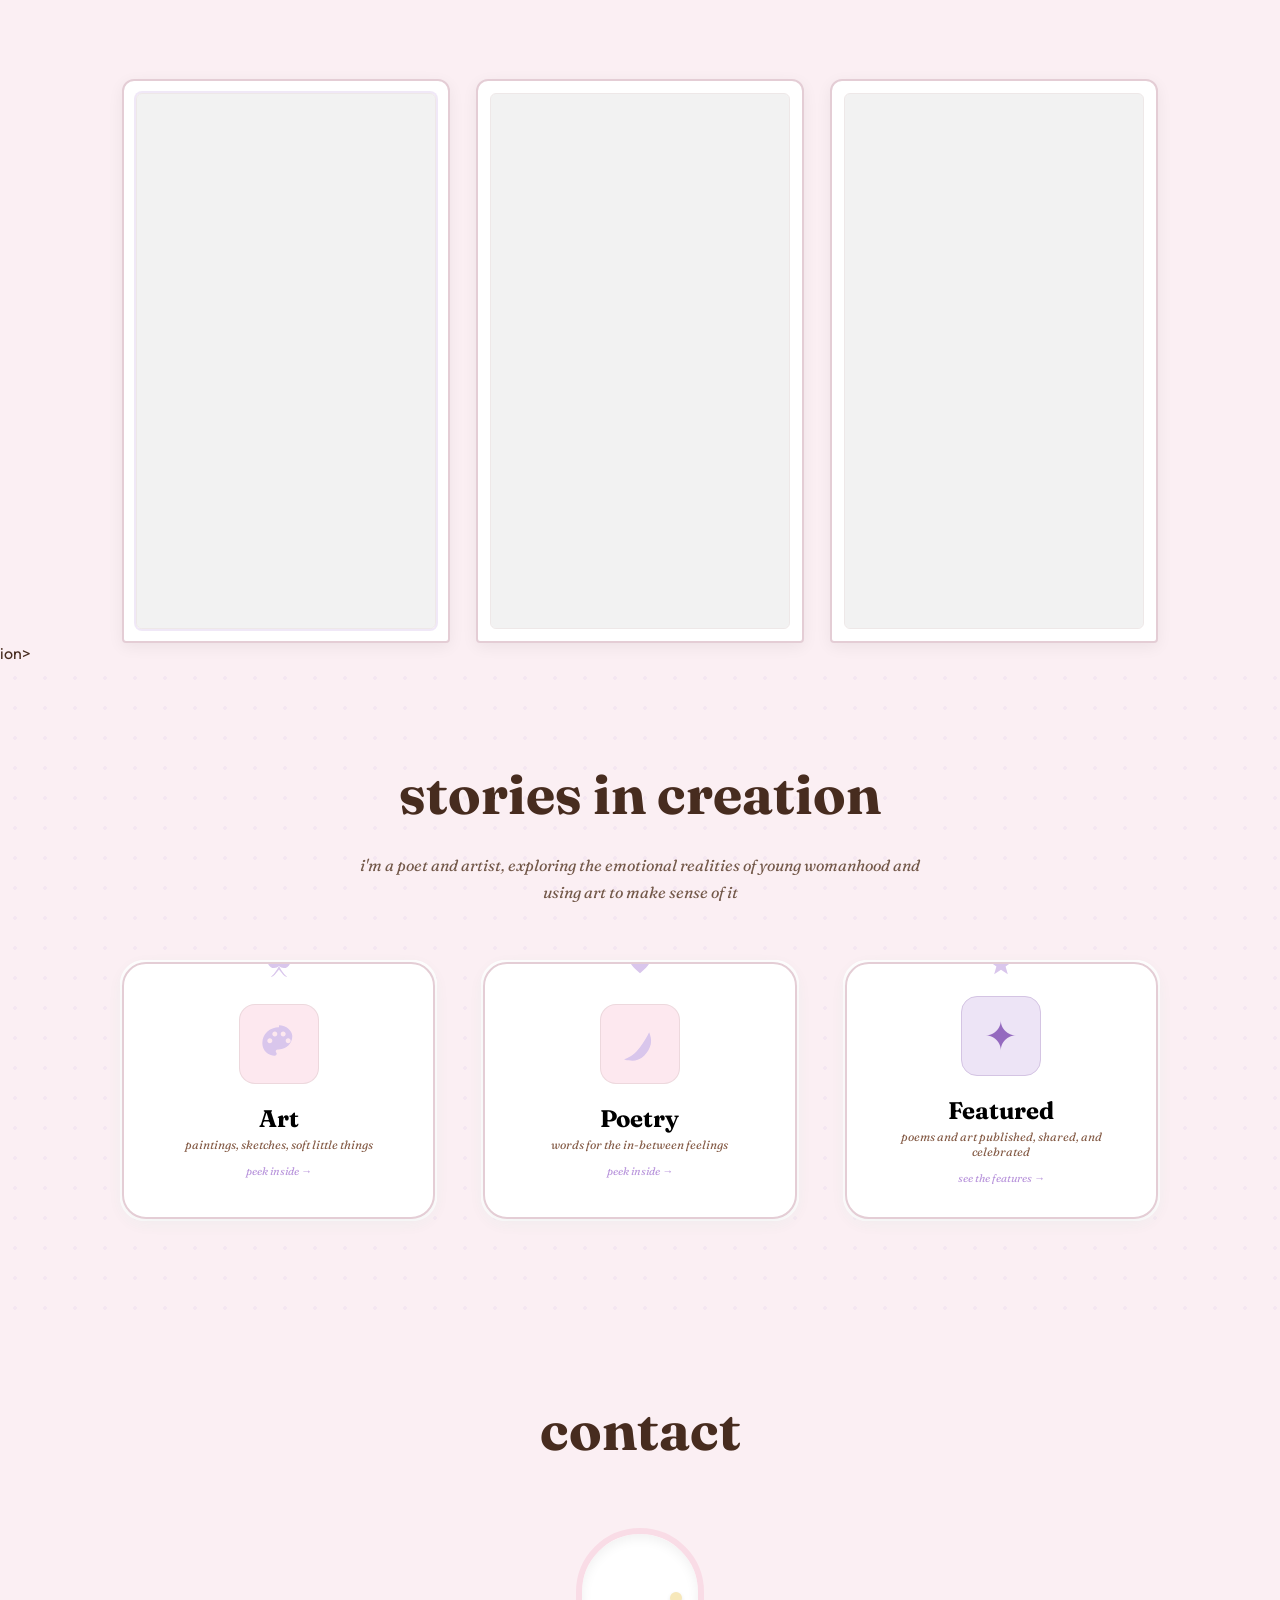
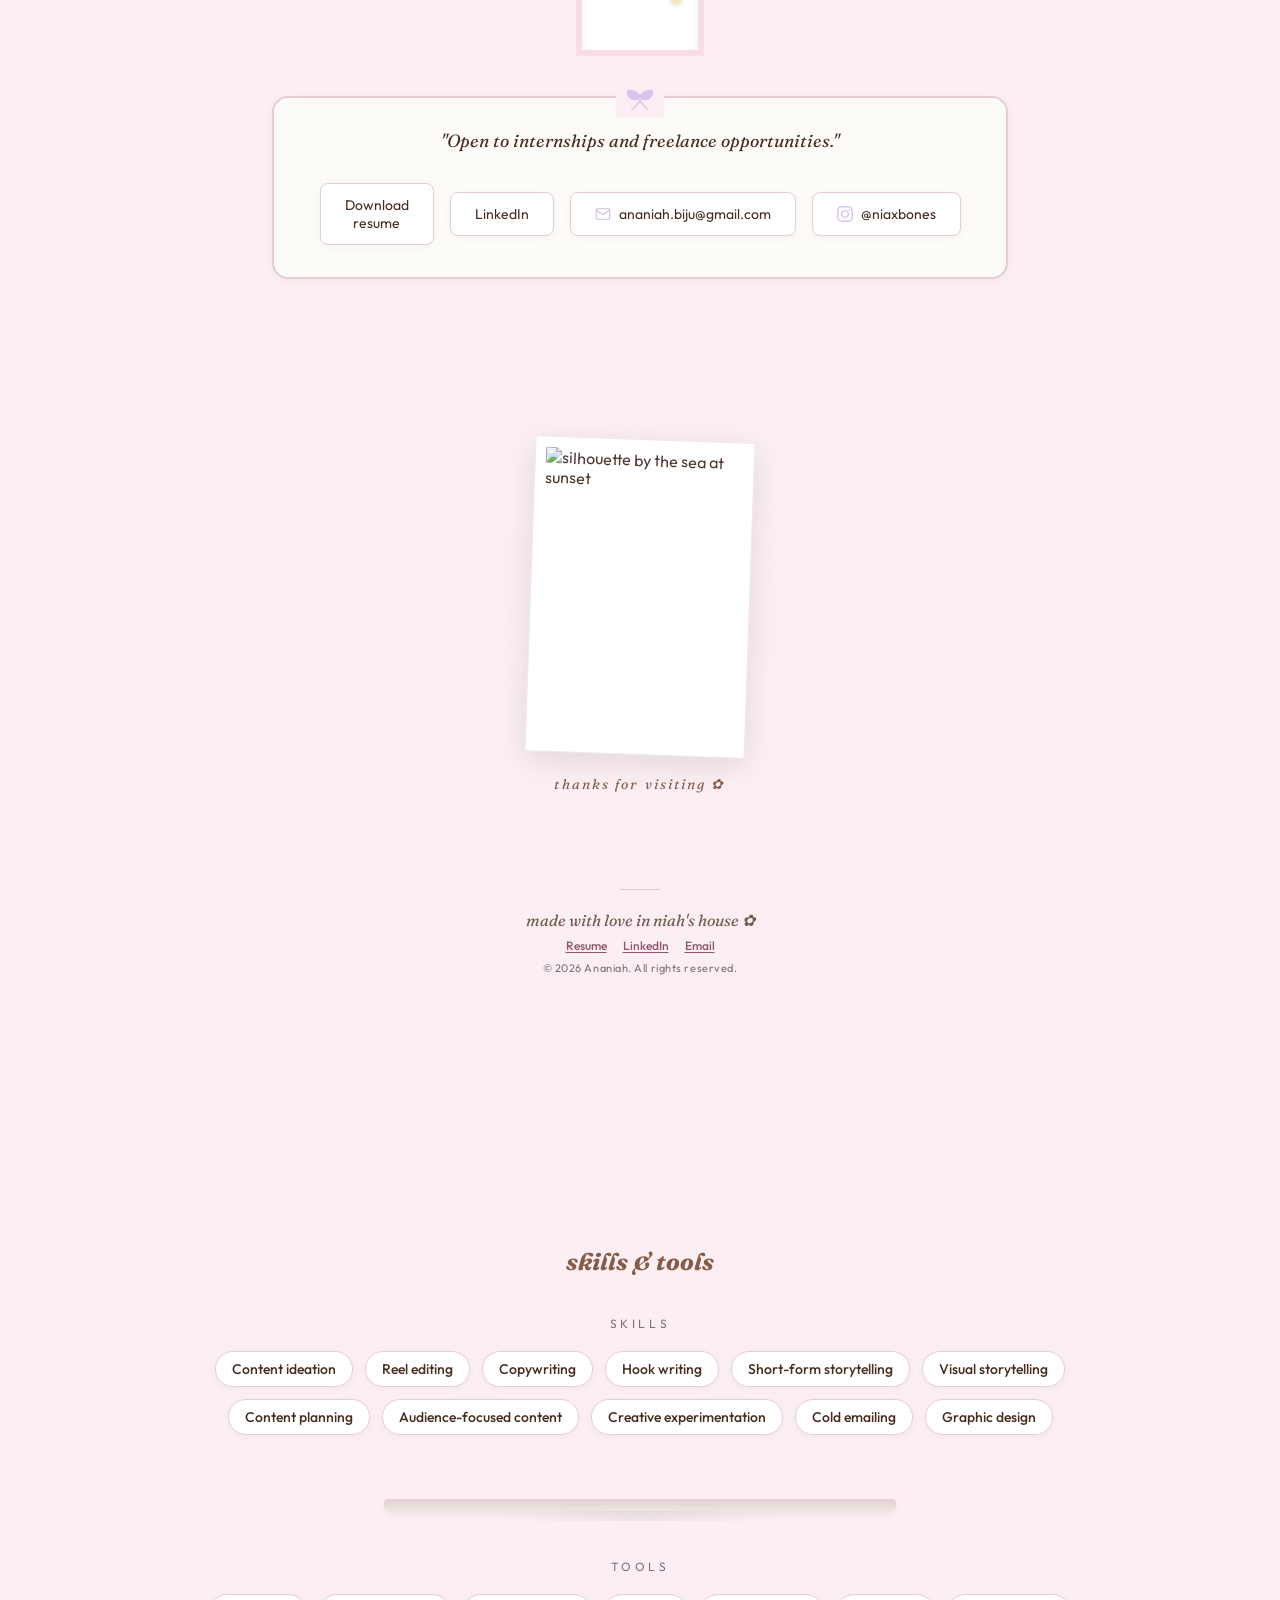
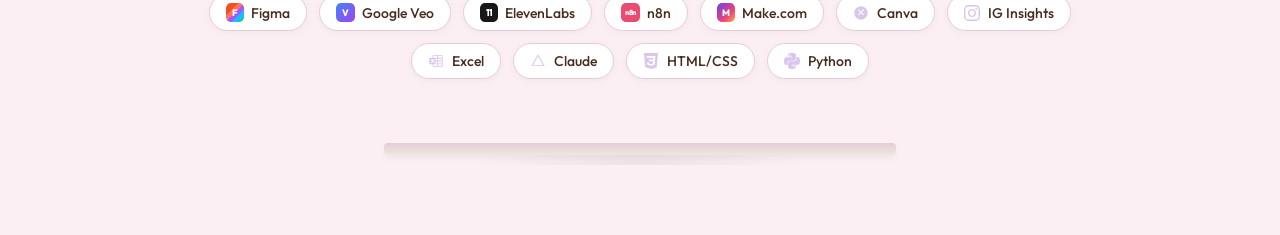
==== commit 6bb4315e: "Update index.html" ====
--- a/index.html
+++ b/index.html
@@ -4,8 +4,8 @@
   <meta charset="UTF-8" />
   <meta name="viewport" content="width=device-width, initial-scale=1.0, maximum-scale=1" />
   <title>Niah's House</title>
-  <link rel="icon" type="image/svg+xml" href="assets/icons/favicon.svg" />
-  <meta property="og:image" content="assets/opengraph.jpg" />
+  <link rel="icon" type="image/svg+xml" href="assets/assets/icons/favicon.svg" />
+  <meta property="og:image" content="assets/assets/opengraph.jpg" />
   <meta name="description" content="Niah's creative portfolio — content, art, and interactive projects." />
 
   <!-- Google Fonts -->
@@ -196,7 +196,7 @@
               <div class="wood-frame meowcha-brand-frame" style="position:relative;">
                 <div class="frame-nail"></div>
                 <div class="frame-nail-line"></div>
-                <img src="assets/meowcha-concept-board.png" alt="ChatGPT AI-generated mockup board for the Meowcha cat café and matcha concept" loading="lazy" />
+                <img src="assets/assets/meowcha-concept-board.png" alt="ChatGPT AI-generated mockup board for the Meowcha cat café and matcha concept" loading="lazy" />
               </div>
               <p class="meowcha-caption">AI-generated mockup made with ChatGPT · Meowcha concept by me</p>
             </div>
@@ -228,7 +228,7 @@
 
           <article class="spec-work-card reveal" style="margin-top:3rem;">
             <div class="spec-work-cover meowcha-cover">
-              <img src="assets/meowcha-spec-card-art.png" alt="Illustrated Meowcha matcha cup with cats, used as the concept brief cover art" loading="lazy" />
+              <img src="assets/assets/meowcha-spec-card-art.png" alt="Illustrated Meowcha matcha cup with cats, used as the concept brief cover art" loading="lazy" />
             </div>
             <div class="spec-work-copy">
               <div class="project-badge">Concept Brief</div>
@@ -240,20 +240,20 @@
 
           <article class="spec-work-card reveal" style="margin-top:3rem;">
             <div class="spec-work-cover bonkers-cover">
-              <img src="assets/bonkers-spec-card-art.png" alt="Illustrated teddy bear, game controller, book, and toys for the Bonkers Corner Play Again campaign" loading="lazy" />
+              <img src="assets/assets/bonkers-spec-card-art.png" alt="Illustrated teddy bear, game controller, book, and toys for the Bonkers Corner Play Again campaign" loading="lazy" />
             </div>
             <div class="spec-work-copy">
               <div class="project-badge">Concept Campaign</div>
               <h3>Bonkers Corner: Play Again</h3>
               <p>A speculative 12-month cultural platform built around one insight: India&apos;s burnout generation does not miss childhood so much as the permission to play. The campaign brings together teaser storytelling, a play-personality quiz, pop-ups for grown-ups, collectible drops, and recurring Play Nights.</p>
-              <a href="assets/bonkers_play_again.pptx" target="_blank" rel="noopener noreferrer" class="project-link">Open campaign deck →</a>
+              <a href="assets/assets/bonkers_play_again.pptx" target="_blank" rel="noopener noreferrer" class="project-link">Open campaign deck →</a>
             </div>
           </article>
 
           <article class="veo-study-card reveal" aria-labelledby="veo-study-title">
             <div class="veo-study-media">
               <video controls playsinline preload="metadata">
-                <source src="assets/google-veo-experiment.mp4" type="video/mp4" />
+                <source src="assets/assets/google-veo-experiment.mp4" type="video/mp4" />
                 Your browser does not support video playback.
               </video>
             </div>
@@ -370,8 +370,8 @@
                 <p class="brand-card-desc">India’s curated job board and community for creative and cultural work, connecting creative people with jobs, gigs, residencies, and grants.</p>
                 <p class="brand-card-desc">I owned their Instagram, creating posts across reels, carousels, and captions.</p>
                 <div class="culture-work-gallery" aria-label="Culture Careers Instagram work samples">
-                  <img src="assets/culture-careers-reel-share.jpeg" alt="Culture Careers story sharing a creative opportunity and thanking the account for a featured work" loading="lazy" />
-                  <img src="assets/culture-careers-instagram-grid.jpeg" alt="Grid of Culture Careers Instagram posts about creative jobs, art galleries, and career advice" loading="lazy" />
+                  <img src="assets/assets/culture-careers-reel-share.jpeg" alt="Culture Careers story sharing a creative opportunity and thanking the account for a featured work" loading="lazy" />
+                  <img src="assets/assets/culture-careers-instagram-grid.jpeg" alt="Grid of Culture Careers Instagram posts about creative jobs, art galleries, and career advice" loading="lazy" />
                 </div>
                 <a class="brand-card-cta" href="https://www.instagram.com/culturecareersworld/" target="_blank" rel="noopener noreferrer">view Culture Careers on Instagram →</a>
               </div>
@@ -384,7 +384,7 @@
               <div class="frame-nail"></div>
               <div class="frame-nail-line"></div>
               <div class="brand-pattern brand-pattern-reeltwin">
-                <img class="brand-pattern-art" src="assets/reeltwin-card-art.png" alt="Pastel AI brain illustration for ReelTwin AI" loading="lazy" />
+                <img class="brand-pattern-art" src="assets/assets/reeltwin-card-art.png" alt="Pastel AI brain illustration for ReelTwin AI" loading="lazy" />
               </div>
               <div class="brand-card-copy">
                 <h3 class="brand-card-title">ReelTwin AI</h3>
@@ -400,7 +400,7 @@
               <div class="frame-nail"></div>
               <div class="frame-nail-line"></div>
               <div class="brand-pattern brand-pattern-aryan">
-                <img class="brand-pattern-art" src="assets/aryan-card-art.png" alt="Pastel film camera and clapperboard illustration for Aryan V.S Films" loading="lazy" />
+                <img class="brand-pattern-art" src="assets/assets/aryan-card-art.png" alt="Pastel film camera and clapperboard illustration for Aryan V.S Films" loading="lazy" />
               </div>
               <div class="brand-card-copy">
                 <h3 class="brand-card-title">Aryan V.S Films</h3>
@@ -491,7 +491,7 @@
 
           <!-- Fortune Cookie -->
           <div class="project-card soft-project-card reveal reveal-delay-2" style="margin-top:2rem;">
-            <div class="project-img-wrap project-image-art"><img src="assets/fortune-cookie.png" alt="Pink Fortune Cookie game screen" loading="lazy" /></div>
+            <div class="project-img-wrap project-image-art"><img src="assets/assets/fortune-cookie.png" alt="Pink Fortune Cookie game screen" loading="lazy" /></div>
             <div class="project-content">
               <div class="project-badge">Interactive Project</div>
               <h3 class="project-title">Fortune Cookie</h3>
@@ -509,7 +509,7 @@
 
           <!-- Dandelion Wishes -->
           <div class="project-card soft-project-card reveal project-dandelion" style="margin-top:2rem;">
-            <div class="project-img-wrap project-image-art recording-pending"><img src="assets/dandelion-wishes.png" alt="Dandelion Wishes night-sky screen" loading="lazy" /><span>Screen recording pending</span></div>
+            <div class="project-img-wrap project-image-art recording-pending"><img src="assets/assets/dandelion-wishes.png" alt="Dandelion Wishes night-sky screen" loading="lazy" /><span>Screen recording pending</span></div>
             <div class="project-content">
               <div class="project-badge">Hand-tracking art</div>
               <h3 class="project-title">Dandelion Wishes</h3>
@@ -543,7 +543,7 @@
 
           <article class="project-card soft-project-card reveal project-aryan">
             <div class="project-img-wrap code-site-cover aryan-site-cover">
-              <img src="assets/aryan-card-art.png" alt="Pastel film camera and clapperboard illustration for Aryan V.S Films" loading="lazy" />
+              <img src="assets/assets/aryan-card-art.png" alt="Pastel film camera and clapperboard illustration for Aryan V.S Films" loading="lazy" />
             </div>
             <div class="project-content">
               <div class="project-badge">Live Website</div>
@@ -555,7 +555,7 @@
 
           <article class="project-card soft-project-card reveal project-reeltwin">
             <div class="project-img-wrap code-site-cover reeltwin-site-cover">
-              <img src="assets/reeltwin-card-art.png" alt="Pastel AI brain illustration for ReelTwin AI" loading="lazy" />
+              <img src="assets/assets/reeltwin-card-art.png" alt="Pastel AI brain illustration for ReelTwin AI" loading="lazy" />
             </div>
             <div class="project-content">
               <div class="project-badge">Live Website</div>
@@ -652,16 +652,16 @@
           <div class="reel-window reveal">
             <div class="reel-frame">
               <div class="reel-video-wrap highlight">
-                <div class="reel-video-inner"><video autoplay loop muted playsinline preload="metadata"><source src="assets/instagram-reel-01.mp4" type="video/mp4" /></video></div>
+                <div class="reel-video-inner"><video autoplay loop muted playsinline preload="metadata"><source src="assets/assets/instagram-reel-01.mp4" type="video/mp4" /></video></div>
                 
               </div>
             </div>
           </div>
           <div class="reel-window reveal reveal-delay-1">
-            <div class="reel-frame"><div class="reel-video-wrap"><div class="reel-video-inner"><video autoplay loop muted playsinline preload="metadata"><source src="assets/instagram-reel-02.mp4" type="video/mp4" /></video></div></div></div>
+            <div class="reel-frame"><div class="reel-video-wrap"><div class="reel-video-inner"><video autoplay loop muted playsinline preload="metadata"><source src="assets/assets/instagram-reel-02.mp4" type="video/mp4" /></video></div></div></div>
           </div>
           <div class="reel-window reveal reveal-delay-2">
-            <div class="reel-frame"><div class="reel-video-wrap"><div class="reel-video-inner"><video autoplay loop muted playsinline preload="metadata"><source src="assets/instagram-reel-03.mp4" type="video/mp4" /></video></div></div></div>
+            <div class="reel-frame"><div class="reel-video-wrap"><div class="reel-video-inner"><video autoplay loop muted playsinline preload="metadata"><source src="assets/assets/instagram-reel-03.mp4" type="video/mp4" /></video></div></div></div>
           </div>
         </div>
       </div>
@@ -749,7 +749,7 @@
             </div>
             <p class="contact-quote">"Open to internships and freelance opportunities."</p>
             <div class="contact-links">
-              <a href="assets/niah_resume_v3.pdf" download class="contact-link">Download resume</a>
+              <a href="assets/assets/niah_resume_v3.pdf" download class="contact-link">Download resume</a>
               <a href="https://www.linkedin.com/in/ananiah-jacob-39a97426a" target="_blank" rel="noopener noreferrer" class="contact-link">LinkedIn</a>
               <a href="mailto:ananiah.biju@gmail.com" class="contact-link">
                 <svg viewBox="0 0 24 24" fill="none" stroke="currentColor" stroke-width="2" stroke-linecap="round" stroke-linejoin="round">
@@ -786,7 +786,7 @@
       <div class="footer-line"></div>
       <p class="footer-main">made with love in niah's house ✿</p>
       <nav class="footer-links" aria-label="Footer links">
-        <a href="assets/niah_resume_v3.pdf" download>Resume</a>
+        <a href="assets/assets/niah_resume_v3.pdf" download>Resume</a>
         <a href="https://www.linkedin.com/in/ananiah-jacob-39a97426a" target="_blank" rel="noopener noreferrer">LinkedIn</a>
         <a href="mailto:ananiah.biju@gmail.com">Email</a>
       </nav>
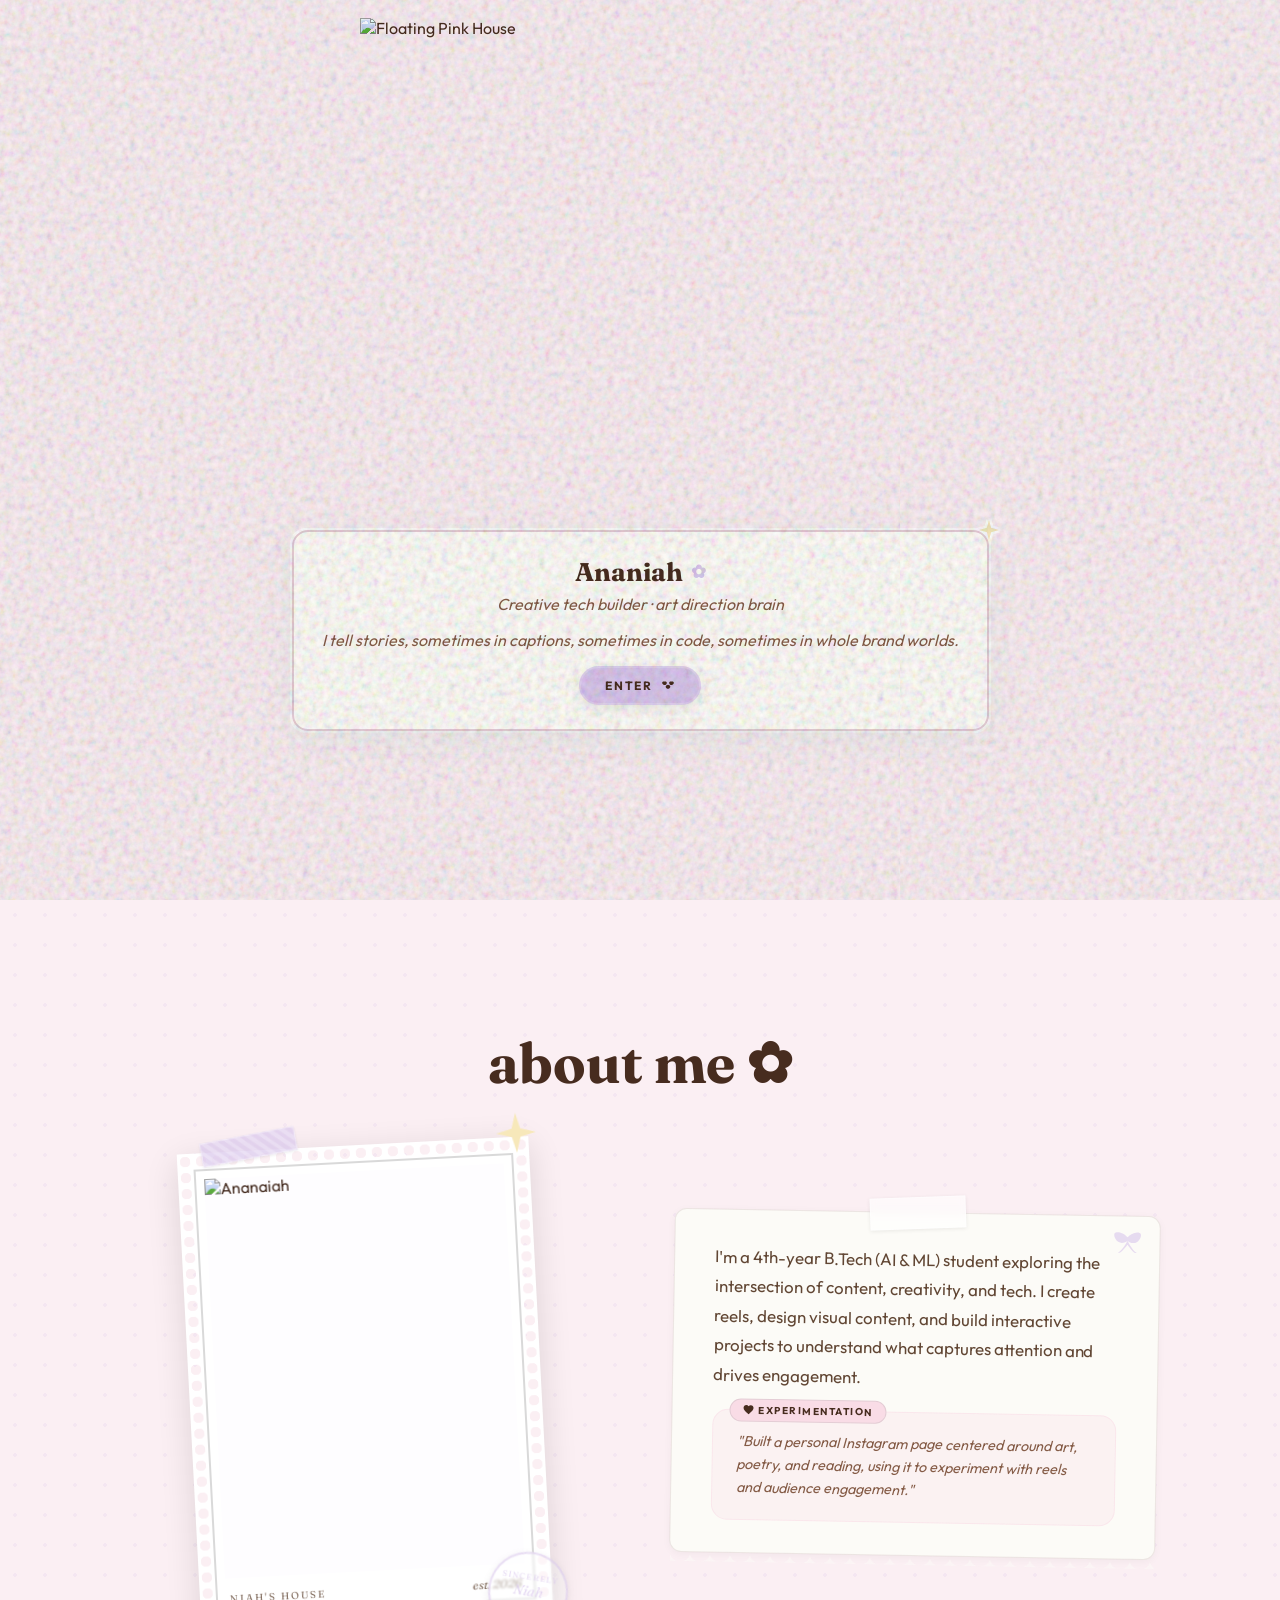
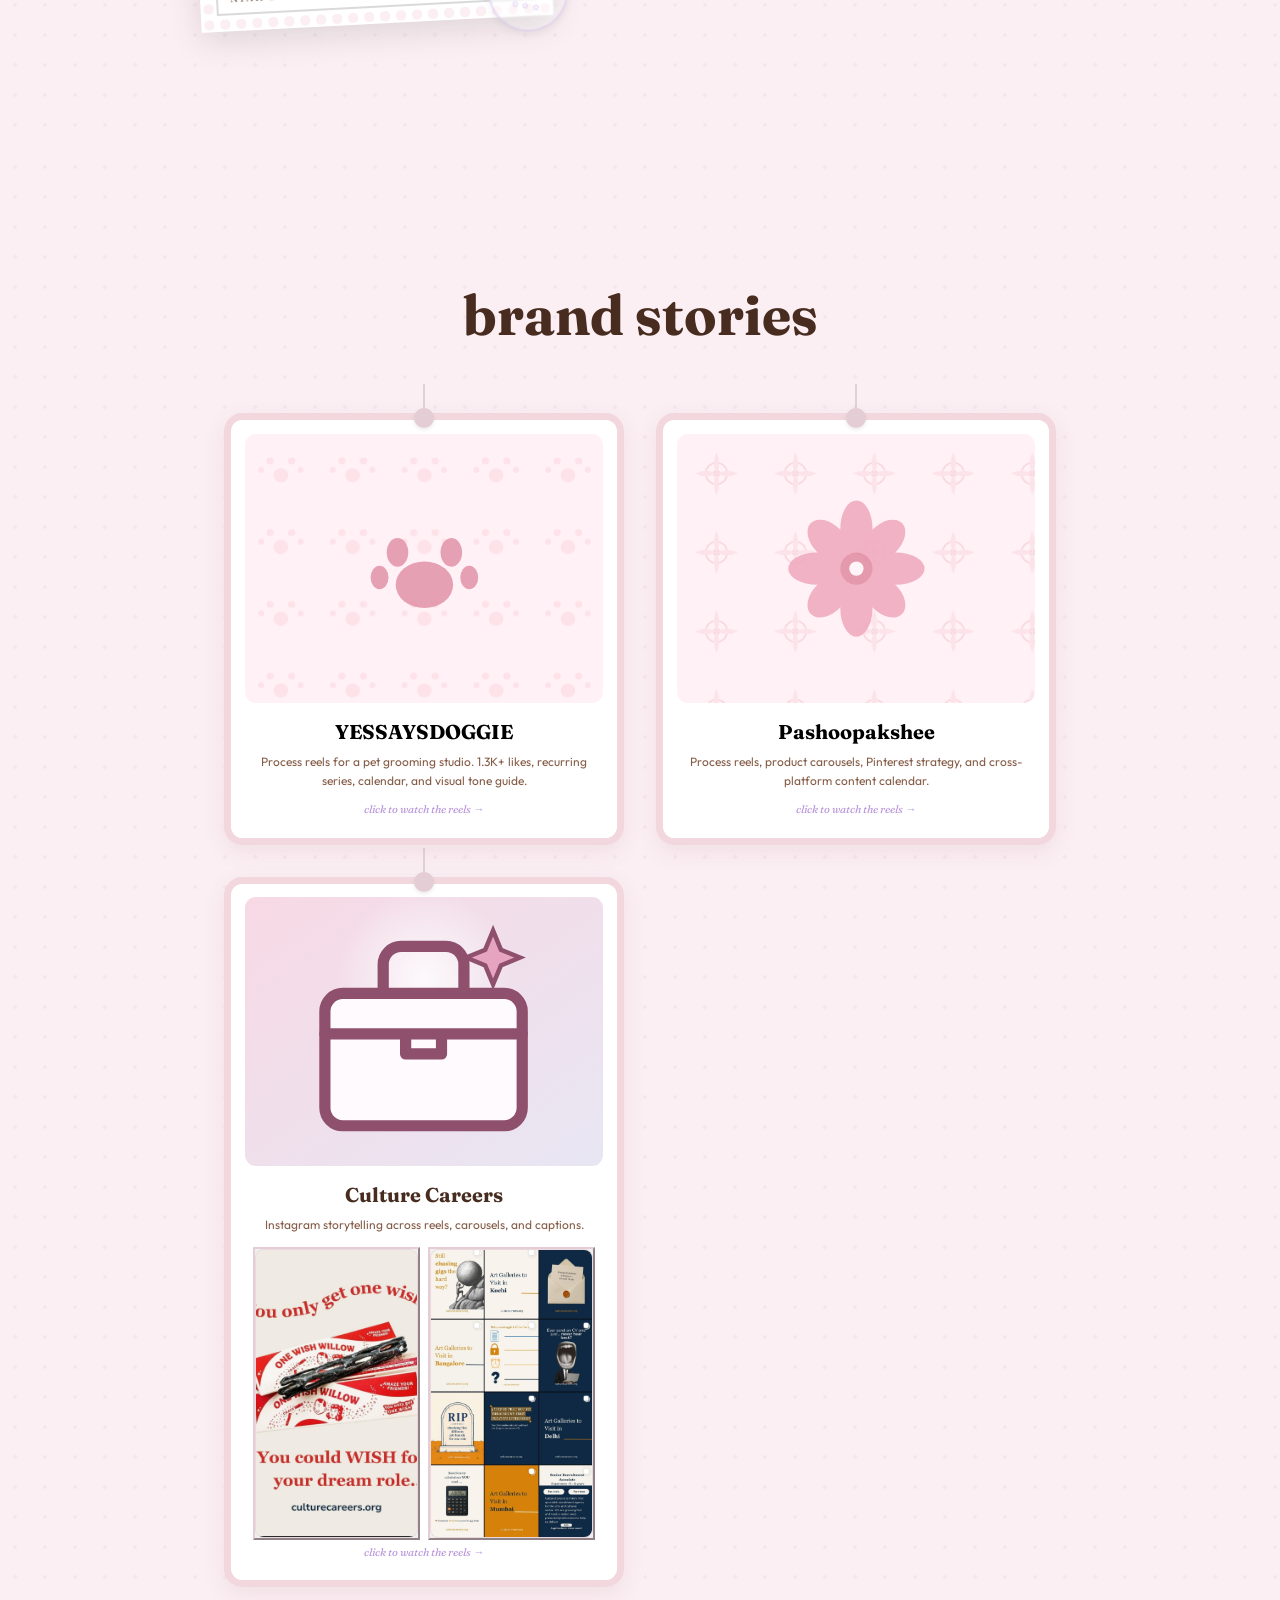
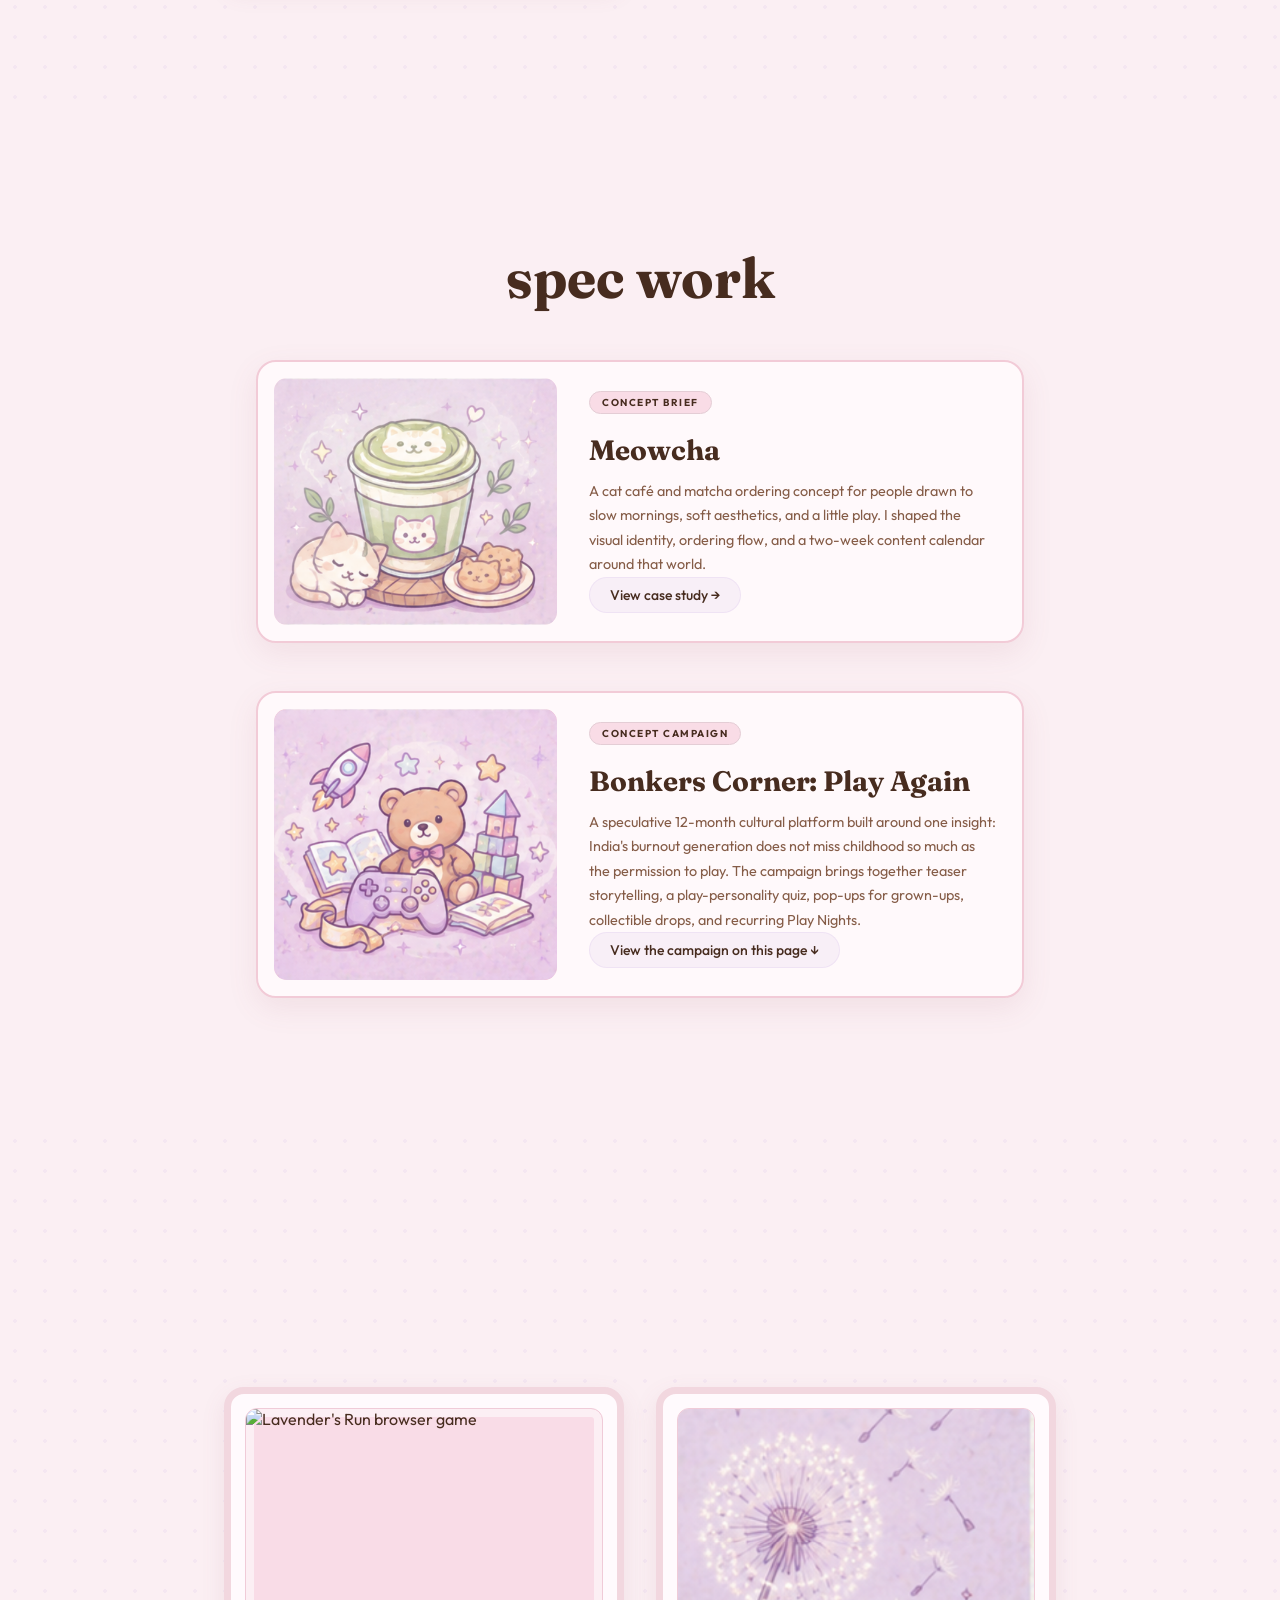
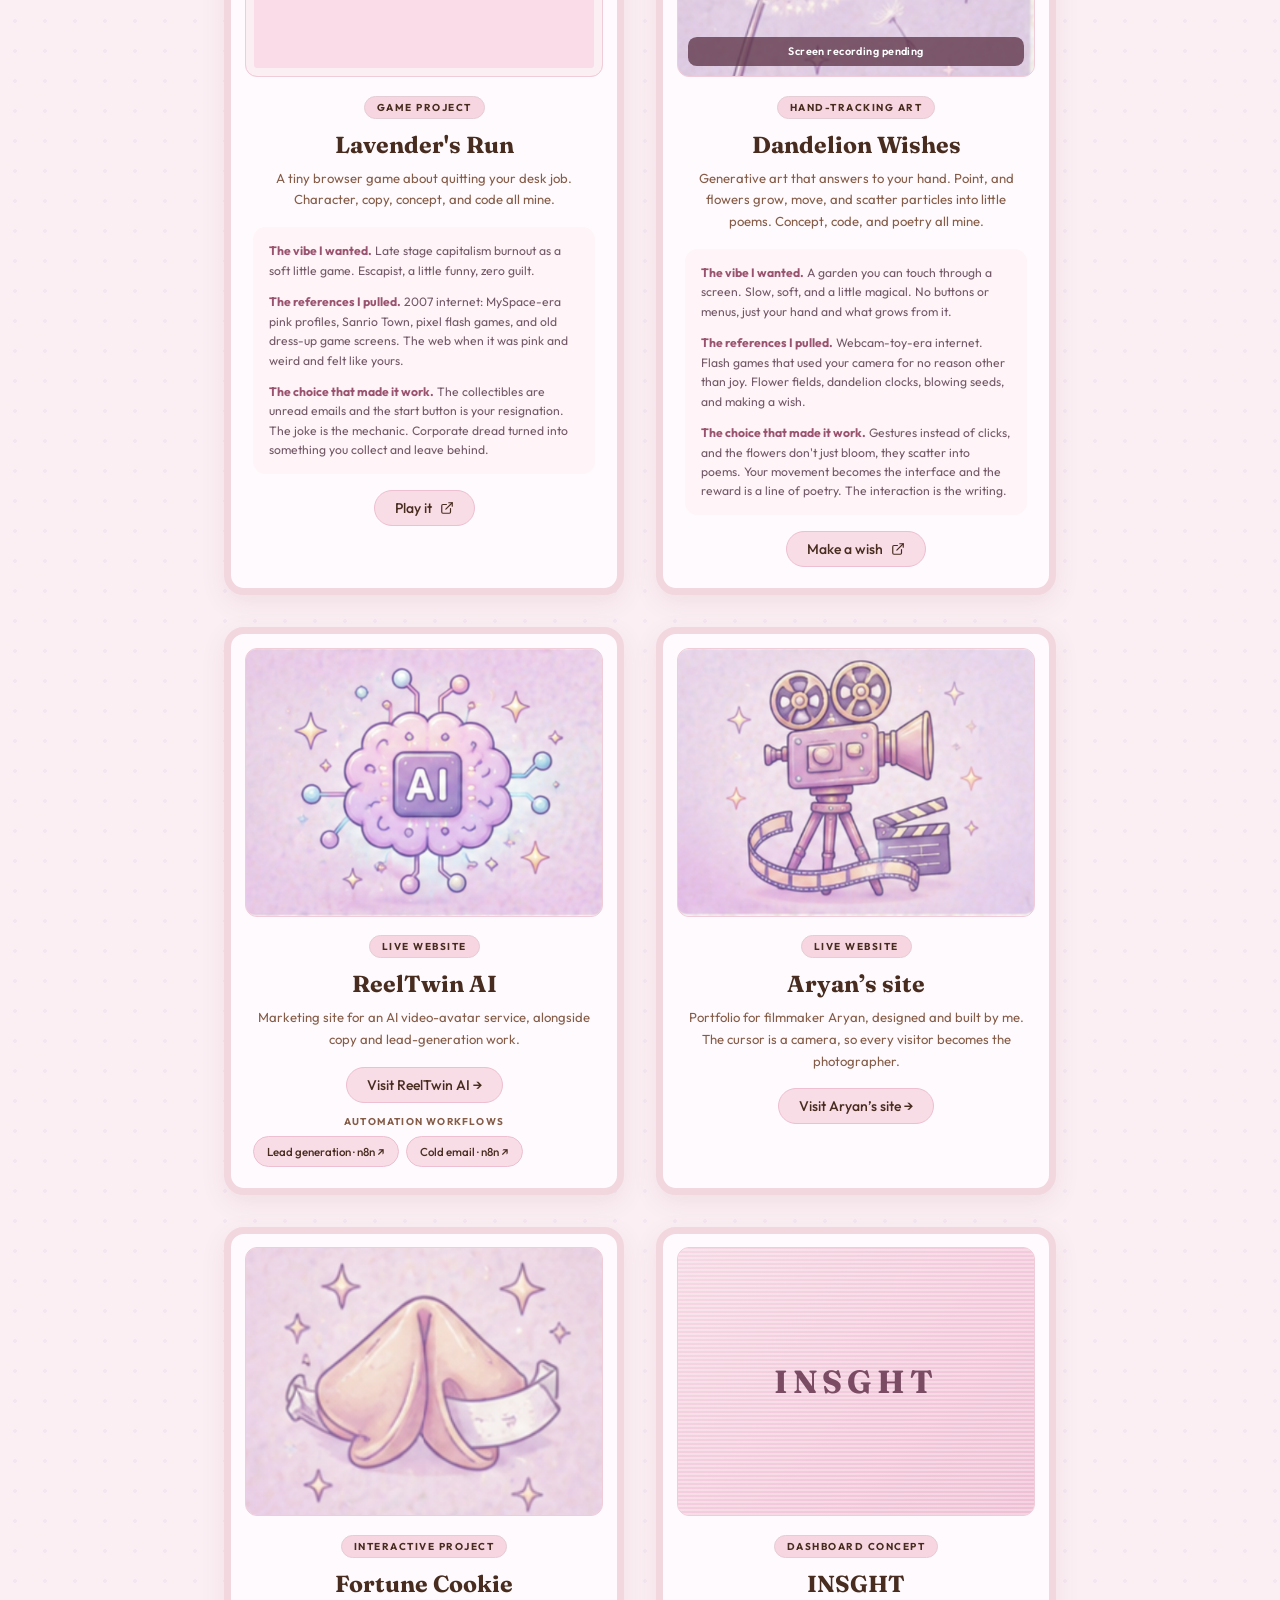
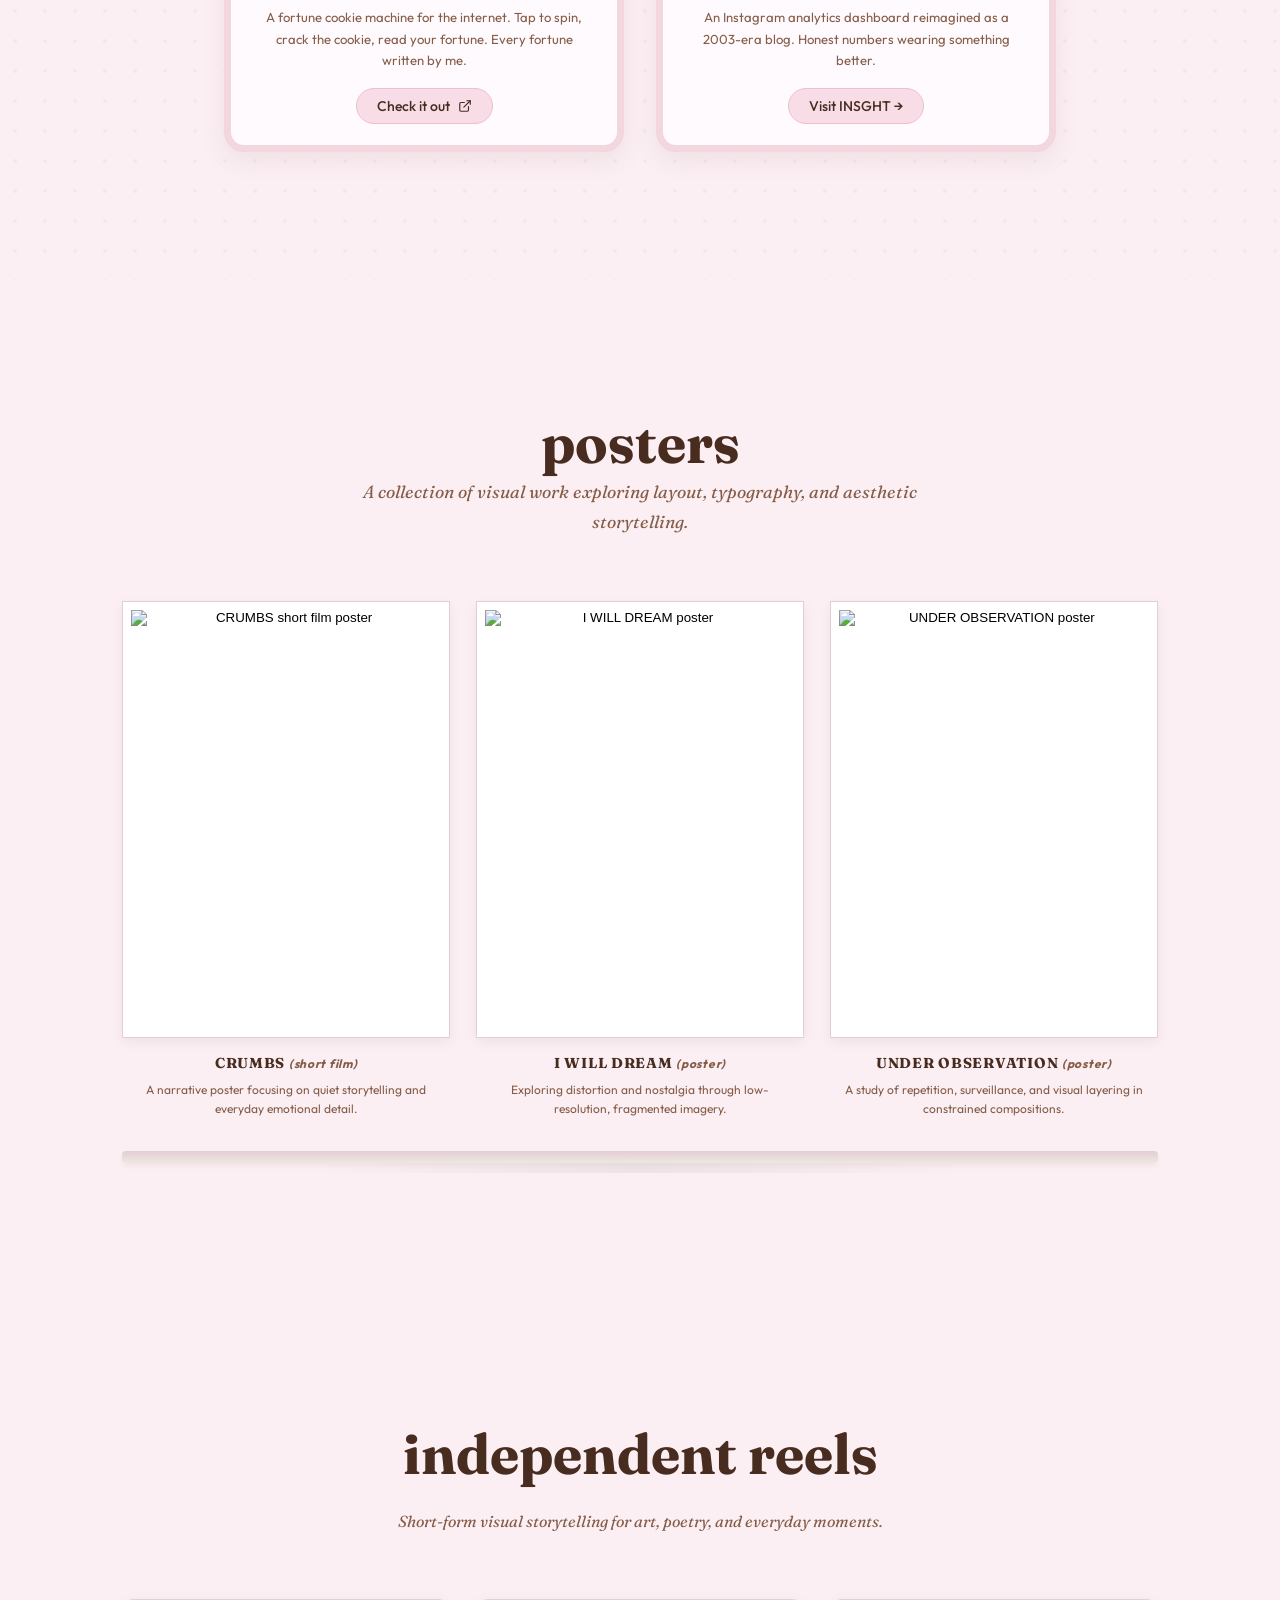
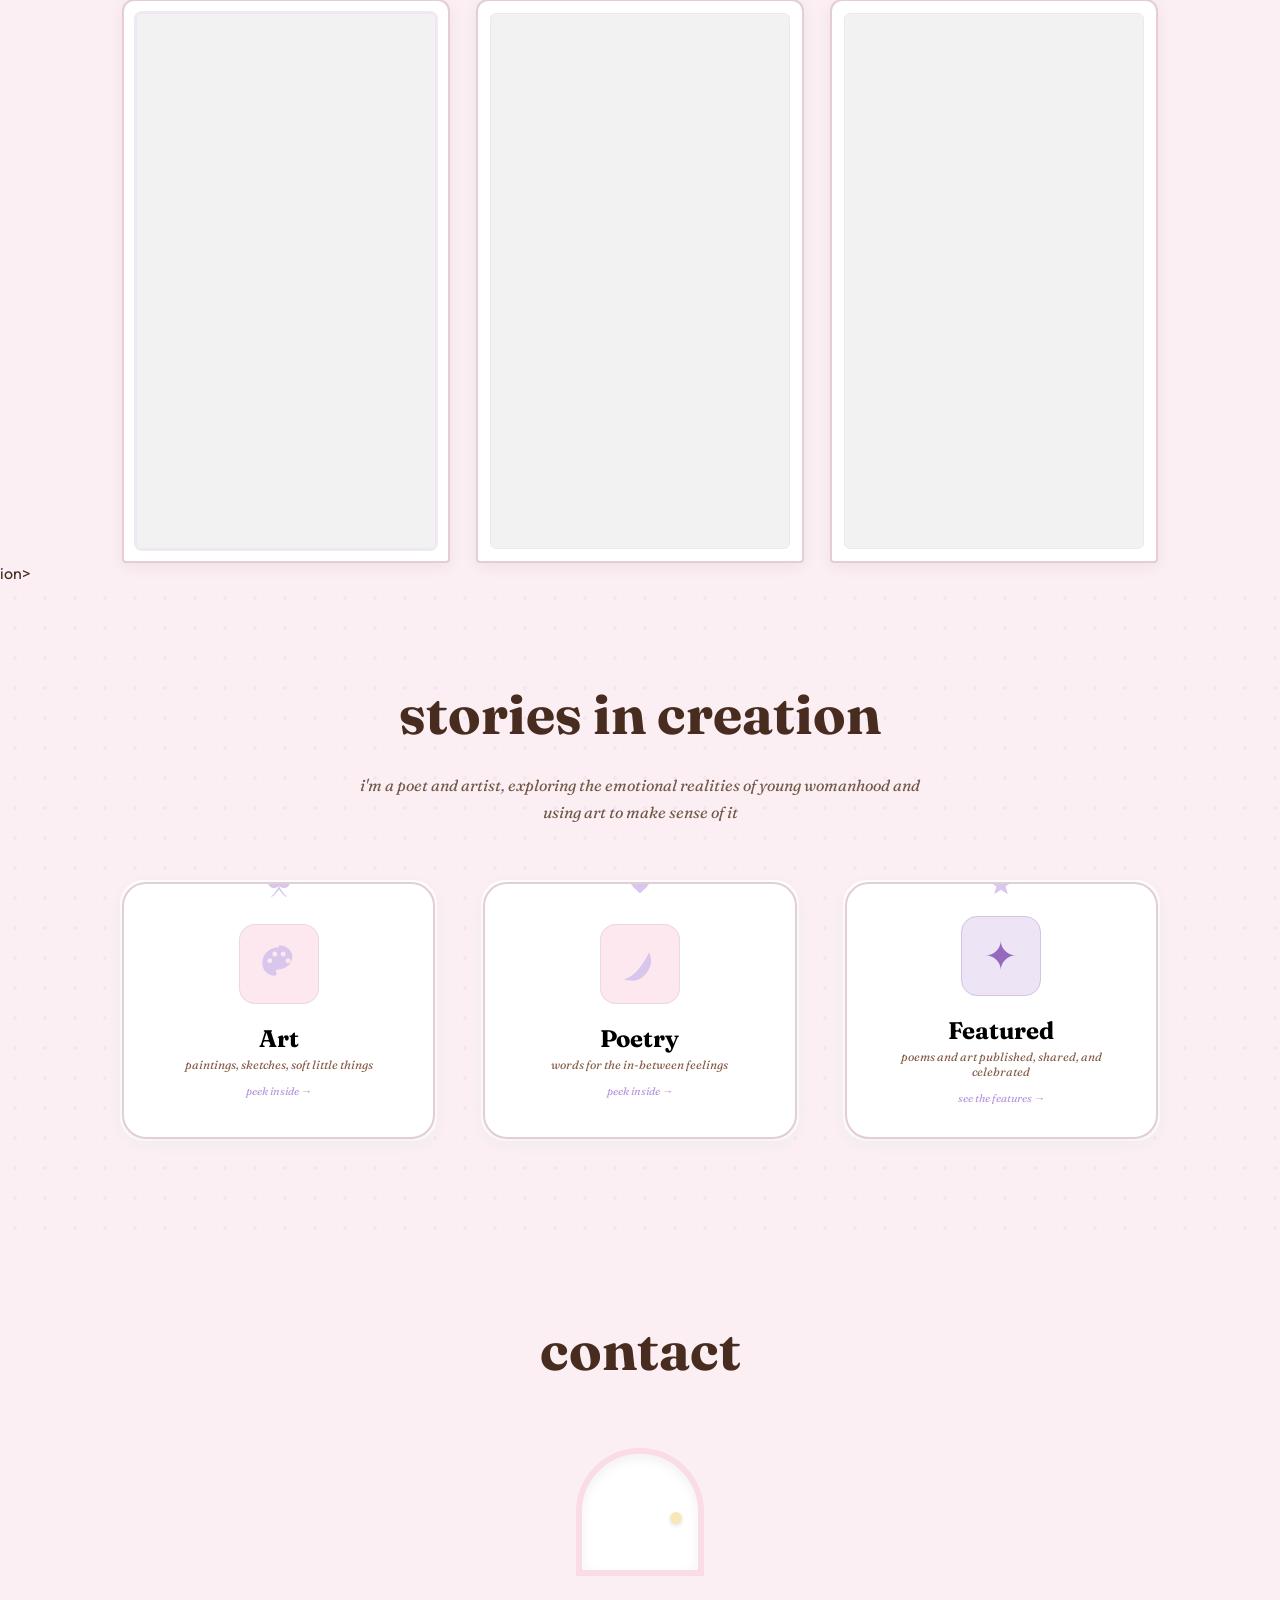
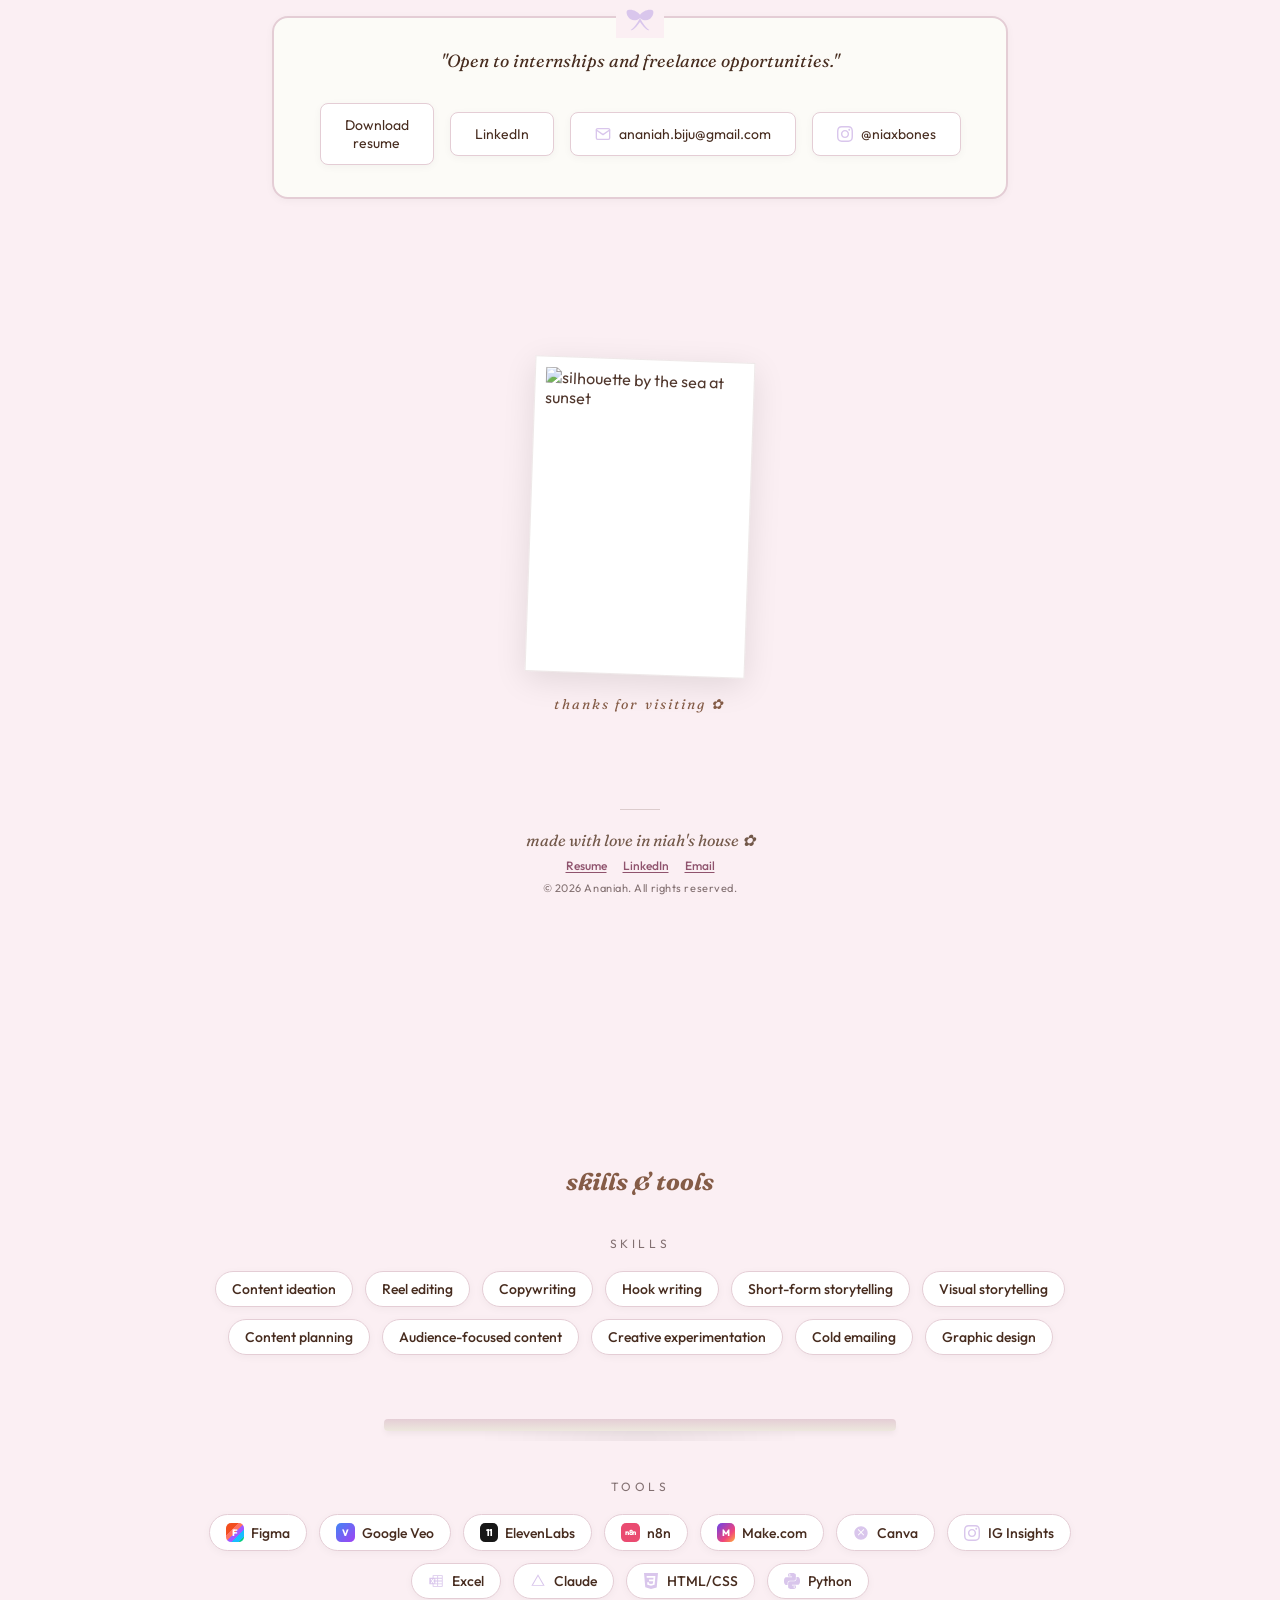
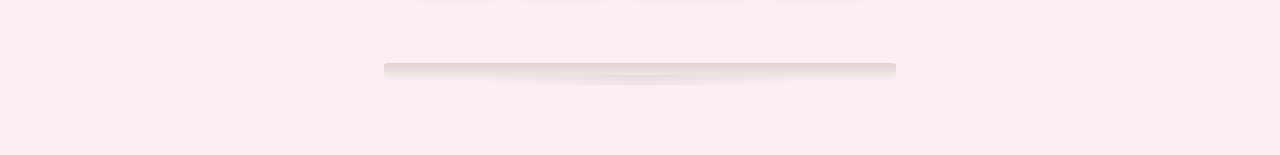
==== commit 6e3f6e46: "Update index.html" ====
--- a/index.html
+++ b/index.html
@@ -246,7 +246,17 @@
               <div class="project-badge">Concept Campaign</div>
               <h3>Bonkers Corner: Play Again</h3>
               <p>A speculative 12-month cultural platform built around one insight: India&apos;s burnout generation does not miss childhood so much as the permission to play. The campaign brings together teaser storytelling, a play-personality quiz, pop-ups for grown-ups, collectible drops, and recurring Play Nights.</p>
-              <a href="assets/assets/bonkers_play_again.pptx" target="_blank" rel="noopener noreferrer" class="project-link">Open campaign deck →</a>
+              <details class="bonkers-deck-details">
+                <summary class="project-link">View the campaign on this page ↓</summary>
+                <div class="bonkers-deck-frame">
+                  <iframe
+                    title="Bonkers Corner Play Again campaign deck"
+                    src="https://view.officeapps.live.com/op/embed.aspx?src=https%3A%2F%2Fnianiaxj.github.io%2FNiah-Portfolio%2Fassets%2Fassets%2Fbonkers_play_again.pptx"
+                    loading="lazy"
+                    allowfullscreen></iframe>
+                </div>
+                <a class="bonkers-deck-fallback" href="https://view.officeapps.live.com/op/view.aspx?src=https%3A%2F%2Fnianiaxj.github.io%2FNiah-Portfolio%2Fassets%2Fassets%2Fbonkers_play_again.pptx" target="_blank" rel="noopener noreferrer">Open the deck in a new tab ↗</a>
+              </details>
             </div>
           </article>
 
@@ -364,16 +374,25 @@
             <div class="wood-frame brand-card-inner" style="position:relative;">
               <div class="frame-nail"></div>
               <div class="frame-nail-line"></div>
-              <div class="brand-pattern brand-pattern-culture"><span>CULTURE CAREERS</span><strong>social<br />stories</strong><small>social media intern</small></div>
+              <div class="brand-pattern brand-pattern-culture" aria-hidden="true">
+                <svg class="culture-careers-icon" viewBox="0 0 120 120" role="img">
+                  <path d="M24 43h72a8 8 0 0 1 8 8v43a8 8 0 0 1-8 8H24a8 8 0 0 1-8-8V51a8 8 0 0 1 8-8Z" fill="#fffafd" stroke="currentColor" stroke-width="5"/>
+                  <path d="M42 43V30a8 8 0 0 1 8-8h20a8 8 0 0 1 8 8v13M16 61h88M52 61v9h16v-9" fill="none" stroke="currentColor" stroke-width="5" stroke-linecap="round" stroke-linejoin="round"/>
+                  <path d="m91 15 3.5 8.5L103 27l-8.5 3.5L91 39l-3.5-8.5L79 27l8.5-3.5Z" fill="#e6a4c0" stroke="currentColor" stroke-width="2"/>
+                </svg>
+              </div>
               <div class="brand-card-copy">
                 <h3 class="brand-card-title">Culture Careers</h3>
-                <p class="brand-card-desc">India’s curated job board and community for creative and cultural work, connecting creative people with jobs, gigs, residencies, and grants.</p>
-                <p class="brand-card-desc">I owned their Instagram, creating posts across reels, carousels, and captions.</p>
+                <p class="brand-card-desc">Instagram storytelling across reels, carousels, and captions.</p>
                 <div class="culture-work-gallery" aria-label="Culture Careers Instagram work samples">
-                  <img src="assets/assets/culture-careers-reel-share.jpeg" alt="Culture Careers story sharing a creative opportunity and thanking the account for a featured work" loading="lazy" />
-                  <img src="assets/assets/culture-careers-instagram-grid.jpeg" alt="Grid of Culture Careers Instagram posts about creative jobs, art galleries, and career advice" loading="lazy" />
+                  <button type="button" class="culture-work-trigger" onclick="openPosterModal('assets/assets/culture-careers-reel-share.jpeg','Culture Careers Instagram story')" aria-label="View Culture Careers Instagram story fullscreen">
+                    <img src="assets/assets/culture-careers-reel-share.jpeg" alt="Culture Careers Instagram story sharing a creative opportunity" loading="lazy" />
+                  </button>
+                  <button type="button" class="culture-work-trigger" onclick="openPosterModal('assets/assets/culture-careers-instagram-grid.jpeg','Culture Careers Instagram posts')" aria-label="View Culture Careers Instagram post grid fullscreen">
+                    <img src="assets/assets/culture-careers-instagram-grid.jpeg" alt="Culture Careers Instagram posts about jobs, galleries, and career advice" loading="lazy" />
+                  </button>
                 </div>
-                <a class="brand-card-cta" href="https://www.instagram.com/culturecareersworld/" target="_blank" rel="noopener noreferrer">view Culture Careers on Instagram →</a>
+                <a class="brand-card-cta" href="https://www.instagram.com/culturecareersworld/" target="_blank" rel="noopener noreferrer">click to watch the reels →</a>
               </div>
             </div>
           </article>
@@ -836,3 +855,4 @@
 <script src="script.js"></script>
 </body>
 </html>
+
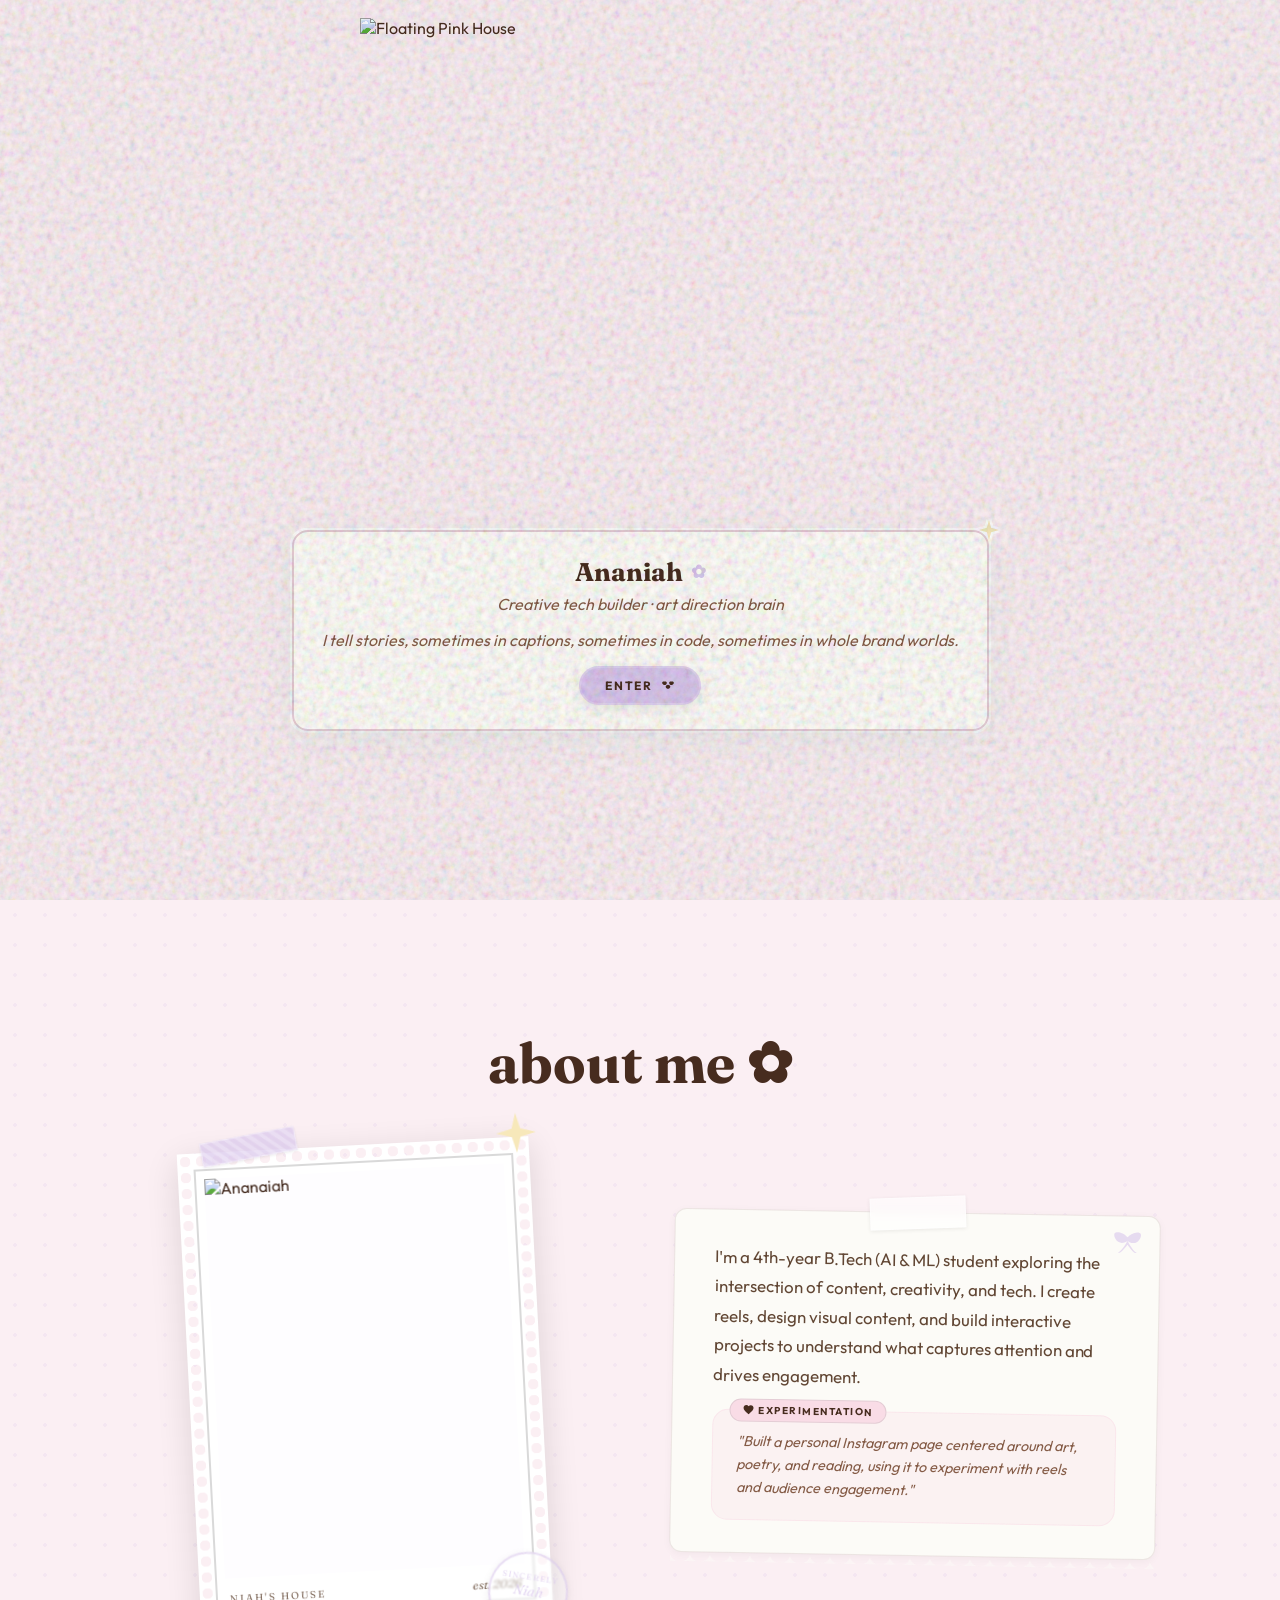
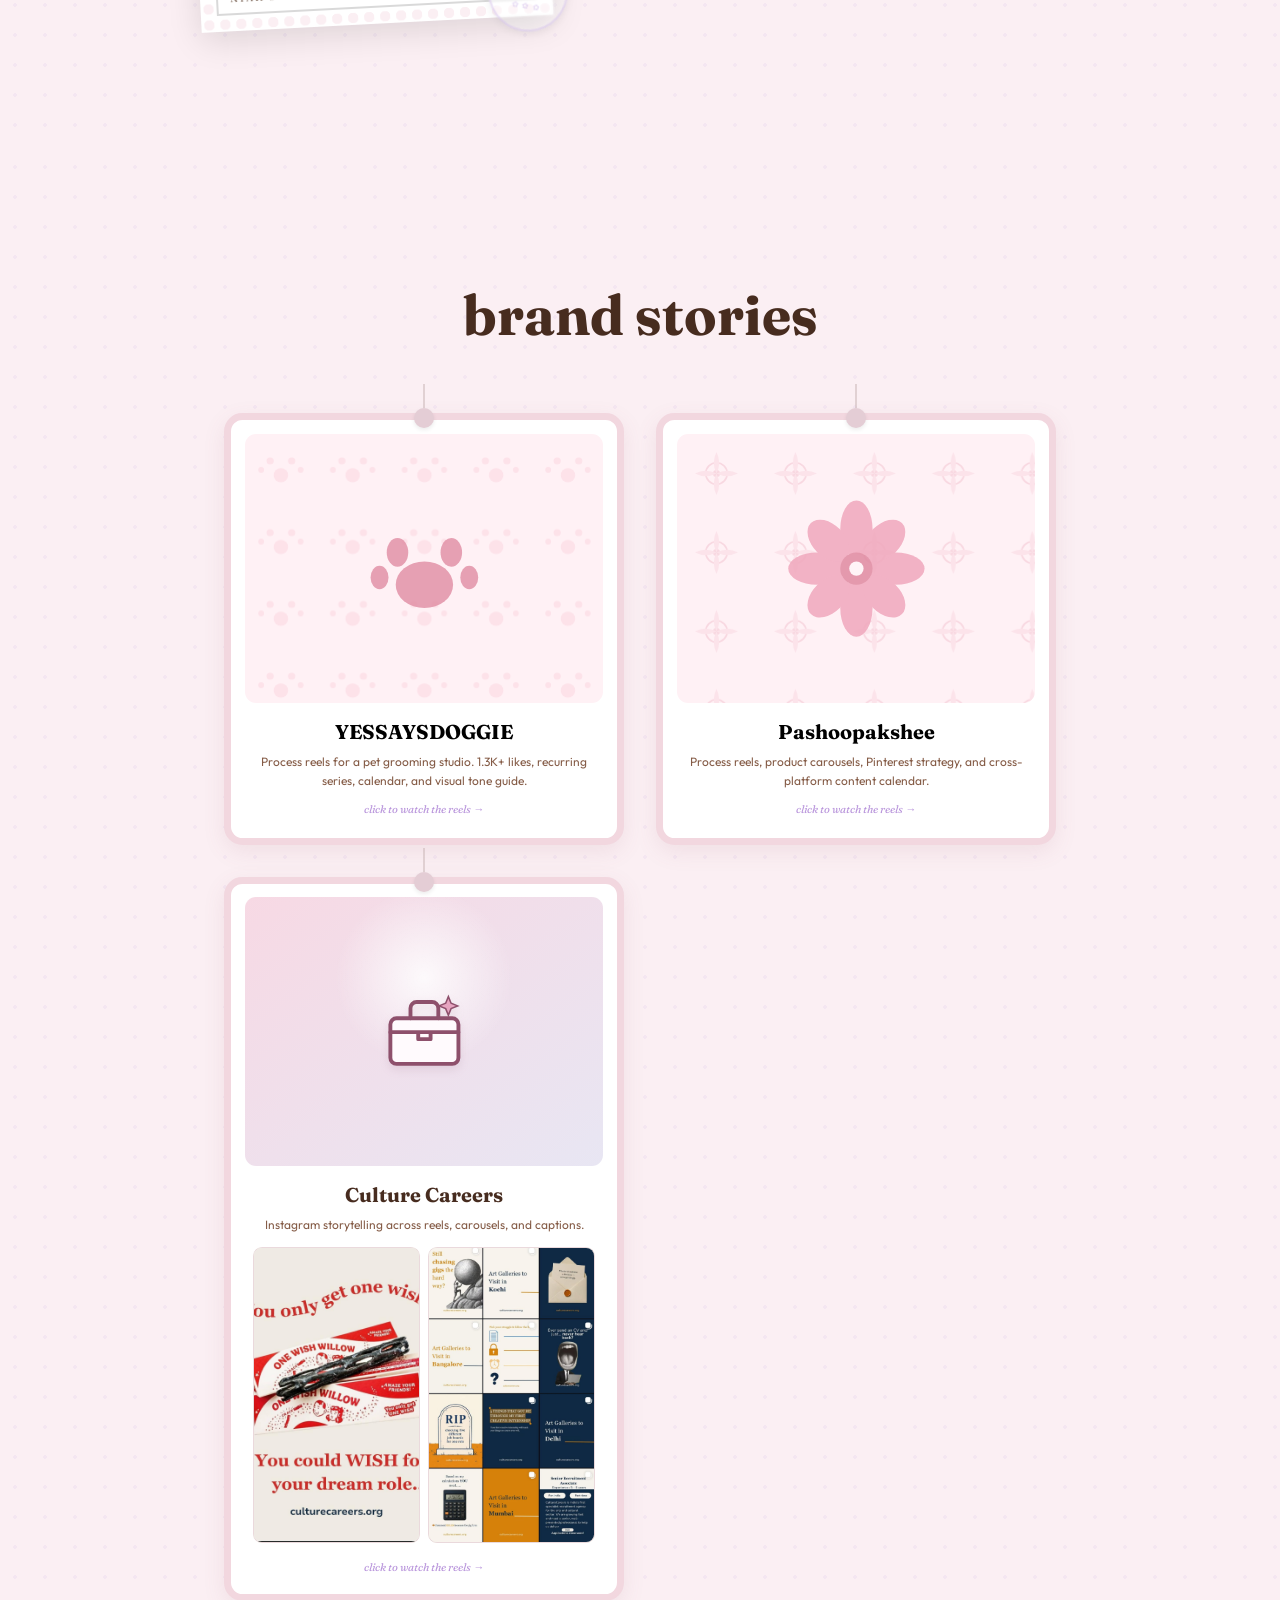
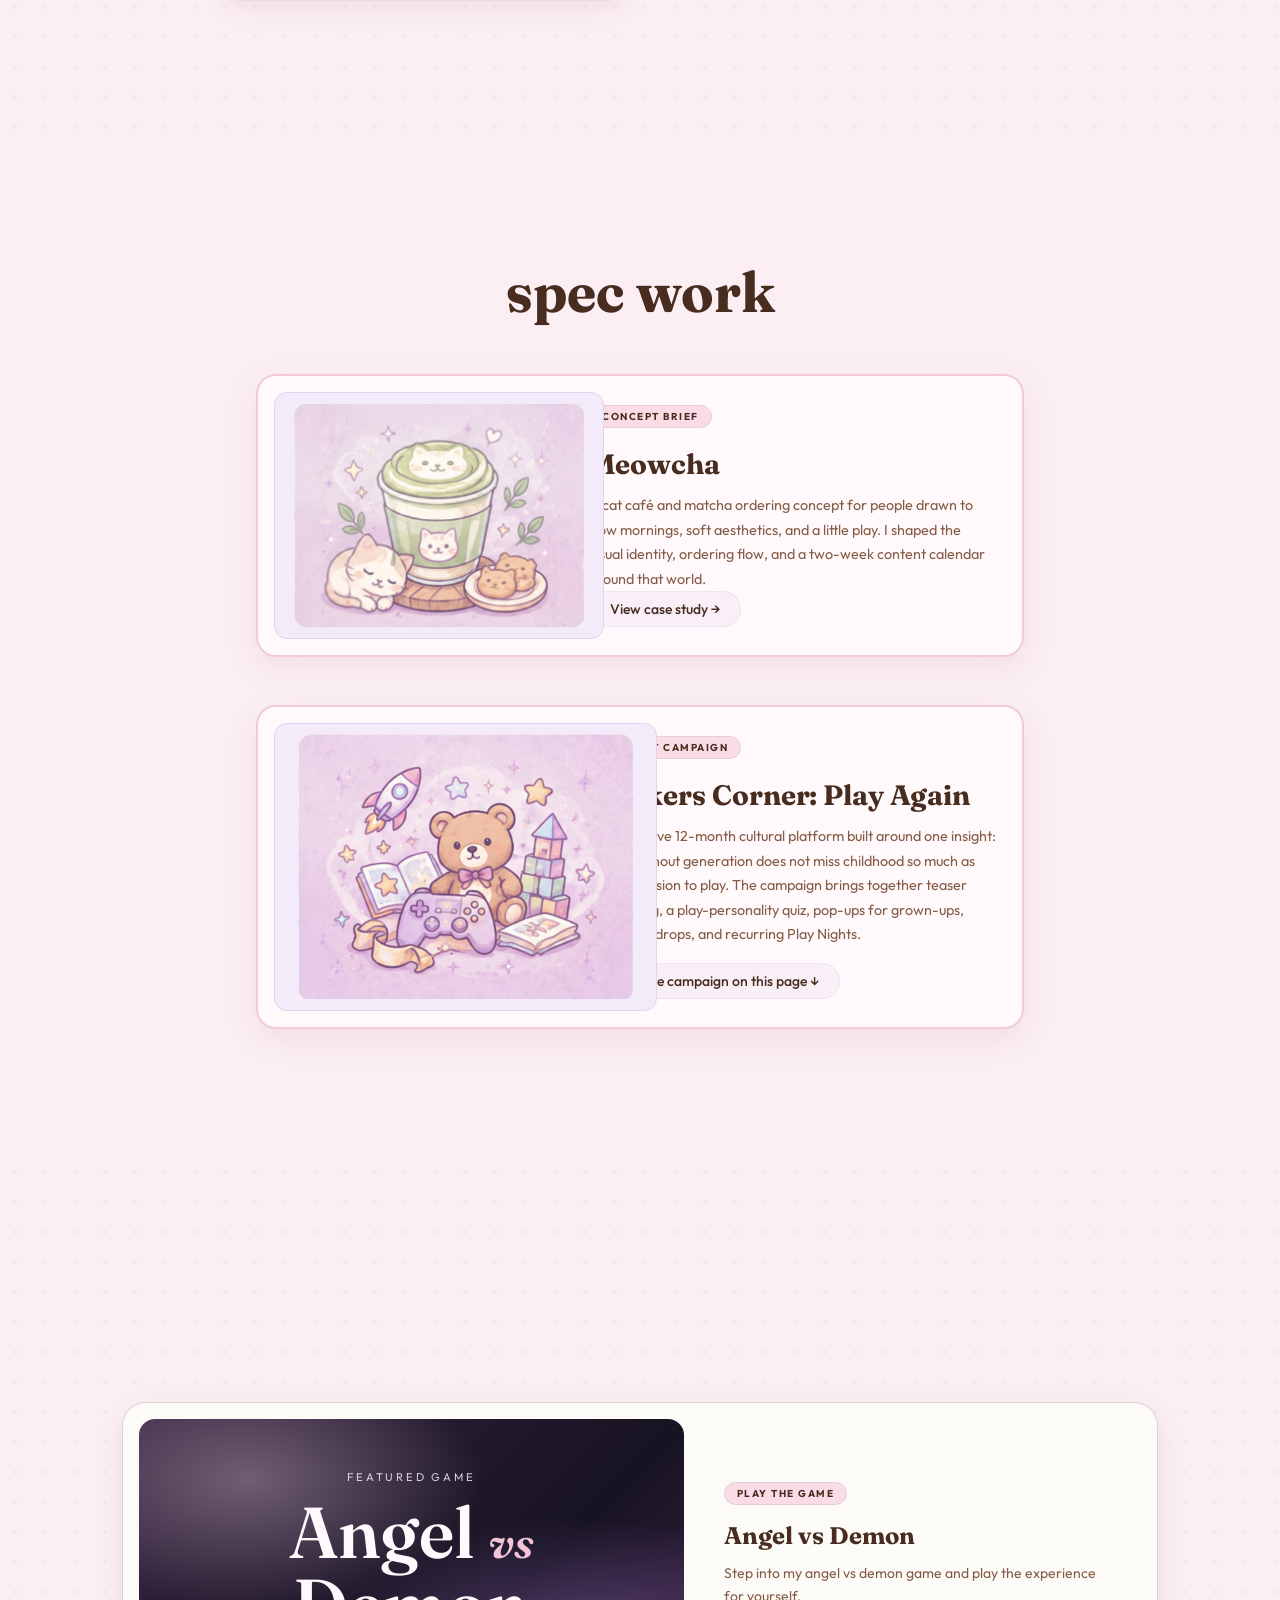
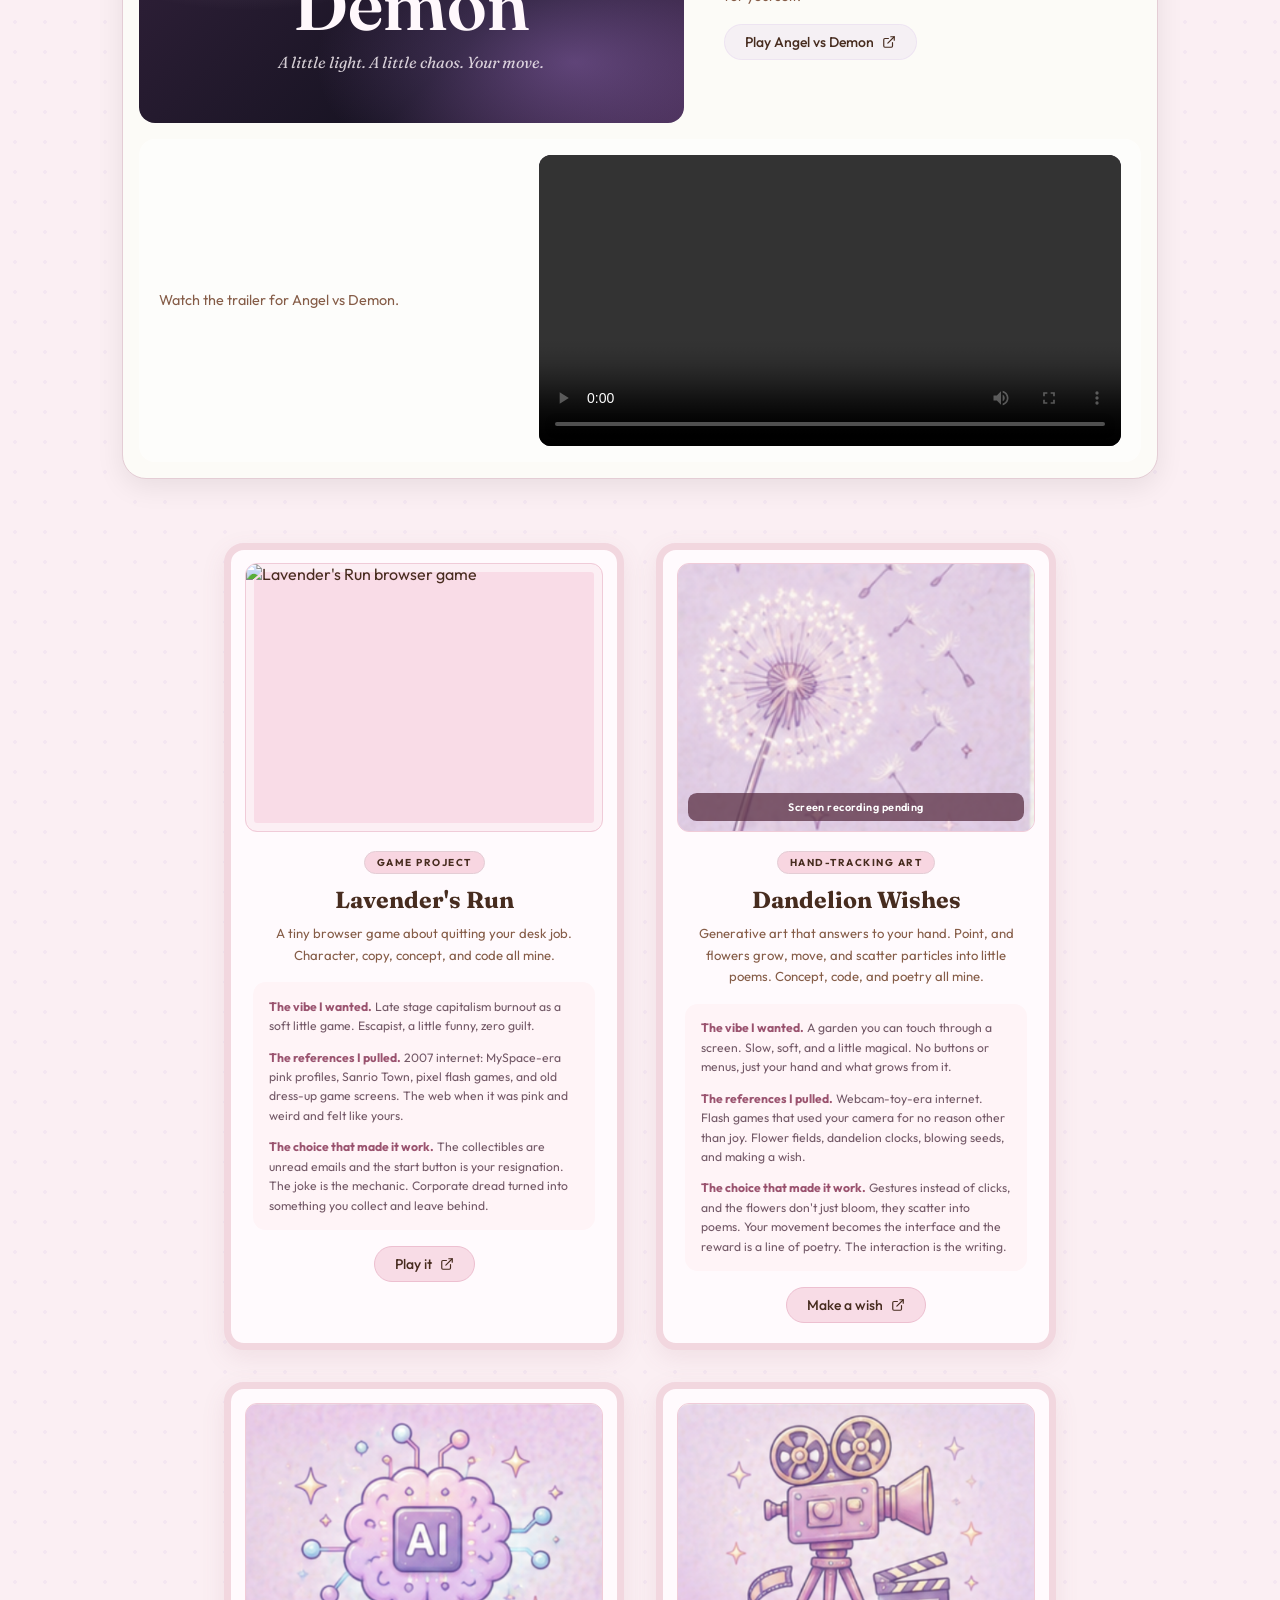
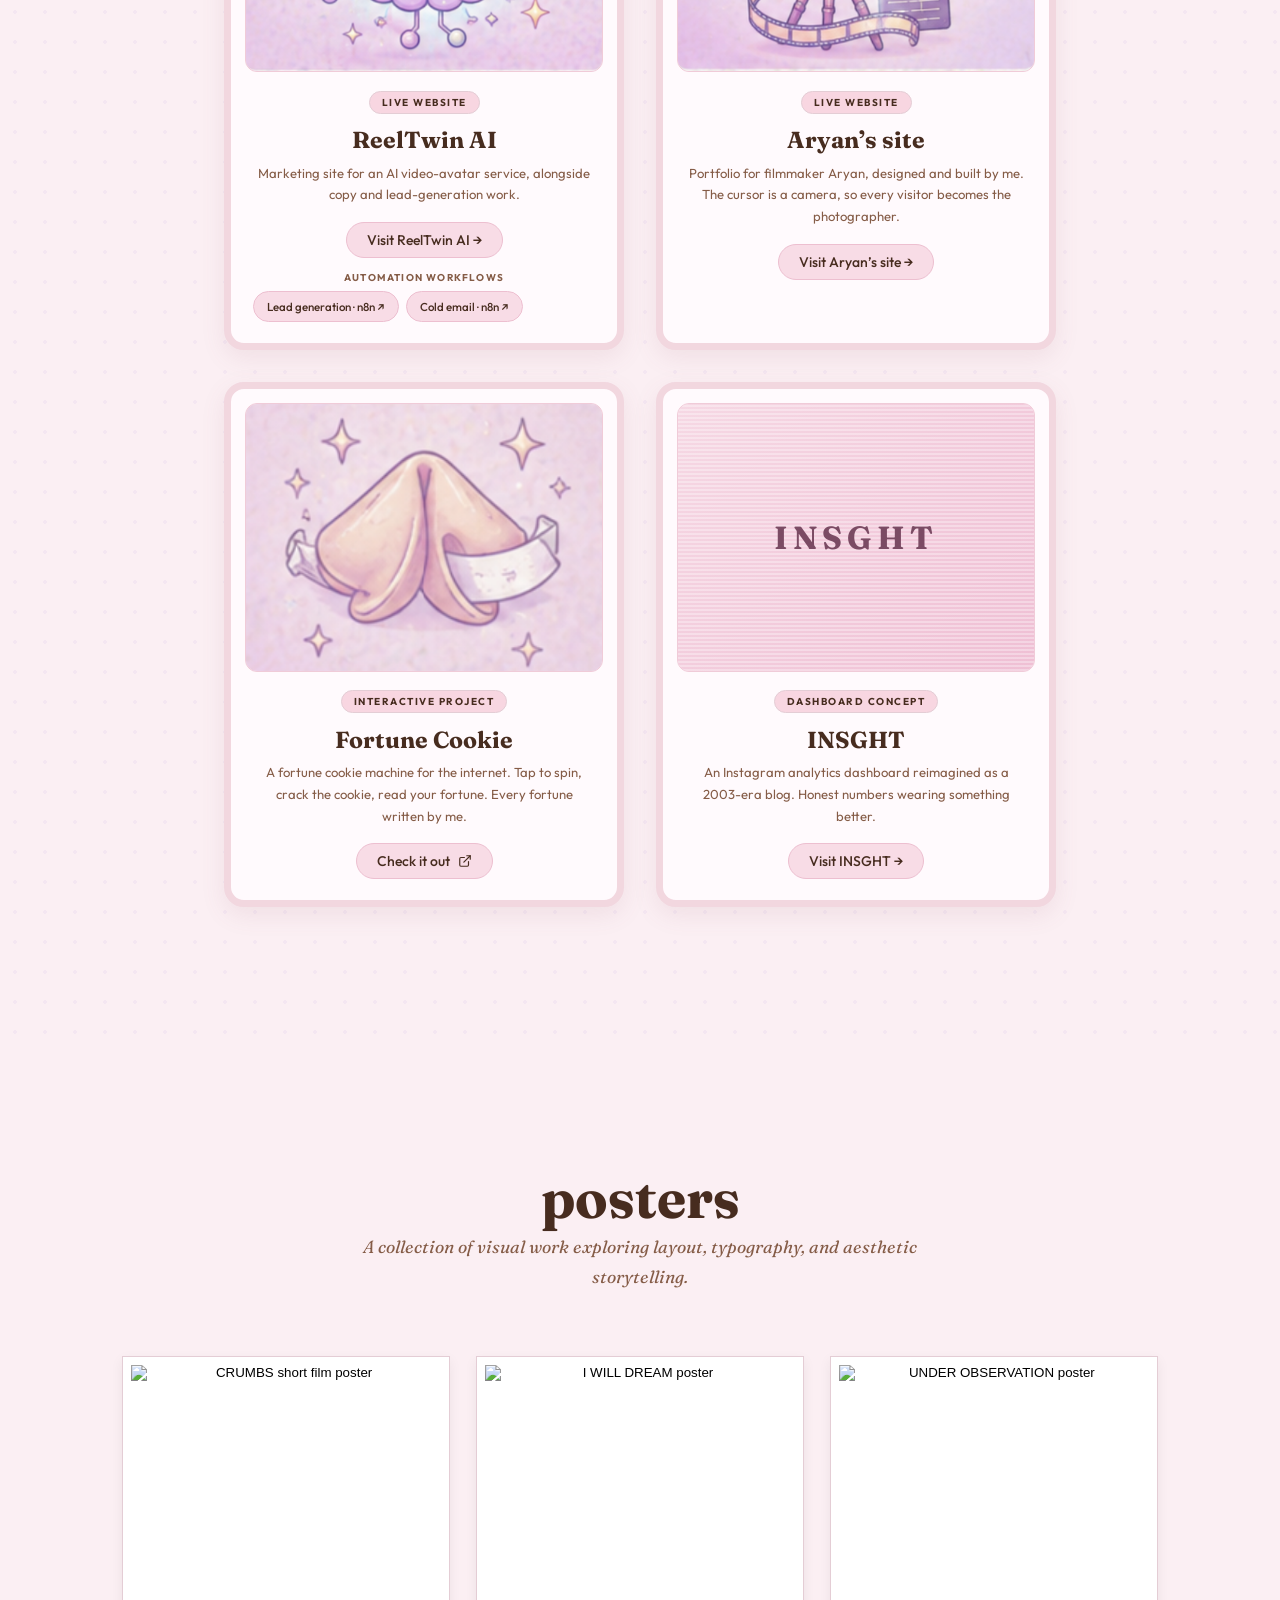
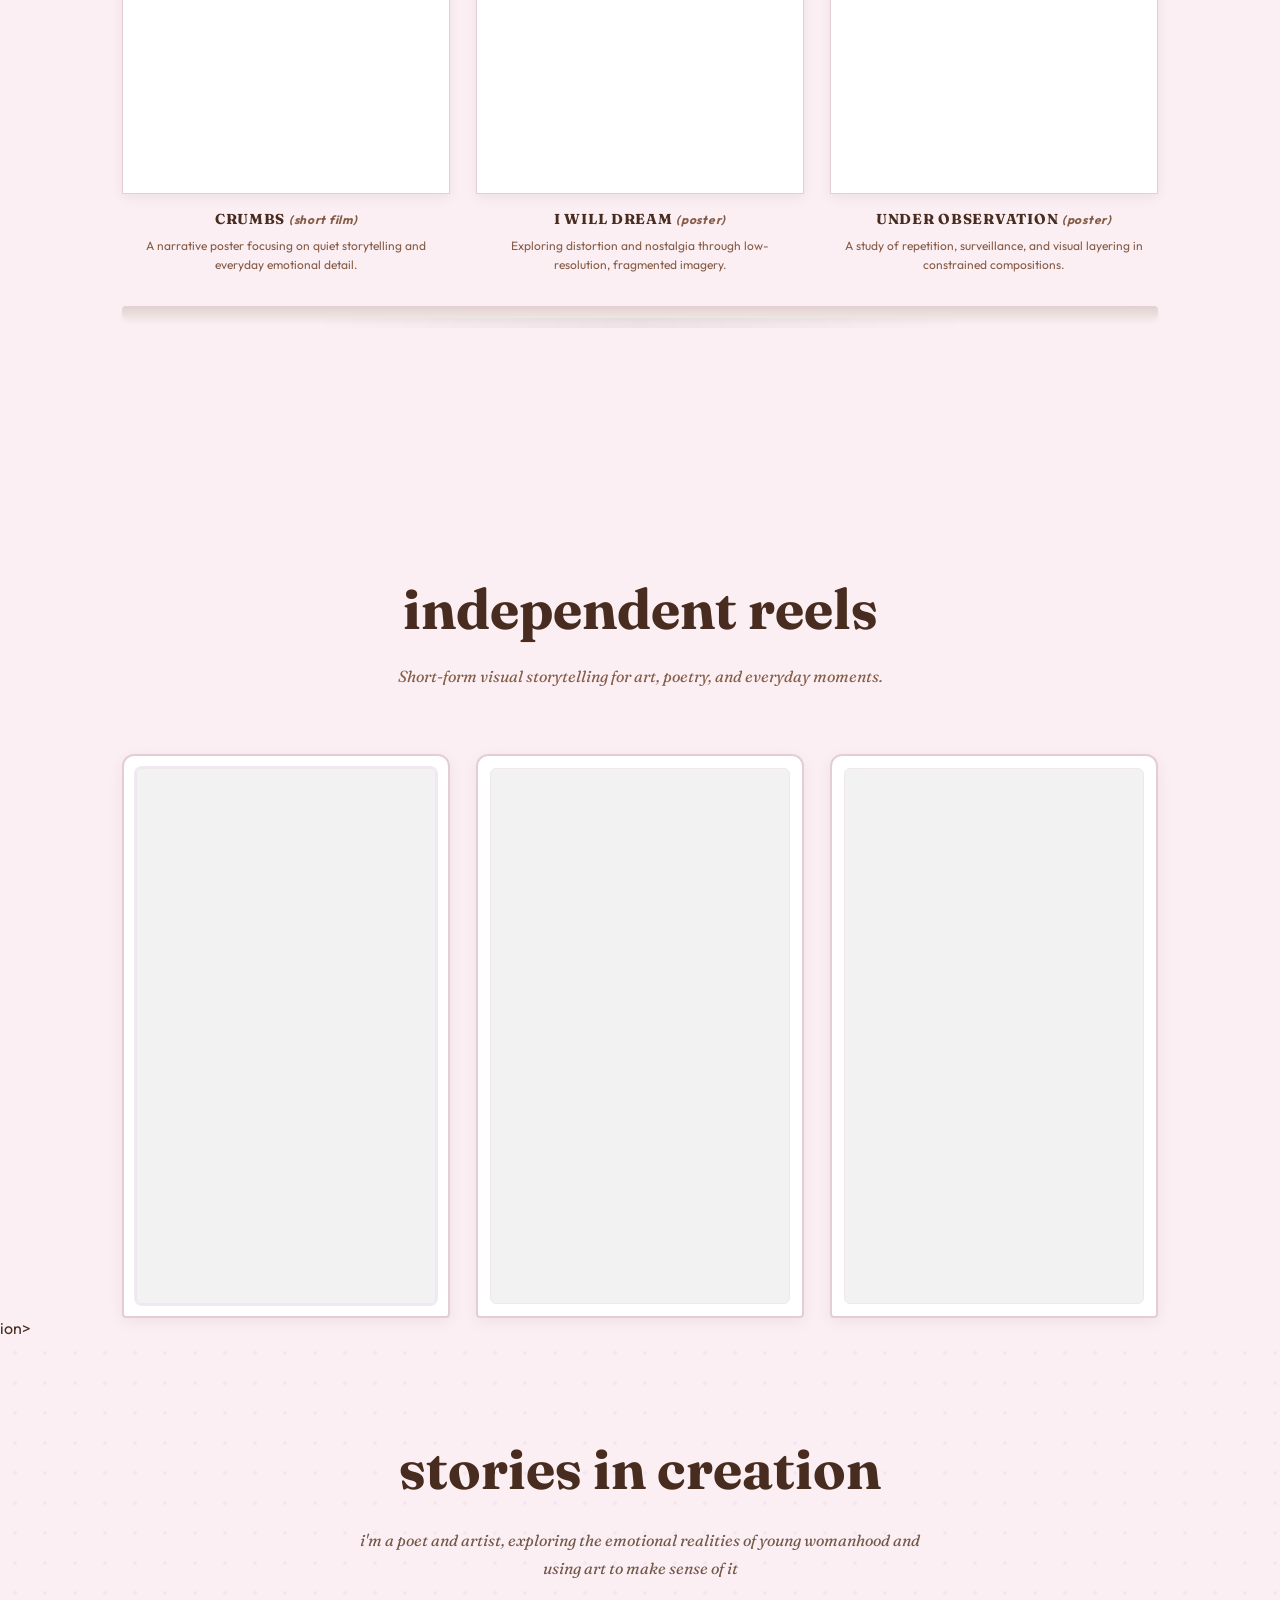
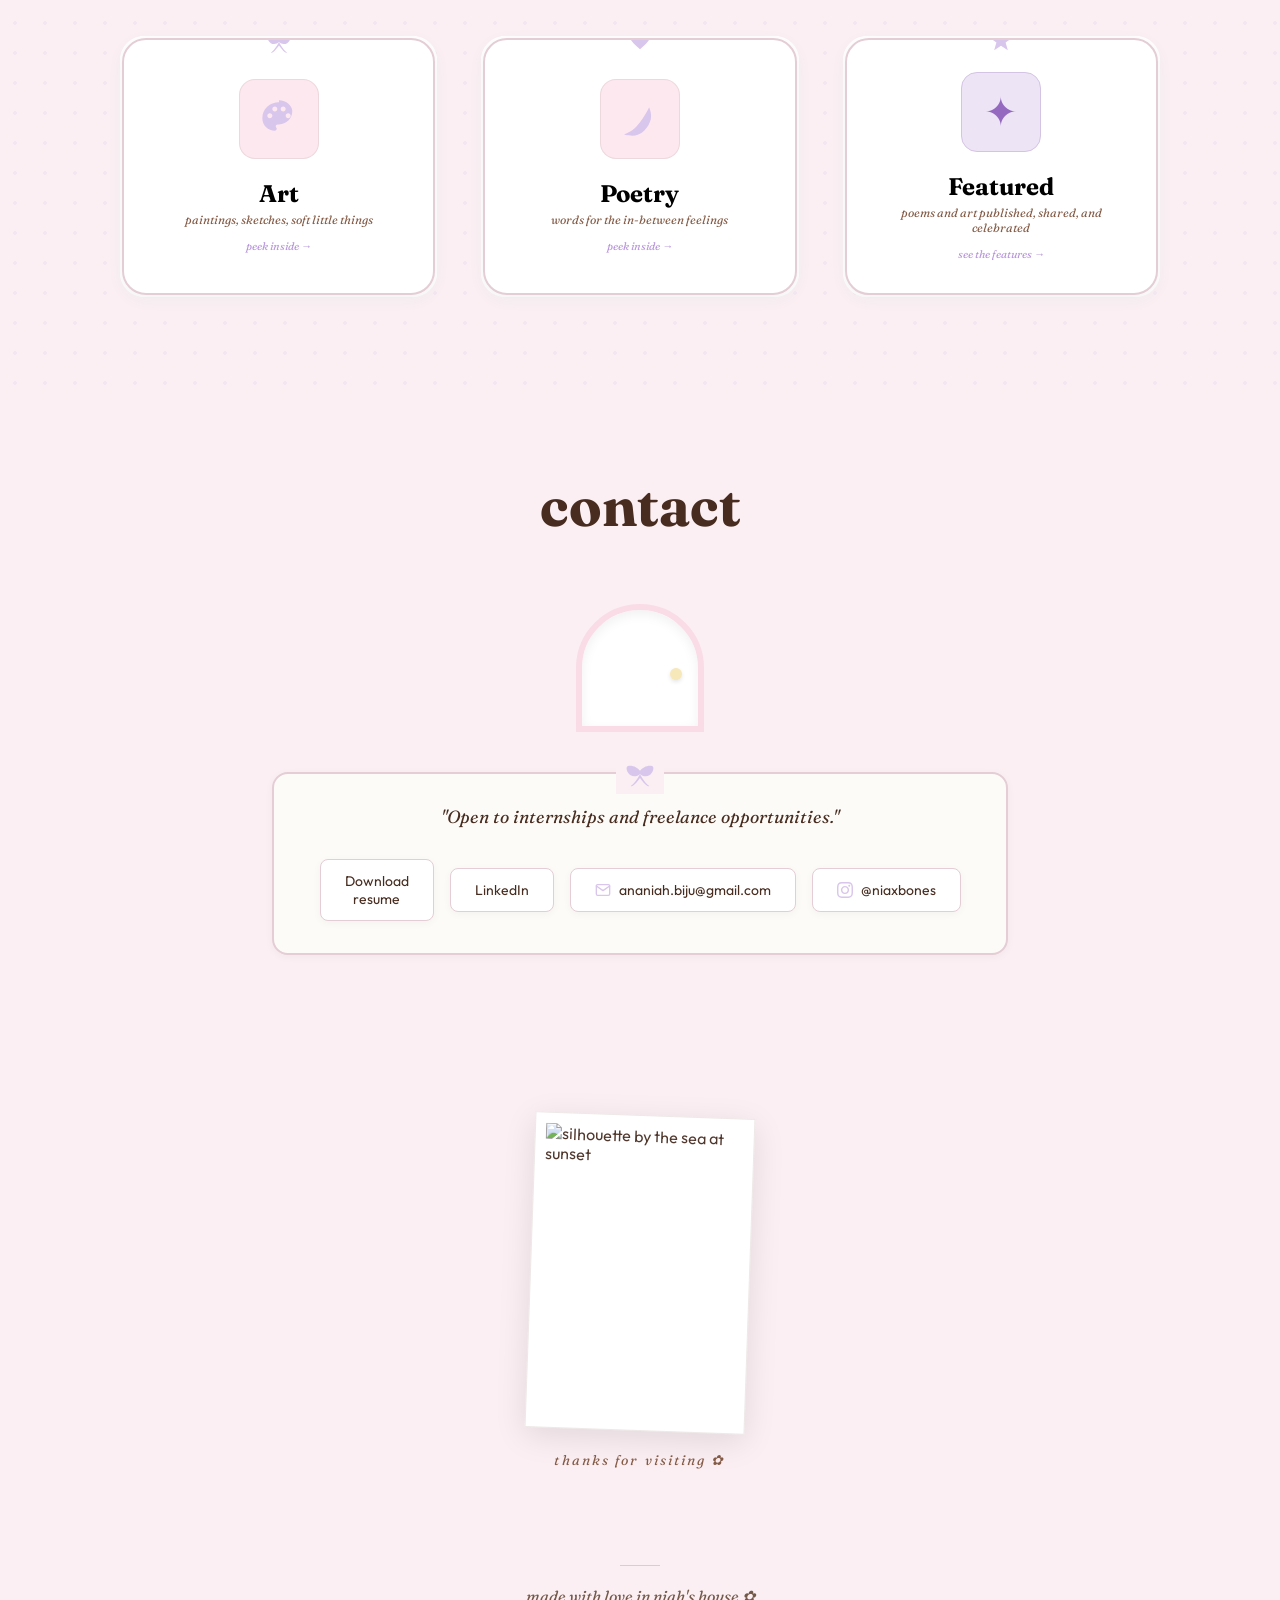
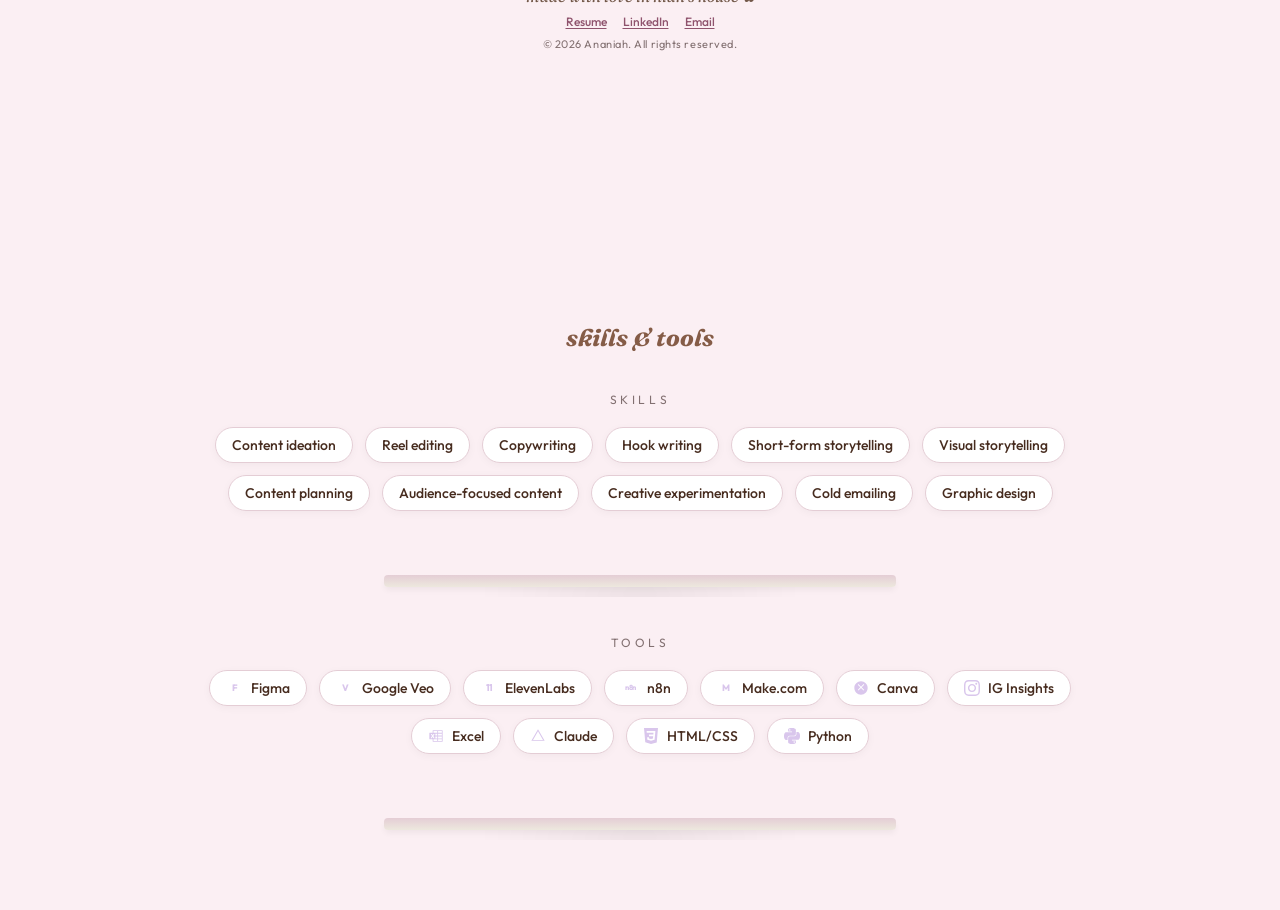
==== commit c554db59: "Update print statement from 'Hello' to 'Goodbye'" ====
--- a/index.html
+++ b/index.html
@@ -1,858 +1,988 @@
 <!DOCTYPE html>
 <html lang="en">
-<head>
-  <meta charset="UTF-8" />
-  <meta name="viewport" content="width=device-width, initial-scale=1.0, maximum-scale=1" />
-  <title>Niah's House</title>
-  <link rel="icon" type="image/svg+xml" href="assets/assets/icons/favicon.svg" />
-  <meta property="og:image" content="assets/assets/opengraph.jpg" />
-  <meta name="description" content="Niah's creative portfolio — content, art, and interactive projects." />
-
-  <!-- Google Fonts -->
-  <link rel="preconnect" href="https://fonts.googleapis.com">
-  <link rel="preconnect" href="https://fonts.gstatic.com" crossorigin>
-  <link href="https://fonts.googleapis.com/css2?family=Fraunces:ital,opsz,wght@0,9..144,100..900;1,9..144,100..900&family=Outfit:wght@100..900&display=swap" rel="stylesheet">
-
-  <!-- Styles -->
-  <link rel="stylesheet" href="style.css" />
-</head>
-<body>
-
-<!-- ================================================
-     PAPER TEXTURE
-     ================================================ -->
-<div class="paper-texture"></div>
-
-<!-- ================================================
-     CUSTOM CURSOR
-     ================================================ -->
-<img id="custom-cursor" src="https://res.cloudinary.com/dg1zcff2r/image/upload/q_auto/f_auto/v1776934163/Gemini_Generated_Image_wz4n5zwz4n5zwz4n-removebg-preview_1776837947273_hve6jy.png" alt="" aria-hidden="true" />
-
-<!-- ================================================
-     CLOUD LAYER
-     ================================================ -->
-<div class="cloud-layer">
-  <img src="https://res.cloudinary.com/dg1zcff2r/image/upload/q_auto/f_auto/v1776934187/cloud_tebsld.png" alt="" class="cloud cloud-1" loading="lazy" />
-  <img src="https://res.cloudinary.com/dg1zcff2r/image/upload/q_auto/f_auto/v1776934187/cloud_tebsld.png" alt="" class="cloud cloud-2" loading="lazy" />
-  <img src="https://res.cloudinary.com/dg1zcff2r/image/upload/q_auto/f_auto/v1776934187/cloud_tebsld.png" alt="" class="cloud cloud-3" loading="lazy" />
-</div>
-
-<!-- ================================================
-     FLOATING NAV
-     ================================================ -->
-<nav id="floating-nav" aria-label="Main navigation">
-  <div class="nav-inner">
-    <button class="nav-btn active" data-target="welcome">Welcome</button>
-    <button class="nav-btn" data-target="about">About</button>
-    <button class="nav-btn" data-target="brand-work">Brand stories</button>
-    <button class="nav-btn" data-target="reels">Stories in motion</button>
-    <button class="nav-btn" data-target="projects">Stories in code</button>
-    <button class="nav-btn" data-target="creative-work">Words</button>
-    <button class="nav-btn" data-target="contact">Contact</button>
-  </div>
-</nav>
-
-<!-- ================================================
-     MAIN PAGE WRAPPER
-     ================================================ -->
-<div class="page-wrap">
-
-  <!-- 1. HERO / LANDING -->
-  <section id="welcome">
-    <div class="hero-house-wrap">
-      <div class="hero-house-float">
-        <img src="https://res.cloudinary.com/dg1zcff2r/image/upload/q_auto/f_auto/v1776934163/Gemini_Generated_Image_uzzmdxuzzmdxuzzm-removebg-preview_1776838049304_y8ypn3.png" alt="Floating Pink House" class="hero-house-img" loading="lazy" />
+
+  <head>
+    <meta charset="UTF-8" />
+    <meta name="viewport" content="width=device-width, initial-scale=1.0, maximum-scale=1" />
+    <title>Niah's Portfolio | Niah's House</title>
+    <link rel="icon" type="image/svg+xml" href="assets/assets/icons/favicon.svg" />
+    <meta name="description"
+      content="Ananiah Jacob's creative portfolio — content, art, writing, and interactive projects." />
+    <meta property="og:type" content="website" />
+    <meta property="og:title" content="Niah's Portfolio | Niah's House" />
+    <meta property="og:description"
+      content="Creative work across content, art, writing, and interactive projects by Ananiah Jacob." />
+    <meta property="og:url" content="https://nianiaxj.github.io/Niah-Portfolio/" />
+    <meta property="og:image"
+      content="https://nianiaxj.github.io/Niah-Portfolio/assets/assets/opengraph.jpg" />
+    <meta property="og:image:width" content="1200" />
+    <meta property="og:image:height" content="630" />
+    <meta property="og:image:alt" content="Niah's House — creative portfolio of Ananiah Jacob" />
+    <meta name="twitter:card" content="summary_large_image" />
+    <meta name="twitter:title" content="Niah's Portfolio | Niah's House" />
+    <meta name="twitter:description"
+      content="Creative work across content, art, writing, and interactive projects by Ananiah Jacob." />
+    <meta name="twitter:image"
+      content="https://nianiaxj.github.io/Niah-Portfolio/assets/assets/opengraph.jpg" />
+    <link rel="preconnect" href="https://fonts.googleapis.com">
+    <link rel="preconnect" href="https://fonts.gstatic.com" crossorigin>
+    <link
+      href="https://fonts.googleapis.com/css2?family=Fraunces:ital,opsz,wght@0,9..144,100..900;1,9..144,100..900&family=Outfit:wght@100..900&display=swap"
+      rel="stylesheet">
+    <link rel="stylesheet" href="style.css" />
+    <style>
+      .tool-logo,
+      .tool-figma,
+      .tool-veo,
+      .tool-elevenlabs,
+      .tool-n8n,
+      .tool-make {
+        color: var(--primary);
+        background: transparent;
+      }
+
+      .angel-demons-feature {
+        display: grid;
+        grid-template-columns: minmax(0, 1.05fr) minmax(15rem, .85fr);
+        gap: 1rem;
+        padding: 1rem;
+        overflow: hidden;
+        border: 1px solid var(--border);
+        border-radius: 1.5rem;
+        background: var(--card);
+        box-shadow: 0 8px 28px rgba(0, 0, 0, .08);
+      }
+
+      .angel-demons-preview {
+        min-height: 19rem;
+        display: flex;
+        flex-direction: column;
+        align-items: center;
+        justify-content: center;
+        gap: .75rem;
+        padding: 2rem;
+        border-radius: 1rem;
+        text-align: center;
+        color: #fff8fc;
+        background: radial-gradient(ellipse at 20% 20%, rgba(255, 226, 244, .32), transparent 38%), radial-gradient(ellipse at 80% 80%, rgba(142, 102, 178, .55), transparent 42%), linear-gradient(135deg, #35233e, #171322 65%, #3c2547);
+      }
+
+      .angel-demons-kicker {
+        font-size: .7rem;
+        letter-spacing: .25em;
+        text-transform: uppercase;
+        opacity: .8;
+      }
+
+      .angel-demons-title {
+        font: 600 clamp(2.3rem, 6vw, 4.5rem)/1 var(--font-serif);
+      }
+
+      .angel-demons-title span {
+        font-style: italic;
+        font-size: .6em;
+        color: #f3c4d6;
+      }
+
+      .angel-demons-note {
+        font: italic 1rem var(--font-serif);
+        opacity: .8;
+      }
+
+      .angel-demons-copy {
+        display: flex;
+        flex-direction: column;
+        align-items: flex-start;
+        justify-content: center;
+        padding: 1.5rem;
+      }
+
+      .angel-demons-video {
+        grid-column: 1/-1;
+        display: grid;
+        grid-template-columns: minmax(0, 1fr) minmax(0, 1.6fr);
+        align-items: center;
+        gap: 1rem;
+        padding: 1rem 1.25rem;
+        border-radius: 1rem;
+        background: rgba(255, 255, 255, .55);
+        color: var(--muted-foreground);
+        font-size: .9rem;
+      }
+
+      .angel-demons-video video {
+        display: block;
+        width: 100%;
+        max-height: 22rem;
+        border-radius: .75rem;
+        background: #21172a;
+      }
+
+      @media(max-width:700px) {
+        .angel-demons-feature {
+          grid-template-columns: 1fr;
+        }
+
+        .angel-demons-video {
+          grid-template-columns: 1fr;
+        }
+
+        .angel-demons-preview {
+          min-height: 15rem;
+        }
+      }
+
+    </style>
+  </head>
+
+  <body>
+    <div class="paper-texture"></div><img id="custom-cursor"
+      src="https://res.cloudinary.com/dg1zcff2r/image/upload/q_auto/f_auto/v1776934163/Gemini_Generated_Image_wz4n5zwz4n5zwz4n-removebg-preview_1776837947273_hve6jy.png"
+      alt="" aria-hidden="true" />
+    <div class="cloud-layer"><img
+        src="https://res.cloudinary.com/dg1zcff2r/image/upload/q_auto/f_auto/v1776934187/cloud_tebsld.png"
+        alt="" class="cloud cloud-1" loading="lazy" /><img
+        src="https://res.cloudinary.com/dg1zcff2r/image/upload/q_auto/f_auto/v1776934187/cloud_tebsld.png"
+        alt="" class="cloud cloud-2" loading="lazy" /><img
+        src="https://res.cloudinary.com/dg1zcff2r/image/upload/q_auto/f_auto/v1776934187/cloud_tebsld.png"
+        alt="" class="cloud cloud-3" loading="lazy" /></div>
+    <nav id="floating-nav" aria-label="Main navigation">
+      <div class="nav-inner"><button class="nav-btn active"
+          data-target="welcome">Welcome</button><button class="nav-btn"
+          data-target="about">About</button><button class="nav-btn" data-target="brand-work">Brand
+          stories</button><button class="nav-btn" data-target="reels">Stories in
+          motion</button><button class="nav-btn" data-target="projects">Stories in
+          code</button><button class="nav-btn" data-target="angel-demons">Angel vs
+          Demon</button><button class="nav-btn" data-target="creative-work">Words</button><button
+          class="nav-btn" data-target="contact">Contact</button></div>
+    </nav>
+    <div class="page-wrap">
+      <section id="welcome">
+        <div class="hero-house-wrap">
+          <div class="hero-house-float"><img
+              src="https://res.cloudinary.com/dg1zcff2r/image/upload/q_auto/f_auto/v1776934163/Gemini_Generated_Image_uzzmdxuzzmdxuzzm-removebg-preview_1776838049304_y8ypn3.png"
+              alt="Floating Pink House" class="hero-house-img" loading="lazy" /></div>
+        </div>
+        <div
+          style="z-index:10; display:flex; flex-direction:column; align-items:center; text-align:center;">
+          <div class="hero-card sticker-border"><span class="hero-sparkle-spin"
+              aria-hidden="true"><svg width="20" height="20" viewBox="0 0 24 24" fill="currentColor"
+                xmlns="http://www.w3.org/2000/svg">
+                <path
+                  d="M12 0L14.59 9.41L24 12L14.59 14.59L12 24L9.41 14.59L0 12L9.41 9.41L12 0Z" />
+              </svg></span>
+            <h1 class="hero-title">Ananiah <span
+                style="color:var(--primary); font-size:1.1rem;">✿</span></h1>
+            <p class="hero-subtitle">Creative tech builder · art direction brain</p>
+            <p class="hero-subtitle">I tell stories, sometimes in captions, sometimes in code,
+              sometimes in whole brand worlds.</p><button class="btn-enter"
+              onclick="smoothScrollTo('about')"><span
+                style="position:relative;z-index:10;display:flex;align-items:center;gap:0.5rem;">
+                Enter <svg width="14" height="14" viewBox="0 0 24 24" fill="currentColor"
+                  xmlns="http://www.w3.org/2000/svg">
+                  <path
+                    d="M12 11.5C10.5 11.5 8 13 8 15C8 17 10.5 18.5 12 18.5C13.5 18.5 16 17 16 15C16 13 13.5 11.5 12 11.5ZM4.5 6C3 6 2 7 2 8.5C2 10.5 5 12 6.5 12C8 12 10 10.5 10 8.5C10 7 9 6 7.5 6C6.5 6 5.5 6 4.5 6ZM19.5 6C18.5 6 17.5 6 16.5 6C15 6 14 7 14 8.5C14 10.5 16 12 17.5 12C19 12 22 10.5 22 8.5C22 7 21 6 19.5 6Z" />
+                </svg></span>
+              <div class="shimmer"></div>
+            </button>
+          </div>
+        </div>
+      </section>
+      <div class="rooms"
+        style="position:relative;z-index:10;width:100%;display:flex;flex-direction:column;align-items:center;">
+        <section id="about" class="wallpaper-bg"
+          style="width:100%;padding:8rem 0;scroll-margin-top:2.5rem;">
+          <div class="section-inner">
+            <h2 class="section-title reveal">about me ✿</h2>
+            <div class="about-grid" style="margin-top:3rem;">
+              <div style="display:flex;justify-content:center;" class="reveal">
+                <div class="photo-stamp-wrap" style="position:relative;">
+                  <div class="photo-rotate" style="position:relative;">
+                    <div class="washi-tape"></div>
+                    <div class="stamp-body">
+                      <div class="stamp-perforation"></div>
+                      <div class="stamp-inner">
+                        <div class="stamp-photo-border">
+                          <div class="stamp-photo"><img
+                              src="https://res.cloudinary.com/dg1zcff2r/image/upload/q_auto/f_auto/v1780390642/WhatsApp_Image_2026-05-30_at_20.08.46_2_b9f9yw.jpg"
+                              alt="Ananaiah" loading="lazy" />
+                            <div class="stamp-tint"></div>
+                          </div>
+                          <div class="stamp-caption"><span class="label">Niah's House</span><span
+                              class="year">est. 2026</span></div>
+                        </div>
+                      </div>
+                    </div>
+                    <div class="postmark">
+                      <div class="postmark-inner">
+                        <div class="postmark-sincerely">Sincerely</div>
+                        <div class="postmark-name">Niah</div>
+                        <div class="postmark-flowers">✿ ✿ ✿</div>
+                      </div>
+                    </div>
+                    <div class="sparkle-float" aria-hidden="true"><svg width="40" height="40"
+                        viewBox="0 0 24 24" fill="currentColor" xmlns="http://www.w3.org/2000/svg">
+                        <path
+                          d="M12 0L14.59 9.41L24 12L14.59 14.59L12 24L9.41 14.59L0 12L9.41 9.41L12 0Z" />
+                      </svg></div>
+                  </div>
+                </div>
+              </div>
+              <div class="reveal reveal-delay-1">
+                <div class="letter-card">
+                  <div class="letter-tape"></div>
+                  <div class="letter-bow" aria-hidden="true"><svg width="32" height="32"
+                      viewBox="0 0 24 24" fill="currentColor" xmlns="http://www.w3.org/2000/svg">
+                      <path
+                        d="M12 9.5C10 7 6 5 3 6C1 6.5 2 11 5 13C7.5 14.5 10.5 13.5 12 12C13.5 13.5 16.5 14.5 19 13C22 11 23 6.5 21 6C18 5 14 7 12 9.5Z" />
+                      <path
+                        d="M12 12C10 16 7 20 5 21C6.5 22 9 19 12 15C15 19 17.5 22 19 21C17 20 14 16 12 12Z" />
+                    </svg></div>
+                  <p class="letter-text"> I'm a 4th-year B.Tech (AI &amp; ML) student exploring the
+                    intersection of content, creativity, and tech. I create reels, design visual
+                    content, and build interactive projects to understand what captures attention
+                    and drives engagement. </p>
+                  <div class="letter-quote-box">
+                    <div class="letter-quote-pill"><svg width="12" height="12" viewBox="0 0 24 24"
+                        fill="currentColor">
+                        <path
+                          d="M12 21.35L10.55 20.03C5.4 15.36 2 12.28 2 8.5C2 5.42 4.42 3 7.5 3C9.24 3 10.91 3.81 12 5.09C13.09 3.81 14.76 3 16.5 3C19.58 3 22 5.42 22 8.5C22 12.28 18.6 15.36 13.45 20.04L12 21.35Z" />
+                      </svg> Experimentation </div>
+                    <p class="letter-quote-text"> "Built a personal Instagram page centered around
+                      art, poetry, and reading, using it to experiment with reels and audience
+                      engagement." </p>
+                  </div>
+                  <div class="lace-edge"
+                    style="position:absolute;bottom:-10px;left:0;width:100%;opacity:0.5;"></div>
+                </div>
+              </div>
+            </div>
+          </div>
+        </section>
+        <div class="section-divider" style="z-index:10;">
+          <div class="line"></div>
+        </div>
+        <section id="spec-work" style="width:100%;padding:8rem 0;scroll-margin-top:2.5rem;">
+          <div class="section-inner">
+            <h2 class="section-title reveal">spec work</h2>
+            <div class="strategy-section"><span class="strategy-label">"content strategy"</span>
+              <div class="strategy-intro">
+                <div class="project-badge">Concept Brief</div>
+                <h3><em>Meowcha</em>, a cat café × matcha brand concept.</h3>
+                <p>Built for Gen-Z and millennial city-dwellers who love slow mornings, soft
+                  aesthetics, and cat company. The visual identity and content calendar were
+                  designed to feel cozy, playful, and quietly indulgent. The kind of place you'd
+                  take yourself on a Sunday.</p>
+              </div>
+              <div class="meowcha-grid">
+                <div class="reveal">
+                  <div class="wood-frame meowcha-brand-frame" style="position:relative;">
+                    <div class="frame-nail"></div>
+                    <div class="frame-nail-line"></div><img
+                      src="assets/assets/meowcha-concept-board.png"
+                      alt="ChatGPT AI-generated mockup board for the Meowcha cat café and matcha concept"
+                      loading="lazy" />
+                  </div>
+                  <p class="meowcha-caption">AI-generated mockup made with ChatGPT · Meowcha concept
+                    by me</p>
+                </div>
+                <div class="reveal reveal-delay-1">
+                  <div class="calendar-frame">
+                    <div class="calendar-topbar"><span class="dot-red"></span><span
+                        class="dot-yellow"></span><span class="dot-green"></span><span
+                        class="calendar-filename">meowcha_content_calendar.xlsx</span></div><img
+                      src="https://res.cloudinary.com/dg1zcff2r/image/upload/q_auto/f_auto/v1776933655/image_1776793036583_nvqw7y.png"
+                      alt="Two-week content calendar for Meowcha" loading="lazy" />
+                  </div>
+                  <p class="meowcha-caption">Two-week content calendar mapped to the brand's tone
+                    &amp; visuals</p>
+                </div>
+              </div>
+              <div class="reveal" style="margin-top:2rem;text-align:center;"><a
+                  href="meowcha-brief.html" target="_blank" rel="noopener noreferrer"
+                  class="project-link"
+                  style="display:inline-flex;align-items:center;gap:0.5rem;font-size:0.85rem;padding:0.6rem 1.2rem;border-radius:2rem;background:var(--primary, #f4b8d0);text-decoration:none;">
+                  how Meowcha was made <svg width="13" height="13" viewBox="0 0 24 24" fill="none"
+                    stroke="currentColor" stroke-width="2" stroke-linecap="round"
+                    stroke-linejoin="round">
+                    <path d="M18 13v6a2 2 0 01-2 2H5a2 2 0 01-2-2V8a2 2 0 012-2h6" />
+                    <polyline points="15,3 21,3 21,9" />
+                    <line x1="10" y1="14" x2="21" y2="3" />
+                  </svg></a></div>
+              <article class="spec-work-card reveal" style="margin-top:3rem;">
+                <div class="spec-work-cover meowcha-cover"><img
+                    src="assets/assets/meowcha-spec-card-art.png"
+                    alt="Illustrated Meowcha matcha cup with cats, used as the concept brief cover art"
+                    loading="lazy" /></div>
+                <div class="spec-work-copy">
+                  <div class="project-badge">Concept Brief</div>
+                  <h3>Meowcha</h3>
+                  <p>A cat café and matcha ordering concept for people drawn to slow mornings, soft
+                    aesthetics, and a little play. I shaped the visual identity, ordering flow, and
+                    a two-week content calendar around that world.</p><a href="meowcha-brief.html"
+                    target="_blank" rel="noopener noreferrer" class="project-link">View case study
+                    →</a>
+                </div>
+              </article>
+              <article class="spec-work-card reveal" style="margin-top:3rem;">
+                <div class="spec-work-cover bonkers-cover"><img
+                    src="assets/assets/bonkers-spec-card-art.png"
+                    alt="Illustrated teddy bear, game controller, book, and toys for the Bonkers Corner Play Again campaign"
+                    loading="lazy" /></div>
+                <div class="spec-work-copy">
+                  <div class="project-badge">Concept Campaign</div>
+                  <h3>Bonkers Corner: Play Again</h3>
+                  <p>A speculative 12-month cultural platform built around one insight: India&apos;s
+                    burnout generation does not miss childhood so much as the permission to play.
+                    The campaign brings together teaser storytelling, a play-personality quiz,
+                    pop-ups for grown-ups, collectible drops, and recurring Play Nights.</p>
+                  <details class="bonkers-deck-details">
+                    <summary class="project-link">View the campaign on this page ↓</summary>
+                    <div class="bonkers-deck-frame"><iframe
+                        title="Bonkers Corner Play Again campaign deck"
+                        src="https://view.officeapps.live.com/op/embed.aspx?src=https%3A%2F%2Fnianiaxj.github.io%2FNiah-Portfolio%2Fassets%2Fassets%2Fbonkers_play_again.pptx"
+                        loading="lazy" allowfullscreen></iframe></div><a
+                      class="bonkers-deck-fallback"
+                      href="https://view.officeapps.live.com/op/view.aspx?src=https%3A%2F%2Fnianiaxj.github.io%2FNiah-Portfolio%2Fassets%2Fassets%2Fbonkers_play_again.pptx"
+                      target="_blank" rel="noopener noreferrer">Open the deck in a new tab ↗</a>
+                  </details>
+                </div>
+              </article>
+              <article class="veo-study-card reveal" aria-labelledby="veo-study-title">
+                <div class="veo-study-media"><video controls playsinline preload="metadata">
+                    <source src="assets/assets/google-veo-experiment.mp4" type="video/mp4" /> Your
+                    browser does not support video playback.
+                  </video></div>
+                <div class="veo-study-copy"><span class="veo-study-label">Spec work · Google Veo AI
+                    experiment</span>
+                  <h3 id="veo-study-title">Water, movement, atmosphere.</h3>
+                  <p>An independent AI-generated video experiment made with Google Veo, exploring
+                    water, movement, and atmosphere.</p>
+                </div>
+              </article>
+            </div>
+          </div>
+        </section>
+        <div class="section-divider" style="z-index:10;"><svg class="heart-divider" width="24"
+            height="24" viewBox="0 0 24 24" fill="currentColor">
+            <path
+              d="M12 21.35L10.55 20.03C5.4 15.36 2 12.28 2 8.5C2 5.42 4.42 3 7.5 3C9.24 3 10.91 3.81 12 5.09C13.09 3.81 14.76 3 16.5 3C19.58 3 22 5.42 22 8.5C22 12.28 18.6 15.36 13.45 20.04L12 21.35Z" />
+          </svg></div>
+        <section id="brand-work" class="wallpaper-bg" style="width:100%;padding:8rem 0;">
+          <div class="section-inner">
+            <h2 class="section-title reveal">brand stories</h2>
+            <div class="brand-cards"><button class="brand-card-btn reveal"
+                onclick="openReelsModal('YESSAYSDOGGIE', 'petgrooming')">
+                <div class="wood-frame brand-card-inner" style="position:relative;">
+                  <div class="frame-nail"></div>
+                  <div class="frame-nail-line"></div>
+                  <div class="brand-pattern"><svg class="w-full h-full"
+                      xmlns="http://www.w3.org/2000/svg" viewBox="0 0 200 150"
+                      preserveAspectRatio="xMidYMid slice" style="width:100%;height:100%;">
+                      <defs>
+                        <pattern id="paws" x="0" y="0" width="40" height="40"
+                          patternUnits="userSpaceOnUse">
+                          <g fill="#f7b8c9" opacity="0.28">
+                            <circle cx="20" cy="23" r="4" />
+                            <circle cx="14" cy="15" r="2" />
+                            <circle cx="26" cy="15" r="2" />
+                            <circle cx="9" cy="20" r="1.6" />
+                            <circle cx="31" cy="20" r="1.6" />
+                          </g>
+                        </pattern>
+                      </defs>
+                      <rect width="100%" height="100%" fill="url(#paws)" />
+                      <g transform="translate(100 78)" fill="#e08aa1" opacity="0.78">
+                        <ellipse cx="0" cy="6" rx="16" ry="13" />
+                        <ellipse cx="-15" cy="-12" rx="6" ry="8" />
+                        <ellipse cx="15" cy="-12" rx="6" ry="8" />
+                        <ellipse cx="-25" cy="2" rx="5" ry="6.5" />
+                        <ellipse cx="25" cy="2" rx="5" ry="6.5" />
+                      </g>
+                    </svg></div>
+                  <div style="text-align:center;padding:0 0.5rem 0.5rem;">
+                    <h3 class="brand-card-title">YESSAYSDOGGIE</h3>
+                    <p class="brand-card-desc">Process reels for a pet grooming studio. 1.3K+ likes,
+                      recurring series, calendar, and visual tone guide.</p>
+                    <p class="brand-card-cta">click to watch the reels →</p>
+                  </div>
+                </div>
+              </button><button class="brand-card-btn reveal reveal-delay-1"
+                onclick="openReelsModal('Pashoopakshee', 'handicrafts')">
+                <div class="wood-frame brand-card-inner" style="position:relative;">
+                  <div class="frame-nail"></div>
+                  <div class="frame-nail-line"></div>
+                  <div class="brand-pattern"><svg xmlns="http://www.w3.org/2000/svg"
+                      viewBox="0 0 200 150" preserveAspectRatio="xMidYMid slice"
+                      style="width:100%;height:100%;">
+                      <defs>
+                        <pattern id="blockprint" x="0" y="0" width="44" height="44"
+                          patternUnits="userSpaceOnUse">
+                          <g fill="none" stroke="#e89cb0" stroke-width="0.9" opacity="0.3">
+                            <circle cx="22" cy="22" r="6" />
+                            <circle cx="22" cy="22" r="2" fill="#e89cb0" stroke="none" />
+                            <path d="M22 10 Q25 16 22 22 Q19 16 22 10 Z" fill="#f3c2d0"
+                              stroke="none" />
+                            <path d="M22 34 Q25 28 22 22 Q19 28 22 34 Z" fill="#f3c2d0"
+                              stroke="none" />
+                            <path d="M10 22 Q16 19 22 22 Q16 25 10 22 Z" fill="#f3c2d0"
+                              stroke="none" />
+                            <path d="M34 22 Q28 19 22 22 Q28 25 34 22 Z" fill="#f3c2d0"
+                              stroke="none" />
+                          </g>
+                        </pattern>
+                      </defs>
+                      <rect width="100%" height="100%" fill="url(#blockprint)" />
+                      <g transform="translate(100 75)" opacity="0.85">
+                        <g fill="#f0a8bd">
+                          <ellipse cx="0" cy="-22" rx="9" ry="16" />
+                          <ellipse cx="0" cy="22" rx="9" ry="16" />
+                          <ellipse cx="-22" cy="0" rx="16" ry="9" />
+                          <ellipse cx="22" cy="0" rx="16" ry="9" />
+                          <ellipse cx="-15.5" cy="-15.5" rx="9" ry="14"
+                            transform="rotate(-45 -15.5 -15.5)" />
+                          <ellipse cx="15.5" cy="-15.5" rx="9" ry="14"
+                            transform="rotate(45 15.5 -15.5)" />
+                          <ellipse cx="-15.5" cy="15.5" rx="9" ry="14"
+                            transform="rotate(45 -15.5 15.5)" />
+                          <ellipse cx="15.5" cy="15.5" rx="9" ry="14"
+                            transform="rotate(-45 15.5 15.5)" />
+                        </g>
+                        <circle cx="0" cy="0" r="9" fill="#e08aa1" />
+                        <circle cx="0" cy="0" r="4" fill="#fff5f8" />
+                      </g>
+                    </svg></div>
+                  <div style="text-align:center;padding:0 0.5rem 0.5rem;">
+                    <h3 class="brand-card-title">Pashoopakshee</h3>
+                    <p class="brand-card-desc">Process reels, product carousels, Pinterest strategy,
+                      and cross-platform content calendar.</p>
+                    <p class="brand-card-cta">click to watch the reels →</p>
+                  </div>
+                </div>
+              </button>
+              <article class="brand-card-btn reveal reveal-delay-2"
+                aria-label="Culture Careers social media work">
+                <div class="wood-frame brand-card-inner" style="position:relative;">
+                  <div class="frame-nail"></div>
+                  <div class="frame-nail-line"></div>
+                  <div class="brand-pattern brand-pattern-culture" aria-hidden="true"><svg
+                      class="culture-careers-icon" viewBox="0 0 120 120" role="img">
+                      <path
+                        d="M24 43h72a8 8 0 0 1 8 8v43a8 8 0 0 1-8 8H24a8 8 0 0 1-8-8V51a8 8 0 0 1 8-8Z"
+                        fill="#fffafd" stroke="currentColor" stroke-width="5" />
+                      <path d="M42 43V30a8 8 0 0 1 8-8h20a8 8 0 0 1 8 8v13M16 61h88M52 61v9h16v-9"
+                        fill="none" stroke="currentColor" stroke-width="5" stroke-linecap="round"
+                        stroke-linejoin="round" />
+                      <path d="m91 15 3.5 8.5L103 27l-8.5 3.5L91 39l-3.5-8.5L79 27l8.5-3.5Z"
+                        fill="#e6a4c0" stroke="currentColor" stroke-width="2" />
+                    </svg></div>
+                  <div class="brand-card-copy">
+                    <h3 class="brand-card-title">Culture Careers</h3>
+                    <p class="brand-card-desc">Instagram storytelling across reels, carousels, and
+                      captions.</p>
+                    <div class="culture-work-gallery"
+                      aria-label="Culture Careers Instagram work samples"><button type="button"
+                        class="culture-work-trigger"
+                        onclick="openPosterModal('assets/assets/culture-careers-reel-share.jpeg','Culture Careers Instagram story')"
+                        aria-label="View Culture Careers Instagram story fullscreen"><img
+                          src="assets/assets/culture-careers-reel-share.jpeg"
+                          alt="Culture Careers Instagram story sharing a creative opportunity"
+                          loading="lazy" /></button><button type="button"
+                        class="culture-work-trigger"
+                        onclick="openPosterModal('assets/assets/culture-careers-instagram-grid.jpeg','Culture Careers Instagram posts')"
+                        aria-label="View Culture Careers Instagram post grid fullscreen"><img
+                          src="assets/assets/culture-careers-instagram-grid.jpeg"
+                          alt="Culture Careers Instagram posts about jobs, galleries, and career advice"
+                          loading="lazy" /></button></div><a class="brand-card-cta"
+                      href="https://www.instagram.com/culturecareersworld/" target="_blank"
+                      rel="noopener noreferrer">click to watch the reels →</a>
+                  </div>
+                </div>
+              </article><a class="brand-card-btn brand-card-link reveal reveal-delay-2"
+                href="https://reeltwin-ai.netlify.app/" target="_blank" rel="noopener noreferrer">
+                <div class="wood-frame brand-card-inner" style="position:relative;">
+                  <div class="frame-nail"></div>
+                  <div class="frame-nail-line"></div>
+                  <div class="brand-pattern brand-pattern-reeltwin"><img class="brand-pattern-art"
+                      src="assets/assets/reeltwin-card-art.png"
+                      alt="Pastel AI brain illustration for ReelTwin AI" loading="lazy" /></div>
+                  <div class="brand-card-copy">
+                    <h3 class="brand-card-title">ReelTwin AI</h3>
+                    <p class="brand-card-desc">Previous work building the marketing layer, website,
+                      and n8n lead-operations systems for an AI video-avatar offer.</p>
+                    <p class="brand-card-cta">view website →</p>
+                  </div>
+                </div>
+              </a><a class="brand-card-btn brand-card-link reveal reveal-delay-3"
+                href="https://aryanvs001-svg.github.io/Aryan/" target="_blank"
+                rel="noopener noreferrer">
+                <div class="wood-frame brand-card-inner" style="position:relative;">
+                  <div class="frame-nail"></div>
+                  <div class="frame-nail-line"></div>
+                  <div class="brand-pattern brand-pattern-aryan"><img class="brand-pattern-art"
+                      src="assets/assets/aryan-card-art.png"
+                      alt="Pastel film camera and clapperboard illustration for Aryan V.S Films"
+                      loading="lazy" /></div>
+                  <div class="brand-card-copy">
+                    <h3 class="brand-card-title">Aryan V.S Films</h3>
+                    <p class="brand-card-desc">Portfolio for filmmaker Aryan, designed and built by
+                      me. The cursor is a camera, so every visitor becomes the photographer.</p>
+                    <p class="brand-card-cta">visit website →</p>
+                  </div>
+                </div>
+              </a>
+            </div>
+          </div>
+        </section>
+        <section id="creative-work" style="width:100%;padding:8rem 0;">
+          <div class="section-inner">
+            <h2 class="section-title reveal">posters</h2>
+            <p class="creative-intro reveal"> A collection of visual work exploring layout,
+              typography, and aesthetic storytelling. </p>
+            <div class="posters-grid">
+              <div class="poster-item rot-neg-2 reveal"><button class="poster-btn"
+                  onclick="openPosterModal('https://res.cloudinary.com/dg1zcff2r/image/upload/q_auto/f_auto/v1776886401/CRUMBS_1__1776793866228_zldkt7.png', 'CRUMBS')"
+                  aria-label="View larger image of CRUMBS"><img
+                    src="https://res.cloudinary.com/dg1zcff2r/image/upload/q_auto/f_auto/v1776886401/CRUMBS_1__1776793866228_zldkt7.png"
+                    alt="CRUMBS short film poster" loading="lazy" /></button>
+                <div class="poster-label">
+                  <h3 class="poster-title">CRUMBS <span class="poster-sub">(short film)</span></h3>
+                  <p class="poster-desc">A narrative poster focusing on quiet storytelling and
+                    everyday emotional detail.</p>
+                </div>
+              </div>
+              <div class="poster-item rot-pos-1 reveal reveal-delay-1"><button class="poster-btn"
+                  onclick="openPosterModal('https://res.cloudinary.com/dg1zcff2r/image/upload/q_auto/f_auto/v1776886398/I_WILL_DREAM_2__1776795101330_cwfts6.png', 'I WILL DREAM')"
+                  aria-label="View larger image of I WILL DREAM"><img
+                    src="https://res.cloudinary.com/dg1zcff2r/image/upload/q_auto/f_auto/v1776886398/I_WILL_DREAM_2__1776795101330_cwfts6.png"
+                    alt="I WILL DREAM poster" loading="lazy" /></button>
+                <div class="poster-label">
+                  <h3 class="poster-title">I WILL DREAM <span class="poster-sub">(poster)</span>
+                  </h3>
+                  <p class="poster-desc">Exploring distortion and nostalgia through low-resolution,
+                    fragmented imagery.</p>
+                </div>
+              </div>
+              <div class="poster-item rot-neg-1 reveal reveal-delay-2"><button class="poster-btn"
+                  onclick="openPosterModal('https://res.cloudinary.com/dg1zcff2r/image/upload/q_auto/f_auto/v1776886401/under_observation_1__1776793866228_jiyju9.png', 'UNDER OBSERVATION')"
+                  aria-label="View larger image of UNDER OBSERVATION"><img
+                    src="https://res.cloudinary.com/dg1zcff2r/image/upload/q_auto/f_auto/v1776886401/under_observation_1__1776793866228_jiyju9.png"
+                    alt="UNDER OBSERVATION poster" loading="lazy" /></button>
+                <div class="poster-label">
+                  <h3 class="poster-title">UNDER OBSERVATION <span
+                      class="poster-sub">(poster)</span></h3>
+                  <p class="poster-desc">A study of repetition, surveillance, and visual layering in
+                    constrained compositions.</p>
+                </div>
+              </div>
+            </div>
+            <div class="shelf-line" style="width:100%;margin-top:2rem;"></div>
+          </div>
+        </section>
+        <section id="projects" class="wallpaper-bg"
+          style="width:100%;padding:8rem 0;scroll-margin-top:2.5rem;">
+          <div class="section-inner">
+            <h2 class="section-title reveal">stories in code</h2>
+            <article id="angel-demons" class="angel-demons-feature reveal"
+              style="margin-top:3rem;scroll-margin-top:5rem;">
+              <div class="angel-demons-preview" role="img" aria-label="Angel vs Demon game preview">
+                <span class="angel-demons-kicker">Featured game</span><span
+                  class="angel-demons-title">Angel <span>vs</span> Demon</span><span
+                  class="angel-demons-note">A little light. A little chaos. Your move.</span></div>
+              <div class="angel-demons-copy">
+                <div class="project-badge">Play the game</div>
+                <h3 class="project-title">Angel vs Demon</h3>
+                <p class="project-desc">Step into my angel vs demon game and play the experience for
+                  yourself.</p><a href="https://play.angel-demons.workers.dev/" target="_blank"
+                  rel="noopener noreferrer" class="project-link"> Play Angel vs Demon <svg
+                    width="14" height="14" viewBox="0 0 24 24" fill="none" stroke="currentColor"
+                    stroke-width="2" stroke-linecap="round" stroke-linejoin="round"
+                    aria-hidden="true">
+                    <path d="M18 13v6a2 2 0 01-2 2H5a2 2 0 01-2-2V8a2 2 0 012-2h6" />
+                    <polyline points="15,3 21,3 21,9" />
+                    <line x1="10" y1="14" x2="21" y2="3" />
+                  </svg></a>
+              </div>
+              <div class="angel-demons-video">
+                <p>Watch the trailer for Angel vs Demon.</p><video controls playsinline
+                  preload="metadata" aria-label="Angel vs Demon game trailer">
+                  <source src="assets/assets/angels-vs-demon-trailer-under-25mb.mp4"
+                    type="video/mp4" />
+                </video>
+              </div>
+            </article>
+            <div class="projects-grid" style="margin-top:4rem;">
+              <div class="project-card soft-project-card reveal project-lavender">
+                <div class="project-img-wrap"><img
+                    src="https://res.cloudinary.com/dg1zcff2r/image/upload/q_auto/f_auto/v1780392215/ChatGPT_Image_Jun_2_2026_02_47_28_PM_dom9pv.png"
+                    alt="Lavender's Run browser game" loading="lazy"
+                    style="width:100%;height:100%;object-fit:cover;" /></div>
+                <div class="project-content">
+                  <div class="project-badge">Game project</div>
+                  <h3 class="project-title">Lavender's Run</h3>
+                  <p class="project-desc">A tiny browser game about quitting your desk job.
+                    Character, copy, concept, and code all mine.</p>
+                  <div class="case-study-notes">
+                    <p><strong>The vibe I wanted.</strong> Late stage capitalism burnout as a soft
+                      little game. Escapist, a little funny, zero guilt.</p>
+                    <p><strong>The references I pulled.</strong> 2007 internet: MySpace-era pink
+                      profiles, Sanrio Town, pixel flash games, and old dress-up game screens. The
+                      web when it was pink and weird and felt like yours.</p>
+                    <p><strong>The choice that made it work.</strong> The collectibles are unread
+                      emails and the start button is your resignation. The joke is the mechanic.
+                      Corporate dread turned into something you collect and leave behind.</p>
+                  </div><a href="https://nianiaxj.github.io/lavender-runs/" target="_blank"
+                    rel="noopener noreferrer" class="project-link"> Play it <svg width="14"
+                      height="14" viewBox="0 0 24 24" fill="none" stroke="currentColor"
+                      stroke-width="2" stroke-linecap="round" stroke-linejoin="round">
+                      <path d="M18 13v6a2 2 0 01-2 2H5a2 2 0 01-2-2V8a2 2 0 012-2h6" />
+                      <polyline points="15,3 21,3 21,9" />
+                      <line x1="10" y1="14" x2="21" y2="3" />
+                    </svg></a>
+                </div>
+              </div>
+              <div class="project-card soft-project-card reveal reveal-delay-2"
+                style="margin-top:2rem;">
+                <div class="project-img-wrap project-image-art"><img
+                    src="assets/assets/fortune-cookie.png" alt="Pink Fortune Cookie game screen"
+                    loading="lazy" /></div>
+                <div class="project-content">
+                  <div class="project-badge">Interactive Project</div>
+                  <h3 class="project-title">Fortune Cookie</h3>
+                  <p class="project-desc">A fortune cookie machine for the internet. Tap to spin,
+                    crack the cookie, read your fortune. Every fortune written by me.</p><a
+                    href="https://github.com/nianiaxj/Fortune-Cookie" target="_blank"
+                    rel="noopener noreferrer" class="project-link"> Check it out <svg width="14"
+                      height="14" viewBox="0 0 24 24" fill="none" stroke="currentColor"
+                      stroke-width="2" stroke-linecap="round" stroke-linejoin="round">
+                      <path d="M18 13v6a2 2 0 01-2 2H5a2 2 0 01-2-2V8a2 2 0 012-2h6" />
+                      <polyline points="15,3 21,3 21,9" />
+                      <line x1="10" y1="14" x2="21" y2="3" />
+                    </svg></a>
+                </div>
+              </div>
+              <div class="project-card soft-project-card reveal project-dandelion"
+                style="margin-top:2rem;">
+                <div class="project-img-wrap project-image-art recording-pending"><img
+                    src="assets/assets/dandelion-wishes.png" alt="Dandelion Wishes night-sky screen"
+                    loading="lazy" /><span>Screen recording pending</span></div>
+                <div class="project-content">
+                  <div class="project-badge">Hand-tracking art</div>
+                  <h3 class="project-title">Dandelion Wishes</h3>
+                  <p class="project-desc">Generative art that answers to your hand. Point, and
+                    flowers grow, move, and scatter particles into little poems. Concept, code, and
+                    poetry all mine.</p>
+                  <div class="case-study-notes">
+                    <p><strong>The vibe I wanted.</strong> A garden you can touch through a screen.
+                      Slow, soft, and a little magical. No buttons or menus, just your hand and what
+                      grows from it.</p>
+                    <p><strong>The references I pulled.</strong> Webcam-toy-era internet. Flash
+                      games that used your camera for no reason other than joy. Flower fields,
+                      dandelion clocks, blowing seeds, and making a wish.</p>
+                    <p><strong>The choice that made it work.</strong> Gestures instead of clicks,
+                      and the flowers don't just bloom, they scatter into poems. Your movement
+                      becomes the interface and the reward is a line of poetry. The interaction is
+                      the writing.</p>
+                  </div><a href="https://nianiaxj.github.io/Dandelion-Wishes/" target="_blank"
+                    rel="noopener noreferrer" class="project-link"> Make a wish <svg width="14"
+                      height="14" viewBox="0 0 24 24" fill="none" stroke="currentColor"
+                      stroke-width="2" stroke-linecap="round" stroke-linejoin="round">
+                      <path d="M18 13v6a2 2 0 01-2 2H5a2 2 0 01-2-2V8a2 2 0 012-2h6" />
+                      <polyline points="15,3 21,3 21,9" />
+                      <line x1="10" y1="14" x2="21" y2="3" />
+                    </svg></a>
+                </div>
+              </div>
+              <article class="project-card soft-project-card reveal reveal-delay-3 project-insght">
+                <div class="project-img-wrap project-image-art" aria-hidden="true">
+                  <div class="insght-cover">INSGHT</div>
+                </div>
+                <div class="project-content">
+                  <div class="project-badge">Dashboard Concept</div>
+                  <h3 class="project-title">INSGHT</h3>
+                  <p class="project-desc">An Instagram analytics dashboard reimagined as a 2003-era
+                    blog. Honest numbers wearing something better.</p><a
+                    href="https://insght-app.vercel.app/" target="_blank" rel="noopener noreferrer"
+                    class="project-link">Visit INSGHT →</a>
+                </div>
+              </article>
+              <article class="project-card soft-project-card reveal project-aryan">
+                <div class="project-img-wrap code-site-cover aryan-site-cover"><img
+                    src="assets/assets/aryan-card-art.png"
+                    alt="Pastel film camera and clapperboard illustration for Aryan V.S Films"
+                    loading="lazy" /></div>
+                <div class="project-content">
+                  <div class="project-badge">Live Website</div>
+                  <h3 class="project-title">Aryan’s site</h3>
+                  <p class="project-desc">Portfolio for filmmaker Aryan, designed and built by me.
+                    The cursor is a camera, so every visitor becomes the photographer.</p><a
+                    href="https://aryanvs001-svg.github.io/Aryan/" target="_blank"
+                    rel="noopener noreferrer" class="project-link">Visit Aryan’s site →</a>
+                </div>
+              </article>
+              <article class="project-card soft-project-card reveal project-reeltwin">
+                <div class="project-img-wrap code-site-cover reeltwin-site-cover"><img
+                    src="assets/assets/reeltwin-card-art.png"
+                    alt="Pastel AI brain illustration for ReelTwin AI" loading="lazy" /></div>
+                <div class="project-content">
+                  <div class="project-badge">Live Website</div>
+                  <h3 class="project-title">ReelTwin AI</h3>
+                  <p class="project-desc">Marketing site for an AI video-avatar service, alongside
+                    copy and lead-generation work.</p><a href="https://reeltwin-ai.netlify.app/"
+                    target="_blank" rel="noopener noreferrer" class="project-link">Visit ReelTwin AI
+                    →</a>
+                  <div class="project-automation-links"><span
+                      class="project-automation-label">Automation workflows</span><a
+                      href="https://github.com/nianiaxj/Lead-Generation-n8n" target="_blank"
+                      rel="noopener noreferrer" class="project-link">Lead generation · n8n ↗</a><a
+                      href="https://github.com/nianiaxj/Cold-Email-n8n" target="_blank"
+                      rel="noopener noreferrer" class="project-link">Cold email · n8n ↗</a></div>
+                </div>
+              </article>
+            </div>
+          </div>
+        </section>
+        <section id="skills" style="width:100%;padding:5rem 0;">
+          <div class="skills-wrap">
+            <h3 class="skills-heading">skills &amp; tools</h3>
+            <p class="skills-category-label">skills</p>
+            <div class="pills-row">
+              <div class="skill-pill">Content ideation</div>
+              <div class="skill-pill">Reel editing</div>
+              <div class="skill-pill">Copywriting</div>
+              <div class="skill-pill">Hook writing</div>
+              <div class="skill-pill">Short-form storytelling</div>
+              <div class="skill-pill">Visual storytelling</div>
+              <div class="skill-pill">Content planning</div>
+              <div class="skill-pill">Audience-focused content</div>
+              <div class="skill-pill">Creative experimentation</div>
+              <div class="skill-pill">Cold emailing</div>
+              <div class="skill-pill">Graphic design</div>
+            </div>
+            <div class="shelf-line" style="max-width:32rem;margin:0 auto 3rem;"></div>
+            <p class="skills-category-label">tools</p>
+            <div class="pills-row">
+              <div class="skill-pill tool-pill"><span class="tool-logo tool-figma"
+                  aria-hidden="true">F</span>Figma</div>
+              <div class="skill-pill tool-pill"><span class="tool-logo tool-veo"
+                  aria-hidden="true">V</span>Google Veo</div>
+              <div class="skill-pill tool-pill"><span class="tool-logo tool-elevenlabs"
+                  aria-hidden="true">11</span>ElevenLabs</div>
+              <div class="skill-pill tool-pill"><span class="tool-logo tool-n8n"
+                  aria-hidden="true">n8n</span>n8n</div>
+              <div class="skill-pill tool-pill"><span class="tool-logo tool-make"
+                  aria-hidden="true">M</span>Make.com</div>
+              <div class="skill-pill"><span class="pill-icon"><svg width="16" height="16"
+                    viewBox="0 0 24 24" fill="currentColor">
+                    <path
+                      d="M12 2C6.47 2 2 6.47 2 12s4.47 10 10 10 10-4.47 10-10S17.53 2 12 2zm4.5 13.5c-.28.28-.72.28-1 0L12 12l-3.5 3.5c-.28.28-.72.28-1 0s-.28-.72 0-1L11 11 7.5 7.5c-.28-.28-.28-.72 0-1s.72-.28 1 0L12 10l3.5-3.5c.28-.28.72-.28 1 0s.28.72 0 1L13 11l3.5 3.5c.28.28.28.72 0 1z" />
+                  </svg></span> Canva </div>
+              <div class="skill-pill"><span class="pill-icon"><svg width="16" height="16"
+                    viewBox="0 0 24 24" fill="currentColor">
+                    <path
+                      d="M12 2.163c3.204 0 3.584.012 4.85.07 3.252.148 4.771 1.691 4.919 4.919.058 1.265.069 1.645.069 4.849 0 3.205-.012 3.584-.069 4.849-.149 3.225-1.664 4.771-4.919 4.919-1.266.058-1.644.07-4.85.07-3.204 0-3.584-.012-4.849-.07-3.26-.149-4.771-1.699-4.919-4.92-.058-1.265-.07-1.644-.07-4.849 0-3.204.013-3.583.07-4.849.149-3.227 1.664-4.771 4.919-4.919 1.266-.057 1.645-.069 4.849-.069zm0-2.163c-3.259 0-3.667.014-4.947.072-4.358.2-6.78 2.618-6.98 6.98-.059 1.281-.073 1.689-.073 4.948 0 3.259.014 3.668.072 4.948.2 4.358 2.618 6.78 6.98 6.98 1.281.058 1.689.072 4.948.072 3.259 0 3.668-.014 4.948-.072 4.354-.2 6.782-2.618 6.979-6.98.059-1.28.073-1.689.073-4.948 0-3.259-.014-3.667-.072-4.947-.196-4.354-2.617-6.78-6.979-6.98-1.281-.059-1.69-.073-4.949-.073zm0 5.838c-3.403 0-6.162 2.759-6.162 6.162s2.759 6.163 6.162 6.163 6.162-2.759 6.162-6.163c0-3.403-2.759-6.162-6.162-6.162zm0 10.162c-2.209 0-4-1.79-4-4 0-2.209 1.791-4 4-4s4 1.791 4 4c0 2.21-1.791 4-4 4zm6.406-11.845c-.796 0-1.441.645-1.441 1.44s.645 1.44 1.441 1.44c.795 0 1.439-.645 1.439-1.44s-.644-1.44-1.439-1.44z" />
+                  </svg></span> IG Insights </div>
+              <div class="skill-pill"><span class="pill-icon"><svg width="16" height="16"
+                    viewBox="0 0 24 24" fill="currentColor">
+                    <path
+                      d="M21.17 3.25Q21.5 3.25 21.76 3.5 22 3.74 22 4.08V19.92Q22 20.26 21.76 20.5 21.5 20.75 21.17 20.75H7.83Q7.5 20.75 7.24 20.5 7 20.26 7 19.92V17H2.83Q2.5 17 2.24 16.76 2 16.5 2 16.17V7.83Q2 7.5 2.24 7.24 2.5 7 2.83 7H7V4.08Q7 3.74 7.24 3.5 7.5 3.25 7.83 3.25M7 13.06L8.18 15.28H9.97L8.07 12.06L9.93 8.89H8.22L7.13 10.9 7.09 10.96 7.06 11.03Q6.8 10.5 6.5 9.96 6.25 9.43 5.97 8.89H4.16L6.05 12.08 4 15.28H5.78M13.88 19.5V17H8.25V19.5M13.88 15.75V12.63H11V15.75M13.88 11.38V8.5H11V11.38M13.88 7.25V4.5H8.25V7.25M20.75 19.5V17H15.13V19.5M20.75 15.75V12.63H15.13V15.75M20.75 11.38V8.5H15.13V11.38M20.75 7.25V4.5H15.13V7.25Z" />
+                  </svg></span> Excel </div>
+              <div class="skill-pill"><span class="pill-icon"><svg width="16" height="16"
+                    viewBox="0 0 24 24" fill="currentColor">
+                    <path d="M12 2L2 19h20L12 2zm0 3l7.5 13h-15L12 5z" />
+                  </svg></span> Claude </div>
+              <div class="skill-pill"><span class="pill-icon"><svg width="16" height="16"
+                    viewBox="0 0 24 24" fill="currentColor">
+                    <path
+                      d="M1.5 0h21l-1.91 21.563L11.977 24l-8.565-2.438L1.5 0zm17.09 4.413L5.41 4.41l.213 2.622 10.125.002-.255 2.716h-6.64l.24 2.573h6.182l-.366 3.523-2.91.804-2.956-.81-.188-2.11h-2.61l.29 3.855L12 19.288l5.373-1.53L18.59 4.414v-.001z" />
+                  </svg></span> HTML/CSS </div>
+              <div class="skill-pill"><span class="pill-icon"><svg width="16" height="16"
+                    viewBox="0 0 24 24" fill="currentColor">
+                    <path
+                      d="M14.25.18l.9.2.73.26.59.3.45.32.34.34.25.34.16.33.1.3.04.26.02.2-.01.13V8.5l-.05.63-.13.55-.21.46-.26.38-.3.31-.33.25-.35.19-.35.14-.33.1-.3.07-.26.04-.21.02H8.77l-.69.05-.59.14-.5.22-.41.27-.33.32-.27.35-.2.36-.15.37-.1.35-.07.32-.04.27-.02.21v3.06H3.17l-.21-.03-.28-.07-.32-.12-.35-.18-.36-.26-.36-.36-.35-.46-.32-.59-.28-.73-.21-.88-.14-1.05L0 11.97l.06-1.22.16-1.04.24-.87.32-.71.36-.57.4-.44.42-.33.42-.24.4-.16.36-.1.32-.05.24-.01h.16l.06.01h8.16v-.83H6.18l-.01-2.75-.02-.37.05-.34.11-.31.17-.28.25-.26.31-.23.38-.2.44-.18.51-.15.58-.12.64-.1.71-.06.77-.04.84-.02 1.27.05zm-6.3 1.98l-.23.33-.08.41.08.41.23.34.33.22.41.09.41-.09.33-.22.23-.34.08-.41-.08-.41-.23-.33-.33-.22-.41-.09-.41.09zm13.09 3.95l.28.06.32.12.35.18.36.27.36.35.35.47.32.59.28.73.21.88.14 1.04.05 1.23-.06 1.23-.16 1.04-.24.86-.32.71-.36.57-.4.45-.42.33-.42.24-.4.16-.36.09-.32.05-.24.02-.16-.01h-8.22v.82h5.84l.01 2.76.02.36-.05.34-.11.31-.17.29-.25.25-.31.24-.38.2-.44.17-.51.15-.58.13-.64.09-.71.07-.77.04-.84.01-1.27-.04-1.07-.14-.9-.2-.73-.25-.59-.3-.45-.33-.34-.34-.25-.34-.16-.33-.1-.3-.04-.25-.02-.2.01-.13v-5.34l.05-.64.13-.54.21-.46.26-.38.3-.32.33-.24.35-.2.35-.14.33-.1.3-.06.26-.04.21-.02.13-.01h5.84l.69-.05.59-.14.5-.21.41-.28.33-.32.27-.35.2-.36.15-.36.1-.35.07-.32.04-.28.02-.21V6.07h2.09l.14.01zm-6.47 14.25l-.23.33-.08.41.08.41.23.33.33.23.41.08.41-.08.33-.23.23-.33.08-.41-.08-.41-.23-.33-.33-.23-.41-.08-.41.08z" />
+                  </svg></span> Python </div>
+            </div>
+            <div class="shelf-line" style="max-width:32rem;margin:0 auto;"></div>
+          </div>
+        </section>
+        <section id="reels" style="width:100%;padding:8rem 0;scroll-margin-top:2.5rem;">
+          <div class="section-inner">
+            <h2 class="section-title reveal">independent reels</h2>
+            <p class="work-instagram-intro reveal">Short-form visual storytelling for art, poetry,
+              and everyday moments.</p>
+            <div class="reels-grid">
+              <div class="reel-window reveal">
+                <div class="reel-frame">
+                  <div class="reel-video-wrap highlight">
+                    <div class="reel-video-inner"><video autoplay loop muted playsinline
+                        preload="metadata">
+                        <source src="assets/assets/instagram-reel-01.mp4" type="video/mp4" />
+                      </video></div>
+                  </div>
+                </div>
+              </div>
+              <div class="reel-window reveal reveal-delay-1">
+                <div class="reel-frame">
+                  <div class="reel-video-wrap">
+                    <div class="reel-video-inner"><video autoplay loop muted playsinline
+                        preload="metadata">
+                        <source src="assets/assets/instagram-reel-02.mp4" type="video/mp4" />
+                      </video></div>
+                  </div>
+                </div>
+              </div>
+              <div class="reel-window reveal reveal-delay-2">
+                <div class="reel-frame">
+                  <div class="reel-video-wrap">
+                    <div class="reel-video-inner"><video autoplay loop muted playsinline
+                        preload="metadata">
+                        <source src="assets/assets/instagram-reel-03.mp4" type="video/mp4" />
+                      </video></div>
+                  </div>
+                </div>
+              </div>
+            </div>
+          </div> ion><section id="art-writing" class="wallpaper-bg"
+            style="width:100%;padding:6rem 0;scroll-margin-top:2.5rem;">
+            <div class="section-inner" style="text-align:center;">
+              <h2 class="section-title reveal">stories in creation</h2>
+              <p class="art-intro"> i'm a poet and artist, exploring the emotional realities of
+                young womanhood and using art to make sense of it </p>
+              <div class="art-doors"><button class="art-door-btn reveal"
+                  onclick="openRoomModal('art')">
+                  <div class="door-top-icon" aria-hidden="true"><svg width="28" height="28"
+                      viewBox="0 0 24 24" fill="currentColor">
+                      <path
+                        d="M12 9.5C10 7 6 5 3 6C1 6.5 2 11 5 13C7.5 14.5 10.5 13.5 12 12C13.5 13.5 16.5 14.5 19 13C22 11 23 6.5 21 6C18 5 14 7 12 9.5Z" />
+                      <path
+                        d="M12 12C10 16 7 20 5 21C6.5 22 9 19 12 15C15 19 17.5 22 19 21C17 20 14 16 12 12Z" />
+                    </svg></div>
+                  <div class="door-icon-wrap"><svg viewBox="0 0 24 24" fill="currentColor">
+                      <path
+                        d="M12 2C6.48 2 2 6.04 2 11.5c0 4.41 3.55 7.5 7.5 7.5.62 0 1.12-.5 1.12-1.12 0-.29-.11-.55-.29-.74-.18-.2-.29-.46-.29-.75 0-.62.5-1.12 1.12-1.12H12c4.41 0 8-3.59 8-8 0-3.04-3.59-6.5-8-6.5zm-5.5 9.5c-.83 0-1.5-.67-1.5-1.5S5.67 8.5 6.5 8.5 8 9.17 8 10s-.67 1.5-1.5 1.5zm3-4C8.67 7.5 8 6.83 8 6s.67-1.5 1.5-1.5 1.5.67 1.5 1.5-.67 1.5-1.5 1.5zm5 0c-.83 0-1.5-.67-1.5-1.5s.67-1.5 1.5-1.5 1.5.67 1.5 1.5-.67 1.5-1.5 1.5zm3 4c-.83 0-1.5-.67-1.5-1.5s.67-1.5 1.5-1.5 1.5.67 1.5 1.5-.67 1.5-1.5 1.5z" />
+                    </svg></div>
+                  <h3 class="door-title">Art</h3>
+                  <p class="door-subtitle">paintings, sketches, soft little things</p>
+                  <p class="door-cta">peek inside →</p>
+                </button><button class="art-door-btn reveal reveal-delay-1"
+                  onclick="openRoomModal('poetry')">
+                  <div class="door-top-icon" aria-hidden="true"><svg width="24" height="24"
+                      viewBox="0 0 24 24" fill="currentColor">
+                      <path
+                        d="M12 21.35L10.55 20.03C5.4 15.36 2 12.28 2 8.5C2 5.42 4.42 3 7.5 3C9.24 3 10.91 3.81 12 5.09C13.09 3.81 14.76 3 16.5 3C19.58 3 22 5.42 22 8.5C22 12.28 18.6 15.36 13.45 20.04L12 21.35Z" />
+                    </svg></div>
+                  <div class="door-icon-wrap"><svg viewBox="0 0 24 24" fill="currentColor">
+                      <path
+                        d="M3 21c3-1 6-3 9-7 2.5-3.4 4-6 5.5-9 .8 2 1.5 4.5 1 7-.5 2.5-2 5-4 7-2 2-5 3-7 3-1.5 0-3 0-4.5-.5-.5-.2-.5-.5 0-.5z" />
+                    </svg></div>
+                  <h3 class="door-title">Poetry</h3>
+                  <p class="door-subtitle">words for the in-between feelings</p>
+                  <p class="door-cta">peek inside →</p>
+                </button><button class="art-door-btn featured-door reveal reveal-delay-2"
+                  onclick="openRoomModal('featured')">
+                  <div class="door-top-icon" aria-hidden="true"><svg width="26" height="26"
+                      viewBox="0 0 24 24" fill="currentColor">
+                      <path
+                        d="m12 2 2.45 6.95L22 9.2l-5.75 4.25 2.05 7.05L12 16.45 5.7 20.5l2.05-7.05L2 9.2l7.55-.25L12 2z" />
+                    </svg></div>
+                  <div class="door-icon-wrap"><span class="featured-door-mark"
+                      aria-hidden="true">✦</span></div>
+                  <h3 class="door-title">Featured</h3>
+                  <p class="door-subtitle">poems and art published, shared, and celebrated</p>
+                  <p class="door-cta">see the features →</p>
+                </button></div>
+            </div>
+          </section>
+          <section id="contact" style="width:100%;padding:5rem 0 8rem;scroll-margin-top:2.5rem;">
+            <div class="section-inner">
+              <h2 class="section-title reveal">contact</h2>
+              <div class="contact-inner" style="margin-top:4rem;">
+                <div class="door-illustration">
+                  <div class="door-ring">
+                    <div class="door-knob"></div><img
+                      src="https://res.cloudinary.com/dg1zcff2r/image/upload/q_auto/f_auto/v1776934249/tiny-door_qtereg.png"
+                      alt="" class="door-img" loading="lazy" onerror="this.style.display='none'" />
+                  </div>
+                </div>
+                <div class="contact-card reveal">
+                  <div class="contact-bow" aria-hidden="true"><svg width="32" height="32"
+                      viewBox="0 0 24 24" fill="currentColor">
+                      <path
+                        d="M12 9.5C10 7 6 5 3 6C1 6.5 2 11 5 13C7.5 14.5 10.5 13.5 12 12C13.5 13.5 16.5 14.5 19 13C22 11 23 6.5 21 6C18 5 14 7 12 9.5Z" />
+                      <path
+                        d="M12 12C10 16 7 20 5 21C6.5 22 9 19 12 15C15 19 17.5 22 19 21C17 20 14 16 12 12Z" />
+                    </svg></div>
+                  <p class="contact-quote">"Open to internships and freelance opportunities."</p>
+                  <div class="contact-links"><a href="assets/assets/niah_resume_v3.pdf" download
+                      class="contact-link">Download resume</a><a
+                      href="https://www.linkedin.com/in/ananiah-jacob-39a97426a" target="_blank"
+                      rel="noopener noreferrer" class="contact-link">LinkedIn</a><a
+                      href="mailto:ananiah.biju@gmail.com" class="contact-link"><svg
+                        viewBox="0 0 24 24" fill="none" stroke="currentColor" stroke-width="2"
+                        stroke-linecap="round" stroke-linejoin="round">
+                        <path
+                          d="M4 4h16c1.1 0 2 .9 2 2v12c0 1.1-.9 2-2 2H4c-1.1 0-2-.9-2-2V6c0-1.1.9-2 2-2z" />
+                        <polyline points="22,6 12,13 2,6" />
+                      </svg> ananiah.biju@gmail.com </a><a href="https://instagram.com/niaxbones"
+                      target="_blank" rel="noopener noreferrer" class="contact-link"><svg
+                        viewBox="0 0 24 24" fill="currentColor">
+                        <path
+                          d="M12 2.163c3.204 0 3.584.012 4.85.07 3.252.148 4.771 1.691 4.919 4.919.058 1.265.069 1.645.069 4.849 0 3.205-.012 3.584-.069 4.849-.149 3.225-1.664 4.771-4.919 4.919-1.266.058-1.644.07-4.85.07-3.204 0-3.584-.012-4.849-.07-3.26-.149-4.771-1.699-4.919-4.92-.058-1.265-.07-1.644-.07-4.849 0-3.204.013-3.583.07-4.849.149-3.227 1.664-4.771 4.919-4.919 1.266-.057 1.645-.069 4.849-.069zm0-2.163c-3.259 0-3.667.014-4.947.072-4.358.2-6.78 2.618-6.98 6.98-.059 1.281-.073 1.689-.073 4.948 0 3.259.014 3.668.072 4.948.2 4.358 2.618 6.78 6.98 6.98 1.281.058 1.689.072 4.948.072 3.259 0 3.668-.014 4.948-.072 4.354-.2 6.782-2.618 6.979-6.98.059-1.28.073-1.689.073-4.948 0-3.259-.014-3.667-.072-4.947-.196-4.354-2.617-6.78-6.979-6.98-1.281-.059-1.69-.073-4.949-.073zm0 5.838c-3.403 0-6.162 2.759-6.162 6.162s2.759 6.163 6.162 6.163 6.162-2.759 6.162-6.163c0-3.403-2.759-6.162-6.162-6.162zm0 10.162c-2.209 0-4-1.79-4-4 0-2.209 1.791-4 4-4s4 1.791 4 4c0 2.21-1.791 4-4 4zm6.406-11.845c-.796 0-1.441.645-1.441 1.44s.645 1.44 1.441 1.44c.795 0 1.439-.645 1.439-1.44s-.644-1.44-1.439-1.44z" />
+                      </svg> @niaxbones </a></div>
+                </div>
+              </div>
+            </div>
+          </section>
+          <section id="closing" style="z-index:10;">
+            <div class="closing-img-wrap"><img
+                src="https://res.cloudinary.com/dg1zcff2r/image/upload/q_auto/f_auto/v1776886398/WhatsApp_Image_2026-04-22_at_11.10.04_1776836992036_a0pfkd.jpg"
+                alt="silhouette by the sea at sunset" class="closing-img" />
+              <div class="closing-tint-1"></div>
+            </div>
+            <div class="closing-text">
+              <p>thanks for visiting ✿</p>
+            </div>
+          </section>
+          <footer>
+            <div class="footer-line"></div>
+            <p class="footer-main">made with love in niah's house ✿</p>
+            <nav class="footer-links" aria-label="Footer links"><a
+                href="assets/assets/niah_resume_v3.pdf" download>Resume</a><a
+                href="https://www.linkedin.com/in/ananiah-jacob-39a97426a" target="_blank"
+                rel="noopener noreferrer">LinkedIn</a><a
+                href="mailto:ananiah.biju@gmail.com">Email</a></nav>
+            <p class="footer-copy">© 2026 Ananiah. All rights reserved.</p>
+          </footer>
       </div>
     </div>
-
-    <div style="z-index:10; display:flex; flex-direction:column; align-items:center; text-align:center;">
-      <div class="hero-card sticker-border">
-        <!-- Spinning sparkle in corner -->
-        <span class="hero-sparkle-spin" aria-hidden="true">
-          <svg width="20" height="20" viewBox="0 0 24 24" fill="currentColor" xmlns="http://www.w3.org/2000/svg">
-            <path d="M12 0L14.59 9.41L24 12L14.59 14.59L12 24L9.41 14.59L0 12L9.41 9.41L12 0Z"/>
-          </svg>
-        </span>
-
-        <h1 class="hero-title">Ananiah <span style="color:var(--primary); font-size:1.1rem;">✿</span></h1>
-        <p class="hero-subtitle">Creative tech builder · art direction brain</p>
-        <p class="hero-subtitle">I tell stories, sometimes in captions, sometimes in code, sometimes in whole brand worlds.</p>
-
-        <button class="btn-enter" onclick="smoothScrollTo('about')">
-          <span style="position:relative;z-index:10;display:flex;align-items:center;gap:0.5rem;">
-            Enter
-            <svg width="14" height="14" viewBox="0 0 24 24" fill="currentColor" xmlns="http://www.w3.org/2000/svg">
-              <path d="M12 11.5C10.5 11.5 8 13 8 15C8 17 10.5 18.5 12 18.5C13.5 18.5 16 17 16 15C16 13 13.5 11.5 12 11.5ZM4.5 6C3 6 2 7 2 8.5C2 10.5 5 12 6.5 12C8 12 10 10.5 10 8.5C10 7 9 6 7.5 6C6.5 6 5.5 6 4.5 6ZM19.5 6C18.5 6 17.5 6 16.5 6C15 6 14 7 14 8.5C14 10.5 16 12 17.5 12C19 12 22 10.5 22 8.5C22 7 21 6 19.5 6Z"/>
-            </svg>
-          </span>
-          <div class="shimmer"></div>
-        </button>
+    <div id="modal-reels" class="modal-overlay" role="dialog" aria-modal="true"
+      aria-labelledby="modal-reels-title" onclick="closeModal('modal-reels')">
+      <div class="modal-box" onclick="event.stopPropagation()"><button class="modal-close"
+          onclick="closeModal('modal-reels')" aria-label="Close">×</button>
+        <h3 class="modal-title" id="modal-reels-title">Reels</h3>
+        <p class="modal-subtitle">a peek inside the reels</p>
+        <div class="reels-videos" id="reels-videos-container"></div>
       </div>
     </div>
-  </section>
-
-  <!-- Rooms container -->
-  <div class="rooms" style="position:relative;z-index:10;width:100%;display:flex;flex-direction:column;align-items:center;">
-
-    <!-- 2. ABOUT -->
-    <section id="about" class="wallpaper-bg" style="width:100%;padding:8rem 0;scroll-margin-top:2.5rem;">
-      <div class="section-inner">
-        <h2 class="section-title reveal">about me ✿</h2>
-
-        <div class="about-grid" style="margin-top:3rem;">
-          <!-- Photo stamp -->
-          <div style="display:flex;justify-content:center;" class="reveal">
-            <div class="photo-stamp-wrap" style="position:relative;">
-              <div class="photo-rotate" style="position:relative;">
-                <!-- Washi tape -->
-                <div class="washi-tape"></div>
-
-                <div class="stamp-body">
-                  <div class="stamp-perforation"></div>
-                  <div class="stamp-inner">
-                    <div class="stamp-photo-border">
-                      <div class="stamp-photo">
-                        <!-- UPDATED: new profile photo -->
-                        <img src="https://res.cloudinary.com/dg1zcff2r/image/upload/q_auto/f_auto/v1780390642/WhatsApp_Image_2026-05-30_at_20.08.46_2_b9f9yw.jpg" alt="Ananaiah" loading="lazy" />
-                        <div class="stamp-tint"></div>
-                      </div>
-                      <div class="stamp-caption">
-                        <span class="label">Niah's House</span>
-                        <span class="year">est. 2026</span>
-                      </div>
-                    </div>
-                  </div>
-                </div>
-
-                <!-- Postmark -->
-                <div class="postmark">
-                  <div class="postmark-inner">
-                    <div class="postmark-sincerely">Sincerely</div>
-                    <div class="postmark-name">Niah</div>
-                    <div class="postmark-flowers">✿ ✿ ✿</div>
-                  </div>
-                </div>
-
-                <!-- Sparkle -->
-                <div class="sparkle-float" aria-hidden="true">
-                  <svg width="40" height="40" viewBox="0 0 24 24" fill="currentColor" xmlns="http://www.w3.org/2000/svg">
-                    <path d="M12 0L14.59 9.41L24 12L14.59 14.59L12 24L9.41 14.59L0 12L9.41 9.41L12 0Z"/>
-                  </svg>
-                </div>
-              </div>
-            </div>
-          </div>
-
-          <!-- Letter card -->
-          <div class="reveal reveal-delay-1">
-            <div class="letter-card">
-              <div class="letter-tape"></div>
-              <div class="letter-bow" aria-hidden="true">
-                <svg width="32" height="32" viewBox="0 0 24 24" fill="currentColor" xmlns="http://www.w3.org/2000/svg">
-                  <path d="M12 9.5C10 7 6 5 3 6C1 6.5 2 11 5 13C7.5 14.5 10.5 13.5 12 12C13.5 13.5 16.5 14.5 19 13C22 11 23 6.5 21 6C18 5 14 7 12 9.5Z"/>
-                  <path d="M12 12C10 16 7 20 5 21C6.5 22 9 19 12 15C15 19 17.5 22 19 21C17 20 14 16 12 12Z"/>
-                </svg>
-              </div>
-              <p class="letter-text">
-                I'm a 4th-year B.Tech (AI &amp; ML) student exploring the intersection of content, creativity, and tech. I create reels, design visual content, and build interactive projects to understand what captures attention and drives engagement.
-              </p>
-              <div class="letter-quote-box">
-                <div class="letter-quote-pill">
-                  <svg width="12" height="12" viewBox="0 0 24 24" fill="currentColor"><path d="M12 21.35L10.55 20.03C5.4 15.36 2 12.28 2 8.5C2 5.42 4.42 3 7.5 3C9.24 3 10.91 3.81 12 5.09C13.09 3.81 14.76 3 16.5 3C19.58 3 22 5.42 22 8.5C22 12.28 18.6 15.36 13.45 20.04L12 21.35Z"/></svg>
-                  Experimentation
-                </div>
-                <p class="letter-quote-text">
-                  "Built a personal Instagram page centered around art, poetry, and reading, using it to experiment with reels and audience engagement."
-                </p>
-              </div>
-              <div class="lace-edge" style="position:absolute;bottom:-10px;left:0;width:100%;opacity:0.5;"></div>
-            </div>
-          </div>
-        </div>
+    <div id="modal-poster" class="modal-overlay" role="dialog" aria-modal="true"
+      onclick="closeModal('modal-poster')">
+      <div class="modal-box poster-modal-box" onclick="event.stopPropagation()"
+        style="position:relative;"><button class="modal-close" onclick="closeModal('modal-poster')"
+          aria-label="Close"
+          style="background:white;position:absolute;top:-0.75rem;right:-0.75rem;">×</button><img
+          id="poster-lightbox-img" src="" alt="" /></div>
+    </div>
+    <div id="modal-room" class="modal-overlay" role="dialog" aria-modal="true"
+      onclick="closeModal('modal-room')">
+      <div class="modal-box" onclick="event.stopPropagation()"
+        style="max-width:48rem;padding:2rem 2.5rem;my:2rem;"><button class="modal-close"
+          onclick="closeModal('modal-room')" aria-label="Close">×</button>
+        <h3 class="modal-title" id="modal-room-title">Art Room</h3>
+        <p class="modal-subtitle" id="modal-room-subtitle">a small gallery, soft and slow</p>
+        <div id="modal-room-content"></div>
       </div>
-    </section>
-
-    <!-- Divider -->
-    <div class="section-divider" style="z-index:10;">
-      <div class="line"></div>
     </div>
-
-    <!-- 3. SPEC WORK -->
-    <section id="spec-work" style="width:100%;padding:8rem 0;scroll-margin-top:2.5rem;">
-      <div class="section-inner">
-        <h2 class="section-title reveal">spec work</h2>
-        <!-- Meowcha / Strategy -->
-        <div class="strategy-section">
-          <span class="strategy-label">"content strategy"</span>
-
-          <div class="strategy-intro">
-            <div class="project-badge">Concept Brief</div>
-            <h3><em>Meowcha</em>, a cat café × matcha brand concept.</h3>
-            <p>Built for Gen-Z and millennial city-dwellers who love slow mornings, soft aesthetics, and cat company. The visual identity and content calendar were designed to feel cozy, playful, and quietly indulgent. The kind of place you'd take yourself on a Sunday.</p>
-          </div>
-
-          <div class="meowcha-grid">
-            <div class="reveal">
-              <div class="wood-frame meowcha-brand-frame" style="position:relative;">
-                <div class="frame-nail"></div>
-                <div class="frame-nail-line"></div>
-                <img src="assets/assets/meowcha-concept-board.png" alt="ChatGPT AI-generated mockup board for the Meowcha cat café and matcha concept" loading="lazy" />
-              </div>
-              <p class="meowcha-caption">AI-generated mockup made with ChatGPT · Meowcha concept by me</p>
-            </div>
-            <div class="reveal reveal-delay-1">
-              <div class="calendar-frame">
-                <div class="calendar-topbar">
-                  <span class="dot-red"></span>
-                  <span class="dot-yellow"></span>
-                  <span class="dot-green"></span>
-                  <span class="calendar-filename">meowcha_content_calendar.xlsx</span>
-                </div>
-                <img src="https://res.cloudinary.com/dg1zcff2r/image/upload/q_auto/f_auto/v1776933655/image_1776793036583_nvqw7y.png" alt="Two-week content calendar for Meowcha" loading="lazy" />
-              </div>
-              <p class="meowcha-caption">Two-week content calendar mapped to the brand's tone &amp; visuals</p>
-            </div>
-          </div>
-
-          <!-- Meowcha strategy link -->
-          <div class="reveal" style="margin-top:2rem;text-align:center;">
-            <a href="meowcha-brief.html" target="_blank" rel="noopener noreferrer" class="project-link" style="display:inline-flex;align-items:center;gap:0.5rem;font-size:0.85rem;padding:0.6rem 1.2rem;border-radius:2rem;background:var(--primary, #f4b8d0);text-decoration:none;">
-              how Meowcha was made
-              <svg width="13" height="13" viewBox="0 0 24 24" fill="none" stroke="currentColor" stroke-width="2" stroke-linecap="round" stroke-linejoin="round">
-                <path d="M18 13v6a2 2 0 01-2 2H5a2 2 0 01-2-2V8a2 2 0 012-2h6"/>
-                <polyline points="15,3 21,3 21,9"/>
-                <line x1="10" y1="14" x2="21" y2="3"/>
-              </svg>
-            </a>
-          </div>
-
-          <article class="spec-work-card reveal" style="margin-top:3rem;">
-            <div class="spec-work-cover meowcha-cover">
-              <img src="assets/assets/meowcha-spec-card-art.png" alt="Illustrated Meowcha matcha cup with cats, used as the concept brief cover art" loading="lazy" />
-            </div>
-            <div class="spec-work-copy">
-              <div class="project-badge">Concept Brief</div>
-              <h3>Meowcha</h3>
-              <p>A cat café and matcha ordering concept for people drawn to slow mornings, soft aesthetics, and a little play. I shaped the visual identity, ordering flow, and a two-week content calendar around that world.</p>
-              <a href="meowcha-brief.html" target="_blank" rel="noopener noreferrer" class="project-link">View case study →</a>
-            </div>
-          </article>
-
-          <article class="spec-work-card reveal" style="margin-top:3rem;">
-            <div class="spec-work-cover bonkers-cover">
-              <img src="assets/assets/bonkers-spec-card-art.png" alt="Illustrated teddy bear, game controller, book, and toys for the Bonkers Corner Play Again campaign" loading="lazy" />
-            </div>
-            <div class="spec-work-copy">
-              <div class="project-badge">Concept Campaign</div>
-              <h3>Bonkers Corner: Play Again</h3>
-              <p>A speculative 12-month cultural platform built around one insight: India&apos;s burnout generation does not miss childhood so much as the permission to play. The campaign brings together teaser storytelling, a play-personality quiz, pop-ups for grown-ups, collectible drops, and recurring Play Nights.</p>
-              <details class="bonkers-deck-details">
-                <summary class="project-link">View the campaign on this page ↓</summary>
-                <div class="bonkers-deck-frame">
-                  <iframe
-                    title="Bonkers Corner Play Again campaign deck"
-                    src="https://view.officeapps.live.com/op/embed.aspx?src=https%3A%2F%2Fnianiaxj.github.io%2FNiah-Portfolio%2Fassets%2Fassets%2Fbonkers_play_again.pptx"
-                    loading="lazy"
-                    allowfullscreen></iframe>
-                </div>
-                <a class="bonkers-deck-fallback" href="https://view.officeapps.live.com/op/view.aspx?src=https%3A%2F%2Fnianiaxj.github.io%2FNiah-Portfolio%2Fassets%2Fassets%2Fbonkers_play_again.pptx" target="_blank" rel="noopener noreferrer">Open the deck in a new tab ↗</a>
-              </details>
-            </div>
-          </article>
-
-          <article class="veo-study-card reveal" aria-labelledby="veo-study-title">
-            <div class="veo-study-media">
-              <video controls playsinline preload="metadata">
-                <source src="assets/assets/google-veo-experiment.mp4" type="video/mp4" />
-                Your browser does not support video playback.
-              </video>
-            </div>
-            <div class="veo-study-copy">
-              <span class="veo-study-label">Spec work · Google Veo AI experiment</span>
-              <h3 id="veo-study-title">Water, movement, atmosphere.</h3>
-              <p>An independent AI-generated video experiment made with Google Veo, exploring water, movement, and atmosphere.</p>
-            </div>
-          </article>
-        </div>
-      </div>
-    </section>
-
-    <!-- Divider -->
-    <div class="section-divider" style="z-index:10;">
-      <svg class="heart-divider" width="24" height="24" viewBox="0 0 24 24" fill="currentColor">
-        <path d="M12 21.35L10.55 20.03C5.4 15.36 2 12.28 2 8.5C2 5.42 4.42 3 7.5 3C9.24 3 10.91 3.81 12 5.09C13.09 3.81 14.76 3 16.5 3C19.58 3 22 5.42 22 8.5C22 12.28 18.6 15.36 13.45 20.04L12 21.35Z"/>
-      </svg>
-    </div>
-
-    <!-- 4. BRAND WORK -->
-    <section id="brand-work" class="wallpaper-bg" style="width:100%;padding:8rem 0;">
-      <div class="section-inner">
-        <h2 class="section-title reveal">brand stories</h2>
-
-        <div class="brand-cards">
-          <!-- Pet Grooming -->
-          <button class="brand-card-btn reveal" onclick="openReelsModal('YESSAYSDOGGIE', 'petgrooming')">
-            <div class="wood-frame brand-card-inner" style="position:relative;">
-              <div class="frame-nail"></div>
-              <div class="frame-nail-line"></div>
-              <div class="brand-pattern">
-                <svg class="w-full h-full" xmlns="http://www.w3.org/2000/svg" viewBox="0 0 200 150" preserveAspectRatio="xMidYMid slice" style="width:100%;height:100%;">
-                  <defs>
-                    <pattern id="paws" x="0" y="0" width="40" height="40" patternUnits="userSpaceOnUse">
-                      <g fill="#f7b8c9" opacity="0.28">
-                        <circle cx="20" cy="23" r="4"/>
-                        <circle cx="14" cy="15" r="2"/>
-                        <circle cx="26" cy="15" r="2"/>
-                        <circle cx="9" cy="20" r="1.6"/>
-                        <circle cx="31" cy="20" r="1.6"/>
-                      </g>
-                    </pattern>
-                  </defs>
-                  <rect width="100%" height="100%" fill="url(#paws)"/>
-                  <g transform="translate(100 78)" fill="#e08aa1" opacity="0.78">
-                    <ellipse cx="0" cy="6" rx="16" ry="13"/>
-                    <ellipse cx="-15" cy="-12" rx="6" ry="8"/>
-                    <ellipse cx="15" cy="-12" rx="6" ry="8"/>
-                    <ellipse cx="-25" cy="2" rx="5" ry="6.5"/>
-                    <ellipse cx="25" cy="2" rx="5" ry="6.5"/>
-                  </g>
-                </svg>
-              </div>
-              <div style="text-align:center;padding:0 0.5rem 0.5rem;">
-                <h3 class="brand-card-title">YESSAYSDOGGIE</h3>
-                <p class="brand-card-desc">Process reels for a pet grooming studio. 1.3K+ likes, recurring series, calendar, and visual tone guide.</p>
-                <p class="brand-card-cta">click to watch the reels →</p>
-              </div>
-            </div>
-          </button>
-
-          <!-- Handicrafts -->
-          <button class="brand-card-btn reveal reveal-delay-1" onclick="openReelsModal('Pashoopakshee', 'handicrafts')">
-            <div class="wood-frame brand-card-inner" style="position:relative;">
-              <div class="frame-nail"></div>
-              <div class="frame-nail-line"></div>
-              <div class="brand-pattern">
-                <svg xmlns="http://www.w3.org/2000/svg" viewBox="0 0 200 150" preserveAspectRatio="xMidYMid slice" style="width:100%;height:100%;">
-                  <defs>
-                    <pattern id="blockprint" x="0" y="0" width="44" height="44" patternUnits="userSpaceOnUse">
-                      <g fill="none" stroke="#e89cb0" stroke-width="0.9" opacity="0.3">
-                        <circle cx="22" cy="22" r="6"/>
-                        <circle cx="22" cy="22" r="2" fill="#e89cb0" stroke="none"/>
-                        <path d="M22 10 Q25 16 22 22 Q19 16 22 10 Z" fill="#f3c2d0" stroke="none"/>
-                        <path d="M22 34 Q25 28 22 22 Q19 28 22 34 Z" fill="#f3c2d0" stroke="none"/>
-                        <path d="M10 22 Q16 19 22 22 Q16 25 10 22 Z" fill="#f3c2d0" stroke="none"/>
-                        <path d="M34 22 Q28 19 22 22 Q28 25 34 22 Z" fill="#f3c2d0" stroke="none"/>
-                      </g>
-                    </pattern>
-                  </defs>
-                  <rect width="100%" height="100%" fill="url(#blockprint)"/>
-                  <g transform="translate(100 75)" opacity="0.85">
-                    <g fill="#f0a8bd">
-                      <ellipse cx="0" cy="-22" rx="9" ry="16"/>
-                      <ellipse cx="0" cy="22" rx="9" ry="16"/>
-                      <ellipse cx="-22" cy="0" rx="16" ry="9"/>
-                      <ellipse cx="22" cy="0" rx="16" ry="9"/>
-                      <ellipse cx="-15.5" cy="-15.5" rx="9" ry="14" transform="rotate(-45 -15.5 -15.5)"/>
-                      <ellipse cx="15.5" cy="-15.5" rx="9" ry="14" transform="rotate(45 15.5 -15.5)"/>
-                      <ellipse cx="-15.5" cy="15.5" rx="9" ry="14" transform="rotate(45 -15.5 15.5)"/>
-                      <ellipse cx="15.5" cy="15.5" rx="9" ry="14" transform="rotate(-45 15.5 15.5)"/>
-                    </g>
-                    <circle cx="0" cy="0" r="9" fill="#e08aa1"/>
-                    <circle cx="0" cy="0" r="4" fill="#fff5f8"/>
-                  </g>
-                </svg>
-              </div>
-              <div style="text-align:center;padding:0 0.5rem 0.5rem;">
-                <h3 class="brand-card-title">Pashoopakshee</h3>
-                <p class="brand-card-desc">Process reels, product carousels, Pinterest strategy, and cross-platform content calendar.</p>
-                <p class="brand-card-cta">click to watch the reels →</p>
-              </div>
-            </div>
-          </button>
-
-          <article class="brand-card-btn reveal reveal-delay-2" aria-label="Culture Careers social media work">
-            <div class="wood-frame brand-card-inner" style="position:relative;">
-              <div class="frame-nail"></div>
-              <div class="frame-nail-line"></div>
-              <div class="brand-pattern brand-pattern-culture" aria-hidden="true">
-                <svg class="culture-careers-icon" viewBox="0 0 120 120" role="img">
-                  <path d="M24 43h72a8 8 0 0 1 8 8v43a8 8 0 0 1-8 8H24a8 8 0 0 1-8-8V51a8 8 0 0 1 8-8Z" fill="#fffafd" stroke="currentColor" stroke-width="5"/>
-                  <path d="M42 43V30a8 8 0 0 1 8-8h20a8 8 0 0 1 8 8v13M16 61h88M52 61v9h16v-9" fill="none" stroke="currentColor" stroke-width="5" stroke-linecap="round" stroke-linejoin="round"/>
-                  <path d="m91 15 3.5 8.5L103 27l-8.5 3.5L91 39l-3.5-8.5L79 27l8.5-3.5Z" fill="#e6a4c0" stroke="currentColor" stroke-width="2"/>
-                </svg>
-              </div>
-              <div class="brand-card-copy">
-                <h3 class="brand-card-title">Culture Careers</h3>
-                <p class="brand-card-desc">Instagram storytelling across reels, carousels, and captions.</p>
-                <div class="culture-work-gallery" aria-label="Culture Careers Instagram work samples">
-                  <button type="button" class="culture-work-trigger" onclick="openPosterModal('assets/assets/culture-careers-reel-share.jpeg','Culture Careers Instagram story')" aria-label="View Culture Careers Instagram story fullscreen">
-                    <img src="assets/assets/culture-careers-reel-share.jpeg" alt="Culture Careers Instagram story sharing a creative opportunity" loading="lazy" />
-                  </button>
-                  <button type="button" class="culture-work-trigger" onclick="openPosterModal('assets/assets/culture-careers-instagram-grid.jpeg','Culture Careers Instagram posts')" aria-label="View Culture Careers Instagram post grid fullscreen">
-                    <img src="assets/assets/culture-careers-instagram-grid.jpeg" alt="Culture Careers Instagram posts about jobs, galleries, and career advice" loading="lazy" />
-                  </button>
-                </div>
-                <a class="brand-card-cta" href="https://www.instagram.com/culturecareersworld/" target="_blank" rel="noopener noreferrer">click to watch the reels →</a>
-              </div>
-            </div>
-          </article>
-
-          <!-- ReelTwin AI -->
-          <a class="brand-card-btn brand-card-link reveal reveal-delay-2" href="https://reeltwin-ai.netlify.app/" target="_blank" rel="noopener noreferrer">
-            <div class="wood-frame brand-card-inner" style="position:relative;">
-              <div class="frame-nail"></div>
-              <div class="frame-nail-line"></div>
-              <div class="brand-pattern brand-pattern-reeltwin">
-                <img class="brand-pattern-art" src="assets/assets/reeltwin-card-art.png" alt="Pastel AI brain illustration for ReelTwin AI" loading="lazy" />
-              </div>
-              <div class="brand-card-copy">
-                <h3 class="brand-card-title">ReelTwin AI</h3>
-                <p class="brand-card-desc">Previous work building the marketing layer, website, and n8n lead-operations systems for an AI video-avatar offer.</p>
-                <p class="brand-card-cta">view website →</p>
-              </div>
-            </div>
-          </a>
-
-          <!-- Aryan V.S Films -->
-          <a class="brand-card-btn brand-card-link reveal reveal-delay-3" href="https://aryanvs001-svg.github.io/Aryan/" target="_blank" rel="noopener noreferrer">
-            <div class="wood-frame brand-card-inner" style="position:relative;">
-              <div class="frame-nail"></div>
-              <div class="frame-nail-line"></div>
-              <div class="brand-pattern brand-pattern-aryan">
-                <img class="brand-pattern-art" src="assets/assets/aryan-card-art.png" alt="Pastel film camera and clapperboard illustration for Aryan V.S Films" loading="lazy" />
-              </div>
-              <div class="brand-card-copy">
-                <h3 class="brand-card-title">Aryan V.S Films</h3>
-                <p class="brand-card-desc">Portfolio for filmmaker Aryan, designed and built by me. The cursor is a camera, so every visitor becomes the photographer.</p>
-                <p class="brand-card-cta">visit website →</p>
-              </div>
-            </div>
-          </a>
-        </div>
-
-      </div>
-    </section>
-
-    <!-- 5. CREATIVE WORK -->
-    <section id="creative-work" style="width:100%;padding:8rem 0;">
-      <div class="section-inner">
-        <h2 class="section-title reveal">posters</h2>
-        <p class="creative-intro reveal">
-          A collection of visual work exploring layout, typography, and aesthetic storytelling.
-        </p>
-
-        <div class="posters-grid">
-          <div class="poster-item rot-neg-2 reveal">
-            <button class="poster-btn" onclick="openPosterModal('https://res.cloudinary.com/dg1zcff2r/image/upload/q_auto/f_auto/v1776886401/CRUMBS_1__1776793866228_zldkt7.png', 'CRUMBS')" aria-label="View larger image of CRUMBS">
-              <img src="https://res.cloudinary.com/dg1zcff2r/image/upload/q_auto/f_auto/v1776886401/CRUMBS_1__1776793866228_zldkt7.png" alt="CRUMBS short film poster" loading="lazy" />
-            </button>
-            <div class="poster-label">
-              <h3 class="poster-title">CRUMBS <span class="poster-sub">(short film)</span></h3>
-              <p class="poster-desc">A narrative poster focusing on quiet storytelling and everyday emotional detail.</p>
-            </div>
-          </div>
-
-          <div class="poster-item rot-pos-1 reveal reveal-delay-1">
-            <button class="poster-btn" onclick="openPosterModal('https://res.cloudinary.com/dg1zcff2r/image/upload/q_auto/f_auto/v1776886398/I_WILL_DREAM_2__1776795101330_cwfts6.png', 'I WILL DREAM')" aria-label="View larger image of I WILL DREAM">
-              <img src="https://res.cloudinary.com/dg1zcff2r/image/upload/q_auto/f_auto/v1776886398/I_WILL_DREAM_2__1776795101330_cwfts6.png" alt="I WILL DREAM poster" loading="lazy" />
-            </button>
-            <div class="poster-label">
-              <h3 class="poster-title">I WILL DREAM <span class="poster-sub">(poster)</span></h3>
-              <p class="poster-desc">Exploring distortion and nostalgia through low-resolution, fragmented imagery.</p>
-            </div>
-          </div>
-
-          <div class="poster-item rot-neg-1 reveal reveal-delay-2">
-            <button class="poster-btn" onclick="openPosterModal('https://res.cloudinary.com/dg1zcff2r/image/upload/q_auto/f_auto/v1776886401/under_observation_1__1776793866228_jiyju9.png', 'UNDER OBSERVATION')" aria-label="View larger image of UNDER OBSERVATION">
-              <img src="https://res.cloudinary.com/dg1zcff2r/image/upload/q_auto/f_auto/v1776886401/under_observation_1__1776793866228_jiyju9.png" alt="UNDER OBSERVATION poster" loading="lazy" />
-            </button>
-            <div class="poster-label">
-              <h3 class="poster-title">UNDER OBSERVATION <span class="poster-sub">(poster)</span></h3>
-              <p class="poster-desc">A study of repetition, surveillance, and visual layering in constrained compositions.</p>
-            </div>
-          </div>
-        </div>
-
-        <div class="shelf-line" style="width:100%;margin-top:2rem;"></div>
-      </div>
-    </section>
-
-    <!-- 6. PROJECTS -->
-    <section id="projects" class="wallpaper-bg" style="width:100%;padding:8rem 0;scroll-margin-top:2.5rem;">
-      <div class="section-inner">
-        <h2 class="section-title reveal">stories in code</h2>
-
-        <div class="projects-grid" style="margin-top:4rem;">
-          <!-- Lavender's Run -->
-          <div class="project-card soft-project-card reveal project-lavender">
-            <div class="project-img-wrap">
-              <img src="https://res.cloudinary.com/dg1zcff2r/image/upload/q_auto/f_auto/v1780392215/ChatGPT_Image_Jun_2_2026_02_47_28_PM_dom9pv.png" alt="Lavender's Run browser game" loading="lazy" style="width:100%;height:100%;object-fit:cover;" />
-            </div>
-            <div class="project-content">
-              <div class="project-badge">Game project</div>
-              <h3 class="project-title">Lavender's Run</h3>
-              <p class="project-desc">A tiny browser game about quitting your desk job. Character, copy, concept, and code all mine.</p>
-              <div class="case-study-notes">
-                <p><strong>The vibe I wanted.</strong> Late stage capitalism burnout as a soft little game. Escapist, a little funny, zero guilt.</p>
-                <p><strong>The references I pulled.</strong> 2007 internet: MySpace-era pink profiles, Sanrio Town, pixel flash games, and old dress-up game screens. The web when it was pink and weird and felt like yours.</p>
-                <p><strong>The choice that made it work.</strong> The collectibles are unread emails and the start button is your resignation. The joke is the mechanic. Corporate dread turned into something you collect and leave behind.</p>
-              </div>
-              <a href="https://nianiaxj.github.io/lavender-runs/" target="_blank" rel="noopener noreferrer" class="project-link">
-                Play it
-                <svg width="14" height="14" viewBox="0 0 24 24" fill="none" stroke="currentColor" stroke-width="2" stroke-linecap="round" stroke-linejoin="round">
-                  <path d="M18 13v6a2 2 0 01-2 2H5a2 2 0 01-2-2V8a2 2 0 012-2h6"/>
-                  <polyline points="15,3 21,3 21,9"/>
-                  <line x1="10" y1="14" x2="21" y2="3"/>
-                </svg>
-              </a>
-            </div>
-          </div>
-
-          <!-- Fortune Cookie -->
-          <div class="project-card soft-project-card reveal reveal-delay-2" style="margin-top:2rem;">
-            <div class="project-img-wrap project-image-art"><img src="assets/assets/fortune-cookie.png" alt="Pink Fortune Cookie game screen" loading="lazy" /></div>
-            <div class="project-content">
-              <div class="project-badge">Interactive Project</div>
-              <h3 class="project-title">Fortune Cookie</h3>
-              <p class="project-desc">A fortune cookie machine for the internet. Tap to spin, crack the cookie, read your fortune. Every fortune written by me.</p>
-              <a href="https://github.com/nianiaxj/Fortune-Cookie" target="_blank" rel="noopener noreferrer" class="project-link">
-                Check it out
-                <svg width="14" height="14" viewBox="0 0 24 24" fill="none" stroke="currentColor" stroke-width="2" stroke-linecap="round" stroke-linejoin="round">
-                  <path d="M18 13v6a2 2 0 01-2 2H5a2 2 0 01-2-2V8a2 2 0 012-2h6"/>
-                  <polyline points="15,3 21,3 21,9"/>
-                  <line x1="10" y1="14" x2="21" y2="3"/>
-                </svg>
-              </a>
-            </div>
-          </div>
-
-          <!-- Dandelion Wishes -->
-          <div class="project-card soft-project-card reveal project-dandelion" style="margin-top:2rem;">
-            <div class="project-img-wrap project-image-art recording-pending"><img src="assets/assets/dandelion-wishes.png" alt="Dandelion Wishes night-sky screen" loading="lazy" /><span>Screen recording pending</span></div>
-            <div class="project-content">
-              <div class="project-badge">Hand-tracking art</div>
-              <h3 class="project-title">Dandelion Wishes</h3>
-              <p class="project-desc">Generative art that answers to your hand. Point, and flowers grow, move, and scatter particles into little poems. Concept, code, and poetry all mine.</p>
-              <div class="case-study-notes">
-                <p><strong>The vibe I wanted.</strong> A garden you can touch through a screen. Slow, soft, and a little magical. No buttons or menus, just your hand and what grows from it.</p>
-                <p><strong>The references I pulled.</strong> Webcam-toy-era internet. Flash games that used your camera for no reason other than joy. Flower fields, dandelion clocks, blowing seeds, and making a wish.</p>
-                <p><strong>The choice that made it work.</strong> Gestures instead of clicks, and the flowers don't just bloom, they scatter into poems. Your movement becomes the interface and the reward is a line of poetry. The interaction is the writing.</p>
-              </div>
-              <a href="https://nianiaxj.github.io/Dandelion-Wishes/" target="_blank" rel="noopener noreferrer" class="project-link">
-                Make a wish
-                <svg width="14" height="14" viewBox="0 0 24 24" fill="none" stroke="currentColor" stroke-width="2" stroke-linecap="round" stroke-linejoin="round">
-                  <path d="M18 13v6a2 2 0 01-2 2H5a2 2 0 01-2-2V8a2 2 0 012-2h6"/>
-                  <polyline points="15,3 21,3 21,9"/>
-                  <line x1="10" y1="14" x2="21" y2="3"/>
-                </svg>
-              </a>
-            </div>
-          </div>
-
-          <!-- INSGHT -->
-          <article class="project-card soft-project-card reveal reveal-delay-3 project-insght">
-            <div class="project-img-wrap project-image-art" aria-hidden="true"><div class="insght-cover">INSGHT</div></div>
-            <div class="project-content">
-              <div class="project-badge">Dashboard Concept</div>
-              <h3 class="project-title">INSGHT</h3>
-              <p class="project-desc">An Instagram analytics dashboard reimagined as a 2003-era blog. Honest numbers wearing something better.</p>
-              <a href="https://insght-app.vercel.app/" target="_blank" rel="noopener noreferrer" class="project-link">Visit INSGHT →</a>
-            </div>
-          </article>
-
-          <article class="project-card soft-project-card reveal project-aryan">
-            <div class="project-img-wrap code-site-cover aryan-site-cover">
-              <img src="assets/assets/aryan-card-art.png" alt="Pastel film camera and clapperboard illustration for Aryan V.S Films" loading="lazy" />
-            </div>
-            <div class="project-content">
-              <div class="project-badge">Live Website</div>
-              <h3 class="project-title">Aryan’s site</h3>
-              <p class="project-desc">Portfolio for filmmaker Aryan, designed and built by me. The cursor is a camera, so every visitor becomes the photographer.</p>
-              <a href="https://aryanvs001-svg.github.io/Aryan/" target="_blank" rel="noopener noreferrer" class="project-link">Visit Aryan’s site →</a>
-            </div>
-          </article>
-
-          <article class="project-card soft-project-card reveal project-reeltwin">
-            <div class="project-img-wrap code-site-cover reeltwin-site-cover">
-              <img src="assets/assets/reeltwin-card-art.png" alt="Pastel AI brain illustration for ReelTwin AI" loading="lazy" />
-            </div>
-            <div class="project-content">
-              <div class="project-badge">Live Website</div>
-              <h3 class="project-title">ReelTwin AI</h3>
-              <p class="project-desc">Marketing site for an AI video-avatar service, alongside copy and lead-generation work.</p>
-              <a href="https://reeltwin-ai.netlify.app/" target="_blank" rel="noopener noreferrer" class="project-link">Visit ReelTwin AI →</a>
-              <div class="project-automation-links">
-                <span class="project-automation-label">Automation workflows</span>
-                <a href="https://github.com/nianiaxj/Lead-Generation-n8n" target="_blank" rel="noopener noreferrer" class="project-link">Lead generation · n8n ↗</a>
-                <a href="https://github.com/nianiaxj/Cold-Email-n8n" target="_blank" rel="noopener noreferrer" class="project-link">Cold email · n8n ↗</a>
-              </div>
-            </div>
-          </article>
-
-        </div>
-      </div>
-    </section>
-
-    <!-- 7. SKILLS & TOOLS -->
-    <section id="skills" style="width:100%;padding:5rem 0;">
-      <div class="skills-wrap">
-        <h3 class="skills-heading">skills &amp; tools</h3>
-
-        <p class="skills-category-label">skills</p>
-        <div class="pills-row">
-          <div class="skill-pill">Content ideation</div>
-          <div class="skill-pill">Reel editing</div>
-          <div class="skill-pill">Copywriting</div>
-          <div class="skill-pill">Hook writing</div>
-          <div class="skill-pill">Short-form storytelling</div>
-          <div class="skill-pill">Visual storytelling</div>
-          <div class="skill-pill">Content planning</div>
-          <div class="skill-pill">Audience-focused content</div>
-          <div class="skill-pill">Creative experimentation</div>
-          <div class="skill-pill">Cold emailing</div>
-          <div class="skill-pill">Graphic design</div>
-        </div>
-        <div class="shelf-line" style="max-width:32rem;margin:0 auto 3rem;"></div>
-
-        <p class="skills-category-label">tools</p>
-        <div class="pills-row">
-          <div class="skill-pill tool-pill"><span class="tool-logo tool-figma" aria-hidden="true">F</span>Figma</div>
-          <div class="skill-pill tool-pill"><span class="tool-logo tool-veo" aria-hidden="true">V</span>Google Veo</div>
-          <div class="skill-pill tool-pill"><span class="tool-logo tool-elevenlabs" aria-hidden="true">11</span>ElevenLabs</div>
-          <div class="skill-pill tool-pill"><span class="tool-logo tool-n8n" aria-hidden="true">n8n</span>n8n</div>
-          <div class="skill-pill tool-pill"><span class="tool-logo tool-make" aria-hidden="true">M</span>Make.com</div>
-          <div class="skill-pill">
-            <span class="pill-icon">
-              <svg width="16" height="16" viewBox="0 0 24 24" fill="currentColor"><path d="M12 2C6.47 2 2 6.47 2 12s4.47 10 10 10 10-4.47 10-10S17.53 2 12 2zm4.5 13.5c-.28.28-.72.28-1 0L12 12l-3.5 3.5c-.28.28-.72.28-1 0s-.28-.72 0-1L11 11 7.5 7.5c-.28-.28-.28-.72 0-1s.72-.28 1 0L12 10l3.5-3.5c.28-.28.72-.28 1 0s.28.72 0 1L13 11l3.5 3.5c.28.28.28.72 0 1z"/></svg>
-            </span>
-            Canva
-          </div>
-          <div class="skill-pill">
-            <span class="pill-icon">
-              <svg width="16" height="16" viewBox="0 0 24 24" fill="currentColor"><path d="M12 2.163c3.204 0 3.584.012 4.85.07 3.252.148 4.771 1.691 4.919 4.919.058 1.265.069 1.645.069 4.849 0 3.205-.012 3.584-.069 4.849-.149 3.225-1.664 4.771-4.919 4.919-1.266.058-1.644.07-4.85.07-3.204 0-3.584-.012-4.849-.07-3.26-.149-4.771-1.699-4.919-4.92-.058-1.265-.07-1.644-.07-4.849 0-3.204.013-3.583.07-4.849.149-3.227 1.664-4.771 4.919-4.919 1.266-.057 1.645-.069 4.849-.069zm0-2.163c-3.259 0-3.667.014-4.947.072-4.358.2-6.78 2.618-6.98 6.98-.059 1.281-.073 1.689-.073 4.948 0 3.259.014 3.668.072 4.948.2 4.358 2.618 6.78 6.98 6.98 1.281.058 1.689.072 4.948.072 3.259 0 3.668-.014 4.948-.072 4.354-.2 6.782-2.618 6.979-6.98.059-1.28.073-1.689.073-4.948 0-3.259-.014-3.667-.072-4.947-.196-4.354-2.617-6.78-6.979-6.98-1.281-.059-1.69-.073-4.949-.073zm0 5.838c-3.403 0-6.162 2.759-6.162 6.162s2.759 6.163 6.162 6.163 6.162-2.759 6.162-6.163c0-3.403-2.759-6.162-6.162-6.162zm0 10.162c-2.209 0-4-1.79-4-4 0-2.209 1.791-4 4-4s4 1.791 4 4c0 2.21-1.791 4-4 4zm6.406-11.845c-.796 0-1.441.645-1.441 1.44s.645 1.44 1.441 1.44c.795 0 1.439-.645 1.439-1.44s-.644-1.44-1.439-1.44z"/></svg>
-            </span>
-            IG Insights
-          </div>
-          <div class="skill-pill">
-            <span class="pill-icon">
-              <svg width="16" height="16" viewBox="0 0 24 24" fill="currentColor"><path d="M21.17 3.25Q21.5 3.25 21.76 3.5 22 3.74 22 4.08V19.92Q22 20.26 21.76 20.5 21.5 20.75 21.17 20.75H7.83Q7.5 20.75 7.24 20.5 7 20.26 7 19.92V17H2.83Q2.5 17 2.24 16.76 2 16.5 2 16.17V7.83Q2 7.5 2.24 7.24 2.5 7 2.83 7H7V4.08Q7 3.74 7.24 3.5 7.5 3.25 7.83 3.25M7 13.06L8.18 15.28H9.97L8.07 12.06L9.93 8.89H8.22L7.13 10.9 7.09 10.96 7.06 11.03Q6.8 10.5 6.5 9.96 6.25 9.43 5.97 8.89H4.16L6.05 12.08 4 15.28H5.78M13.88 19.5V17H8.25V19.5M13.88 15.75V12.63H11V15.75M13.88 11.38V8.5H11V11.38M13.88 7.25V4.5H8.25V7.25M20.75 19.5V17H15.13V19.5M20.75 15.75V12.63H15.13V15.75M20.75 11.38V8.5H15.13V11.38M20.75 7.25V4.5H15.13V7.25Z"/></svg>
-            </span>
-            Excel
-          </div>
-          <div class="skill-pill">
-            <span class="pill-icon">
-              <svg width="16" height="16" viewBox="0 0 24 24" fill="currentColor"><path d="M12 2L2 19h20L12 2zm0 3l7.5 13h-15L12 5z"/></svg>
-            </span>
-            Claude
-          </div>
-          <div class="skill-pill">
-            <span class="pill-icon">
-              <svg width="16" height="16" viewBox="0 0 24 24" fill="currentColor"><path d="M1.5 0h21l-1.91 21.563L11.977 24l-8.565-2.438L1.5 0zm17.09 4.413L5.41 4.41l.213 2.622 10.125.002-.255 2.716h-6.64l.24 2.573h6.182l-.366 3.523-2.91.804-2.956-.81-.188-2.11h-2.61l.29 3.855L12 19.288l5.373-1.53L18.59 4.414v-.001z"/></svg>
-            </span>
-            HTML/CSS
-          </div>
-          <div class="skill-pill">
-            <span class="pill-icon">
-              <svg width="16" height="16" viewBox="0 0 24 24" fill="currentColor"><path d="M14.25.18l.9.2.73.26.59.3.45.32.34.34.25.34.16.33.1.3.04.26.02.2-.01.13V8.5l-.05.63-.13.55-.21.46-.26.38-.3.31-.33.25-.35.19-.35.14-.33.1-.3.07-.26.04-.21.02H8.77l-.69.05-.59.14-.5.22-.41.27-.33.32-.27.35-.2.36-.15.37-.1.35-.07.32-.04.27-.02.21v3.06H3.17l-.21-.03-.28-.07-.32-.12-.35-.18-.36-.26-.36-.36-.35-.46-.32-.59-.28-.73-.21-.88-.14-1.05L0 11.97l.06-1.22.16-1.04.24-.87.32-.71.36-.57.4-.44.42-.33.42-.24.4-.16.36-.1.32-.05.24-.01h.16l.06.01h8.16v-.83H6.18l-.01-2.75-.02-.37.05-.34.11-.31.17-.28.25-.26.31-.23.38-.2.44-.18.51-.15.58-.12.64-.1.71-.06.77-.04.84-.02 1.27.05zm-6.3 1.98l-.23.33-.08.41.08.41.23.34.33.22.41.09.41-.09.33-.22.23-.34.08-.41-.08-.41-.23-.33-.33-.22-.41-.09-.41.09zm13.09 3.95l.28.06.32.12.35.18.36.27.36.35.35.47.32.59.28.73.21.88.14 1.04.05 1.23-.06 1.23-.16 1.04-.24.86-.32.71-.36.57-.4.45-.42.33-.42.24-.4.16-.36.09-.32.05-.24.02-.16-.01h-8.22v.82h5.84l.01 2.76.02.36-.05.34-.11.31-.17.29-.25.25-.31.24-.38.2-.44.17-.51.15-.58.13-.64.09-.71.07-.77.04-.84.01-1.27-.04-1.07-.14-.9-.2-.73-.25-.59-.3-.45-.33-.34-.34-.25-.34-.16-.33-.1-.3-.04-.25-.02-.2.01-.13v-5.34l.05-.64.13-.54.21-.46.26-.38.3-.32.33-.24.35-.2.35-.14.33-.1.3-.06.26-.04.21-.02.13-.01h5.84l.69-.05.59-.14.5-.21.41-.28.33-.32.27-.35.2-.36.15-.36.1-.35.07-.32.04-.28.02-.21V6.07h2.09l.14.01zm-6.47 14.25l-.23.33-.08.41.08.41.23.33.33.23.41.08.41-.08.33-.23.23-.33.08-.41-.08-.41-.23-.33-.33-.23-.41-.08-.41.08z"/></svg>
-            </span>
-            Python
-          </div>
-        </div>
-        <div class="shelf-line" style="max-width:32rem;margin:0 auto;"></div>
-      </div>
-    </section>
-
-    <!-- 8. REELS -->
-    <section id="reels" style="width:100%;padding:8rem 0;scroll-margin-top:2.5rem;">
-      <div class="section-inner">
-        <h2 class="section-title reveal">independent reels</h2>
-        <p class="work-instagram-intro reveal">Short-form visual storytelling for art, poetry, and everyday moments.</p>
-        <div class="reels-grid">
-          <div class="reel-window reveal">
-            <div class="reel-frame">
-              <div class="reel-video-wrap highlight">
-                <div class="reel-video-inner"><video autoplay loop muted playsinline preload="metadata"><source src="assets/assets/instagram-reel-01.mp4" type="video/mp4" /></video></div>
-                
-              </div>
-            </div>
-          </div>
-          <div class="reel-window reveal reveal-delay-1">
-            <div class="reel-frame"><div class="reel-video-wrap"><div class="reel-video-inner"><video autoplay loop muted playsinline preload="metadata"><source src="assets/assets/instagram-reel-02.mp4" type="video/mp4" /></video></div></div></div>
-          </div>
-          <div class="reel-window reveal reveal-delay-2">
-            <div class="reel-frame"><div class="reel-video-wrap"><div class="reel-video-inner"><video autoplay loop muted playsinline preload="metadata"><source src="assets/assets/instagram-reel-03.mp4" type="video/mp4" /></video></div></div></div>
-          </div>
-        </div>
-      </div>
-ion>
-
-    <!-- 9. ART & WRITING -->
-    <section id="art-writing" class="wallpaper-bg" style="width:100%;padding:6rem 0;scroll-margin-top:2.5rem;">
-      <div class="section-inner" style="text-align:center;">
-        <h2 class="section-title reveal">stories in creation</h2>
-        <p class="art-intro">
-          i'm a poet and artist, exploring the emotional realities of young womanhood and using art to make sense of it
-        </p>
-
-        <div class="art-doors">
-          <!-- Art card -->
-          <button class="art-door-btn reveal" onclick="openRoomModal('art')">
-            <div class="door-top-icon" aria-hidden="true">
-              <svg width="28" height="28" viewBox="0 0 24 24" fill="currentColor">
-                <path d="M12 9.5C10 7 6 5 3 6C1 6.5 2 11 5 13C7.5 14.5 10.5 13.5 12 12C13.5 13.5 16.5 14.5 19 13C22 11 23 6.5 21 6C18 5 14 7 12 9.5Z"/>
-                <path d="M12 12C10 16 7 20 5 21C6.5 22 9 19 12 15C15 19 17.5 22 19 21C17 20 14 16 12 12Z"/>
-              </svg>
-            </div>
-            <div class="door-icon-wrap">
-              <svg viewBox="0 0 24 24" fill="currentColor">
-                <path d="M12 2C6.48 2 2 6.04 2 11.5c0 4.41 3.55 7.5 7.5 7.5.62 0 1.12-.5 1.12-1.12 0-.29-.11-.55-.29-.74-.18-.2-.29-.46-.29-.75 0-.62.5-1.12 1.12-1.12H12c4.41 0 8-3.59 8-8 0-3.04-3.59-6.5-8-6.5zm-5.5 9.5c-.83 0-1.5-.67-1.5-1.5S5.67 8.5 6.5 8.5 8 9.17 8 10s-.67 1.5-1.5 1.5zm3-4C8.67 7.5 8 6.83 8 6s.67-1.5 1.5-1.5 1.5.67 1.5 1.5-.67 1.5-1.5 1.5zm5 0c-.83 0-1.5-.67-1.5-1.5s.67-1.5 1.5-1.5 1.5.67 1.5 1.5-.67 1.5-1.5 1.5zm3 4c-.83 0-1.5-.67-1.5-1.5s.67-1.5 1.5-1.5 1.5.67 1.5 1.5-.67 1.5-1.5 1.5z"/>
-              </svg>
-            </div>
-            <h3 class="door-title">Art</h3>
-            <p class="door-subtitle">paintings, sketches, soft little things</p>
-            <p class="door-cta">peek inside →</p>
-          </button>
-
-          <!-- Poetry card -->
-          <button class="art-door-btn reveal reveal-delay-1" onclick="openRoomModal('poetry')">
-            <div class="door-top-icon" aria-hidden="true">
-              <svg width="24" height="24" viewBox="0 0 24 24" fill="currentColor">
-                <path d="M12 21.35L10.55 20.03C5.4 15.36 2 12.28 2 8.5C2 5.42 4.42 3 7.5 3C9.24 3 10.91 3.81 12 5.09C13.09 3.81 14.76 3 16.5 3C19.58 3 22 5.42 22 8.5C22 12.28 18.6 15.36 13.45 20.04L12 21.35Z"/>
-              </svg>
-            </div>
-            <div class="door-icon-wrap">
-              <svg viewBox="0 0 24 24" fill="currentColor">
-                <path d="M3 21c3-1 6-3 9-7 2.5-3.4 4-6 5.5-9 .8 2 1.5 4.5 1 7-.5 2.5-2 5-4 7-2 2-5 3-7 3-1.5 0-3 0-4.5-.5-.5-.2-.5-.5 0-.5z"/>
-              </svg>
-            </div>
-            <h3 class="door-title">Poetry</h3>
-            <p class="door-subtitle">words for the in-between feelings</p>
-            <p class="door-cta">peek inside →</p>
-          </button>
-
-          <!-- Featured work card -->
-          <button class="art-door-btn featured-door reveal reveal-delay-2" onclick="openRoomModal('featured')">
-            <div class="door-top-icon" aria-hidden="true">
-              <svg width="26" height="26" viewBox="0 0 24 24" fill="currentColor">
-                <path d="m12 2 2.45 6.95L22 9.2l-5.75 4.25 2.05 7.05L12 16.45 5.7 20.5l2.05-7.05L2 9.2l7.55-.25L12 2z"/>
-              </svg>
-            </div>
-            <div class="door-icon-wrap"><span class="featured-door-mark" aria-hidden="true">✦</span></div>
-            <h3 class="door-title">Featured</h3>
-            <p class="door-subtitle">poems and art published, shared, and celebrated</p>
-            <p class="door-cta">see the features →</p>
-          </button>
-        </div>
-      </div>
-    </section>
-
-    <!-- 9. CONTACT -->
-    <section id="contact" style="width:100%;padding:5rem 0 8rem;scroll-margin-top:2.5rem;">
-      <div class="section-inner">
-        <h2 class="section-title reveal">contact</h2>
-
-        <div class="contact-inner" style="margin-top:4rem;">
-          <div class="door-illustration">
-            <div class="door-ring">
-              <div class="door-knob"></div>
-              <img src="https://res.cloudinary.com/dg1zcff2r/image/upload/q_auto/f_auto/v1776934249/tiny-door_qtereg.png" alt="" class="door-img" loading="lazy" onerror="this.style.display='none'" />
-            </div>
-          </div>
-
-          <div class="contact-card reveal">
-            <div class="contact-bow" aria-hidden="true">
-              <svg width="32" height="32" viewBox="0 0 24 24" fill="currentColor">
-                <path d="M12 9.5C10 7 6 5 3 6C1 6.5 2 11 5 13C7.5 14.5 10.5 13.5 12 12C13.5 13.5 16.5 14.5 19 13C22 11 23 6.5 21 6C18 5 14 7 12 9.5Z"/>
-                <path d="M12 12C10 16 7 20 5 21C6.5 22 9 19 12 15C15 19 17.5 22 19 21C17 20 14 16 12 12Z"/>
-              </svg>
-            </div>
-            <p class="contact-quote">"Open to internships and freelance opportunities."</p>
-            <div class="contact-links">
-              <a href="assets/assets/niah_resume_v3.pdf" download class="contact-link">Download resume</a>
-              <a href="https://www.linkedin.com/in/ananiah-jacob-39a97426a" target="_blank" rel="noopener noreferrer" class="contact-link">LinkedIn</a>
-              <a href="mailto:ananiah.biju@gmail.com" class="contact-link">
-                <svg viewBox="0 0 24 24" fill="none" stroke="currentColor" stroke-width="2" stroke-linecap="round" stroke-linejoin="round">
-                  <path d="M4 4h16c1.1 0 2 .9 2 2v12c0 1.1-.9 2-2 2H4c-1.1 0-2-.9-2-2V6c0-1.1.9-2 2-2z"/>
-                  <polyline points="22,6 12,13 2,6"/>
-                </svg>
-                ananiah.biju@gmail.com
-              </a>
-              <a href="https://instagram.com/niaxbones" target="_blank" rel="noopener noreferrer" class="contact-link">
-                <svg viewBox="0 0 24 24" fill="currentColor">
-                  <path d="M12 2.163c3.204 0 3.584.012 4.85.07 3.252.148 4.771 1.691 4.919 4.919.058 1.265.069 1.645.069 4.849 0 3.205-.012 3.584-.069 4.849-.149 3.225-1.664 4.771-4.919 4.919-1.266.058-1.644.07-4.85.07-3.204 0-3.584-.012-4.849-.07-3.26-.149-4.771-1.699-4.919-4.92-.058-1.265-.07-1.644-.07-4.849 0-3.204.013-3.583.07-4.849.149-3.227 1.664-4.771 4.919-4.919 1.266-.057 1.645-.069 4.849-.069zm0-2.163c-3.259 0-3.667.014-4.947.072-4.358.2-6.78 2.618-6.98 6.98-.059 1.281-.073 1.689-.073 4.948 0 3.259.014 3.668.072 4.948.2 4.358 2.618 6.78 6.98 6.98 1.281.058 1.689.072 4.948.072 3.259 0 3.668-.014 4.948-.072 4.354-.2 6.782-2.618 6.979-6.98.059-1.28.073-1.689.073-4.948 0-3.259-.014-3.667-.072-4.947-.196-4.354-2.617-6.78-6.979-6.98-1.281-.059-1.69-.073-4.949-.073zm0 5.838c-3.403 0-6.162 2.759-6.162 6.162s2.759 6.163 6.162 6.163 6.162-2.759 6.162-6.163c0-3.403-2.759-6.162-6.162-6.162zm0 10.162c-2.209 0-4-1.79-4-4 0-2.209 1.791-4 4-4s4 1.791 4 4c0 2.21-1.791 4-4 4zm6.406-11.845c-.796 0-1.441.645-1.441 1.44s.645 1.44 1.441 1.44c.795 0 1.439-.645 1.439-1.44s-.644-1.44-1.439-1.44z"/>
-                </svg>
-                @niaxbones
-              </a>
-            </div>
-          </div>
-        </div>
-      </div>
-    </section>
-
-    <!-- 10. CLOSING BEACH SCENE -->
-    <section id="closing" style="z-index:10;">
-      <div class="closing-img-wrap">
-        <img src="https://res.cloudinary.com/dg1zcff2r/image/upload/q_auto/f_auto/v1776886398/WhatsApp_Image_2026-04-22_at_11.10.04_1776836992036_a0pfkd.jpg" alt="silhouette by the sea at sunset" class="closing-img" />
-        <div class="closing-tint-1"></div>
-      </div>
-      <div class="closing-text">
-        <p>thanks for visiting ✿</p>
-      </div>
-    </section>
-
-    <!-- 11. FOOTER -->
-    <footer>
-      <div class="footer-line"></div>
-      <p class="footer-main">made with love in niah's house ✿</p>
-      <nav class="footer-links" aria-label="Footer links">
-        <a href="assets/assets/niah_resume_v3.pdf" download>Resume</a>
-        <a href="https://www.linkedin.com/in/ananiah-jacob-39a97426a" target="_blank" rel="noopener noreferrer">LinkedIn</a>
-        <a href="mailto:ananiah.biju@gmail.com">Email</a>
-      </nav>
-      <p class="footer-copy">© 2026 Ananiah. All rights reserved.</p>
-    </footer>
-
-  </div><!-- /page-wrap rooms container -->
-</div><!-- /page-wrap -->
-
-
-<!-- ================================================
-     MODALS
-     ================================================ -->
-
-<!-- Reels Modal -->
-<div id="modal-reels" class="modal-overlay" role="dialog" aria-modal="true" aria-labelledby="modal-reels-title" onclick="closeModal('modal-reels')">
-  <div class="modal-box" onclick="event.stopPropagation()">
-    <button class="modal-close" onclick="closeModal('modal-reels')" aria-label="Close">×</button>
-    <h3 class="modal-title" id="modal-reels-title">Reels</h3>
-    <p class="modal-subtitle">a peek inside the reels</p>
-    <div class="reels-videos" id="reels-videos-container"></div>
-  </div>
-</div>
-
-<!-- Poster Lightbox -->
-<div id="modal-poster" class="modal-overlay" role="dialog" aria-modal="true" onclick="closeModal('modal-poster')">
-  <div class="modal-box poster-modal-box" onclick="event.stopPropagation()" style="position:relative;">
-    <button class="modal-close" onclick="closeModal('modal-poster')" aria-label="Close" style="background:white;position:absolute;top:-0.75rem;right:-0.75rem;">×</button>
-    <img id="poster-lightbox-img" src="" alt="" />
-  </div>
-</div>
-
-<!-- Art / Poetry Room Modal -->
-<div id="modal-room" class="modal-overlay" role="dialog" aria-modal="true" onclick="closeModal('modal-room')">
-  <div class="modal-box" onclick="event.stopPropagation()" style="max-width:48rem;padding:2rem 2.5rem;my:2rem;">
-    <button class="modal-close" onclick="closeModal('modal-room')" aria-label="Close">×</button>
-    <h3 class="modal-title" id="modal-room-title">Art Room</h3>
-    <p class="modal-subtitle" id="modal-room-subtitle">a small gallery, soft and slow</p>
-    <div id="modal-room-content"></div>
-  </div>
-</div>
-
-
-<!-- ================================================
-     SCRIPTS
-     ================================================ -->
-<script src="script.js"></script>
-</body>
+    <script src="script.js"></script>
+  </body>
+
 </html>
-
--- a/style.css
+++ b/style.css
@@ -1843,9 +1843,9 @@
   color: #71304d;
   background: repeating-linear-gradient(45deg, rgba(255,255,255,0.32) 0 11px, transparent 11px 22px), #f6bfd0;
 }
-.meowcha-cover { position: relative; overflow: hidden; padding: 0; color: #874a67; background: #fbe0ea; }
-.bonkers-cover { position: relative; overflow: hidden; padding: 0; }
-.spec-work-cover > img { position: absolute; inset: 0; display: block; width: 100%; height: 100%; object-fit: cover; border-radius: inherit; }
+.meowcha-cover,
+.bonkers-cover { position: relative; overflow: hidden; padding: 0; color: #874a67; background: #f3eafa; border: 1px solid #e4d3ee; aspect-ratio: 4 / 3; min-height: 0; }
+.spec-work-cover > img { position: absolute; inset: 0; display: block; width: 100%; height: 100%; object-fit: contain; padding: 0.65rem; border-radius: inherit; }
 .spec-work-cover span,
 .spec-work-cover small { font-size: 0.62rem; font-weight: 700; letter-spacing: 0.16em; text-transform: uppercase; }
 .cover-motif { font-style: normal; font-size: 2.45rem; line-height: 1; margin: 0.5rem 0 0.2rem; filter: drop-shadow(0 2px 1px rgba(129, 58, 88, 0.14)); }
@@ -1956,9 +1956,18 @@
 .projects-grid > .project-reeltwin { order: -3; }
 .projects-grid > .project-aryan { order: -2; }
 .brand-cards > .brand-card-link { display: none; }
-.brand-pattern-culture { min-height: 12rem; display: flex; flex-direction: column; justify-content: center; align-items: center; gap: 0.7rem; color: #8e506c; background: radial-gradient(circle at 50% 30%, rgba(255,255,255,0.84), transparent 34%), linear-gradient(145deg, #f7d9e4, #e8e6f3); text-align: center; }
-.brand-pattern-culture span, .brand-pattern-culture small { font-size: 0.58rem; font-weight: 700; letter-spacing: 0.16em; text-transform: uppercase; }
-.brand-pattern-culture strong { font: italic 2.1rem/0.95 var(--font-serif); }
+.brand-pattern-culture { min-height: 12rem; display: grid; place-items: center; color: #8e506c; background: radial-gradient(circle at 50% 30%, rgba(255,255,255,0.84), transparent 34%), linear-gradient(145deg, #f7d9e4, #e8e6f3); }
+.culture-careers-icon { width: 5.8rem; height: 5.8rem; filter: drop-shadow(0 4px 4px rgba(135,74,103,0.12)); }
+.culture-work-gallery { display: grid; grid-template-columns: repeat(2, minmax(0, 1fr)); gap: 0.5rem; margin: 0.75rem 0; }
+.culture-work-trigger { display: block; width: 100%; padding: 0; overflow: hidden; border: 0; border-radius: 0.55rem; background: #f4f0eb; cursor: zoom-in; }
+.culture-work-gallery img { display: block; width: 100%; aspect-ratio: 9 / 16; object-fit: cover; border: 1px solid #ead9dc; border-radius: 0.55rem; background: #f4f0eb; transition: transform 0.25s ease; }
+.culture-work-trigger:hover img { transform: scale(1.04); }
+.bonkers-deck-details { margin-top: 1rem; }
+.bonkers-deck-details > summary { display: inline-flex; cursor: pointer; list-style: none; }
+.bonkers-deck-details > summary::-webkit-details-marker { display: none; }
+.bonkers-deck-frame { margin-top: 0.8rem; overflow: hidden; border: 1px solid #e5d4ed; border-radius: 0.8rem; background: #fff; }
+.bonkers-deck-frame iframe { display: block; width: 100%; height: min(70vh, 680px); border: 0; }
+.bonkers-deck-fallback { display: inline-block; margin-top: 0.65rem; color: #84536e; font: 600 0.75rem var(--font-sans); }
 .code-site-cover { display: flex; flex-direction: column; align-items: center; justify-content: center; gap: 0.65rem; color: #8b506a; text-align: center; }
 .code-site-cover span { font: 700 0.58rem var(--font-sans); letter-spacing: 0.16em; }
 .code-site-cover strong { max-width: 90%; font: italic 1.8rem/1 var(--font-serif); }
